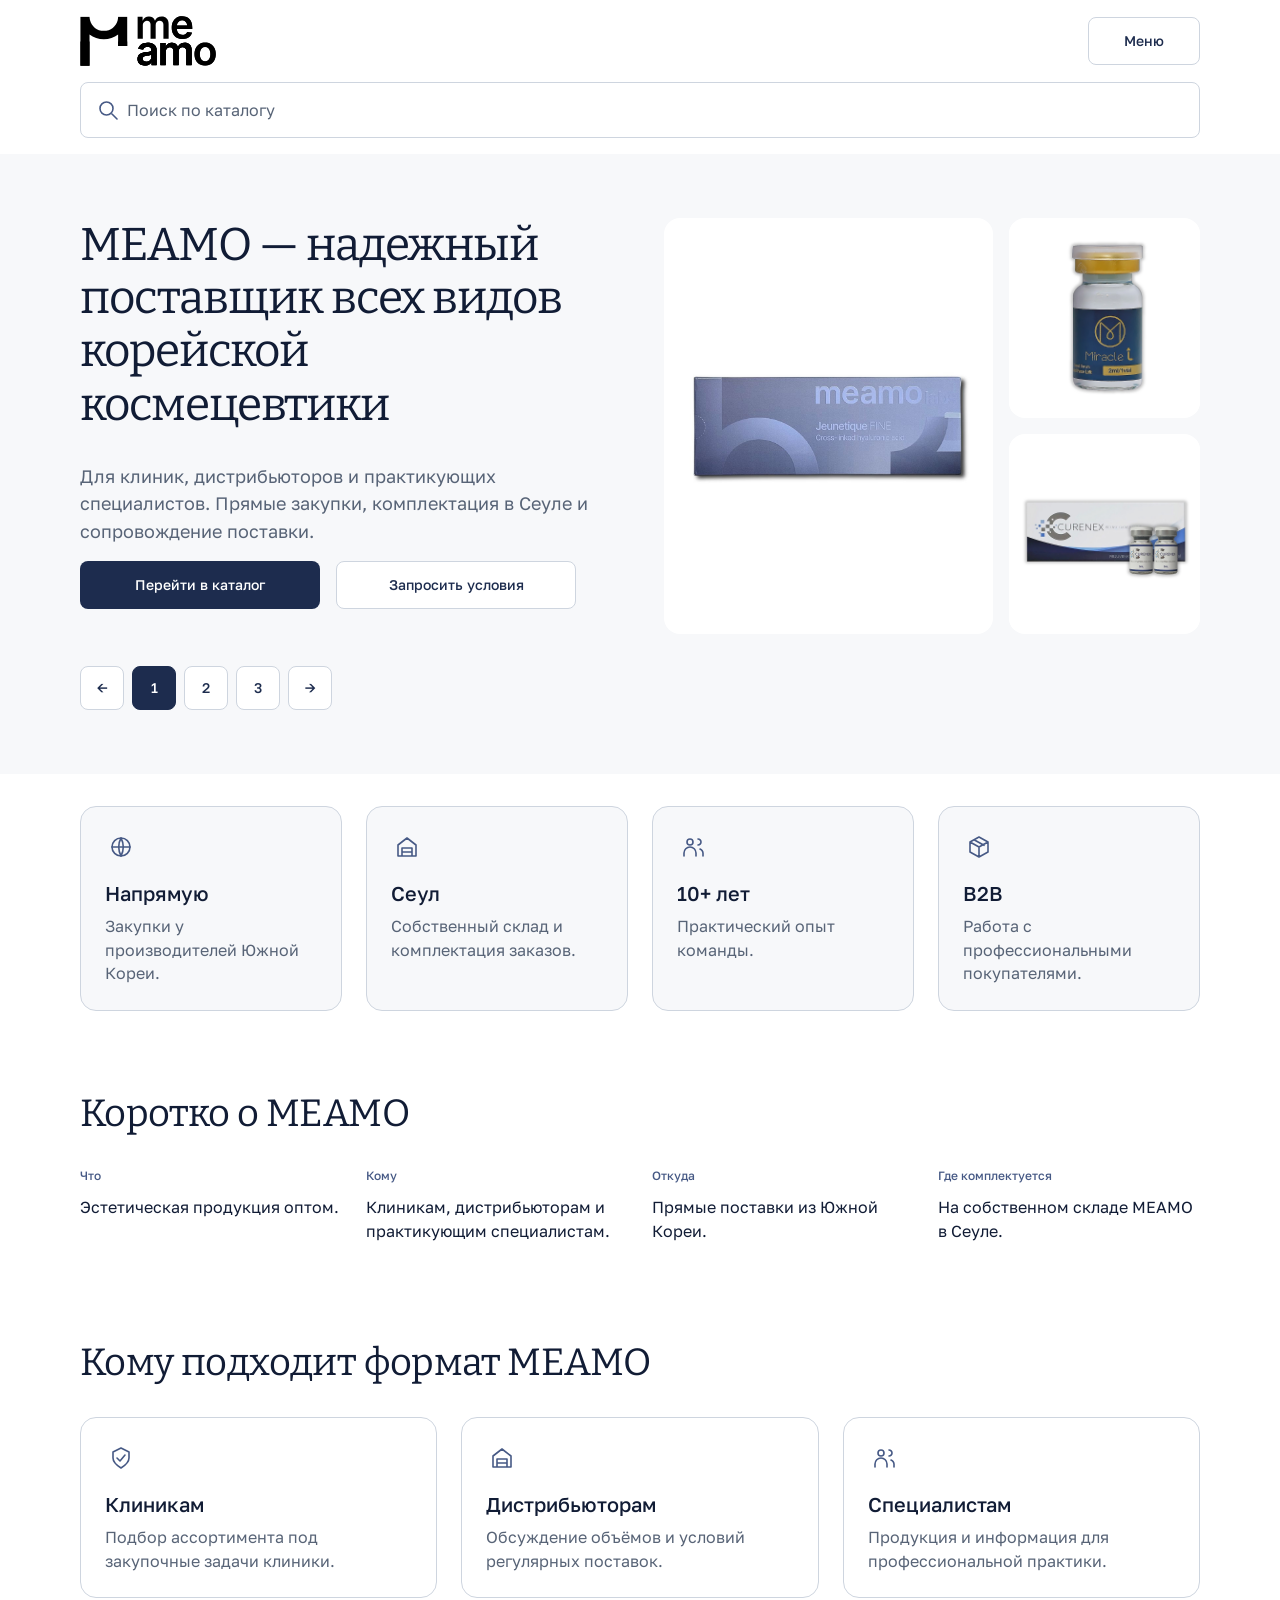
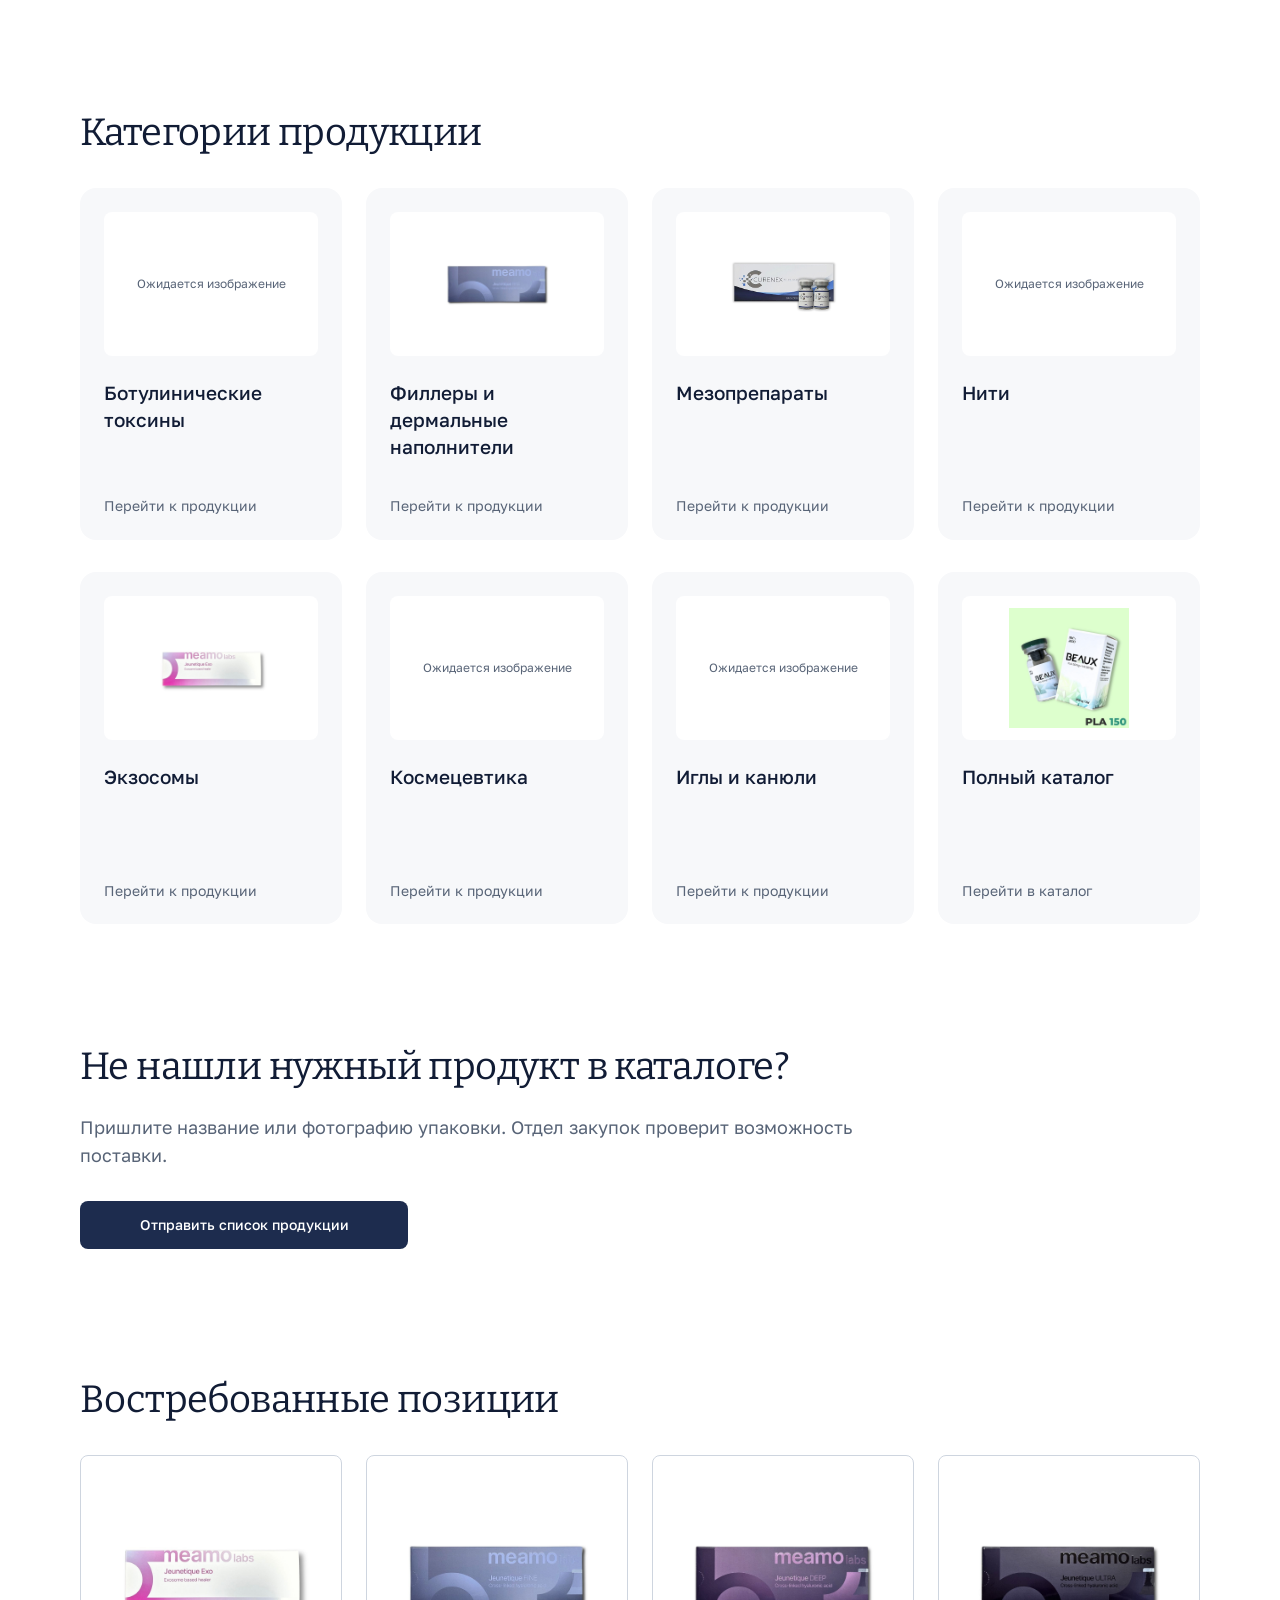
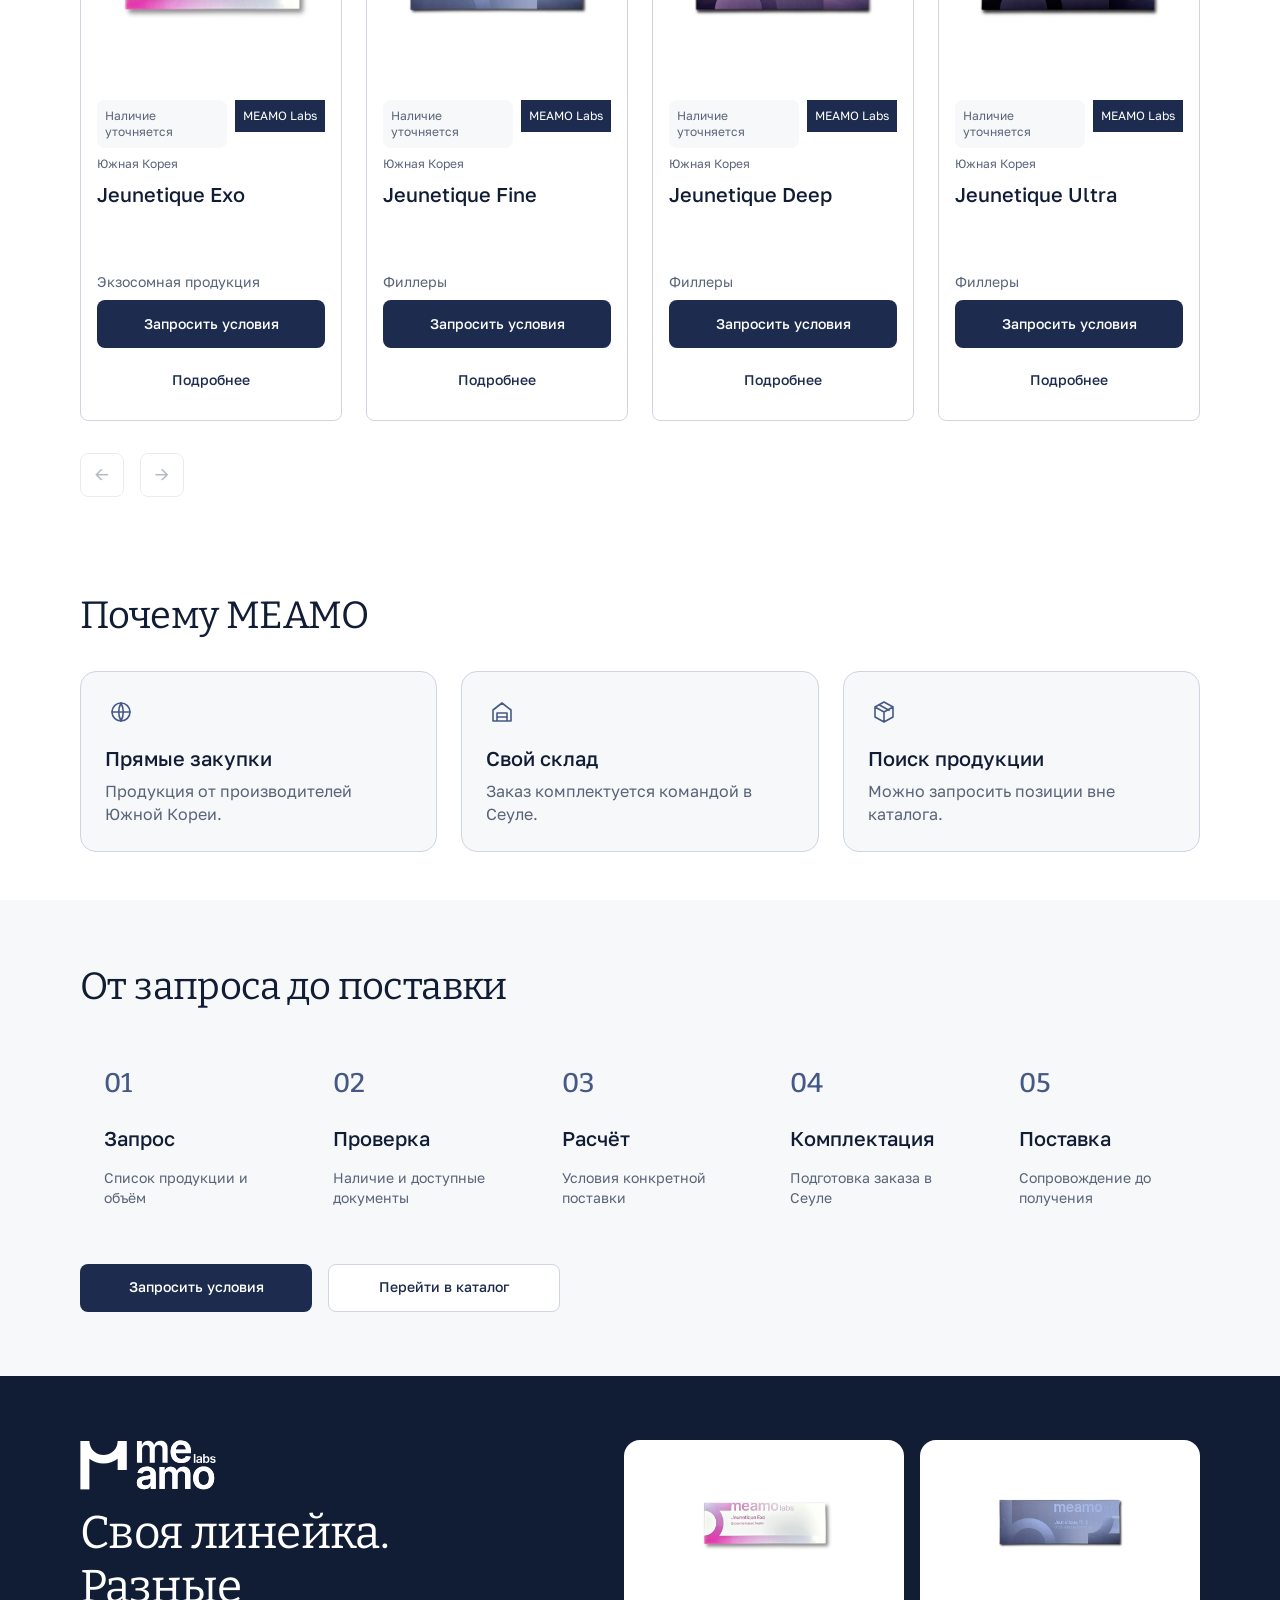
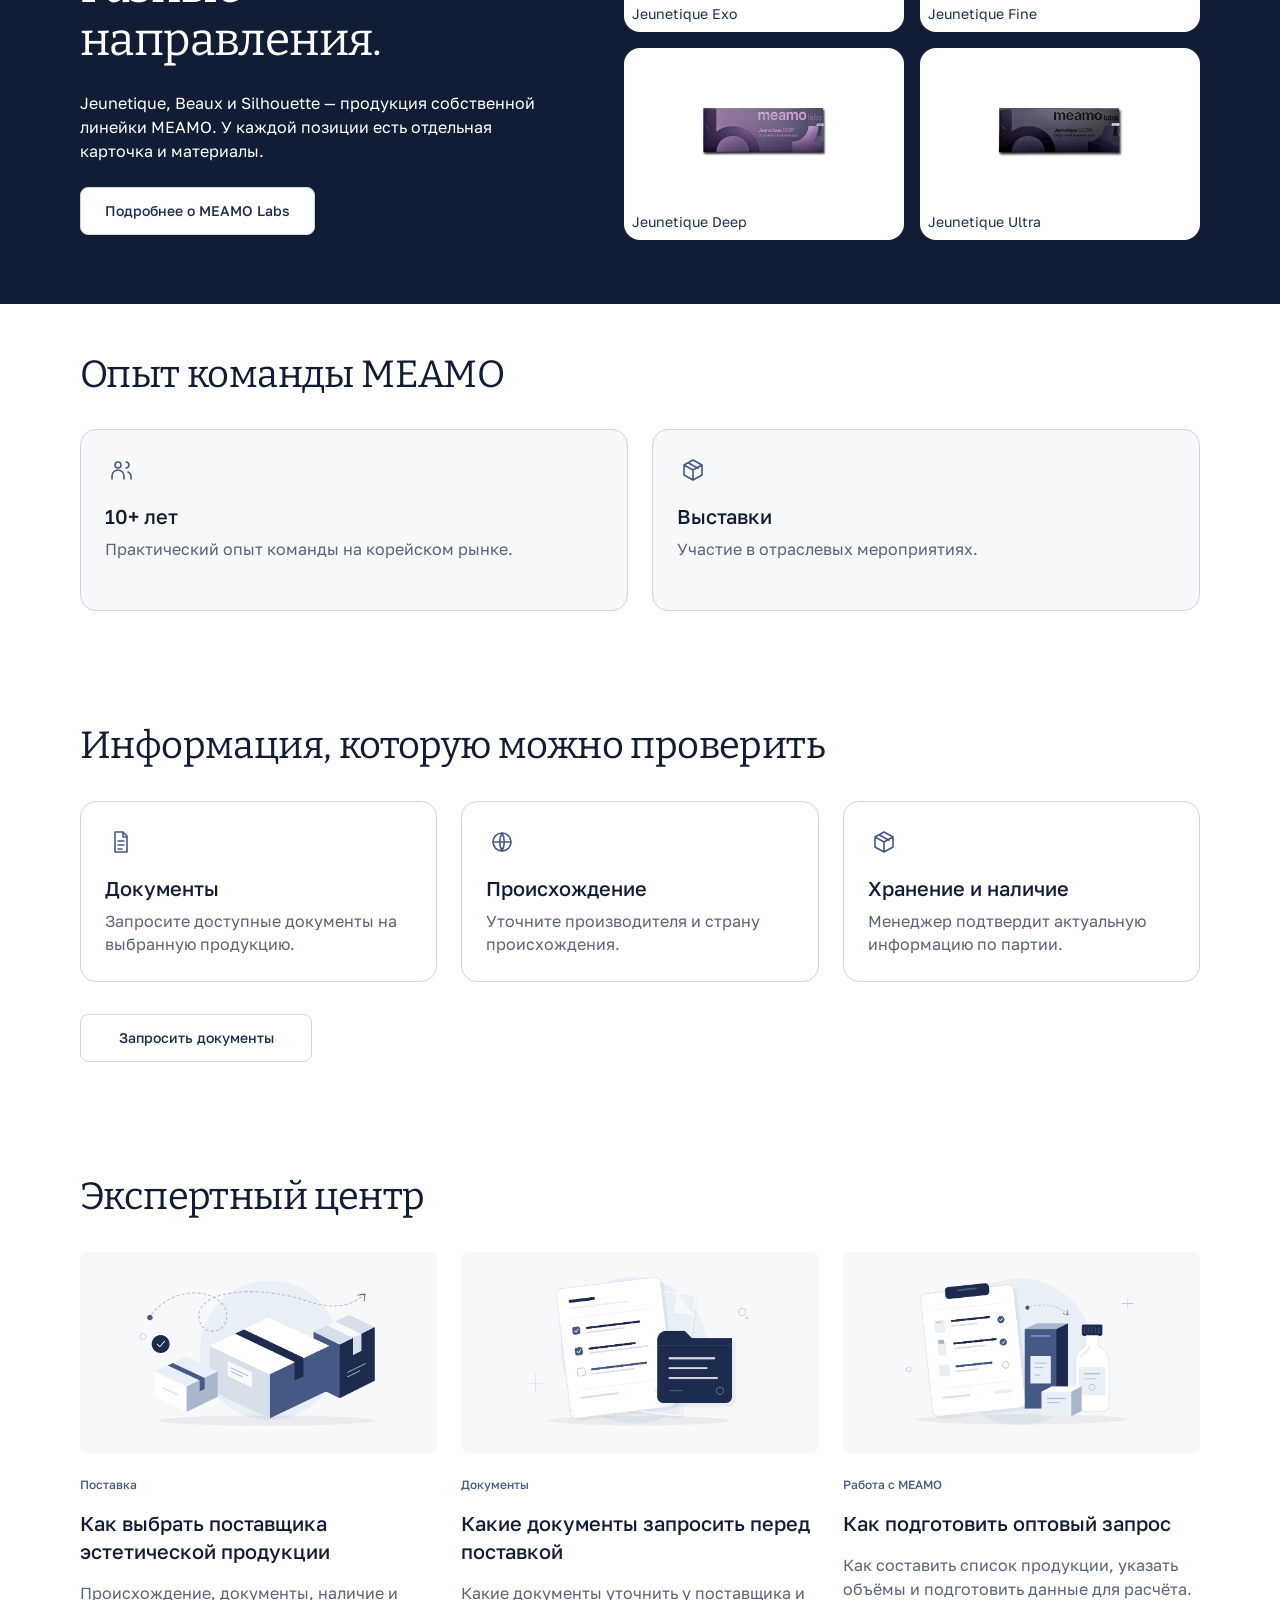
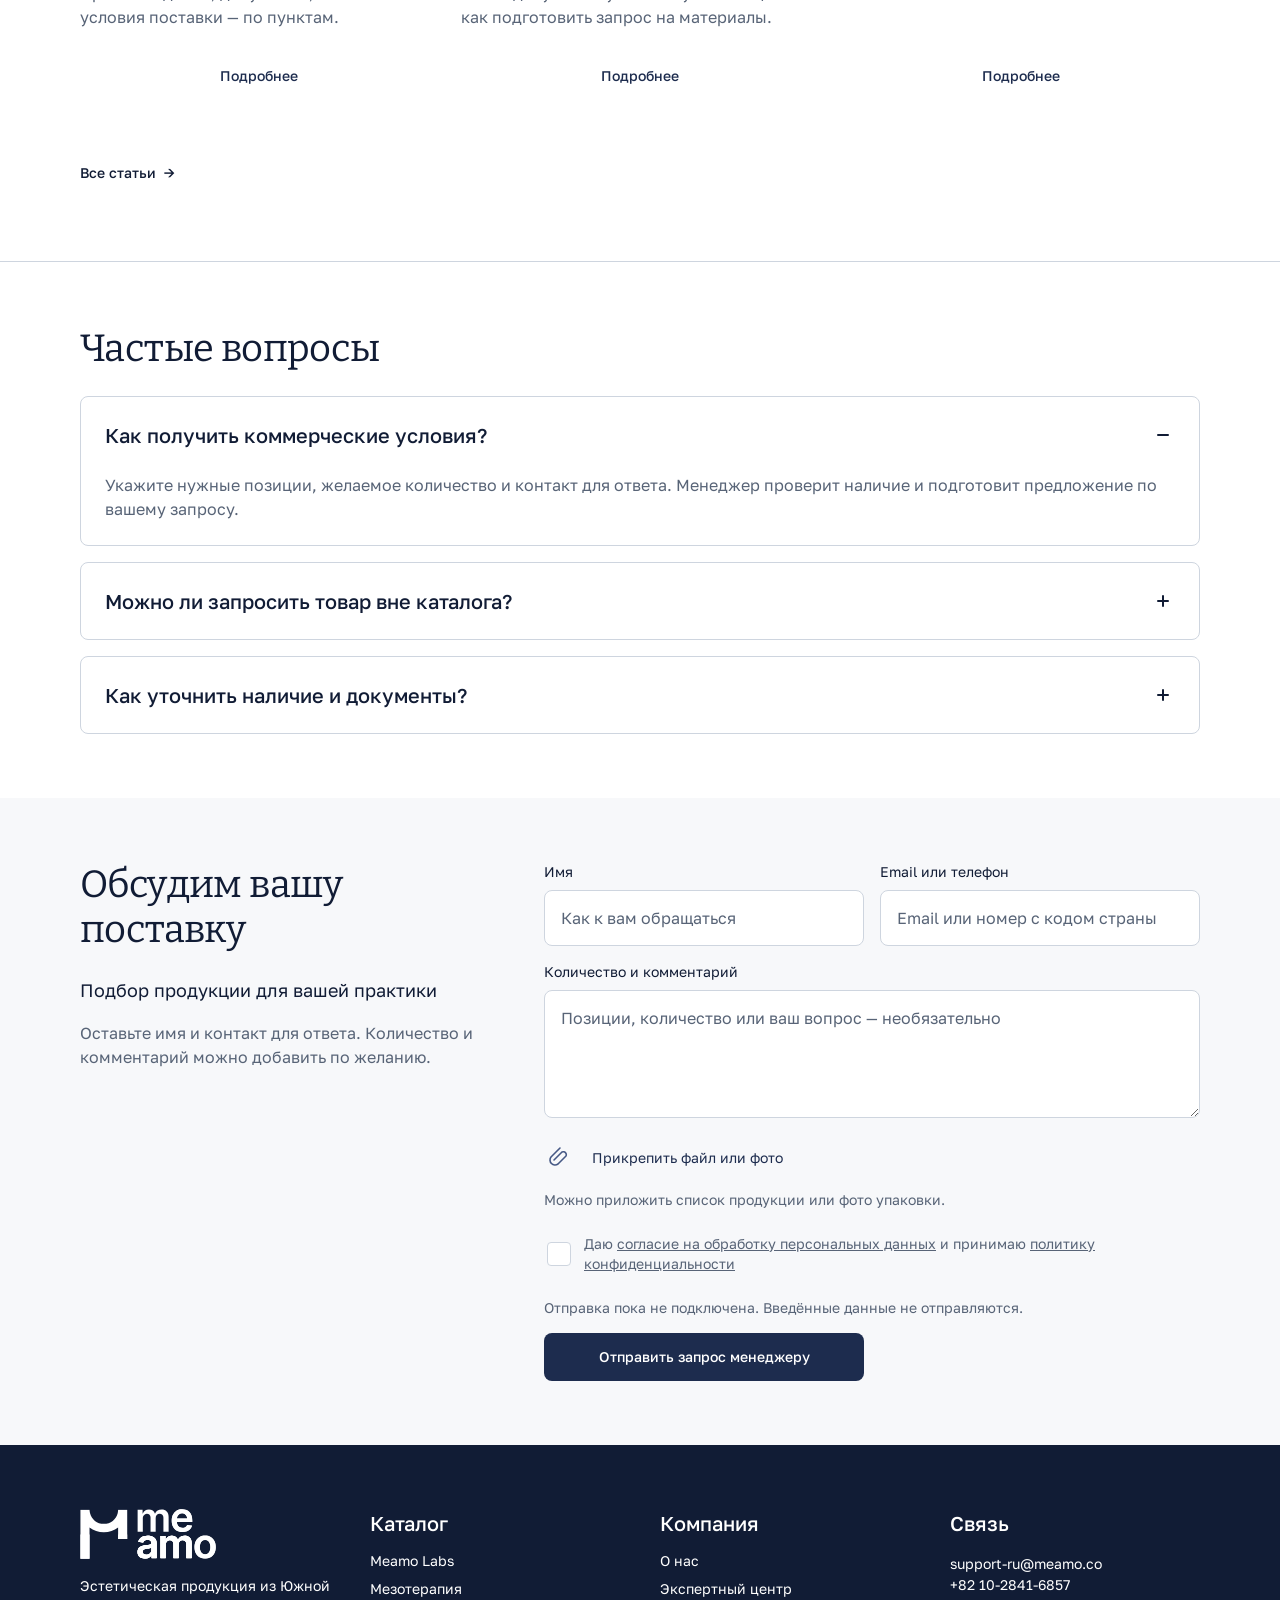
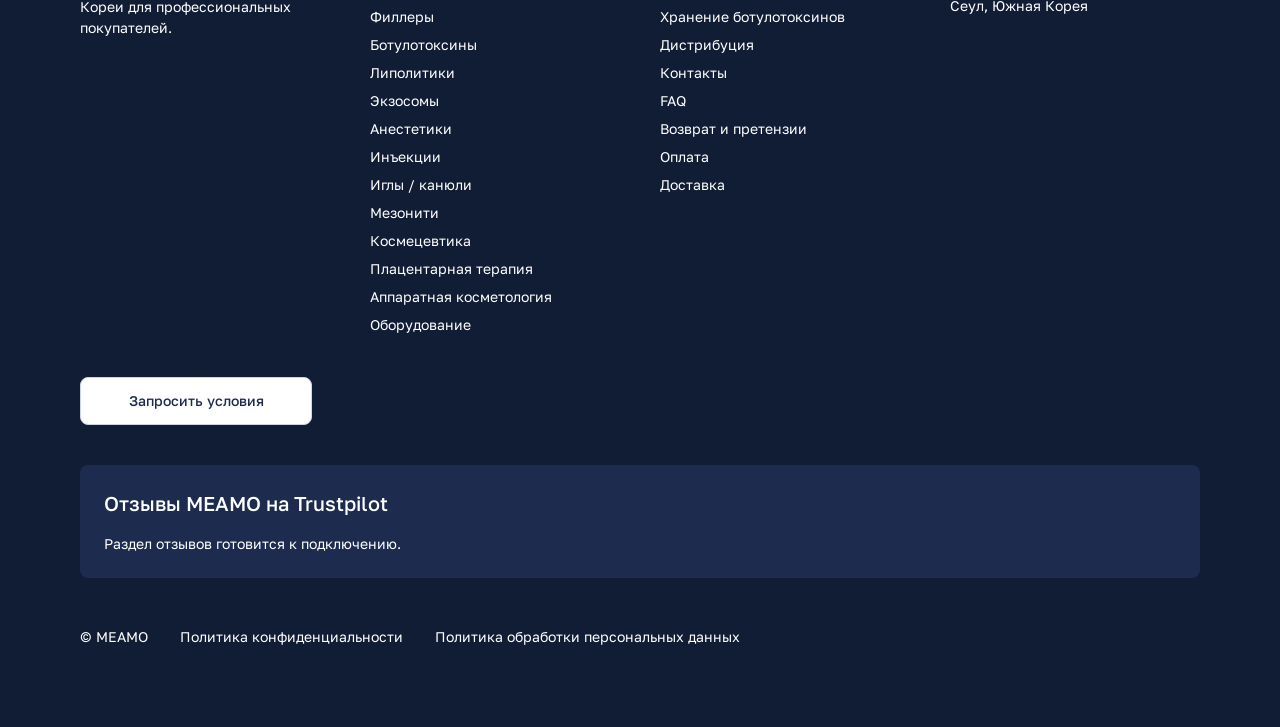
==== index.html @ feb625b6 "draft home" ====
<!DOCTYPE html>
<html lang="ru">

<head>
	<meta charset="UTF-8">
	<meta name="viewport" content="width=device-width, initial-scale=1">
	<meta name="description"
		content="MEAMO — поставщик корейской космецевтики для клиник, дистрибьюторов и практикующих специалистов.">
	<title>MEAMO — корейская космецевтика для профессионалов</title>
	<link rel="icon" href="/images/icons/meamo-logo-black.svg" type="image/svg+xml">
	<link rel="stylesheet" href="/styles/css/swiper-bundle.min.css">
	<link rel="stylesheet" href="/styles/css/styles.css">
	<script src="/scripts/swiper-bundle.min.js" defer></script>
	<script src="/scripts/main.js" defer></script>
</head>

<body>
	<header class="header">
		<div class="header__container container">
			<a class="header__logo" href="index.html" aria-label="MEAMO — главная"><img
					src="/images/icons/meamo-logo-black.svg" alt="MEAMO" width="136" height="50"></a>
			<button class="header__menu-toggle button button--secondary" type="button" aria-controls="header-menu"
				aria-expanded="false">Меню</button>
			<div class="header__mobile-menu" id="header-menu">
				<nav class="header__nav" aria-label="Основная навигация">
					<a class="header__link" href="catalog.html">Каталог</a>
					<a class="header__link" href="meamo-labs.html">MEAMO Labs</a>
					<a class="header__link" href="cooperation.html">Сотрудничество</a>
					<a class="header__link" href="about.html">О компании</a>
					<a class="header__link" href="expert-center.html">Экспертный центр</a>
					<a class="header__link" href="contacts.html">Контакты</a>
				</nav>
				<a class="header__request button" href="#request">Запросить условия</a>
				<button class="header__menu-close button button--link" type="button">Закрыть меню ×</button>
			</div>
			<form class="search" action="catalog.html" method="get" role="search">
				<label class="visually-hidden" for="catalog-search">Поиск по каталогу: название товара или бренда</label>
				<button class="search__submit" type="submit" aria-label="Найти в каталоге"><img src="/images/icons/search.svg"
						alt="" width="32" height="32"></button>
				<input class="search__field" id="catalog-search" type="search" name="q"
					placeholder="Поиск по каталогу: название товара или бренда">
			</form>
		</div>
	</header>

	<main>
		<section class="hero-split hero-split--home" aria-labelledby="home-title">
			<div class="hero-split__container container">
				<div class="hero-split__copy">
					<h1 id="home-title">MEAMO — надежный поставщик всех видов корейской космецевтики</h1>
					<p class="hero-split__intro">Для клиник, дистрибьюторов и практикующих специалистов. Прямые закупки,
						комплектация в Сеуле и сопровождение поставки.</p>
					<div class="hero-split__actions">
						<a class="button" href="catalog.html">Перейти в каталог</a>
						<a class="button button--secondary" href="#request">Запросить условия</a>
					</div>
				</div>
				<div class="hero-split__slider swiper" id="home-products" role="group" aria-roledescription="карусель" aria-label="Продукция MEAMO">
					<div class="swiper-wrapper">
						<div class="hero-split__media swiper-slide" aria-hidden="false">
							<div class="hero-split__product hero-split__product--main"><img src="/images/products/Jeunetique%20Fine.jpg"
								alt="Упаковка Jeunetique Fine" width="1000" height="1000" fetchpriority="high"></div>
							<div class="hero-split__product"><img src="/images/products/Miracle%20L.jpg" alt="Флакон Miracle L"
								width="800" height="800"></div>
							<div class="hero-split__product"><img src="/images/products/Curenex.jpg" alt="Упаковка Curenex" width="1000"
								height="1000"></div>
						</div>
						<div class="hero-split__media swiper-slide" aria-hidden="true" inert>
							<div class="hero-split__product hero-split__product--main"><img src="/images/products/Miracle%20L.jpg" alt="Флакон Miracle L"
								width="800" height="800"></div>
							<div class="hero-split__product"><img src="/images/products/Curenex.jpg" alt="Упаковка Curenex" width="1000"
								height="1000"></div>
							<div class="hero-split__product"><img src="/images/products/Jeunetique%20Fine.jpg"
								alt="Упаковка Jeunetique Fine" width="1000" height="1000"></div>
						</div>
						<div class="hero-split__media swiper-slide" aria-hidden="true" inert>
							<div class="hero-split__product hero-split__product--main"><img src="/images/products/Curenex.jpg" alt="Упаковка Curenex" width="1000"
								height="1000"></div>
							<div class="hero-split__product"><img src="/images/products/Jeunetique%20Fine.jpg"
								alt="Упаковка Jeunetique Fine" width="1000" height="1000"></div>
							<div class="hero-split__product"><img src="/images/products/Miracle%20L.jpg" alt="Флакон Miracle L"
								width="800" height="800"></div>
						</div>
					</div>
				</div>
				<div class="hero-split__controls" role="group" aria-label="Управление слайдами" aria-controls="home-products">
					<button class="hero-split__control" type="button" data-direction="-1" aria-label="Предыдущий слайд">←</button>
					<button class="hero-split__control" type="button" data-slide="0" aria-label="Слайд 1"
						aria-pressed="true">1</button>
					<button class="hero-split__control" type="button" data-slide="1" aria-label="Слайд 2"
						aria-pressed="false">2</button>
					<button class="hero-split__control" type="button" data-slide="2" aria-label="Слайд 3"
						aria-pressed="false">3</button>
					<button class="hero-split__control" type="button" data-direction="1" aria-label="Следующий слайд">→</button>
				</div>
				<p class="hero-split__status visually-hidden" role="status" aria-atomic="true">Слайд 1 из 3</p>
			</div>
		</section>

		<div class="container">
			<section class="grid" aria-label="Преимущества MEAMO">
				<div class="card card--icon"><img class="card__icon" src="/images/icons/globe.svg" alt="" width="32"
						height="32">
					<h2 class="card__title">Напрямую</h2>
					<p class="card__description">Закупки у производителей Южной Кореи.</p>
				</div>
				<div class="card card--icon"><img class="card__icon" src="/images/icons/warehouse.svg" alt="" width="32"
						height="32">
					<h2 class="card__title">Сеул</h2>
					<p class="card__description">Собственный склад и комплектация заказов.</p>
				</div>
				<div class="card card--icon"><img class="card__icon" src="/images/icons/people.svg" alt="" width="32"
						height="32">
					<h2 class="card__title">10+ лет</h2>
					<p class="card__description">Практический опыт команды.</p>
				</div>
				<div class="card card--icon"><img class="card__icon" src="/images/icons/box.svg" alt="" width="32" height="32">
					<h2 class="card__title">B2B</h2>
					<p class="card__description">Работа с профессиональными покупателями.</p>
				</div>
			</section>

			<section class="section" aria-labelledby="about-title">
				<div class="section-heading">
					<h2 id="about-title">Коротко о MEAMO</h2>
				</div>
				<div class="grid">
					<div class="card card--text">
						<h3 class="card__label">Что</h3>
						<p>Эстетическая продукция оптом.</p>
					</div>
					<div class="card card--text">
						<h3 class="card__label">Кому</h3>
						<p>Клиникам, дистрибьюторам и практикующим специалистам.</p>
					</div>
					<div class="card card--text">
						<h3 class="card__label">Откуда</h3>
						<p>Прямые поставки из Южной Кореи.</p>
					</div>
					<div class="card card--text">
						<h3 class="card__label">Где комплектуется</h3>
						<p>На собственном складе MEAMO в Сеуле.</p>
					</div>
				</div>
			</section>

			<section class="section" aria-labelledby="audience-title">
				<div class="section-heading">
					<h2 id="audience-title">Кому подходит формат MEAMO</h2>
				</div>
				<div class="grid grid--three">
					<div class="card card--icon card--white">
						<picture class="card__icon">
							<source media="(max-width: 768px)" srcset="/images/icons/people.svg"><img src="/images/icons/shield.svg"
								alt="" width="32" height="32">
						</picture>
						<h3 class="card__title">Клиникам</h3>
						<p class="card__description">Подбор ассортимента под закупочные задачи клиники.</p>
					</div>
					<div class="card card--icon card--white">
						<picture class="card__icon">
							<source media="(max-width: 768px)" srcset="/images/icons/people.svg"><img
								src="/images/icons/warehouse.svg" alt="" width="32" height="32">
						</picture>
						<h3 class="card__title">Дистрибьюторам</h3>
						<p class="card__description">Обсуждение объёмов и условий регулярных поставок.</p>
					</div>
					<div class="card card--icon card--white"><img class="card__icon" src="/images/icons/people.svg" alt=""
							width="32" height="32">
						<h3 class="card__title">Специалистам</h3>
						<p class="card__description">Продукция и информация для профессиональной практики.</p>
					</div>
				</div>
			</section>

			<section class="section section--spacious" aria-labelledby="categories-title">
				<div class="section-heading">
					<h2 id="categories-title">Категории продукции</h2>
				</div>
				<div class="category-grid">
					<a class="category-card" href="catalog.html?category=botulinum-toxins">
						<div class="category-card__media"><span class="category-card__placeholder">Ожидается изображение</span>
						</div>
						<h3 class="category-card__title">Ботулинические токсины</h3>
						<p class="category-card__caption">Перейти к продукции</p>
					</a>
					<a class="category-card" href="catalog.html?category=fillers">
						<div class="category-card__media"><img src="/images/products/Jeunetique%20Fine.jpg" alt="" width="1000"
								height="1000" loading="lazy"></div>
						<h3 class="category-card__title">Филлеры и дермальные наполнители</h3>
						<p class="category-card__caption">Перейти к продукции</p>
					</a>
					<a class="category-card" href="catalog.html?category=mesotherapy">
						<div class="category-card__media"><img src="/images/products/Curenex.jpg" alt="" width="1000" height="1000"
								loading="lazy"></div>
						<h3 class="category-card__title">Мезопрепараты</h3>
						<p class="category-card__caption">Перейти к продукции</p>
					</a>
					<a class="category-card" href="catalog.html?category=threads">
						<div class="category-card__media"><span class="category-card__placeholder">Ожидается изображение</span>
						</div>
						<h3 class="category-card__title">Нити</h3>
						<p class="category-card__caption">Перейти к продукции</p>
					</a>
					<a class="category-card" href="catalog.html?category=exosomes">
						<div class="category-card__media"><img src="/images/products/Jeunetique%20Exo.jpg" alt="" width="1000"
								height="1000" loading="lazy"></div>
						<h3 class="category-card__title">Экзосомы</h3>
						<p class="category-card__caption">Перейти к продукции</p>
					</a>
					<a class="category-card" href="catalog.html?category=cosmeceuticals">
						<div class="category-card__media"><span class="category-card__placeholder">Ожидается изображение</span>
						</div>
						<h3 class="category-card__title">Космецевтика</h3>
						<p class="category-card__caption">Перейти к продукции</p>
					</a>
					<a class="category-card" href="catalog.html?category=needles-cannulas">
						<div class="category-card__media"><span class="category-card__placeholder">Ожидается изображение</span>
						</div>
						<h3 class="category-card__title">Иглы и канюли</h3>
						<p class="category-card__caption">Перейти к продукции</p>
					</a>
					<a class="category-card" href="catalog.html">
						<div class="category-card__media"><img src="/images/products/Beaux.jpg" alt="" width="1000" height="1000"
								loading="lazy"></div>
						<h3 class="category-card__title">Полный каталог</h3>
						<p class="category-card__caption">Перейти в каталог</p>
					</a>
				</div>
			</section>

			<section class="request-promo" aria-labelledby="request-promo-title">
				<div class="section-heading">
					<h2 id="request-promo-title">Не нашли нужный продукт в каталоге?</h2>
				</div>
				<p class="request-promo__text">Пришлите название или фотографию упаковки. Отдел закупок проверит возможность
					поставки.</p>
				<a class="request-promo__action button" href="#request"
					data-request-context="Поиск продукции вне каталога">Отправить список продукции</a>
			</section>

			<section class="products-list products-list--slider section" aria-labelledby="popular-title">
				<div class="section-heading">
					<h2 id="popular-title">Востребованные позиции</h2>
				</div>
				<div class="products-list__track swiper" id="popular-products" tabindex="0" role="region"
					aria-label="Подборка продукции, прокручивается горизонтально">
					<div class="products-list__items swiper-wrapper">
						<article class="product-card swiper-slide">
							<a class="product-card__media" href="product.html?product=jeunetique-exo"
								aria-label="Подробнее о Jeunetique Exo"><img src="/images/products/Jeunetique%20Exo.jpg"
									alt="Упаковка Jeunetique Exo" width="1000" height="1000" loading="lazy"></a>
							<div class="product-card__labels"><span class="product-card__status">Наличие уточняется</span><span
									class="product-card__badge">MEAMO Labs</span></div>
							<p class="product-card__country">Южная Корея</p>
							<h3 class="product-card__title"><a href="product.html?product=jeunetique-exo">Jeunetique Exo</a></h3>
							<p class="product-card__category">Экзосомная продукция</p><a class="button" href="#request"
								data-request-context="Jeunetique Exo — запрос условий">Запросить условия</a><a
								class="product-card__details button button--link"
								href="product.html?product=jeunetique-exo">Подробнее<span class="visually-hidden"> о Jeunetique
									Exo</span></a>
						</article>
						<article class="product-card swiper-slide">
							<a class="product-card__media" href="product.html?product=jeunetique-fine"
								aria-label="Подробнее о Jeunetique Fine"><img src="/images/products/Jeunetique%20Fine.jpg"
									alt="Упаковка Jeunetique Fine" width="1000" height="1000" loading="lazy"></a>
							<div class="product-card__labels"><span class="product-card__status">Наличие уточняется</span><span
									class="product-card__badge">MEAMO Labs</span></div>
							<p class="product-card__country">Южная Корея</p>
							<h3 class="product-card__title"><a href="product.html?product=jeunetique-fine">Jeunetique Fine</a></h3>
							<p class="product-card__category">Филлеры</p><a class="button" href="#request"
								data-request-context="Jeunetique Fine — запрос условий">Запросить условия</a><a
								class="product-card__details button button--link"
								href="product.html?product=jeunetique-fine">Подробнее<span class="visually-hidden"> о Jeunetique
									Fine</span></a>
						</article>
						<article class="product-card swiper-slide">
							<a class="product-card__media" href="product.html?product=jeunetique-deep"
								aria-label="Подробнее о Jeunetique Deep"><img src="/images/products/Jeunetique%20Deep.jpg"
									alt="Упаковка Jeunetique Deep" width="1000" height="1000" loading="lazy"></a>
							<div class="product-card__labels"><span class="product-card__status">Наличие уточняется</span><span
									class="product-card__badge">MEAMO Labs</span></div>
							<p class="product-card__country">Южная Корея</p>
							<h3 class="product-card__title"><a href="product.html?product=jeunetique-deep">Jeunetique Deep</a></h3>
							<p class="product-card__category">Филлеры</p><a class="button" href="#request"
								data-request-context="Jeunetique Deep — запрос условий">Запросить условия</a><a
								class="product-card__details button button--link"
								href="product.html?product=jeunetique-deep">Подробнее<span class="visually-hidden"> о Jeunetique
									Deep</span></a>
						</article>
						<article class="product-card swiper-slide">
							<a class="product-card__media" href="product.html?product=jeunetique-ultra"
								aria-label="Подробнее о Jeunetique Ultra"><img src="/images/products/Jeunetique%20Ultra.jpg"
									alt="Упаковка Jeunetique Ultra" width="1000" height="1000" loading="lazy"></a>
							<div class="product-card__labels"><span class="product-card__status">Наличие уточняется</span><span
									class="product-card__badge">MEAMO Labs</span></div>
							<p class="product-card__country">Южная Корея</p>
							<h3 class="product-card__title"><a href="product.html?product=jeunetique-ultra">Jeunetique Ultra</a></h3>
							<p class="product-card__category">Филлеры</p><a class="button" href="#request"
								data-request-context="Jeunetique Ultra — запрос условий">Запросить условия</a><a
								class="product-card__details button button--link"
								href="product.html?product=jeunetique-ultra">Подробнее<span class="visually-hidden"> о Jeunetique
									Ultra</span></a>
						</article>
					</div>
				</div>
				<div class="products-list__controls" role="group" aria-label="Прокрутка востребованных позиций"><button
						class="products-list__arrow" type="button" data-product-direction="-1" aria-label="Предыдущие товары"
						aria-controls="popular-products">←</button><button class="products-list__arrow" type="button"
						data-product-direction="1" aria-label="Следующие товары" aria-controls="popular-products">→</button></div>
				<p class="products-list__hint">Листайте подборку</p>
			</section>

			<section class="section" aria-labelledby="why-title">
				<div class="section-heading">
					<h2 id="why-title">Почему MEAMO</h2>
				</div>
				<div class="grid grid--three">
					<div class="card card--icon"><img class="card__icon" src="/images/icons/globe.svg" alt="" width="32"
							height="32">
						<h3 class="card__title">Прямые закупки</h3>
						<p class="card__description">Продукция от производителей Южной Кореи.</p>
					</div>
					<div class="card card--icon"><img class="card__icon" src="/images/icons/warehouse.svg" alt="" width="32"
							height="32">
						<h3 class="card__title">Свой склад</h3>
						<p class="card__description">Заказ комплектуется командой в Сеуле.</p>
					</div>
					<div class="card card--icon"><img class="card__icon" src="/images/icons/box.svg" alt="" width="32"
							height="32">
						<h3 class="card__title">Поиск продукции</h3>
						<p class="card__description">Можно запросить позиции вне каталога.</p>
					</div>
				</div>
			</section>
		</div>

		<section class="supply-process" aria-labelledby="process-title">
			<div class="container">
				<div class="section-heading">
					<h2 id="process-title">От запроса до поставки</h2>
				</div>
				<ol class="supply-process__steps">
					<li class="supply-process__step"><span class="supply-process__number" aria-hidden="true">01</span>
						<h3 class="supply-process__title">Запрос</h3>
						<p>Список продукции и объём</p>
					</li>
					<li class="supply-process__step"><span class="supply-process__number" aria-hidden="true">02</span>
						<h3 class="supply-process__title">Проверка</h3>
						<p>Наличие и доступные документы</p>
					</li>
					<li class="supply-process__step"><span class="supply-process__number" aria-hidden="true">03</span>
						<h3 class="supply-process__title">Расчёт</h3>
						<p>Условия конкретной поставки</p>
					</li>
					<li class="supply-process__step"><span class="supply-process__number" aria-hidden="true">04</span>
						<h3 class="supply-process__title">Комплектация</h3>
						<p>Подготовка заказа в Сеуле</p>
					</li>
					<li class="supply-process__step"><span class="supply-process__number" aria-hidden="true">05</span>
						<h3 class="supply-process__title">Поставка</h3>
						<p>Сопровождение до получения</p>
					</li>
				</ol>
				<div class="supply-process__actions"><a class="button" href="#request">Запросить условия</a><a
						class="button button--secondary" href="catalog.html">Перейти в каталог</a></div>
			</div>
		</section>

		<section class="labs-presentation" aria-labelledby="labs-title">
			<div class="labs-presentation__container container">
				<div class="labs-presentation__copy"><img class="labs-presentation__logo"
						src="/images/icons/meamo-labs-logo-white.svg" alt="MEAMO Labs" width="136" height="50" loading="lazy">
					<h2 id="labs-title">Своя линейка.<br>Разные<br>направления.</h2>
					<p>Jeunetique, Beaux и Silhouette — продукция собственной линейки MEAMO. У каждой позиции есть отдельная
						карточка и материалы.</p><a class="button button--secondary" href="meamo-labs.html">Подробнее о MEAMO
						Labs</a>
				</div>
				<div class="labs-presentation__products">
					<a class="labs-presentation__product" href="product.html?product=jeunetique-exo"><img
							src="/images/products/Jeunetique%20Exo.jpg" alt="" width="1000" height="1000"
							loading="lazy"><span>Jeunetique Exo</span></a>
					<a class="labs-presentation__product" href="product.html?product=jeunetique-fine"><img
							src="/images/products/Jeunetique%20Fine.jpg" alt="" width="1000" height="1000"
							loading="lazy"><span>Jeunetique Fine</span></a>
					<a class="labs-presentation__product" href="product.html?product=jeunetique-deep"><img
							src="/images/products/Jeunetique%20Deep.jpg" alt="" width="1000" height="1000"
							loading="lazy"><span>Jeunetique Deep</span></a>
					<a class="labs-presentation__product" href="product.html?product=jeunetique-ultra"><img
							src="/images/products/Jeunetique%20Ultra.jpg" alt="" width="1000" height="1000"
							loading="lazy"><span>Jeunetique Ultra</span></a>
				</div>
			</div>
		</section>

		<div class="container">
			<section class="section section--compact" aria-labelledby="experience-title">
				<div class="section-heading">
					<h2 id="experience-title">Опыт команды MEAMO</h2>
				</div>
				<div class="grid grid--two">
					<div class="card card--text card--white"><img class="card__icon" src="/images/icons/people.svg" alt=""
							width="32" height="32">
						<h3 class="card__title">10+ лет</h3>
						<p class="card__description">Практический опыт команды на корейском рынке.</p>
					</div>
					<div class="card card--text card--white"><img class="card__icon" src="/images/icons/box.svg" alt="" width="32"
							height="32">
						<h3 class="card__title">Выставки</h3>
						<p class="card__description">Участие в отраслевых мероприятиях.</p>
					</div>
				</div>
			</section>

			<section class="section section--spacious" aria-labelledby="verification-title">
				<div class="section-heading">
					<h2 id="verification-title">Информация, которую можно проверить</h2>
				</div>
				<div class="grid grid--three">
					<div class="card card--icon card--white"><img class="card__icon" src="/images/icons/document.svg" alt=""
							width="32" height="32">
						<h3 class="card__title">Документы</h3>
						<p class="card__description">Запросите доступные документы на выбранную продукцию.</p>
					</div>
					<div class="card card--icon card--white"><img class="card__icon" src="/images/icons/globe.svg" alt=""
							width="32" height="32">
						<h3 class="card__title">Происхождение</h3>
						<p class="card__description">Уточните производителя и страну происхождения.</p>
					</div>
					<div class="card card--icon card--white"><img class="card__icon" src="/images/icons/box.svg" alt="" width="32"
							height="32">
						<h3 class="card__title">Хранение и наличие</h3>
						<p class="card__description">Менеджер подтвердит актуальную информацию по партии.</p>
					</div>
				</div>
				<a class="section__action button button--secondary" href="#request"
					data-request-context="Запрос документов по продукции">Запросить документы</a>
			</section>

			<section class="expert-center-block section section--spacious" aria-labelledby="expert-title">
				<div class="section-heading">
					<h2 id="expert-title">Экспертный центр</h2>
				</div>
				<div class="expert-center-block__grid grid grid--three">
					<article class="article-card"><a class="article-card__media" href="article.html?topic=supplier"
							aria-label="Как выбрать поставщика эстетической продукции"><img src="/images/Illustrations/logistics.jpg"
								alt="" width="1200" height="675" loading="lazy"></a>
						<p class="article-card__topic">Поставка</p>
						<h3 class="article-card__title">Как выбрать поставщика эстетической продукции</h3>
						<p class="article-card__description">Происхождение, документы, наличие и условия поставки — по пунктам.</p>
						<a class="article-card__link button button--link" href="article.html?topic=supplier">Подробнее<span
								class="visually-hidden"> о выборе поставщика</span></a>
					</article>
					<article class="article-card"><a class="article-card__media" href="article.html?topic=documents"
							aria-label="Какие документы запросить перед поставкой"><img src="/images/Illustrations/documents.jpg"
								alt="" width="1200" height="675" loading="lazy"></a>
						<p class="article-card__topic">Документы</p>
						<h3 class="article-card__title">Какие документы запросить перед поставкой</h3>
						<p class="article-card__description">Какие документы уточнить у поставщика и как подготовить запрос на
							материалы.</p><a class="article-card__link button button--link"
							href="article.html?topic=documents">Подробнее<span class="visually-hidden"> о документах перед
								поставкой</span></a>
					</article>
					<article class="article-card"><a class="article-card__media" href="article.html?topic=wholesale-request"
							aria-label="Как подготовить оптовый запрос"><img src="/images/Illustrations/procurement.jpg" alt=""
								width="1200" height="675" loading="lazy"></a>
						<p class="article-card__topic">Работа с MEAMO</p>
						<h3 class="article-card__title">Как подготовить оптовый запрос</h3>
						<p class="article-card__description">Как составить список продукции, указать объёмы и подготовить данные для
							расчёта.</p><a class="article-card__link button button--link"
							href="article.html?topic=wholesale-request">Подробнее<span class="visually-hidden"> о подготовке оптового
								запроса</span></a>
					</article>
				</div>
				<a class="expert-center-block__all" href="expert-center.html">Все статьи <span aria-hidden="true">→</span></a>
			</section>
		</div>

		<section class="faq" aria-labelledby="faq-title">
			<div class="container">
				<div class="section-heading">
					<h2 id="faq-title">Частые вопросы</h2>
				</div>
				<div class="faq__items">
					<div class="faq__item">
						<h3 class="faq__heading"><button class="faq__toggle" id="faq-question-1" type="button" aria-expanded="true"
								aria-controls="faq-answer-1">Как получить коммерческие условия?<span class="faq__indicator"
									aria-hidden="true"></span></button></h3>
						<div class="faq__answer" role="region" id="faq-answer-1" aria-labelledby="faq-question-1" aria-hidden="false">
							<div class="faq__content">
								<p>Укажите нужные позиции, желаемое количество и контакт для ответа. Менеджер проверит наличие и
									подготовит предложение по вашему запросу.</p>
							</div>
						</div>
					</div>
					<div class="faq__item">
						<h3 class="faq__heading"><button class="faq__toggle" id="faq-question-2" type="button" aria-expanded="false"
								aria-controls="faq-answer-2">Можно ли запросить товар вне каталога?<span class="faq__indicator"
									aria-hidden="true"></span></button></h3>
						<div class="faq__answer" role="region" id="faq-answer-2" aria-labelledby="faq-question-2" aria-hidden="true" inert>
							<div class="faq__content">
								<p>Да, пришлите название или фотографию упаковки. Отдел закупок проверит возможность поставки.</p>
							</div>
						</div>
					</div>
					<div class="faq__item">
						<h3 class="faq__heading"><button class="faq__toggle" id="faq-question-3" type="button" aria-expanded="false"
								aria-controls="faq-answer-3">Как уточнить наличие и документы?<span class="faq__indicator"
									aria-hidden="true"></span></button></h3>
						<div class="faq__answer" role="region" id="faq-answer-3" aria-labelledby="faq-question-3" aria-hidden="true" inert>
							<div class="faq__content">
								<p>Укажите интересующий товар и нужные материалы в <a href="#request"
										data-request-context="Уточнение наличия и документов">форме запроса</a>. Менеджер уточнит наличие и
									доступные документы по выбранной продукции.</p>
							</div>
						</div>
					</div>
				</div>
			</div>
		</section>

		<section class="compact-request" id="request" aria-labelledby="request-title" tabindex="-1">
			<div class="compact-request__container container">
				<div class="compact-request__copy">
					<h2 id="request-title">Обсудим вашу поставку</h2>
					<p class="compact-request__context" id="request-context">Подбор продукции для вашей практики</p>
					<p class="compact-request__intro">Оставьте имя и контакт для ответа. Количество и комментарий можно добавить
						по желанию.</p>
				</div>
				<form class="form form--compact" aria-labelledby="request-title" aria-describedby="request-status">
					<input type="hidden" name="context" value="Подбор продукции для вашей практики">
					<div class="form__row">
						<div class="form__field"><label class="form__label" for="request-name">Имя</label><input class="form__input"
								id="request-name" name="name" type="text" autocomplete="name" placeholder="Как к вам обращаться"></div>
						<div class="form__field"><label class="form__label" for="request-contact">Email или телефон</label><input
								class="form__input" id="request-contact" name="contact" type="text" autocomplete="on"
								placeholder="Email или номер с кодом страны"></div>
					</div>
					<div class="form__field"><label class="form__label" for="request-message">Количество и
							комментарий</label><textarea class="form__textarea" id="request-message" name="message" rows="4"
							placeholder="Позиции, количество или ваш вопрос — необязательно"></textarea></div>
					<div class="form__field">
						<div class="form__attachment"><label class="form__file-label" for="request-file"><img
									src="/images/icons/paperclip.svg" alt="" width="32" height="32"><span>Прикрепить файл или
									фото</span><input class="form__file" id="request-file" name="attachment" type="file"
									aria-describedby="request-file-hint"></label><button class="form__remove-file" type="button" hidden
								aria-label="Удалить выбранный файл">×</button></div>
						<p class="form__hint" id="request-file-hint">Можно приложить список продукции или фото упаковки.</p>
						<p class="form__file-status visually-hidden" role="status" aria-atomic="true"></p>
					</div>
					<div class="form__consent"><input class="form__checkbox-input" id="request-consent" name="consent"
							type="checkbox" value="yes"><label class="form__checkbox-label" for="request-consent">Даю <a
								href="personal-data.html">согласие на обработку персональных данных</a> и принимаю <a
								href="privacy.html">политику конфиденциальности</a></label></div>
					<p class="form__status" id="request-status" role="status" aria-atomic="true">Отправка пока не подключена.
						Введённые данные не отправляются.</p>
					<button class="form__submit button" type="submit" aria-describedby="request-status">Отправить запрос
						менеджеру</button>
				</form>
			</div>
		</section>
	</main>

	<footer class="footer">
		<div class="footer__container container">
			<div class="footer__columns">
				<div class="footer__brand"><a href="index.html" aria-label="MEAMO — главная"><img
							src="/images/icons/meamo-logo-white.svg" alt="MEAMO" width="136" height="50" loading="lazy"></a>
					<p>Эстетическая продукция из Южной Кореи для профессиональных покупателей.</p>
				</div>
				<nav class="footer__group" aria-labelledby="footer-catalog">
					<h2 id="footer-catalog">Каталог</h2>
					<ul class="footer__links">
						<li><a href="meamo-labs.html">Meamo Labs</a></li>
						<li><a href="catalog.html?category=mesotherapy">Мезотерапия</a></li>
						<li><a href="catalog.html?category=fillers">Филлеры</a></li>
						<li><a href="catalog.html?category=botulinum-toxins">Ботулотоксины</a></li>
						<li><a href="catalog.html?category=lipolytics">Липолитики</a></li>
						<li><a href="catalog.html?category=exosomes">Экзосомы</a></li>
						<li><a href="catalog.html?category=anesthetics">Анестетики</a></li>
						<li><a href="catalog.html?category=injections">Инъекции</a></li>
						<li><a href="catalog.html?category=needles-cannulas">Иглы / канюли</a></li>
						<li><a href="catalog.html?category=threads">Мезонити</a></li>
						<li><a href="catalog.html?category=cosmeceuticals">Космецевтика</a></li>
						<li><a href="catalog.html?category=placental-therapy">Плацентарная терапия</a></li>
						<li><a href="catalog.html?category=apparatus-cosmetology">Аппаратная косметология</a></li>
						<li><a href="catalog.html?category=equipment">Оборудование</a></li>
					</ul>
				</nav>
				<nav class="footer__group" aria-labelledby="footer-company">
					<h2 id="footer-company">Компания</h2>
					<ul class="footer__links">
						<li><a href="about.html">О нас</a></li>
						<li><a href="expert-center.html">Экспертный центр</a></li>
						<li><a href="article.html">Хранение ботулотоксинов</a></li>
						<li><a href="cooperation.html">Дистрибуция</a></li>
						<li><a href="contacts.html">Контакты</a></li>
						<li><a href="catalog.html">FAQ</a></li>
						<li><a href="cooperation.html">Возврат и претензии</a></li>
						<li><a href="cooperation.html">Оплата</a></li>
						<li><a href="cooperation.html">Доставка</a></li>
					</ul>
				</nav>
				<div class="footer__contacts">
					<h2>Связь</h2>
					<address><a href="mailto:support-ru@meamo.co">support-ru@meamo.co</a><a href="tel:+821028416857">+82
							10-2841-6857</a><span>Сеул, Южная Корея</span></address>
				</div>
			</div>
			<a class="footer__request button button--secondary" href="#request">Запросить условия</a>
			<div class="footer__reviews">
				<h2>Отзывы MEAMO на Trustpilot</h2>
				<p>Раздел отзывов готовится к подключению.</p>
			</div>
			<div class="footer__legal"><span>© MEAMO</span><a href="privacy.html">Политика конфиденциальности</a><a
					href="personal-data.html">Политика обработки персональных данных</a></div>
		</div>
	</footer>
</body>

</html>
---- styles/css/styles.css ----
*,
*::before,
*::after {
  box-sizing: border-box;
}

ul,
ol {
  padding: 0;
}

body,
h1,
h2,
h3,
h4,
p,
ul,
ol,
li,
figure,
figcaption,
blockquote,
dl,
dd {
  margin: 0;
}

h1,
h2,
h3,
h4 {
  text-wrap: balance;
}

h1,
h2,
h3,
h4,
button,
input,
label {
  line-height: 1;
}

body {
  min-height: 100%;
  min-width: 300px;
  line-height: 1.35;
  text-rendering: optimizeLegibility;
  font-synthesis: none;
  -webkit-font-smoothing: antialiased;
  -moz-osx-font-smoothing: grayscale;
  -webkit-text-size-adjust: 100%;
}

html {
  height: 100%;
  -moz-text-size-adjust: none;
  -webkit-text-size-adjust: none;
  text-size-adjust: none;
}

html,
:has(:target) {
  scroll-behavior: smooth;
}

ul[class],
ol[class] {
  list-style: none;
}

a:not([class]) {
  -webkit-text-decoration-skip: ink;
          text-decoration-skip-ink: auto;
  color: var(--current-color);
}

img {
  max-width: 100%;
  display: block;
}

address[class] {
  font-style: normal;
}

fieldset[class] {
  margin-left: 0;
  padding: 0;
  border: none;
}

textarea:not([rows]) {
  min-height: 8em;
}

input[type=checkbox i] {
  margin: 3px;
}

input,
button,
textarea,
select {
  font: inherit;
}

svg * {
  transition-property: fill, stroke;
}

@media (prefers-reduced-motion: reduce) {
  * {
    animation-duration: 0.01ms !important;
    animation-iteration-count: 1 !important;
    transition-duration: 0.01ms !important;
    scroll-behavior: auto !important;
  }
}

@font-face {
  font-family: "Bitter";
  src: url("/fonts/Bitter/Bitter-Black.woff2") format("woff2");
  font-weight: 900;
  font-style: normal;
  font-display: swap;
}
@font-face {
  font-family: "Bitter";
  src: url("/fonts/Bitter/Bitter-BlackItalic.woff2") format("woff2");
  font-weight: 900;
  font-style: italic;
  font-display: swap;
}
@font-face {
  font-family: "Bitter";
  src: url("/fonts/Bitter/Bitter-Bold.woff2") format("woff2");
  font-weight: bold;
  font-style: normal;
  font-display: swap;
}
@font-face {
  font-family: "Bitter";
  src: url("/fonts/Bitter/Bitter-BoldItalic.woff2") format("woff2");
  font-weight: bold;
  font-style: italic;
  font-display: swap;
}
@font-face {
  font-family: "Bitter";
  src: url("/fonts/Bitter/Bitter-ExtraBold.woff2") format("woff2");
  font-weight: bold;
  font-style: normal;
  font-display: swap;
}
@font-face {
  font-family: "Bitter";
  src: url("/fonts/Bitter/Bitter-ExtraBoldItalic.woff2") format("woff2");
  font-weight: bold;
  font-style: italic;
  font-display: swap;
}
@font-face {
  font-family: "Bitter";
  src: url("/fonts/Bitter/Bitter-ExtraLight.woff2") format("woff2");
  font-weight: 200;
  font-style: normal;
  font-display: swap;
}
@font-face {
  font-family: "Bitter";
  src: url("/fonts/Bitter/Bitter-ExtraLightItalic.woff2") format("woff2");
  font-weight: 200;
  font-style: italic;
  font-display: swap;
}
@font-face {
  font-family: "Bitter";
  src: url("/fonts/Bitter/Bitter-Italic.woff2") format("woff2");
  font-weight: normal;
  font-style: italic;
  font-display: swap;
}
@font-face {
  font-family: "Bitter";
  src: url("/fonts/Bitter/Bitter-Light.woff2") format("woff2");
  font-weight: 300;
  font-style: normal;
  font-display: swap;
}
@font-face {
  font-family: "Bitter";
  src: url("/fonts/Bitter/Bitter-LightItalic.woff2") format("woff2");
  font-weight: 300;
  font-style: italic;
  font-display: swap;
}
@font-face {
  font-family: "Bitter";
  src: url("/fonts/Bitter/Bitter-Medium.woff2") format("woff2");
  font-weight: 500;
  font-style: normal;
  font-display: swap;
}
@font-face {
  font-family: "Bitter";
  src: url("/fonts/Bitter/Bitter-MediumItalic.woff2") format("woff2");
  font-weight: 500;
  font-style: italic;
  font-display: swap;
}
@font-face {
  font-family: "Bitter";
  src: url("/fonts/Bitter/Bitter-Regular.woff2") format("woff2");
  font-weight: normal;
  font-style: normal;
  font-display: swap;
}
@font-face {
  font-family: "Bitter";
  src: url("/fonts/Bitter/Bitter-SemiBold.woff2") format("woff2");
  font-weight: 600;
  font-style: normal;
  font-display: swap;
}
@font-face {
  font-family: "Bitter";
  src: url("/fonts/Bitter/Bitter-SemiBoldItalic.woff2") format("woff2");
  font-weight: 600;
  font-style: italic;
  font-display: swap;
}
@font-face {
  font-family: "Bitter";
  src: url("/fonts/Bitter/Bitter-Thin.woff2") format("woff2");
  font-weight: 100;
  font-style: normal;
  font-display: swap;
}
@font-face {
  font-family: "Bitter";
  src: url("/fonts/Bitter/Bitter-ThinItalic.woff2") format("woff2");
  font-weight: 100;
  font-style: italic;
  font-display: swap;
}
@font-face {
  font-family: "GolosText";
  src: url("/fonts/GolosText/GolosText-Black.woff2") format("woff2");
  font-weight: 900;
  font-style: normal;
  font-display: swap;
}
@font-face {
  font-family: "GolosText";
  src: url("/fonts/GolosText/GolosText-Bold.woff2") format("woff2");
  font-weight: bold;
  font-style: normal;
  font-display: swap;
}
@font-face {
  font-family: "GolosText";
  src: url("/fonts/GolosText/GolosText-ExtraBold.woff2") format("woff2");
  font-weight: bold;
  font-style: normal;
  font-display: swap;
}
@font-face {
  font-family: "GolosText";
  src: url("/fonts/GolosText/GolosText-Medium.woff2") format("woff2");
  font-weight: 500;
  font-style: normal;
  font-display: swap;
}
@font-face {
  font-family: "GolosText";
  src: url("/fonts/GolosText/GolosText-Regular.woff2") format("woff2");
  font-weight: normal;
  font-style: normal;
  font-display: swap;
}
@font-face {
  font-family: "GolosText";
  src: url("/fonts/GolosText/GolosText-SemiBold.woff2") format("woff2");
  font-weight: 600;
  font-style: normal;
  font-display: swap;
}
:root {
  --current-color: currentColor;
  --transparent: transparent;
  --color-white: #ffffff;
  --color-black: #000000;
  --color-paper: #f7f8fa;
  --color-ink: #111c35;
  --color-blue: #1d2c4e;
  --color-hover: #465985;
  --color-mist: #e9eff6;
  --color-line: #ced5df;
  --color-muted: #586477;
  --color-success: #226247;
  --color-danger: #b43f42;
  --color-sand: #e8e3d8;
  --font-family-base:
  	'GolosText', 'Arial', system-ui, -apple-system, 'Segoe UI', sans-serif;
  --font-family-accent:
  	'Bitter', 'Arial', system-ui, -apple-system, 'Segoe UI', serif;
  --border: 0px solid var(--transparent);
  --radius-xs: 0px;
  --radius-sm: 8px;
  --radius-md: 16px;
  --radius-lg: 24px;
  --container-width: 1280px;
  --container-padding-x: 80px;
  --input-height: 56px;
  --button-height: 48px;
  --header-height: 154px;
  --transition-duration: 0.2s;
  --transition-duration-long: 0.35s;
  --transition-timing-function: ease-in-out;
}
@media (max-width: 1024px) {
  :root {
    --container-padding-x: 32px;
  }
}
@media (max-width: 768px) {
  :root {
    --header-height: 152px;
    --container-padding-x: clamp(24px, calc(16.3664px + 2.0356vw), 32px);
  }
}

.container {
  max-width: calc(var(--container-width) + var(--container-padding-x) * 2);
  width: auto;
  margin-inline: auto;
  padding-inline: var(--container-padding-x);
}

.visually-hidden {
  position: absolute !important;
  width: 1px !important;
  height: 1px !important;
  margin: -1px !important;
  border: 0 !important;
  padding: 0 !important;
  white-space: nowrap !important;
  clip-path: inset(100%) !important;
  clip: rect(0 0 0 0) !important;
  overflow: hidden !important;
}

@media (max-width: 1024px) {
  .hidden-mobile {
    display: none !important;
  }
}

@media (min-width: 1025px) {
  .visible-mobile {
    display: none !important;
  }
}

.full-width {
  margin-inline: calc(var(--container-padding-x) * -1);
}

@media (max-width: 768px) {
  .full-width-mobile {
    margin-inline: calc(var(--container-padding-x) * -1);
  }
}

@media (max-width: 768px) {
  .reversed-mobile > :last-child {
    order: -1;
  }
}

.section {
  margin-block-start: 96px;
}
@media (max-width: 768px) {
  .section {
    margin-block-start: 64px;
  }
}
.section--spacious {
  margin-block-start: 112px;
}
@media (max-width: 768px) {
  .section--spacious {
    margin-block-start: 80px;
  }
}
.section--compact {
  margin-block-start: 48px;
}
@media (max-width: 768px) {
  .section--compact {
    margin-block-start: 40px;
  }
}
.section__action {
  width: -moz-fit-content;
  width: fit-content;
  min-width: 232px;
  margin-top: 32px;
}
@media (max-width: 768px) {
  .section__action {
    width: 100%;
    min-width: 0;
  }
}

.grid + .section {
  margin-block-start: 80px;
}
@media (max-width: 768px) {
  .grid + .section {
    margin-block-start: 56px;
  }
}

main {
  padding-block-end: 0;
}

html {
  min-height: 100%;
  scroll-padding-top: var(--header-height);
  scroll-behavior: smooth;
}

body {
  font-size: clamp(16px, 15.2957746479px + 0.1877934272vw, 18px);
  font-family: var(--font-family-base);
  color: var(--color-ink);
  font-style: normal;
  font-weight: 400;
  line-height: 1.55;
  background-color: var(--color-white);
  min-height: 100%;
  font-optical-sizing: auto;
  overflow-wrap: anywhere;
  scrollbar-color: var(--color-blue) var(--transparent);
  scrollbar-width: thin;
  overscroll-behavior: contain;
}
body::-webkit-scrollbar {
  width: 2px;
  height: 2px;
}
body::-webkit-scrollbar-track {
  background: var(--transparent);
}
body::-webkit-scrollbar-thumb {
  background-color: var(--color-blue);
  border-radius: 0;
}
body::-webkit-scrollbar-thumb:hover {
  background-color: var(--color-hover);
}

::-moz-selection {
  color: var(--color-white);
  background-color: var(--color-blue);
}

::selection {
  color: var(--color-white);
  background-color: var(--color-blue);
}

a,
button,
input,
textarea,
svg * {
  transition-property: color, background-color, border-color;
  transition-duration: var(--transition-duration);
  transition-timing-function: var(--transition-timing-function);
}

a {
  color: inherit;
  text-decoration: none;
}

button,
input,
textarea,
select {
  font: inherit;
  color: inherit;
}

p {
  color: inherit;
}

button {
  cursor: pointer;
}

img,
svg {
  -webkit-user-select: none;
     -moz-user-select: none;
          user-select: none;
}

img {
  height: auto;
  -o-object-fit: cover;
     object-fit: cover;
}

svg {
  display: block;
  flex-shrink: 0;
}

input,
textarea {
  border-radius: var(--radius-sm);
}
input::-moz-placeholder, textarea::-moz-placeholder {
  color: var(--color-muted);
  opacity: 1;
}
input::placeholder,
textarea::placeholder {
  color: var(--color-muted);
  opacity: 1;
}

.f-display {
  font-size: clamp(64px, 64px + 0vw, 64px);
  font-family: var(--font-family-accent);
  font-style: normal;
  font-weight: 400;
  line-height: 1.12;
  letter-spacing: -1.6px;
}

h1,
.h1 {
  font-size: clamp(36px, 31.7746478873px + 1.1267605634vw, 48px);
  font-family: var(--font-family-accent);
  color: var(--color-ink);
  font-style: normal;
  font-weight: 400;
  line-height: 1.11;
  letter-spacing: -1px;
}
@media (max-width: 768px) {
  h1,
  .h1 {
    line-height: 1.22;
    letter-spacing: -0.5px;
  }
}

h2,
.h2 {
  font-size: clamp(28px, 23.7746478873px + 1.1267605634vw, 40px);
  font-family: var(--font-family-accent);
  color: var(--color-ink);
  font-style: normal;
  font-weight: 400;
  line-height: 1.2;
  letter-spacing: -0.6px;
}
@media (max-width: 768px) {
  h2,
  .h2 {
    line-height: 1.28;
    letter-spacing: -0.3px;
  }
}

h3,
.h3 {
  font-size: clamp(28px, 28px + 0vw, 28px);
  font-family: var(--font-family-accent);
  color: var(--color-ink);
  font-style: normal;
  font-weight: 500;
  line-height: 1.28;
  letter-spacing: -0.3px;
}

h4,
.h4 {
  font-size: clamp(20px, 20px + 0vw, 20px);
  font-family: var(--font-family-base);
  color: var(--color-ink);
  font-style: normal;
  font-weight: 500;
  line-height: 1.4;
}

.f-large {
  font-size: clamp(18px, 18px + 0vw, 18px);
  font-family: var(--font-family-base);
  color: var(--color-ink);
  font-style: normal;
  font-weight: 400;
  line-height: 1.55;
}

.f-body {
  font-size: clamp(16px, 16px + 0vw, 16px);
  font-family: var(--font-family-base);
  color: var(--color-ink);
  font-style: normal;
  font-weight: 400;
  line-height: 1.5;
}

.f-small {
  font-size: clamp(14px, 14px + 0vw, 14px);
  font-family: var(--font-family-base);
  color: var(--color-ink);
  font-style: normal;
  font-weight: 400;
  line-height: 1.42;
}

.f-caption {
  font-size: clamp(12px, 12px + 0vw, 12px);
  font-family: var(--font-family-base);
  color: var(--color-ink);
  font-style: normal;
  font-weight: 500;
  line-height: 1.33;
}

.background-dark {
  background-color: var(--color-mist);
}

.background-light {
  background-color: var(--color-paper);
}

:focus-visible {
  outline: 3px solid var(--color-hover);
  outline-offset: 4px;
}

.button {
  padding: 0;
  background-color: var(--transparent);
  border: none;
  display: flex;
  justify-content: center;
  align-items: center;
  font-size: clamp(14px, 14px + 0vw, 14px);
  font-family: var(--font-family-base);
  font-style: normal;
  font-weight: 500;
  line-height: 1.33;
  letter-spacing: normal;
  text-align: center;
  padding: 8px 24px;
  min-height: var(--button-height);
  border: 1px solid var(--transparent);
  border-radius: var(--radius-sm);
  color: var(--color-white);
  background-color: var(--color-blue);
}
@media (hover: hover) {
  .button:hover {
    background-color: var(--color-hover);
  }
}
@media (hover: none) {
  .button:active {
    background-color: var(--color-hover);
  }
}
.button:active {
  background-color: var(--color-blue);
}
.button:disabled {
  background-color: var(--color-line);
}
.button:focus-visible {
  outline: 3px solid var(--color-hover);
  background-color: var(--color-blue);
}
.button--secondary {
  color: var(--color-blue);
  background-color: var(--color-white);
  border-color: var(--color-line);
}
@media (hover: hover) {
  .button--secondary:hover {
    background-color: var(--color-paper);
    border-color: var(--color-hover);
  }
}
@media (hover: none) {
  .button--secondary:active {
    background-color: var(--color-paper);
    border-color: var(--color-hover);
  }
}
.button--secondary:active, .button--secondary:focus-visible {
  background-color: var(--color-white);
}
.button--link {
  color: var(--color-blue);
  background-color: var(--transparent);
}
@media (hover: hover) {
  .button--link:hover {
    text-decoration: underline;
    background-color: var(--transparent);
  }
}
@media (hover: none) {
  .button--link:active {
    text-decoration: underline;
    background-color: var(--transparent);
  }
}

.form {
  font-size: clamp(14px, 14px + 0vw, 14px);
  display: grid;
  gap: 16px;
  min-width: 0;
  line-height: 1.42;
}
.form__row {
  display: grid;
  grid-template-columns: repeat(2, minmax(0, 1fr));
  gap: 16px;
}
@media (max-width: 768px) {
  .form__row {
    grid-template-columns: minmax(0, 1fr);
  }
}
.form__field {
  display: grid;
  gap: 8px;
  min-width: 0;
}
.form__label {
  line-height: 20px;
}
.form__input, .form__textarea {
  font-size: clamp(16px, 16px + 0vw, 16px);
  width: 100%;
  min-width: 0;
  min-height: var(--input-height);
  padding: 15px 16px;
  border: 1px solid var(--color-line);
  border-radius: var(--radius-sm);
  background-color: var(--color-white);
  line-height: 24px;
}
.form__input:focus-visible, .form__textarea:focus-visible {
  outline-offset: -3px;
}
.form__input[aria-invalid=true], .form__textarea[aria-invalid=true] {
  border-color: var(--color-danger);
}
.form__textarea {
  min-height: 128px;
  resize: vertical;
}
.form__attachment {
  display: flex;
  align-items: center;
  gap: 8px;
  min-width: 0;
}
.form__file-label {
  position: relative;
  display: flex;
  align-items: center;
  gap: 16px;
  flex: 1;
  min-width: 0;
  min-height: 48px;
  padding-block: 8px;
  color: var(--color-blue);
  line-height: 20px;
  cursor: pointer;
}
.form__file-label:has(:focus-visible) {
  outline: 3px solid var(--color-hover);
  outline-offset: 2px;
  border-radius: var(--radius-sm);
}
.form__file-label img {
  flex: 0 0 32px;
}
.form__file {
  position: absolute;
  inset: 0;
  width: 100%;
  height: 100%;
  opacity: 0;
  cursor: pointer;
}
.form__remove-file {
  padding: 0;
  background-color: var(--transparent);
  border: none;
  flex: 0 0 44px;
  min-height: 44px;
  color: var(--color-blue);
}
.form__remove-file[hidden] {
  display: none;
}
.form__hint {
  color: var(--color-muted);
}
.form__consent {
  display: grid;
  grid-template-columns: 24px minmax(0, 1fr);
  align-items: center;
  gap: 16px;
  margin-block: 8px;
}
.form__checkbox-input {
  -webkit-appearance: none;
     -moz-appearance: none;
          appearance: none;
  width: 24px;
  height: 24px;
  margin: 0;
  border: 1px solid var(--color-line);
  border-radius: 4px;
  background-color: var(--color-white);
  cursor: pointer;
}
.form__checkbox-input:checked {
  border-color: var(--color-blue);
  background-color: var(--color-blue);
  background-image: url("/images/icons/check-mark.svg");
  background-position: center;
  background-repeat: no-repeat;
  background-size: 20px;
}
.form__checkbox-label {
  color: var(--color-muted);
  line-height: 20px;
  cursor: pointer;
}
.form__checkbox-label a {
  text-decoration: underline;
}
.form__status {
  color: var(--color-muted);
}
.form__submit {
  justify-self: start;
  min-width: 320px;
}
@media (max-width: 768px) {
  .form__submit {
    width: 100%;
    min-width: 0;
  }
}

.header {
  position: sticky;
  top: 0;
  z-index: 10;
  background-color: var(--color-white);
}
.header__container {
  display: grid;
  grid-template-columns: 136px minmax(0, 1fr) 232px;
  align-items: center;
  gap: 16px 32px;
  padding-block: 16px;
}
@media (max-width: 1280px) {
  .header__container {
    grid-template-columns: 1fr auto;
  }
}
.header__logo img {
  width: 136px;
  height: 50px;
}
@media (max-width: 768px) {
  .header__logo img {
    width: 108px;
    height: 40px;
  }
}
.header__mobile-menu {
  display: contents;
}
@media (max-width: 1280px) {
  .header__mobile-menu {
    display: none;
  }
}
.header__nav {
  display: flex;
  justify-content: center;
  align-items: center;
  gap: 24px;
}
@media (max-width: 1280px) {
  .header__nav {
    display: grid;
    justify-content: stretch;
    gap: 0;
  }
}
.header__link {
  font-size: clamp(14px, 14px + 0vw, 14px);
  line-height: 24px;
  white-space: nowrap;
}
@media (max-width: 1280px) {
  .header__link {
    font-size: clamp(20px, 20px + 0vw, 20px);
    padding-block: 24px;
  }
}
@media (hover: hover) {
  .header__link:hover {
    text-decoration: underline;
  }
}
@media (hover: none) {
  .header__link:active {
    text-decoration: underline;
  }
}
.header__menu-toggle, .header__menu-close {
  display: none;
}
@media (max-width: 1280px) {
  .header__menu-toggle {
    display: flex;
    min-width: 112px;
  }
}
@media (max-width: 1280px) {
  .header--menu-open {
    max-height: 100dvh;
    overflow-y: auto;
  }
}
@media (max-width: 1280px) {
  .header--menu-open .header__mobile-menu {
    display: grid;
    grid-column: 1/-1;
    grid-row: 3;
    gap: 16px;
    padding-top: 24px;
  }
}
@media (max-width: 1280px) {
  .header__menu-close {
    display: flex;
    justify-self: start;
    padding-inline: 0;
  }
}

.footer {
  font-size: clamp(14px, 14px + 0vw, 14px);
  padding-block: 64px 80px;
  background-color: var(--color-ink);
  color: var(--color-white);
  line-height: 1.5;
}
@media (max-width: 768px) {
  .footer {
    padding-block: 48px;
  }
}
.footer h2 {
  font-size: clamp(20px, 20px + 0vw, 20px);
  font-family: var(--font-family-base);
  font-weight: 500;
  line-height: 1.4;
  color: inherit;
  letter-spacing: normal;
  text-wrap: initial;
}
@media (hover: hover) {
  .footer a:not(.button):hover {
    text-decoration: underline;
  }
}
@media (hover: none) {
  .footer a:not(.button):active {
    text-decoration: underline;
  }
}
.footer :focus-visible {
  outline-color: var(--color-white);
}
.footer__columns {
  display: grid;
  grid-template-columns: repeat(4, minmax(0, 1fr));
  gap: 40px;
}
@media (max-width: 1024px) {
  .footer__columns {
    grid-template-columns: repeat(2, minmax(0, 1fr));
    gap: 40px 24px;
  }
}
@media (max-width: 768px) {
  .footer__columns {
    gap: 40px 24px;
  }
}
.footer__brand img {
  width: 136px;
  height: 50px;
}
.footer__brand p {
  margin-top: 16px;
}
@media (max-width: 1024px) {
  .footer__brand p {
    max-width: 360px;
  }
}
@media (max-width: 768px) {
  .footer__brand p {
    margin-top: 16px;
  }
}
.footer__links {
  display: grid;
  gap: 4px;
  margin-top: 12px;
}
.footer__links a {
  display: inline-block;
  line-height: 24px;
}
.footer__contacts address {
  display: grid;
  margin-top: 16px;
  font-style: normal;
  overflow-wrap: anywhere;
}
@media (max-width: 768px) {
  .footer__contacts address {
    gap: 16px;
  }
}
.footer__request {
  width: 232px;
  margin-top: 40px;
}
@media (max-width: 768px) {
  .footer__request {
    width: 100%;
  }
}
.footer__reviews {
  margin-top: 40px;
  padding: 24px;
  border-radius: var(--radius-sm);
  background-color: var(--color-blue);
}
.footer__reviews p {
  margin-top: 16px;
}
.footer__legal {
  display: flex;
  flex-wrap: wrap;
  gap: 16px 32px;
  margin-top: 48px;
}
@media (max-width: 768px) {
  .footer__legal {
    display: grid;
    gap: 12px;
    margin-top: 56px;
  }
}
@media (max-width: 1024px) {
  .footer__brand {
    grid-column: 1/-1;
  }
}
@media (max-width: 1024px) {
  .footer__contacts {
    grid-column: 1/-1;
  }
}

.slider {
  position: relative;
}
.slider__swiper {
  overflow: hidden;
}
.breadcrumbs {
  font-size: clamp(14px, 14px + 0vw, 14px);
}
.breadcrumbs ul,
.breadcrumbs ol {
  display: flex;
  flex-wrap: wrap;
  align-items: center;
  gap: 4px 8px;
  margin-block-start: 0;
  margin-block-end: 0;
  padding-inline-start: 0;
}
.breadcrumbs li {
  position: relative;
  display: inline-flex;
  align-items: center;
  gap: 8px;
}
.breadcrumbs li:not(:last-child)::after {
  content: "/";
}
.breadcrumbs li:last-child {
  pointer-events: none;
}
.hero-split__container {
  display: grid;
  grid-template-columns: repeat(2, minmax(0, 1fr));
  gap: 32px 48px;
  padding-block: 64px;
}
@media (max-width: 1024px) {
  .hero-split__container {
    grid-template-columns: minmax(0, 1fr);
  }
}
@media (max-width: 768px) {
  .hero-split__container {
    gap: 24px;
    padding-block: 32px;
  }
}
.hero-split__copy {
  min-width: 0;
}
@media (max-width: 1024px) {
  .hero-split__copy {
    max-width: 720px;
  }
}
.hero-split__intro {
  margin-top: 32px;
  color: var(--color-muted);
}
@media (max-width: 768px) {
  .hero-split__intro {
    margin-top: 24px;
    line-height: 1.5;
  }
}
.hero-split__actions {
  display: flex;
  flex-wrap: wrap;
  gap: 16px;
  margin-top: 16px;
}
@media (max-width: 768px) {
  .hero-split__actions {
    display: grid;
  }
}
.hero-split__actions .button {
  min-width: 240px;
}
@media (max-width: 768px) {
  .hero-split__actions .button {
    min-width: 0;
  }
}
.hero-split__slider {
  width: 100%;
  min-width: 0;
  margin: 0;
  align-self: start;
}
.hero-split__media {
  display: grid;
  height: auto;
  grid-template-columns: minmax(0, 19fr) minmax(0, 11fr);
  grid-template-rows: repeat(2, 200px);
  gap: 16px;
  touch-action: pan-y pinch-zoom;
}
@media (max-width: 1024px) {
  .hero-split__media {
    grid-template-columns: minmax(0, 19fr) minmax(0, 11fr);
  }
}
@media (max-width: 768px) {
  .hero-split__media {
    grid-template-columns: repeat(2, minmax(0, 1fr));
    grid-template-rows: 200px 96px;
    gap: 12px 16px;
  }
}
.hero-split__product {
  display: grid;
  place-items: center;
  min-width: 0;
  border-radius: var(--radius-md);
  background-color: var(--color-white);
  overflow: hidden;
}
.hero-split__product img {
  width: 100%;
  height: 100%;
  min-height: 0;
  -o-object-fit: contain;
     object-fit: contain;
}
.hero-split__product--main {
  grid-row: span 2;
}
@media (max-width: 768px) {
  .hero-split__product--main {
    grid-column: 1/-1;
    grid-row: auto;
  }
}
.hero-split__controls {
  display: flex;
  gap: 8px;
  grid-column: 1/-1;
}
@media (max-width: 768px) {
  .hero-split__controls {
    justify-content: center;
    margin-top: -4px;
  }
}
.hero-split__control {
  padding: 0;
  background-color: var(--transparent);
  border: none;
  font-size: clamp(14px, 14px + 0vw, 14px);
  display: grid;
  place-items: center;
  width: 44px;
  height: 44px;
  border: 1px solid var(--color-line);
  border-radius: var(--radius-sm);
  color: var(--color-blue);
  background-color: var(--color-white);
  font-weight: 500;
}
@media (hover: hover) {
  .hero-split__control:hover {
    border-color: var(--color-hover);
  }
}
@media (hover: none) {
  .hero-split__control:active {
    border-color: var(--color-hover);
  }
}
.hero-split__control[aria-pressed=true] {
  color: var(--color-white);
  background-color: var(--color-blue);
  border-color: var(--color-blue);
}
.hero-split--home {
  margin-bottom: 32px;
  background-color: var(--color-paper);
}
@media (max-width: 768px) {
  .hero-split--home {
    margin-bottom: 24px;
  }
}
.hero-split--home h1 {
  font-size: clamp(32px, 26.3661971831px + 1.5023474178vw, 48px);
  line-height: 1.1667;
  text-wrap: initial;
}
@media (max-width: 768px) {
  .hero-split--home h1 {
    line-height: 1.25;
    letter-spacing: -0.5px;
  }
}

.grid {
  display: grid;
  grid-template-columns: repeat(4, minmax(0, 1fr));
  gap: 24px;
}
@media (max-width: 1024px) {
  .grid {
    grid-template-columns: repeat(2, minmax(0, 1fr));
  }
}
@media (max-width: 768px) {
  .grid {
    grid-template-columns: minmax(0, 1fr);
    gap: 16px;
  }
}
.grid--two {
  grid-template-columns: repeat(2, minmax(0, 1fr));
}
@media (max-width: 768px) {
  .grid--two {
    grid-template-columns: minmax(0, 1fr);
  }
}
.grid--three {
  grid-template-columns: repeat(3, minmax(0, 1fr));
}
@media (max-width: 1024px) {
  .grid--three {
    grid-template-columns: repeat(3, minmax(0, 1fr));
  }
}
@media (max-width: 768px) {
  .grid--three {
    grid-template-columns: minmax(0, 1fr);
  }
}

.card {
  font-size: clamp(14px, 13.2957746479px + 0.1877934272vw, 16px);
  min-width: 0;
  line-height: 1.5;
}
.card__title {
  font-size: clamp(20px, 20px + 0vw, 20px);
  font-family: var(--font-family-base);
  font-weight: 500;
  line-height: 1.4;
  letter-spacing: normal;
  text-wrap: initial;
}
.card__description {
  color: var(--color-muted);
}
.card__icon {
  display: block;
  width: 32px;
  height: 32px;
}
.card__label {
  font-size: clamp(12px, 12px + 0vw, 12px);
  font-family: var(--font-family-base);
  font-weight: 500;
  line-height: 1.33;
  letter-spacing: normal;
  color: var(--color-hover);
  margin-bottom: 12px;
  text-wrap: initial;
}
.card--icon, .card--text.card--white {
  padding: 24px;
  border: 1px solid var(--color-line);
  border-radius: var(--radius-md);
  background-color: var(--color-paper);
}
@media (max-width: 768px) {
  .card--icon, .card--text.card--white {
    display: grid;
    grid-template-columns: 32px minmax(0, 1fr);
    gap: 8px 16px;
    padding: 16px;
    border: 0;
    border-radius: var(--radius-sm);
  }
}
.card--icon .card__title, .card--text.card--white .card__title {
  margin-top: 16px;
}
@media (max-width: 768px) {
  .card--icon .card__title, .card--text.card--white .card__title {
    margin: 0;
  }
}
.card--icon .card__description, .card--text.card--white .card__description {
  margin-top: 8px;
}
@media (max-width: 768px) {
  .card--icon .card__description, .card--text.card--white .card__description {
    line-height: 1.42857;
    margin: 0;
  }
}
@media (max-width: 768px) {
  .card--icon .card__icon, .card--text.card--white .card__icon {
    grid-row: span 2;
  }
}
.card--white {
  background-color: var(--color-white);
}
@media (max-width: 768px) {
  .card--white {
    background-color: var(--color-paper);
  }
}
.card--text.card--white {
  padding-bottom: 48px;
}
@media (max-width: 768px) {
  .card--text.card--white {
    padding-bottom: 16px;
  }
}
@media (max-width: 768px) {
  .card--text {
    line-height: 1.42857;
  }
}

.section-heading {
  margin-bottom: 32px;
}
.section-heading h2 {
  text-wrap: initial;
}
@media (max-width: 768px) {
  .section-heading {
    margin-bottom: 24px;
  }
}

.category-grid {
  display: grid;
  grid-auto-rows: 1fr;
  grid-template-columns: repeat(4, minmax(0, 1fr));
  gap: 32px 24px;
}
@media (max-width: 1024px) {
  .category-grid {
    grid-template-columns: repeat(2, minmax(0, 1fr));
  }
}
@media (max-width: 768px) {
  .category-grid {
    grid-template-columns: minmax(0, 1fr);
    gap: 8px;
  }
}

.category-card {
  display: grid;
  grid-template-rows: auto 1fr auto;
  gap: 24px;
  min-width: 0;
  padding: 24px;
  border-radius: var(--radius-md);
  background-color: var(--color-paper);
}
@media (max-width: 768px) {
  .category-card {
    grid-template-columns: 72px minmax(0, 1fr);
    grid-template-rows: auto;
    align-items: center;
    gap: 24px;
    padding: 12px;
  }
}
@media (hover: hover) {
  .category-card:hover {
    box-shadow: inset 0 0 0 1px var(--color-hover);
  }
}
@media (hover: none) {
  .category-card:active {
    box-shadow: inset 0 0 0 1px var(--color-hover);
  }
}
.category-card__media {
  display: grid;
  place-items: center;
  min-width: 0;
  height: 144px;
  border-radius: var(--radius-sm);
  background-color: var(--color-white);
  overflow: hidden;
}
@media (max-width: 768px) {
  .category-card__media {
    height: 72px;
  }
}
.category-card__media img {
  width: 120px;
  height: 120px;
  max-width: 100%;
  max-height: 100%;
  -o-object-fit: contain;
     object-fit: contain;
}
@media (max-width: 768px) {
  .category-card__media img {
    width: 64px;
    height: 64px;
  }
}
.category-card__placeholder {
  font-size: clamp(12px, 12px + 0vw, 12px);
  color: var(--color-muted);
  text-align: center;
  padding: 8px;
  line-height: 1.33;
}
@media (max-width: 768px) {
  .category-card__placeholder {
    position: absolute !important;
    width: 1px !important;
    height: 1px !important;
    margin: -1px !important;
    border: 0 !important;
    padding: 0 !important;
    white-space: nowrap !important;
    clip-path: inset(100%) !important;
    clip: rect(0 0 0 0) !important;
    overflow: hidden !important;
  }
}
.category-card__title {
  font-size: clamp(14px, 11.8873239437px + 0.5633802817vw, 20px);
  font-family: var(--font-family-base);
  line-height: 1.4;
  font-weight: 500;
  letter-spacing: normal;
  text-wrap: initial;
}
.category-card__caption {
  font-size: clamp(14px, 14px + 0vw, 14px);
  margin-top: 12px;
  color: var(--color-muted);
  line-height: 1.42;
}
@media (max-width: 768px) {
  .category-card__caption {
    display: none;
  }
}

.search {
  grid-column: 1/-1;
  grid-row: 2;
  display: flex;
  align-items: center;
  min-width: 0;
  min-height: var(--input-height);
  border: 1px solid var(--color-line);
  border-radius: var(--radius-sm);
  background-color: var(--color-white);
}
.search:focus-within {
  outline: 2px solid var(--color-hover);
  outline-offset: 2px;
}
.search__submit {
  padding: 0;
  background-color: var(--transparent);
  border: none;
  display: grid;
  place-items: center;
  align-self: stretch;
  flex: 0 0 46px;
  padding-left: 8px;
  border-radius: var(--radius-sm);
}
.search__field {
  font-size: clamp(16px, 16px + 0vw, 16px);
  width: 100%;
  min-width: 0;
  min-height: 54px;
  padding: 12px 16px 12px 0;
  border: 0;
  background-color: var(--transparent);
  line-height: 24px;
  outline: none;
}

.request-promo {
  margin-top: 120px;
}
@media (max-width: 768px) {
  .request-promo {
    margin-top: 64px;
  }
}
.request-promo .section-heading {
  margin-bottom: 24px;
}
.request-promo__text {
  max-width: 800px;
  color: var(--color-muted);
}
.request-promo__action {
  width: -moz-fit-content;
  width: fit-content;
  min-width: 328px;
  margin-top: 32px;
}
@media (max-width: 768px) {
  .request-promo__action {
    width: 100%;
    min-width: 0;
    margin-top: 24px;
  }
}

.products-list {
  min-width: 0;
}
.products-list--slider {
  margin-top: 128px;
}
@media (max-width: 768px) {
  .products-list--slider {
    margin-top: 80px;
  }
}
.products-list__track {
  position: relative;
  width: 100%;
  overflow: hidden;
}
.products-list__track:focus-visible {
  outline-offset: -3px;
}
.products-list__items {
  align-items: stretch;
}
.products-list__items > .swiper-slide {
  width: calc((100% - 72px) / 4);
  height: auto;
}
@media (max-width: 1024px) {
  .products-list__items > .swiper-slide {
    width: calc((100% - 48px) / 3);
  }
}
@media (max-width: 768px) {
  .products-list__items > .swiper-slide {
    width: min(304px, 100% - 24px);
  }
}
.products-list__controls {
  display: flex;
  gap: 16px;
  margin-top: 32px;
}
@media (max-width: 768px) {
  .products-list__controls {
    display: none;
  }
}
.products-list__arrow {
  padding: 0;
  background-color: var(--transparent);
  border: none;
  display: grid;
  place-items: center;
  width: 44px;
  height: 44px;
  border: 1px solid var(--color-line);
  border-radius: var(--radius-sm);
  color: var(--color-blue);
  background-color: var(--color-white);
}
@media (hover: hover) {
  .products-list__arrow:hover {
    border-color: var(--color-hover);
  }
}
@media (hover: none) {
  .products-list__arrow:active {
    border-color: var(--color-hover);
  }
}
.products-list__arrow:disabled {
  color: var(--color-muted);
  opacity: 0.45;
  cursor: default;
}
.products-list__hint {
  display: none;
}
@media (max-width: 768px) {
  .products-list__hint {
    font-size: clamp(14px, 14px + 0vw, 14px);
    display: block;
    margin-top: 32px;
    color: var(--color-muted);
  }
}

.product-card {
  font-size: clamp(14px, 14px + 0vw, 14px);
  display: flex;
  flex-direction: column;
  min-width: 0;
  padding: 16px;
  border: 1px solid var(--color-line);
  border-radius: var(--radius-sm);
  background-color: var(--color-white);
  scroll-snap-align: start;
  line-height: 1.42;
}
.product-card :focus-visible {
  outline-offset: -3px;
}
.product-card__media {
  display: grid;
  place-items: center;
  height: 212px;
}
.product-card__media img {
  width: 100%;
  height: 100%;
  min-height: 0;
  -o-object-fit: contain;
     object-fit: contain;
}
.product-card__labels {
  font-size: clamp(12px, 12px + 0vw, 12px);
  display: flex;
  flex-wrap: wrap;
  gap: 8px;
  margin-top: 16px;
  line-height: 16px;
}
.product-card__status {
  flex: 1;
  padding: 8px;
  border-radius: var(--radius-sm);
  background-color: var(--color-paper);
  color: var(--color-muted);
}
.product-card__badge {
  align-self: start;
  padding: 8px;
  background-color: var(--color-blue);
  color: var(--color-white);
}
.product-card__country {
  font-size: clamp(12px, 12px + 0vw, 12px);
  margin-top: 8px;
  color: var(--color-muted);
  line-height: 16px;
}
.product-card__title {
  font-size: clamp(20px, 20px + 0vw, 20px);
  min-height: 84px;
  margin-top: 8px;
  font-family: var(--font-family-base);
  font-weight: 500;
  line-height: 1.4;
  letter-spacing: normal;
  text-wrap: initial;
}
@media (max-width: 768px) {
  .product-card__title {
    min-height: 0;
  }
}
@media (hover: hover) {
  .product-card__title a:hover {
    text-decoration: underline;
  }
}
@media (hover: none) {
  .product-card__title a:active {
    text-decoration: underline;
  }
}
.product-card__category {
  margin-top: auto;
  padding-top: 8px;
  color: var(--color-muted);
}
.product-card > .button {
  margin-top: 8px;
}

.supply-process {
  margin-top: 48px;
  padding-block: 64px;
  background-color: var(--color-paper);
}
@media (max-width: 768px) {
  .supply-process {
    margin-top: 32px;
    padding-block: 40px;
  }
}
.supply-process__steps {
  display: grid;
  grid-template-columns: repeat(5, minmax(0, 1fr));
  gap: 24px;
}
@media (max-width: 1024px) {
  .supply-process__steps {
    gap: 16px;
  }
}
@media (max-width: 768px) {
  .supply-process__steps {
    grid-template-columns: minmax(0, 1fr);
    gap: 24px;
  }
}
.supply-process__step {
  min-width: 0;
  padding: 24px;
}
@media (max-width: 1024px) {
  .supply-process__step {
    padding: 16px 0;
  }
}
@media (max-width: 768px) {
  .supply-process__step {
    display: grid;
    grid-template-columns: 32px minmax(0, 1fr);
    gap: 8px 16px;
    padding: 16px;
  }
}
.supply-process__number {
  font-size: clamp(20px, 17.1830985915px + 0.7511737089vw, 28px);
  display: block;
  margin-bottom: 24px;
  color: var(--color-hover);
  font-family: var(--font-family-accent);
  font-weight: 500;
  line-height: 1.28;
}
@media (max-width: 768px) {
  .supply-process__number {
    grid-row: span 2;
    margin: 0;
  }
}
.supply-process__title {
  font-size: clamp(20px, 20px + 0vw, 20px);
  margin-bottom: 16px;
  font-family: var(--font-family-base);
  font-weight: 500;
  line-height: 1.4;
  letter-spacing: normal;
  text-wrap: initial;
}
@media (max-width: 768px) {
  .supply-process__title {
    margin: 0;
  }
}
.supply-process__step p {
  font-size: clamp(14px, 14px + 0vw, 14px);
  color: var(--color-muted);
  line-height: 1.42;
}
.supply-process__actions {
  display: flex;
  flex-wrap: wrap;
  gap: 16px;
  margin-top: 32px;
}
@media (max-width: 768px) {
  .supply-process__actions {
    display: grid;
  }
}
.supply-process__actions .button {
  min-width: 232px;
}
@media (max-width: 768px) {
  .supply-process__actions .button {
    min-width: 0;
  }
}

.labs-presentation {
  padding-block: 64px;
  background-color: var(--color-ink);
  color: var(--color-white);
}
@media (max-width: 768px) {
  .labs-presentation {
    padding-block: 40px;
  }
}
.labs-presentation__container {
  display: grid;
  grid-template-columns: minmax(0, 480px) minmax(0, 1fr);
  gap: 64px;
}
@media (max-width: 1024px) {
  .labs-presentation__container {
    grid-template-columns: minmax(0, 1fr);
    gap: 32px;
  }
}
.labs-presentation__copy {
  font-size: clamp(16px, 16px + 0vw, 16px);
  line-height: 1.5;
}
@media (max-width: 1024px) {
  .labs-presentation__copy {
    max-width: 600px;
  }
}
.labs-presentation__logo {
  width: 136px;
  height: 50px;
  -o-object-fit: contain;
     object-fit: contain;
}
.labs-presentation h2 {
  font-size: clamp(36px, 31.7746478873px + 1.1267605634vw, 48px);
  margin-top: 16px;
  color: inherit;
  line-height: 1.1667;
  text-wrap: initial;
}
@media (max-width: 768px) {
  .labs-presentation h2 {
    line-height: 1.2222;
  }
}
.labs-presentation__copy p {
  margin-top: 24px;
}
.labs-presentation__copy .button {
  width: -moz-fit-content;
  width: fit-content;
  margin-top: 24px;
}
@media (max-width: 768px) {
  .labs-presentation__copy .button {
    width: 100%;
  }
}
.labs-presentation__products {
  display: grid;
  grid-template-columns: repeat(2, minmax(0, 1fr));
  gap: 16px;
}
.labs-presentation__product {
  font-size: clamp(14px, 14px + 0vw, 14px);
  display: grid;
  grid-template-rows: 1fr auto;
  gap: 8px;
  min-width: 0;
  padding: 8px;
  border-radius: var(--radius-md);
  background-color: var(--color-white);
  color: var(--color-blue);
  line-height: 20px;
}
.labs-presentation__product img {
  justify-self: center;
  width: 100%;
  max-width: 180px;
  height: 148px;
  -o-object-fit: contain;
     object-fit: contain;
}
@media (max-width: 768px) {
  .labs-presentation__product img {
    height: 100px;
  }
}
@media (hover: hover) {
  .labs-presentation__product:hover {
    outline: 2px solid var(--color-hover);
    outline-offset: 2px;
  }
}
@media (hover: none) {
  .labs-presentation__product:active {
    outline: 2px solid var(--color-hover);
    outline-offset: 2px;
  }
}
.labs-presentation :focus-visible {
  outline-color: var(--color-white);
}

.expert-center-block__all {
  font-size: clamp(14px, 14px + 0vw, 14px);
  display: inline-flex;
  align-items: center;
  gap: 8px;
  min-height: 48px;
  margin-top: 48px;
  font-weight: 500;
}
@media (max-width: 768px) {
  .expert-center-block__all {
    margin-top: 32px;
  }
}
@media (hover: hover) {
  .expert-center-block__all:hover {
    text-decoration: underline;
  }
}
@media (hover: none) {
  .expert-center-block__all:active {
    text-decoration: underline;
  }
}
@media (max-width: 768px) {
  .expert-center-block__grid {
    gap: 48px;
  }
}

.article-card {
  font-size: clamp(16px, 16px + 0vw, 16px);
  display: flex;
  flex-direction: column;
  min-width: 0;
  line-height: 1.5;
}
.article-card__media {
  display: block;
  margin-bottom: 24px;
}
.article-card__media img {
  width: 100%;
  height: auto;
  aspect-ratio: 16/9;
  border-radius: var(--radius-sm);
  -o-object-fit: contain;
     object-fit: contain;
}
.article-card__topic {
  font-size: clamp(12px, 12px + 0vw, 12px);
  margin-bottom: 16px;
  color: var(--color-hover);
  font-weight: 500;
  line-height: 16px;
}
.article-card__title {
  font-size: clamp(20px, 20px + 0vw, 20px);
  margin-bottom: 16px;
  font-family: var(--font-family-base);
  font-weight: 500;
  line-height: 1.4;
  letter-spacing: normal;
  text-wrap: initial;
}
.article-card__description {
  margin-bottom: 24px;
  color: var(--color-muted);
}
.article-card__link {
  margin-top: auto;
}

.faq {
  margin-top: 64px;
  padding-block: 64px;
  border-top: 1px solid var(--color-line);
}
@media (max-width: 768px) {
  .faq {
    margin-top: 48px;
    padding-block: 40px;
  }
}
.faq .section-heading {
  margin-bottom: 24px;
}
.faq__items {
  display: grid;
  gap: 16px;
}
.faq__item {
  border: 1px solid var(--color-line);
  border-radius: var(--radius-sm);
}
.faq__heading {
  font-family: var(--font-family-base);
  letter-spacing: normal;
  text-wrap: initial;
}
.faq__toggle {
  padding: 0;
  background-color: var(--transparent);
  border: none;
  font-size: clamp(20px, 20px + 0vw, 20px);
  display: flex;
  align-items: center;
  justify-content: space-between;
  gap: 24px;
  width: 100%;
  padding: 24px;
  border-radius: var(--radius-sm);
  text-align: left;
  font-weight: 500;
  line-height: 1.4;
}
.faq__toggle:focus-visible {
  outline-offset: -3px;
}
@media (hover: hover) {
  .faq__toggle:hover {
    color: var(--color-hover);
  }
}
@media (hover: none) {
  .faq__toggle:active {
    color: var(--color-hover);
  }
}
.faq__indicator {
  position: relative;
  flex: 0 0 24px;
  width: 24px;
  height: 24px;
}
.faq__indicator::before, .faq__indicator::after {
  content: "";
  position: absolute;
  top: 11px;
  left: 6px;
  width: 12px;
  height: 2px;
  border-radius: 1px;
  background-color: currentColor;
}
.faq__indicator::after {
  transform: rotate(90deg);
  transition: transform var(--transition-duration) ease, opacity var(--transition-duration) ease;
}
@media (prefers-reduced-motion: reduce) {
  .faq__indicator::after {
    transition: none;
  }
}
.faq__toggle[aria-expanded=true] .faq__indicator::after {
  transform: rotate(0deg) scaleX(0);
  opacity: 0;
}
.faq__answer {
  font-size: clamp(16px, 16px + 0vw, 16px);
  display: grid;
  grid-template-rows: 0fr;
  opacity: 0;
  color: var(--color-muted);
  line-height: 1.5;
  transition: grid-template-rows var(--transition-duration) ease, opacity var(--transition-duration) ease;
}
@media (prefers-reduced-motion: reduce) {
  .faq__answer {
    transition: none;
  }
}
.faq__answer[aria-hidden=false] {
  grid-template-rows: 1fr;
  opacity: 1;
}
.faq__content {
  min-height: 0;
  overflow: hidden;
}
.faq__content > p {
  padding: 0 24px 24px;
}
.faq__answer a {
  color: var(--color-blue);
  text-decoration: underline;
}

.compact-request {
  padding-block: 64px;
  background-color: var(--color-paper);
}
@media (max-width: 768px) {
  .compact-request {
    padding-block: 40px;
  }
}
.compact-request__container {
  display: grid;
  grid-template-columns: minmax(0, 432px) minmax(0, 1fr);
  gap: 32px;
}
@media (max-width: 1024px) {
  .compact-request__container {
    grid-template-columns: minmax(0, 1fr);
  }
}
.compact-request__context {
  font-size: clamp(18px, 18px + 0vw, 18px);
  margin-top: 24px;
  line-height: 1.55;
}
.compact-request__intro {
  font-size: clamp(16px, 16px + 0vw, 16px);
  margin-top: 16px;
  color: var(--color-muted);
  line-height: 1.5;
}
@media (max-width: 1024px) {
  .compact-request__copy {
    max-width: 600px;
  }
}/*# sourceMappingURL=styles.css.map */
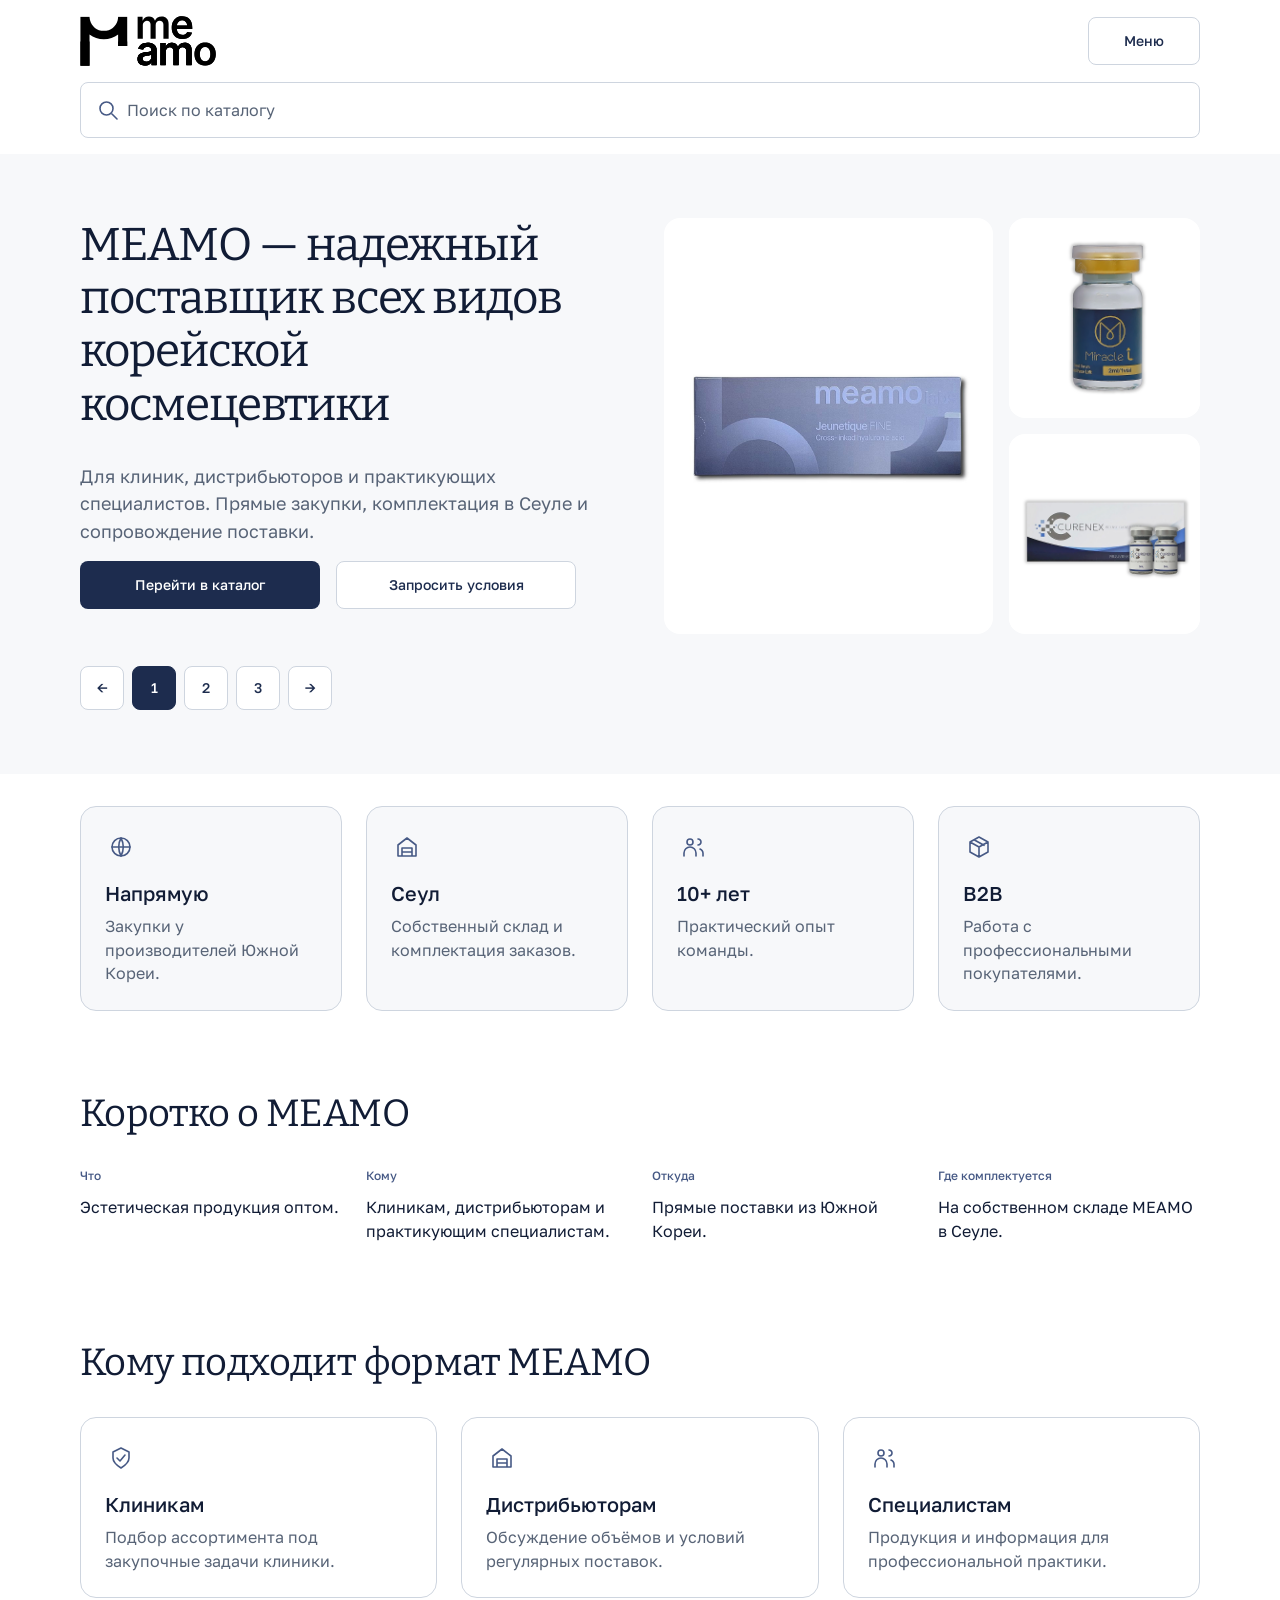
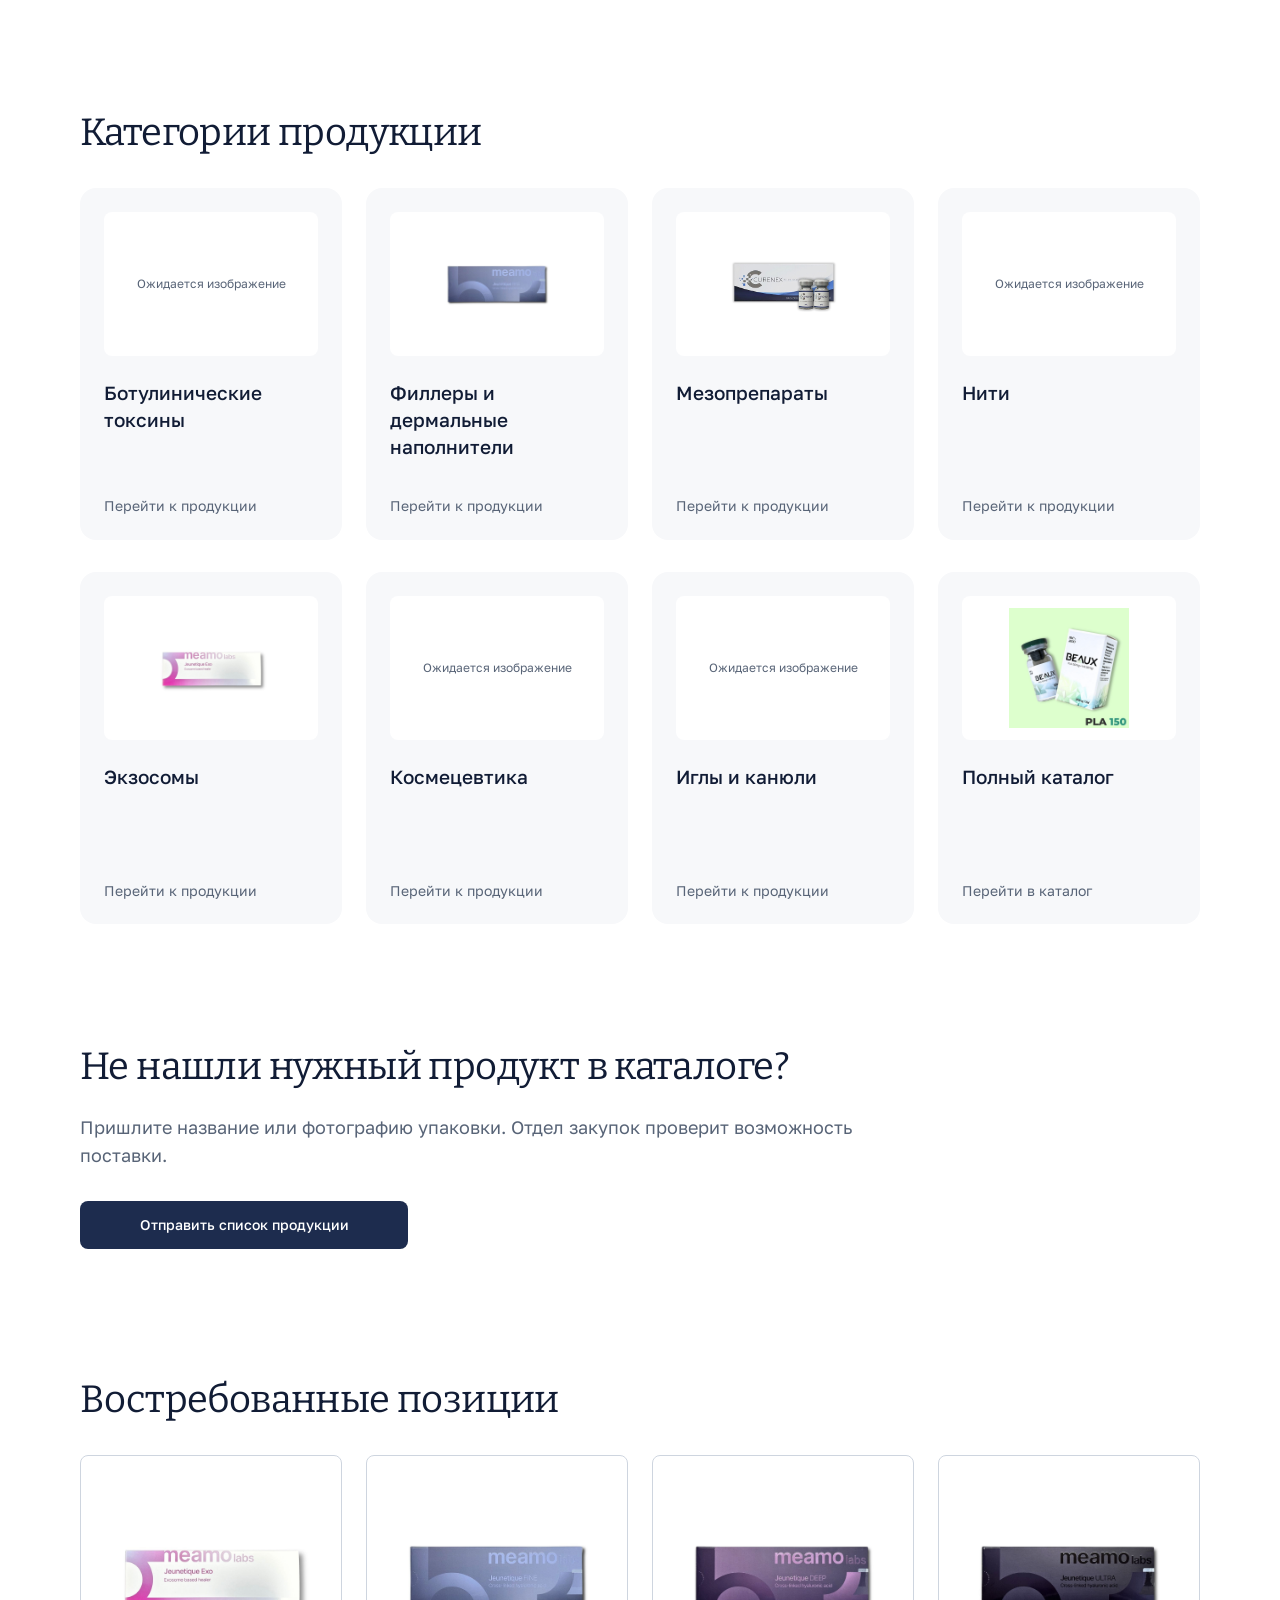
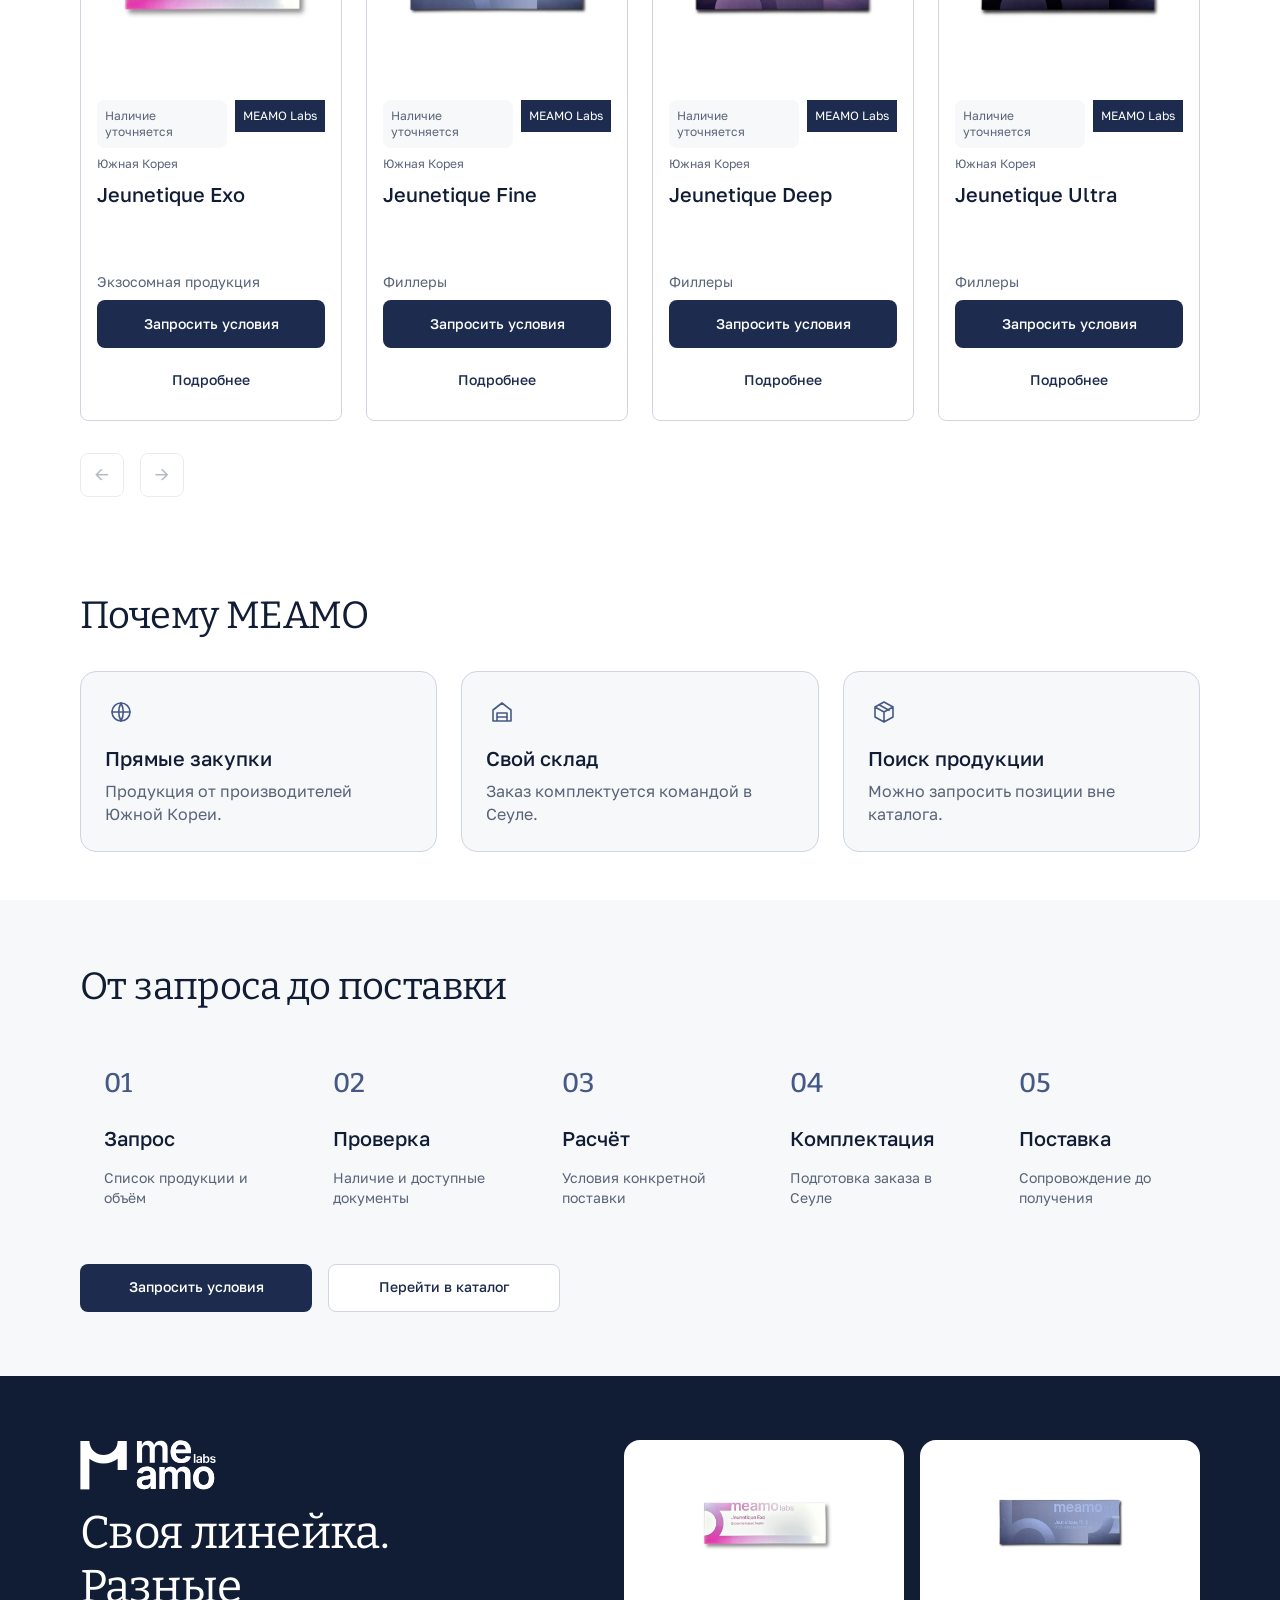
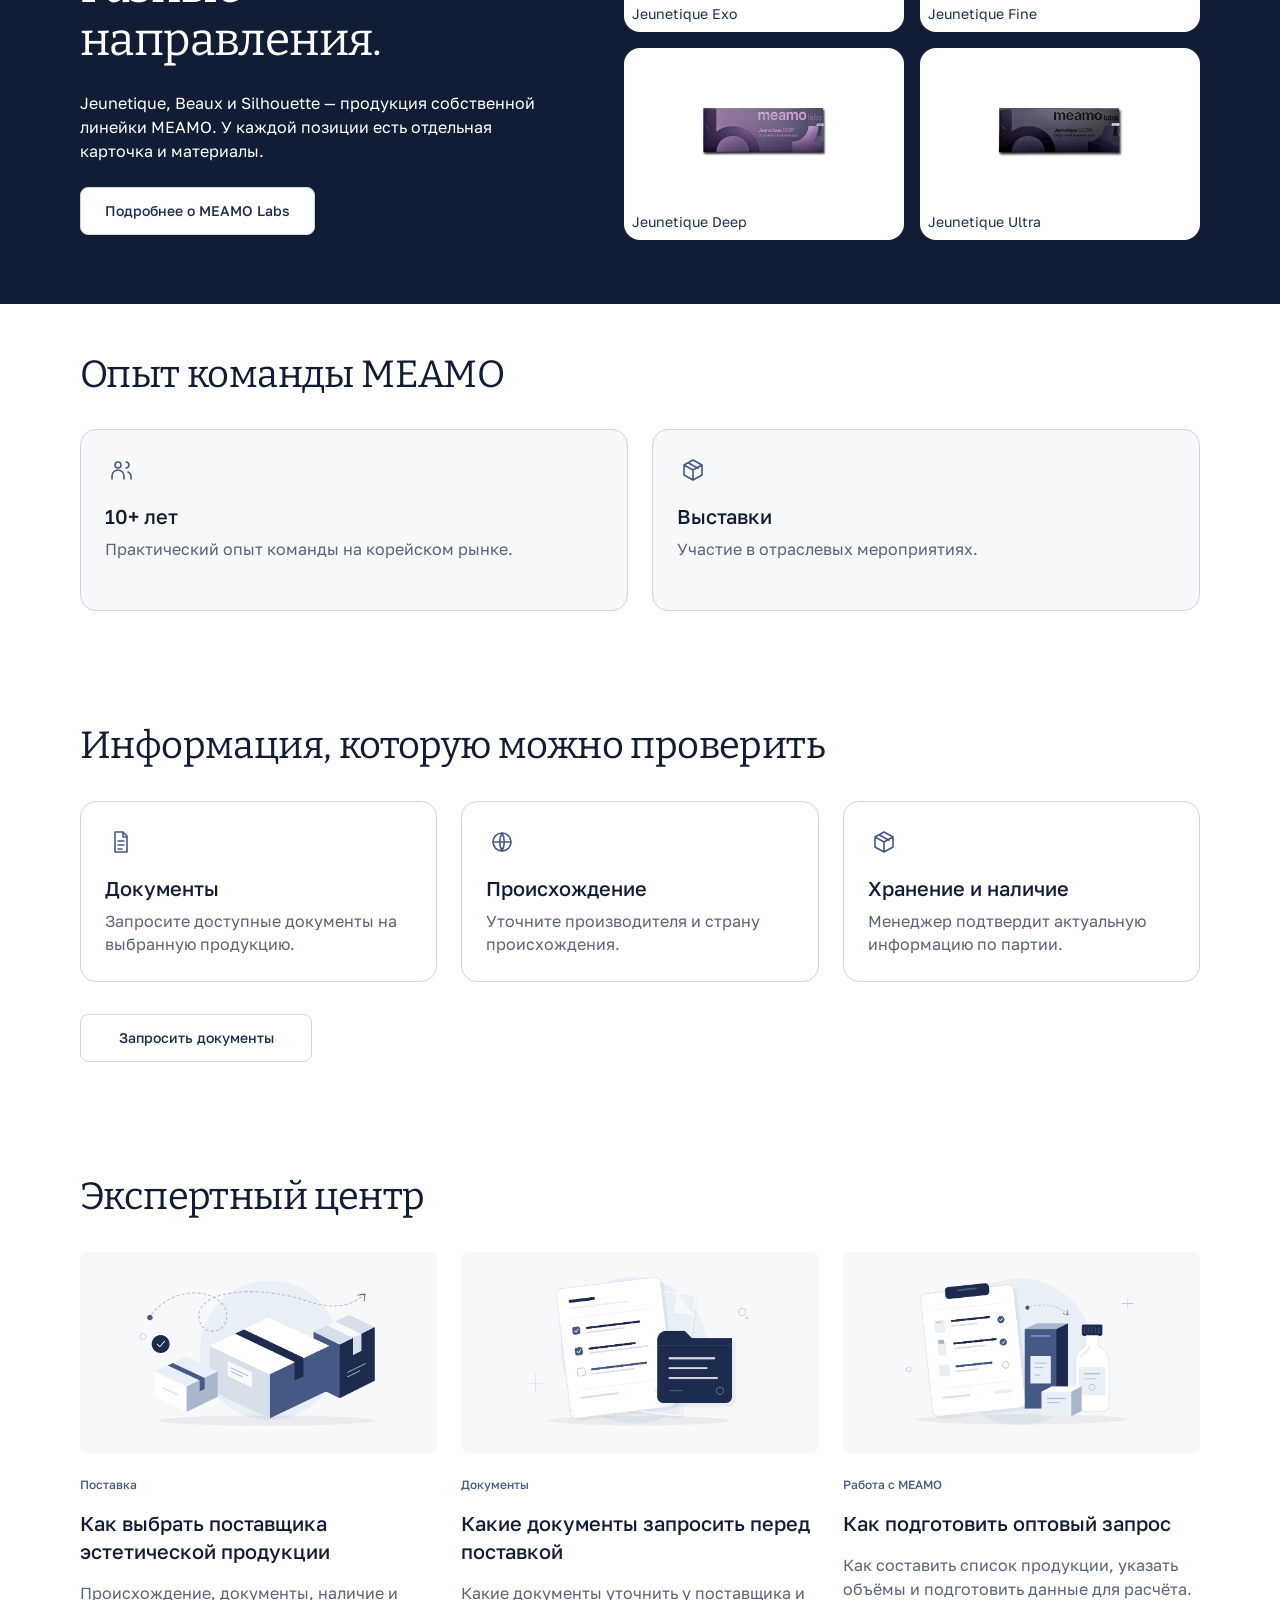
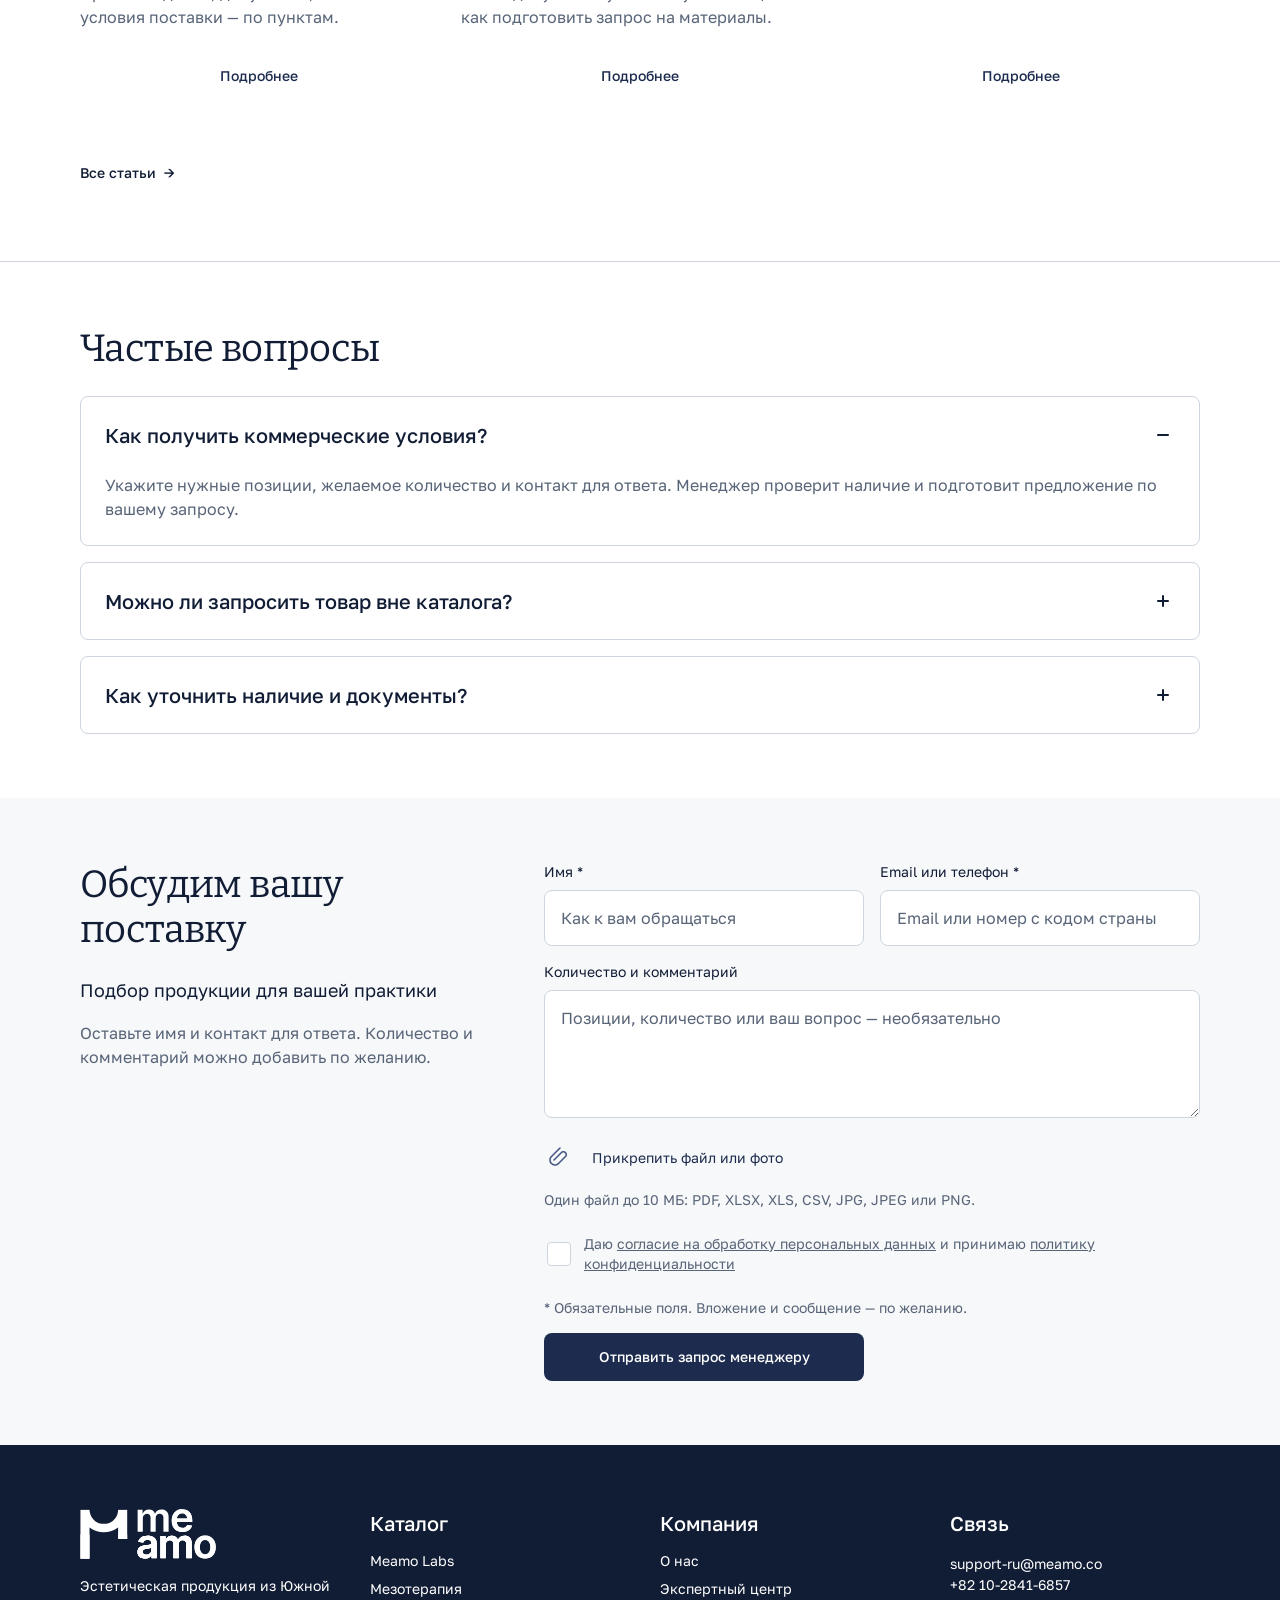
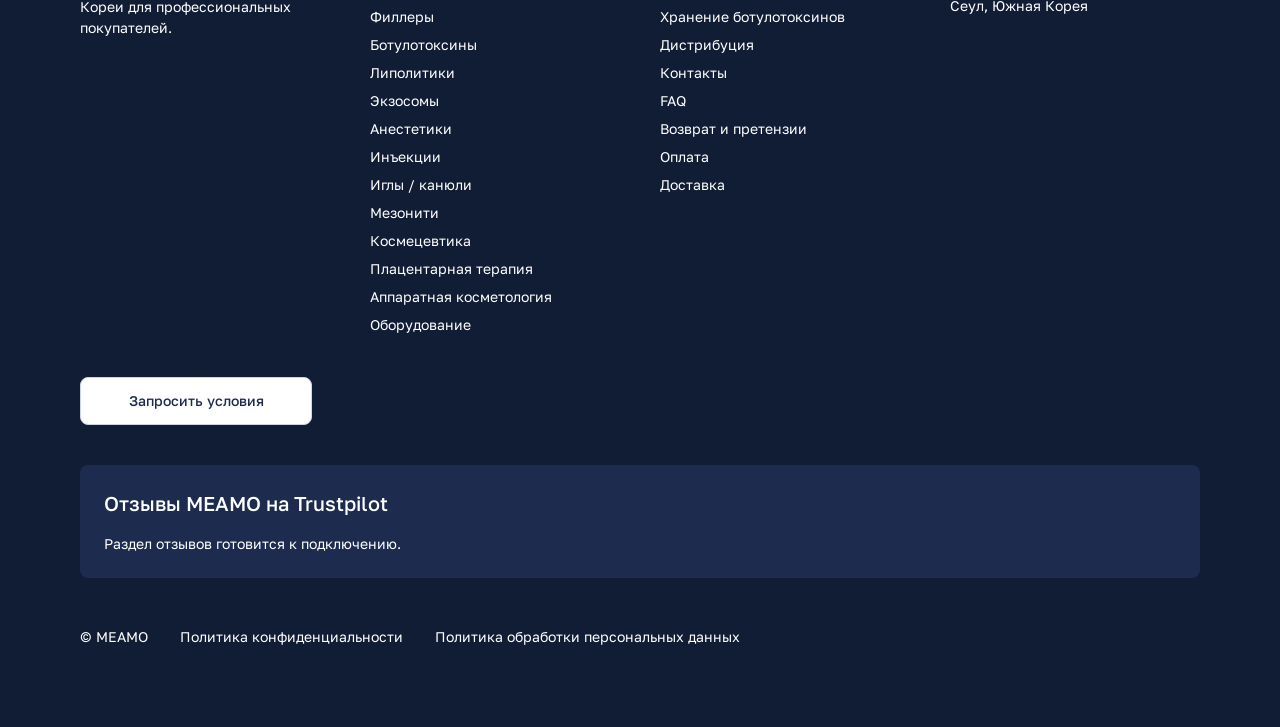
==== commit 2673946f: "fix pages" ====
--- a/index.html
+++ b/index.html
@@ -24,7 +24,7 @@
 			<div class="header__mobile-menu" id="header-menu">
 				<nav class="header__nav" aria-label="Основная навигация">
 					<a class="header__link" href="catalog.html">Каталог</a>
-					<a class="header__link" href="meamo-labs.html">MEAMO Labs</a>
+					<a class="header__link" href="labs.html">MEAMO Labs</a>
 					<a class="header__link" href="cooperation.html">Сотрудничество</a>
 					<a class="header__link" href="about.html">О компании</a>
 					<a class="header__link" href="expert-center.html">Экспертный центр</a>
@@ -247,59 +247,59 @@
 					aria-label="Подборка продукции, прокручивается горизонтально">
 					<div class="products-list__items swiper-wrapper">
 						<article class="product-card swiper-slide">
-							<a class="product-card__media" href="product.html?product=jeunetique-exo"
+							<a class="product-card__media" href="product-jeunetique-exo.html"
 								aria-label="Подробнее о Jeunetique Exo"><img src="/images/products/Jeunetique%20Exo.jpg"
 									alt="Упаковка Jeunetique Exo" width="1000" height="1000" loading="lazy"></a>
 							<div class="product-card__labels"><span class="product-card__status">Наличие уточняется</span><span
 									class="product-card__badge">MEAMO Labs</span></div>
 							<p class="product-card__country">Южная Корея</p>
-							<h3 class="product-card__title"><a href="product.html?product=jeunetique-exo">Jeunetique Exo</a></h3>
+							<h3 class="product-card__title"><a href="product-jeunetique-exo.html">Jeunetique Exo</a></h3>
 							<p class="product-card__category">Экзосомная продукция</p><a class="button" href="#request"
 								data-request-context="Jeunetique Exo — запрос условий">Запросить условия</a><a
 								class="product-card__details button button--link"
-								href="product.html?product=jeunetique-exo">Подробнее<span class="visually-hidden"> о Jeunetique
+								href="product-jeunetique-exo.html">Подробнее<span class="visually-hidden"> о Jeunetique
 									Exo</span></a>
 						</article>
 						<article class="product-card swiper-slide">
-							<a class="product-card__media" href="product.html?product=jeunetique-fine"
+							<a class="product-card__media" href="product.html"
 								aria-label="Подробнее о Jeunetique Fine"><img src="/images/products/Jeunetique%20Fine.jpg"
 									alt="Упаковка Jeunetique Fine" width="1000" height="1000" loading="lazy"></a>
 							<div class="product-card__labels"><span class="product-card__status">Наличие уточняется</span><span
 									class="product-card__badge">MEAMO Labs</span></div>
 							<p class="product-card__country">Южная Корея</p>
-							<h3 class="product-card__title"><a href="product.html?product=jeunetique-fine">Jeunetique Fine</a></h3>
+							<h3 class="product-card__title"><a href="product.html">Jeunetique Fine</a></h3>
 							<p class="product-card__category">Филлеры</p><a class="button" href="#request"
 								data-request-context="Jeunetique Fine — запрос условий">Запросить условия</a><a
 								class="product-card__details button button--link"
-								href="product.html?product=jeunetique-fine">Подробнее<span class="visually-hidden"> о Jeunetique
+								href="product.html">Подробнее<span class="visually-hidden"> о Jeunetique
 									Fine</span></a>
 						</article>
 						<article class="product-card swiper-slide">
-							<a class="product-card__media" href="product.html?product=jeunetique-deep"
+							<a class="product-card__media" href="product-jeunetique-deep.html"
 								aria-label="Подробнее о Jeunetique Deep"><img src="/images/products/Jeunetique%20Deep.jpg"
 									alt="Упаковка Jeunetique Deep" width="1000" height="1000" loading="lazy"></a>
 							<div class="product-card__labels"><span class="product-card__status">Наличие уточняется</span><span
 									class="product-card__badge">MEAMO Labs</span></div>
 							<p class="product-card__country">Южная Корея</p>
-							<h3 class="product-card__title"><a href="product.html?product=jeunetique-deep">Jeunetique Deep</a></h3>
+							<h3 class="product-card__title"><a href="product-jeunetique-deep.html">Jeunetique Deep</a></h3>
 							<p class="product-card__category">Филлеры</p><a class="button" href="#request"
 								data-request-context="Jeunetique Deep — запрос условий">Запросить условия</a><a
 								class="product-card__details button button--link"
-								href="product.html?product=jeunetique-deep">Подробнее<span class="visually-hidden"> о Jeunetique
+								href="product-jeunetique-deep.html">Подробнее<span class="visually-hidden"> о Jeunetique
 									Deep</span></a>
 						</article>
 						<article class="product-card swiper-slide">
-							<a class="product-card__media" href="product.html?product=jeunetique-ultra"
+							<a class="product-card__media" href="product-jeunetique-ultra.html"
 								aria-label="Подробнее о Jeunetique Ultra"><img src="/images/products/Jeunetique%20Ultra.jpg"
 									alt="Упаковка Jeunetique Ultra" width="1000" height="1000" loading="lazy"></a>
 							<div class="product-card__labels"><span class="product-card__status">Наличие уточняется</span><span
 									class="product-card__badge">MEAMO Labs</span></div>
 							<p class="product-card__country">Южная Корея</p>
-							<h3 class="product-card__title"><a href="product.html?product=jeunetique-ultra">Jeunetique Ultra</a></h3>
+							<h3 class="product-card__title"><a href="product-jeunetique-ultra.html">Jeunetique Ultra</a></h3>
 							<p class="product-card__category">Филлеры</p><a class="button" href="#request"
 								data-request-context="Jeunetique Ultra — запрос условий">Запросить условия</a><a
 								class="product-card__details button button--link"
-								href="product.html?product=jeunetique-ultra">Подробнее<span class="visually-hidden"> о Jeunetique
+								href="product-jeunetique-ultra.html">Подробнее<span class="visually-hidden"> о Jeunetique
 									Ultra</span></a>
 						</article>
 					</div>
@@ -373,20 +373,20 @@
 						src="/images/icons/meamo-labs-logo-white.svg" alt="MEAMO Labs" width="136" height="50" loading="lazy">
 					<h2 id="labs-title">Своя линейка.<br>Разные<br>направления.</h2>
 					<p>Jeunetique, Beaux и Silhouette — продукция собственной линейки MEAMO. У каждой позиции есть отдельная
-						карточка и материалы.</p><a class="button button--secondary" href="meamo-labs.html">Подробнее о MEAMO
+						карточка и материалы.</p><a class="button button--secondary" href="labs.html">Подробнее о MEAMO
 						Labs</a>
 				</div>
 				<div class="labs-presentation__products">
-					<a class="labs-presentation__product" href="product.html?product=jeunetique-exo"><img
+					<a class="labs-presentation__product" href="product-jeunetique-exo.html"><img
 							src="/images/products/Jeunetique%20Exo.jpg" alt="" width="1000" height="1000"
 							loading="lazy"><span>Jeunetique Exo</span></a>
-					<a class="labs-presentation__product" href="product.html?product=jeunetique-fine"><img
+					<a class="labs-presentation__product" href="product.html"><img
 							src="/images/products/Jeunetique%20Fine.jpg" alt="" width="1000" height="1000"
 							loading="lazy"><span>Jeunetique Fine</span></a>
-					<a class="labs-presentation__product" href="product.html?product=jeunetique-deep"><img
+					<a class="labs-presentation__product" href="product-jeunetique-deep.html"><img
 							src="/images/products/Jeunetique%20Deep.jpg" alt="" width="1000" height="1000"
 							loading="lazy"><span>Jeunetique Deep</span></a>
-					<a class="labs-presentation__product" href="product.html?product=jeunetique-ultra"><img
+					<a class="labs-presentation__product" href="product-jeunetique-ultra.html"><img
 							src="/images/products/Jeunetique%20Ultra.jpg" alt="" width="1000" height="1000"
 							loading="lazy"><span>Jeunetique Ultra</span></a>
 				</div>
@@ -442,33 +442,33 @@
 					<h2 id="expert-title">Экспертный центр</h2>
 				</div>
 				<div class="expert-center-block__grid grid grid--three">
-					<article class="article-card"><a class="article-card__media" href="article.html?topic=supplier"
+					<article class="article-card"><a class="article-card__media" href="article-supplier.html"
 							aria-label="Как выбрать поставщика эстетической продукции"><img src="/images/Illustrations/logistics.jpg"
 								alt="" width="1200" height="675" loading="lazy"></a>
 						<p class="article-card__topic">Поставка</p>
 						<h3 class="article-card__title">Как выбрать поставщика эстетической продукции</h3>
 						<p class="article-card__description">Происхождение, документы, наличие и условия поставки — по пунктам.</p>
-						<a class="article-card__link button button--link" href="article.html?topic=supplier">Подробнее<span
+						<a class="article-card__link button button--link" href="article-supplier.html">Подробнее<span
 								class="visually-hidden"> о выборе поставщика</span></a>
 					</article>
-					<article class="article-card"><a class="article-card__media" href="article.html?topic=documents"
+					<article class="article-card"><a class="article-card__media" href="article-documents.html"
 							aria-label="Какие документы запросить перед поставкой"><img src="/images/Illustrations/documents.jpg"
 								alt="" width="1200" height="675" loading="lazy"></a>
 						<p class="article-card__topic">Документы</p>
 						<h3 class="article-card__title">Какие документы запросить перед поставкой</h3>
 						<p class="article-card__description">Какие документы уточнить у поставщика и как подготовить запрос на
 							материалы.</p><a class="article-card__link button button--link"
-							href="article.html?topic=documents">Подробнее<span class="visually-hidden"> о документах перед
+							href="article-documents.html">Подробнее<span class="visually-hidden"> о документах перед
 								поставкой</span></a>
 					</article>
-					<article class="article-card"><a class="article-card__media" href="article.html?topic=wholesale-request"
+					<article class="article-card"><a class="article-card__media" href="article.html"
 							aria-label="Как подготовить оптовый запрос"><img src="/images/Illustrations/procurement.jpg" alt=""
 								width="1200" height="675" loading="lazy"></a>
 						<p class="article-card__topic">Работа с MEAMO</p>
 						<h3 class="article-card__title">Как подготовить оптовый запрос</h3>
 						<p class="article-card__description">Как составить список продукции, указать объёмы и подготовить данные для
 							расчёта.</p><a class="article-card__link button button--link"
-							href="article.html?topic=wholesale-request">Подробнее<span class="visually-hidden"> о подготовке оптового
+							href="article.html">Подробнее<span class="visually-hidden"> о подготовке оптового
 								запроса</span></a>
 					</article>
 				</div>
@@ -527,13 +527,13 @@
 					<p class="compact-request__intro">Оставьте имя и контакт для ответа. Количество и комментарий можно добавить
 						по желанию.</p>
 				</div>
-				<form class="form form--compact" aria-labelledby="request-title" aria-describedby="request-status">
+				<form class="form form--compact" aria-labelledby="request-title" aria-describedby="request-required request-status">
 					<input type="hidden" name="context" value="Подбор продукции для вашей практики">
 					<div class="form__row">
-						<div class="form__field"><label class="form__label" for="request-name">Имя</label><input class="form__input"
-								id="request-name" name="name" type="text" autocomplete="name" placeholder="Как к вам обращаться"></div>
-						<div class="form__field"><label class="form__label" for="request-contact">Email или телефон</label><input
-								class="form__input" id="request-contact" name="contact" type="text" autocomplete="on"
+						<div class="form__field"><label class="form__label" for="request-name">Имя *</label><input class="form__input"
+								id="request-name" name="name" type="text" required autocomplete="name" placeholder="Как к вам обращаться"></div>
+						<div class="form__field"><label class="form__label" for="request-contact">Email или телефон *</label><input
+								class="form__input" id="request-contact" name="contact" type="text" required autocomplete="on"
 								placeholder="Email или номер с кодом страны"></div>
 					</div>
 					<div class="form__field"><label class="form__label" for="request-message">Количество и
@@ -542,19 +542,19 @@
 					<div class="form__field">
 						<div class="form__attachment"><label class="form__file-label" for="request-file"><img
 									src="/images/icons/paperclip.svg" alt="" width="32" height="32"><span>Прикрепить файл или
-									фото</span><input class="form__file" id="request-file" name="attachment" type="file"
+									фото</span><input class="form__file" id="request-file" name="attachment" type="file" accept=".pdf,.xlsx,.xls,.csv,.jpg,.jpeg,.png"
 									aria-describedby="request-file-hint"></label><button class="form__remove-file" type="button" hidden
 								aria-label="Удалить выбранный файл">×</button></div>
-						<p class="form__hint" id="request-file-hint">Можно приложить список продукции или фото упаковки.</p>
+						<p class="form__hint" id="request-file-hint">Один файл до 10 МБ: PDF, XLSX, XLS, CSV, JPG, JPEG или PNG.</p>
 						<p class="form__file-status visually-hidden" role="status" aria-atomic="true"></p>
 					</div>
 					<div class="form__consent"><input class="form__checkbox-input" id="request-consent" name="consent"
 							type="checkbox" value="yes"><label class="form__checkbox-label" for="request-consent">Даю <a
 								href="personal-data.html">согласие на обработку персональных данных</a> и принимаю <a
 								href="privacy.html">политику конфиденциальности</a></label></div>
-					<p class="form__status" id="request-status" role="status" aria-atomic="true">Отправка пока не подключена.
-						Введённые данные не отправляются.</p>
-					<button class="form__submit button" type="submit" aria-describedby="request-status">Отправить запрос
+					<p class="form__hint" id="request-required">* Обязательные поля. Вложение и сообщение — по желанию.</p>
+					<p class="form__status" id="request-status" role="status" aria-atomic="true" hidden></p>
+					<button class="form__submit button" type="submit" aria-describedby="request-required request-status">Отправить запрос
 						менеджеру</button>
 				</form>
 			</div>
@@ -571,7 +571,7 @@
 				<nav class="footer__group" aria-labelledby="footer-catalog">
 					<h2 id="footer-catalog">Каталог</h2>
 					<ul class="footer__links">
-						<li><a href="meamo-labs.html">Meamo Labs</a></li>
+						<li><a href="labs.html">Meamo Labs</a></li>
 						<li><a href="catalog.html?category=mesotherapy">Мезотерапия</a></li>
 						<li><a href="catalog.html?category=fillers">Филлеры</a></li>
 						<li><a href="catalog.html?category=botulinum-toxins">Ботулотоксины</a></li>
@@ -592,7 +592,7 @@
 					<ul class="footer__links">
 						<li><a href="about.html">О нас</a></li>
 						<li><a href="expert-center.html">Экспертный центр</a></li>
-						<li><a href="article.html">Хранение ботулотоксинов</a></li>
+						<li><a href="article-storage.html">Хранение ботулотоксинов</a></li>
 						<li><a href="cooperation.html">Дистрибуция</a></li>
 						<li><a href="contacts.html">Контакты</a></li>
 						<li><a href="catalog.html">FAQ</a></li>
--- a/styles/css/styles.css
+++ b/styles/css/styles.css
@@ -1,3 +1,4 @@
+@charset "UTF-8";
 *,
 *::before,
 *::after {
@@ -405,6 +406,30 @@
     margin-block-start: 40px;
   }
 }
+.section--ending {
+  margin-bottom: 160px;
+}
+@media (max-width: 768px) {
+  .section--ending {
+    margin-bottom: 80px;
+  }
+}
+.section--lead {
+  margin-block-start: 64px;
+}
+@media (max-width: 768px) {
+  .section--lead {
+    margin-block-start: 40px;
+  }
+}
+.section--before-form {
+  margin-bottom: 64px;
+}
+@media (max-width: 768px) {
+  .section--before-form {
+    margin-bottom: 40px;
+  }
+}
 .section__action {
   width: -moz-fit-content;
   width: fit-content;
@@ -429,6 +454,7 @@
 
 main {
   padding-block-end: 0;
+  flex: 1;
 }
 
 html {
@@ -445,12 +471,12 @@
   font-weight: 400;
   line-height: 1.55;
   background-color: var(--color-white);
-  min-height: 100%;
   font-optical-sizing: auto;
   overflow-wrap: anywhere;
   scrollbar-color: var(--color-blue) var(--transparent);
   scrollbar-width: thin;
   overscroll-behavior: contain;
+  display: flex; flex-direction: column; min-height: 100dvh;
 }
 body::-webkit-scrollbar {
   width: 2px;
@@ -749,6 +775,36 @@
   .form__row {
     grid-template-columns: minmax(0, 1fr);
   }
+}
+.form__row--three {
+  grid-template-columns: repeat(3, minmax(0, 1fr));
+  gap: 24px;
+}
+@media (max-width: 768px) {
+  .form__row--three {
+    grid-template-columns: minmax(0, 1fr);
+    gap: 16px;
+  }
+}
+.form__group {
+  min-width: 0;
+  margin: 0;
+  padding: 0;
+  border: 0;
+}
+.form__group + .form__group {
+  margin-top: 16px;
+}
+.form__group > .form__hint,
+.form__group > .form__field {
+  margin-top: 16px;
+}
+.form__legend {
+  font-size: clamp(16px, 16px + 0vw, 16px);
+  margin-bottom: 16px;
+  padding: 0;
+  color: var(--color-muted);
+  line-height: 1.5;
 }
 .form__field {
   display: grid;
@@ -882,6 +938,7 @@
   top: 0;
   z-index: 10;
   background-color: var(--color-white);
+  flex-shrink: 0;
 }
 .header__container {
   display: grid;
@@ -985,6 +1042,7 @@
   background-color: var(--color-ink);
   color: var(--color-white);
   line-height: 1.5;
+  flex-shrink: 0;
 }
 @media (max-width: 768px) {
   .footer {
@@ -1024,11 +1082,6 @@
     gap: 40px 24px;
   }
 }
-@media (max-width: 768px) {
-  .footer__columns {
-    gap: 40px 24px;
-  }
-}
 .footer__brand img {
   width: 136px;
   height: 50px;
@@ -1039,11 +1092,6 @@
 @media (max-width: 1024px) {
   .footer__brand p {
     max-width: 360px;
-  }
-}
-@media (max-width: 768px) {
-  .footer__brand p {
-    margin-top: 16px;
   }
 }
 .footer__links {
@@ -1207,11 +1255,6 @@
   gap: 16px;
   touch-action: pan-y pinch-zoom;
 }
-@media (max-width: 1024px) {
-  .hero-split__media {
-    grid-template-columns: minmax(0, 19fr) minmax(0, 11fr);
-  }
-}
 @media (max-width: 768px) {
   .hero-split__media {
     grid-template-columns: repeat(2, minmax(0, 1fr));
@@ -1304,6 +1347,106 @@
     letter-spacing: -0.5px;
   }
 }
+.hero-split__eyebrow {
+  font-size: clamp(12px, 12px + 0vw, 12px);
+  margin-bottom: 24px;
+  color: var(--color-hover);
+  font-weight: 500;
+  line-height: 1.33;
+  text-transform: uppercase;
+}
+.hero-split__illustration {
+  min-width: 0;
+  align-self: center;
+}
+.hero-split__illustration img {
+  width: 100%;
+  height: 416px;
+  -o-object-fit: cover;
+     object-fit: cover;
+}
+@media (max-width: 768px) {
+  .hero-split__illustration img {
+    height: 292px;
+  }
+}
+.hero-split--wholesale {
+  margin-bottom: 32px;
+  background-color: var(--color-paper);
+}
+@media (max-width: 768px) {
+  .hero-split--wholesale {
+    margin-bottom: 24px;
+  }
+}
+.hero-split--wholesale .hero-split__container {
+  align-items: start;
+}
+@media (max-width: 768px) {
+  .hero-split--wholesale .hero-split__container {
+    gap: 32px;
+    padding-block: 40px;
+  }
+}
+.hero-split--wholesale h1 {
+  font-size: clamp(36px, 31.7746478873px + 1.1267605634vw, 48px);
+  line-height: 1.1667;
+  text-wrap: initial;
+}
+@media (max-width: 768px) {
+  .hero-split--wholesale h1 {
+    line-height: 1.2222;
+  }
+}
+.hero-split--wholesale .hero-split__actions {
+  margin-top: 24px;
+}
+@media (max-width: 768px) {
+  .hero-split__title-wide {
+    display: none;
+  }
+}
+.hero-split__title-short {
+  display: none;
+}
+@media (max-width: 768px) {
+  .hero-split__title-short {
+    display: inline;
+  }
+}
+.hero-split--about {
+  background-color: var(--color-paper);
+}
+.hero-split--about .hero-split__container {
+  align-items: start;
+}
+@media (max-width: 768px) {
+  .hero-split--about .hero-split__container {
+    gap: 48px;
+    padding-block: 40px;
+  }
+}
+.hero-split--about h1 {
+  font-size: clamp(36px, 31.7746478873px + 1.1267605634vw, 48px);
+  line-height: 1.1667;
+  text-wrap: initial;
+}
+@media (max-width: 768px) {
+  .hero-split--about h1 {
+    line-height: 1.2222;
+  }
+}
+.hero-split--about .hero-split__actions {
+  margin-top: 24px;
+}
+.hero-split--about .hero-split__illustration img {
+  border-radius: var(--radius-md);
+}
+@media (max-width: 768px) {
+  .hero-split--about .hero-split__illustration img {
+    height: 260px;
+  }
+}
 
 .grid {
   display: grid;
@@ -1331,11 +1474,6 @@
 }
 .grid--three {
   grid-template-columns: repeat(3, minmax(0, 1fr));
-}
-@media (max-width: 1024px) {
-  .grid--three {
-    grid-template-columns: repeat(3, minmax(0, 1fr));
-  }
 }
 @media (max-width: 768px) {
   .grid--three {
@@ -1433,12 +1571,88 @@
     line-height: 1.42857;
   }
 }
+.card--icon-side {
+  font-size: clamp(14px, 14px + 0vw, 14px);
+  display: grid;
+  grid-template-columns: 24px minmax(0, 1fr);
+  gap: 8px 16px;
+  padding: 24px;
+  border-radius: var(--radius-sm);
+  background-color: var(--color-paper);
+  line-height: 1.42;
+}
+.card--icon-side .card__icon {
+  grid-row: span 2;
+  width: 24px;
+  height: 24px;
+}
+.card--icon-side .card__title {
+  text-decoration: underline;
+}
+@media (hover: hover) {
+  .card--icon-side .card__title:hover {
+    color: var(--color-hover);
+  }
+}
+@media (hover: none) {
+  .card--icon-side .card__title:active {
+    color: var(--color-hover);
+  }
+}
+.card--text.card--feature {
+  font-size: clamp(16px, 16px + 0vw, 16px);
+  display: block;
+  padding: 24px;
+  border: 0;
+  border-radius: var(--radius-lg);
+  line-height: 1.5;
+}
+.card--text.card--feature .card__title {
+  font-size: clamp(28px, 28px + 0vw, 28px);
+  margin: 0;
+  font-family: var(--font-family-accent);
+  line-height: 1.28;
+  letter-spacing: -0.3px;
+}
+.card--text.card--feature .card__description {
+  margin-top: 16px;
+  line-height: 1.5;
+}
+.card__number {
+  font-size: clamp(20px, 20px + 0vw, 20px);
+  grid-row: span 2;
+  color: var(--color-hover);
+  font-weight: 500;
+  line-height: 1.4;
+}
+.card--centered-icon .card__icon {
+  margin-inline: auto;
+}
+@media (max-width: 768px) {
+  .card--centered-icon .card__icon {
+    margin-inline: 0;
+  }
+}
+.card--enum {
+  font-size: clamp(14px, 14px + 0vw, 14px);
+  display: grid;
+  grid-template-columns: 32px minmax(0, 1fr);
+  gap: 8px 16px;
+  padding: 16px;
+  border-radius: var(--radius-sm);
+  background-color: var(--color-paper);
+}
 
 .section-heading {
   margin-bottom: 32px;
 }
 .section-heading h2 {
   text-wrap: initial;
+}
+.section-heading p {
+  max-width: 850px;
+  margin-top: 24px;
+  color: var(--color-muted);
 }
 @media (max-width: 768px) {
   .section-heading {
@@ -1627,9 +1841,46 @@
     margin-top: 24px;
   }
 }
+.request-promo--experts {
+  margin-top: 80px;
+  padding-block: 48px;
+  background-color: var(--color-paper);
+}
+@media (max-width: 768px) {
+  .request-promo--experts {
+    margin-top: 24px;
+    padding-block: 32px;
+  }
+}
+.request-promo--experts .section-heading {
+  margin-bottom: 16px;
+}
 
 .products-list {
   min-width: 0;
+}
+.products-list__grid {
+  display: grid;
+  grid-template-columns: repeat(4, minmax(0, 1fr));
+  gap: 24px;
+}
+@media (max-width: 1024px) {
+  .products-list__grid {
+    grid-template-columns: repeat(3, minmax(0, 1fr));
+  }
+}
+@media (max-width: 768px) {
+  .products-list__grid {
+    grid-template-columns: repeat(auto-fill, minmax(min(100%, 280px), 1fr));
+  }
+}
+.products-list__grid--three {
+  grid-template-columns: repeat(3, minmax(0, 1fr));
+}
+@media (max-width: 768px) {
+  .products-list__grid--three {
+    grid-template-columns: repeat(auto-fill, minmax(min(100%, 280px), 1fr));
+  }
 }
 .products-list--slider {
   margin-top: 128px;
@@ -1714,6 +1965,9 @@
   }
 }
 
+.product-card[id] {
+  scroll-margin-top: 16px;
+}
 .product-card {
   font-size: clamp(14px, 14px + 0vw, 14px);
   display: flex;
@@ -1801,6 +2055,95 @@
 .product-card > .button {
   margin-top: 8px;
 }
+.product-card--large .product-card__media {
+  height: 292px;
+}
+@media (max-width: 1024px) {
+  .product-card--large .product-card__media {
+    height: 228px;
+  }
+}
+.product-card--list {
+  display: grid;
+  grid-template-columns: 144px minmax(0, 1fr) 216px;
+  grid-template-rows: repeat(4, auto);
+  gap: 4px 24px;
+}
+@media (max-width: 768px) {
+  .product-card--list {
+    grid-template-columns: 112px minmax(0, 1fr);
+    grid-template-rows: auto;
+    -moz-column-gap: 16px;
+         column-gap: 16px;
+  }
+}
+.product-card--list .product-card__media {
+  grid-column: 1;
+  grid-row: 1/5;
+  height: 144px;
+}
+@media (max-width: 768px) {
+  .product-card--list .product-card__media {
+    grid-row: 1/6;
+    height: 128px;
+  }
+}
+.product-card--list .product-card__title {
+  grid-column: 2;
+  grid-row: 1;
+  min-height: 0;
+  margin: 0;
+}
+.product-card--list .product-card__labels {
+  display: contents;
+}
+.product-card--list .product-card__status {
+  grid-column: 2;
+  grid-row: 2;
+  justify-self: start;
+}
+.product-card--list .product-card__country {
+  grid-column: 2;
+  grid-row: 3;
+  margin: 0;
+}
+.product-card--list .product-card__category {
+  grid-column: 2;
+  grid-row: 4;
+  margin: 0;
+  padding: 0;
+}
+.product-card--list .product-card__badge {
+  font-size: clamp(12px, 12px + 0vw, 12px);
+  grid-column: 2;
+  grid-row: 5;
+  justify-self: start;
+  padding: 0;
+  background-color: var(--transparent);
+  color: var(--color-blue);
+}
+.product-card--list > .button {
+  grid-column: 3;
+  grid-row: 1/3;
+  align-self: start;
+  margin: 0;
+}
+@media (max-width: 768px) {
+  .product-card--list > .button {
+    grid-column: 1/-1;
+    grid-row: auto;
+    margin-top: 12px;
+  }
+}
+.product-card--list > .product-card__details {
+  grid-row: 3/5;
+}
+@media (max-width: 768px) {
+  .product-card--list > .product-card__details {
+    grid-row: auto;
+    margin-top: 4px;
+  }
+}
 
 .supply-process {
   margin-top: 48px;
@@ -1978,6 +2321,9 @@
   color: var(--color-blue);
   line-height: 20px;
 }
+.labs-presentation__product--rounded {
+  border-radius: var(--radius-lg);
+}
 .labs-presentation__product img {
   justify-self: center;
   width: 100%;
@@ -2006,6 +2352,40 @@
 .labs-presentation :focus-visible {
   outline-color: var(--color-white);
 }
+.labs-presentation__breadcrumbs {
+  margin-bottom: 32px;
+}
+.labs-presentation--hero h1 {
+  font-size: clamp(36px, 31.7746478873px + 1.1267605634vw, 48px);
+  margin-top: 40px;
+  color: inherit;
+  line-height: 1.1667;
+  text-wrap: initial;
+}
+@media (max-width: 768px) {
+  .labs-presentation--hero h1 {
+    margin-top: 24px;
+    line-height: 1.2222;
+  }
+}
+.labs-presentation--hero .labs-presentation__copy p {
+  margin-top: 40px;
+}
+@media (max-width: 768px) {
+  .labs-presentation--hero .labs-presentation__copy p {
+    margin-top: 24px;
+  }
+}
+.labs-presentation--hero .labs-presentation__copy .button {
+  width: 280px;
+  margin-top: 40px;
+}
+@media (max-width: 768px) {
+  .labs-presentation--hero .labs-presentation__copy .button {
+    width: 100%;
+    margin-top: 24px;
+  }
+}
 
 .expert-center-block__all {
   font-size: clamp(14px, 14px + 0vw, 14px);
@@ -2037,6 +2417,33 @@
   }
 }
 
+.expert-center-page__topics {
+  margin-block: 64px 48px;
+}
+@media (max-width: 768px) {
+  .expert-center-page__topics {
+    margin-block: 48px 40px;
+  }
+}
+.expert-center-page__grid {
+  row-gap: 64px;
+}
+@media (max-width: 768px) {
+  .expert-center-page__grid {
+    row-gap: 80px;
+  }
+}
+.expert-center-page__grid .article-card[hidden] {
+  display: none;
+}
+.expert-center-page__empty {
+  padding-block: 32px;
+}
+.expert-center-page__empty p {
+  margin-block: 24px;
+  color: var(--color-muted);
+}
+
 .article-card {
   font-size: clamp(16px, 16px + 0vw, 16px);
   display: flex;
@@ -2078,6 +2485,31 @@
 }
 .article-card__link {
   margin-top: auto;
+}
+.article-card--feature .article-card__media {
+  display: grid;
+  grid-template-rows: minmax(0, 1fr);
+  place-items: center;
+  aspect-ratio: 1.6;
+  overflow: hidden;
+  margin-bottom: 48px;
+}
+@media (max-width: 768px) {
+  .article-card--feature .article-card__media {
+    margin-bottom: 24px;
+  }
+}
+.article-card--feature .article-card__media img {
+  aspect-ratio: 1;
+  border-radius: 0;
+}
+.article-card--feature .article-card__description {
+  margin-block: 24px 48px;
+}
+@media (max-width: 768px) {
+  .article-card--feature .article-card__description {
+    margin-block: 8px 24px;
+  }
 }
 
 .faq {
@@ -2229,4 +2661,1529 @@
   .compact-request__copy {
     max-width: 600px;
   }
-}/*# sourceMappingURL=styles.css.map */+}
+
+.intro {
+  padding-top: 48px;
+}
+@media (max-width: 768px) {
+  .intro {
+    padding-top: 32px;
+  }
+}
+.intro h1 {
+  font-size: clamp(28px, 23.7746478873px + 1.1267605634vw, 40px);
+  margin-top: 32px;
+  line-height: 1.2;
+}
+@media (max-width: 768px) {
+  .intro h1 {
+    margin-top: 24px;
+  }
+}
+.intro > p {
+  margin-top: 24px;
+  color: var(--color-muted);
+}
+.intro--article h1 {
+  max-width: 1120px;
+  text-wrap: initial;
+}
+.intro--article > p {
+  max-width: 845px;
+}
+
+.catalog-categories {
+  font-size: clamp(14px, 14px + 0vw, 14px);
+  margin-top: 80px;
+  line-height: 1.42;
+}
+@media (max-width: 768px) {
+  .catalog-categories {
+    margin-top: 48px;
+  }
+}
+.catalog-categories__title {
+  font-size: clamp(14px, 14px + 0vw, 14px);
+  margin-bottom: 24px;
+  font-family: var(--font-family-base);
+  font-weight: 500;
+  line-height: 1.42;
+  letter-spacing: normal;
+}
+.catalog-categories__links {
+  display: flex;
+  flex-wrap: wrap;
+  gap: 8px;
+}
+.catalog-categories__link {
+  display: inline-flex;
+  align-items: center;
+  gap: 8px;
+  min-height: 48px;
+  padding: 12px;
+  border-radius: var(--radius-sm);
+  background-color: var(--color-paper);
+  font-weight: 500;
+}
+.catalog-categories__link[aria-current=page] {
+  background-color: var(--color-ink);
+  color: var(--color-white);
+}
+@media (hover: hover) {
+  .catalog-categories__link:hover {
+    background-color: var(--color-blue);
+    color: var(--color-white);
+  }
+}
+@media (hover: none) {
+  .catalog-categories__link:active {
+    background-color: var(--color-blue);
+    color: var(--color-white);
+  }
+}
+.catalog-categories__caption {
+  margin-top: 24px;
+  color: var(--color-muted);
+}
+.catalog-categories__seo-links {
+  display: flex;
+  flex-wrap: wrap;
+  gap: 8px 64px;
+  margin-top: 8px;
+  font-weight: 500;
+}
+@media (max-width: 768px) {
+  .catalog-categories__seo-links {
+    -moz-column-gap: 32px;
+         column-gap: 32px;
+  }
+}
+.catalog-categories__seo-links a {
+  min-height: 24px;
+}
+@media (hover: hover) {
+  .catalog-categories__seo-links a:hover {
+    text-decoration: underline;
+  }
+}
+@media (hover: none) {
+  .catalog-categories__seo-links a:active {
+    text-decoration: underline;
+  }
+}
+
+.catalog {
+  display: grid;
+  grid-template-columns: 288px minmax(0, 1fr);
+  align-items: start;
+  gap: 32px;
+  margin-top: 48px;
+}
+@media (max-width: 1280px) {
+  .catalog {
+    grid-template-columns: minmax(0, 1fr);
+  }
+}
+@media (max-width: 768px) {
+  .catalog {
+    gap: 40px;
+    margin-top: 24px;
+  }
+}
+.catalog__sidebar, .catalog__results {
+  min-width: 0;
+}
+.catalog__open-filters {
+  display: none;
+}
+@media (max-width: 1280px) {
+  .catalog__open-filters {
+    display: flex;
+    gap: 8px;
+    width: 100%;
+  }
+}
+.catalog__chips {
+  display: flex;
+  flex-wrap: wrap;
+  align-items: center;
+  gap: 8px 16px;
+  margin-bottom: 24px;
+}
+.catalog__chips[hidden] {
+  display: none;
+}
+.catalog__empty {
+  display: grid;
+  justify-items: start;
+  gap: 24px;
+  padding: 48px 32px;
+  border-radius: var(--radius-md);
+  background-color: var(--color-paper);
+}
+@media (max-width: 768px) {
+  .catalog__empty {
+    padding: 32px 24px;
+  }
+}
+.catalog__empty[hidden] {
+  display: none;
+}
+.catalog__empty p {
+  color: var(--color-muted);
+}
+
+.catalog-filter {
+  font-size: clamp(14px, 14px + 0vw, 14px);
+  position: static;
+  width: 100%;
+  max-width: none;
+  max-height: none;
+  margin: 0;
+  padding: 16px;
+  border: 0;
+  border-radius: var(--radius-md);
+  background-color: var(--color-paper);
+  color: var(--color-ink);
+  line-height: 1.42;
+}
+@media (max-width: 1280px) {
+  .catalog-filter {
+    position: fixed;
+    inset: 0;
+    width: 100%;
+    max-width: 480px;
+    height: 100dvh;
+    max-height: 100dvh;
+    margin: 0 0 0 auto;
+    padding: 24px;
+    border-radius: 0;
+    background-color: var(--color-white);
+  }
+}
+.catalog-filter[open] {
+  display: block;
+}
+@media (max-width: 1280px) {
+  .catalog-filter[open] {
+    display: grid;
+    grid-template-rows: auto minmax(0, 1fr);
+    gap: 24px;
+  }
+}
+.catalog-filter::backdrop {
+  background-color: rgba(17, 28, 53, 0.4);
+}
+.catalog-filter__header {
+  display: flex;
+  align-items: center;
+  justify-content: space-between;
+  gap: 16px;
+}
+.catalog-filter__header h2 {
+  font-size: clamp(20px, 20px + 0vw, 20px);
+  font-family: var(--font-family-base);
+  font-weight: 500;
+  line-height: 1.4;
+  letter-spacing: normal;
+}
+.catalog-filter__close {
+  padding: 0;
+  background-color: var(--transparent);
+  border: none;
+  font-size: clamp(28px, 28px + 0vw, 28px);
+  display: none;
+  width: 44px;
+  height: 44px;
+}
+@media (max-width: 1280px) {
+  .catalog-filter__close {
+    display: block;
+  }
+}
+.catalog-filter__form {
+  min-height: 0;
+}
+@media (max-width: 1280px) {
+  .catalog-filter__form {
+    display: grid;
+    grid-template-rows: minmax(0, 1fr) auto;
+    gap: 24px;
+  }
+}
+@media (max-width: 1280px) {
+  .catalog-filter__body {
+    overflow-y: auto;
+    overscroll-behavior: contain;
+    padding: 16px;
+    border-radius: var(--radius-md);
+    background-color: var(--color-paper);
+  }
+}
+.catalog-filter__group {
+  border-bottom: 1px solid var(--color-line);
+}
+.catalog-filter__toggle {
+  display: flex;
+  align-items: center;
+  justify-content: space-between;
+  gap: 16px;
+  min-height: 44px;
+  padding-block: 10px;
+  list-style: none;
+  font-weight: 500;
+  cursor: pointer;
+}
+.catalog-filter__toggle::-webkit-details-marker {
+  display: none;
+}
+.catalog-filter__toggle::after {
+  content: "";
+  flex: 0 0 8px;
+  width: 8px;
+  height: 8px;
+  margin-right: 4px;
+  border-right: 1px solid currentColor;
+  border-bottom: 1px solid currentColor;
+  transform: rotate(45deg);
+}
+.catalog-filter__group[open] > .catalog-filter__toggle::after {
+  transform: rotate(225deg);
+}
+.catalog-filter__options {
+  display: grid;
+  gap: 8px;
+  padding-block: 8px 16px;
+}
+.catalog-filter__option {
+  display: flex;
+  align-items: center;
+  gap: 12px;
+  min-height: 24px;
+  cursor: pointer;
+}
+.catalog-filter__option input {
+  -webkit-appearance: none;
+     -moz-appearance: none;
+          appearance: none;
+  flex: 0 0 24px;
+  width: 24px;
+  height: 24px;
+  margin: 0;
+  border: 1px solid var(--color-line);
+  border-radius: 4px;
+  background-color: var(--color-white);
+}
+.catalog-filter__option input:checked {
+  border-color: var(--color-blue);
+  background: var(--color-blue) url("/images/icons/check-mark.svg") center/20px no-repeat;
+}
+.catalog-filter__subtitle {
+  font-size: clamp(14px, 14px + 0vw, 14px);
+  margin-top: 16px;
+  font-family: var(--font-family-base);
+  font-weight: 500;
+  line-height: 1.4;
+  letter-spacing: normal;
+}
+.catalog-filter__hint {
+  font-size: clamp(12px, 12px + 0vw, 12px);
+  color: var(--color-muted);
+}
+.catalog-filter__actions {
+  display: grid;
+  gap: 16px;
+  margin-top: 16px;
+}
+@media (max-width: 1280px) {
+  .catalog-filter__actions {
+    margin-top: 0;
+  }
+}
+.catalog-filter__apply {
+  display: none;
+}
+@media (max-width: 1280px) {
+  .catalog-filter__apply {
+    display: flex;
+  }
+}
+
+body:has(.catalog-filter:modal) {
+  overflow: hidden;
+}
+
+.filter-chip {
+  padding: 0;
+  background-color: var(--transparent);
+  border: none;
+  font-size: clamp(14px, 14px + 0vw, 14px);
+  display: inline-flex;
+  align-items: center;
+  gap: 16px;
+  min-height: 44px;
+  max-width: 100%;
+  padding: 8px 16px;
+  border: 1px solid var(--color-line);
+  border-radius: var(--radius-lg);
+  text-align: left;
+  line-height: 1.4;
+}
+.filter-chip::after {
+  content: "×";
+  font-size: clamp(24px, 24px + 0vw, 24px);
+  color: var(--color-hover);
+}
+
+.catalog-toolbar {
+  display: grid;
+  grid-template-columns: minmax(0, 1fr) 240px auto;
+  align-items: center;
+  gap: 16px;
+  margin-bottom: 24px;
+}
+@media (max-width: 768px) {
+  .catalog-toolbar {
+    grid-template-columns: minmax(0, 1fr);
+    gap: 24px;
+  }
+}
+.catalog-toolbar__count {
+  font-size: clamp(20px, 20px + 0vw, 20px);
+  font-family: var(--font-family-base);
+  font-weight: 500;
+  line-height: 1.4;
+  letter-spacing: normal;
+}
+.catalog-toolbar__sort {
+  font-size: clamp(14px, 14px + 0vw, 14px);
+  display: grid;
+  gap: 8px;
+  line-height: 1.4;
+}
+.catalog-toolbar__sort select {
+  font-size: clamp(16px, 16px + 0vw, 16px);
+  width: 100%;
+  min-height: 56px;
+  padding: 12px 16px;
+  border: 1px solid var(--color-line);
+  border-radius: var(--radius-sm);
+  background-color: var(--color-white);
+  color: var(--color-muted);
+  -webkit-appearance: none;
+     -moz-appearance: none;
+          appearance: none;
+  padding-right: 48px;
+  background-image: url("/images/icons/Chevron.svg");
+  background-position: right 16px center;
+  background-size: 24px;
+  background-repeat: no-repeat;
+}
+.catalog-toolbar__views {
+  display: grid;
+  grid-template-columns: repeat(2, minmax(0, 1fr));
+  gap: 8px;
+}
+.catalog-toolbar__views .button {
+  min-width: 140px;
+}
+@media (max-width: 768px) {
+  .catalog-toolbar__views .button {
+    min-width: 0;
+  }
+}
+
+.catalog-grid {
+  display: grid;
+  grid-template-columns: repeat(3, minmax(0, 1fr));
+  gap: 24px;
+}
+@media (max-width: 768px) {
+  .catalog-grid {
+    grid-template-columns: repeat(auto-fill, minmax(min(100%, 280px), 1fr));
+  }
+}
+.catalog-grid--list {
+  grid-template-columns: minmax(0, 1fr);
+}
+.catalog-grid > [hidden] {
+  display: none;
+}
+
+.pagination {
+  display: flex;
+  flex-wrap: wrap;
+  justify-content: center;
+  gap: 8px;
+  margin-top: 24px;
+}
+.pagination[hidden] {
+  display: none;
+}
+.pagination--start {
+  justify-content: flex-start;
+  margin-top: 64px;
+}
+@media (max-width: 768px) {
+  .pagination--start {
+    margin-top: 80px;
+  }
+}
+.pagination__button {
+  padding: 0;
+  background-color: var(--transparent);
+  border: none;
+  font-size: clamp(14px, 14px + 0vw, 14px);
+  min-width: 40px;
+  min-height: 44px;
+  padding: 8px;
+  border: 1px solid var(--color-line);
+  border-radius: var(--radius-sm);
+  font-weight: 500;
+}
+.pagination__button[aria-current=page] {
+  background-color: var(--color-blue);
+  color: var(--color-white);
+}
+.pagination__button:disabled {
+  opacity: 0.4;
+  cursor: default;
+}
+@media (hover: hover) {
+  .pagination__button:hover {
+    border-color: var(--color-hover);
+  }
+}
+@media (hover: none) {
+  .pagination__button:active {
+    border-color: var(--color-hover);
+  }
+}
+
+.info-table {
+  font-size: clamp(14px, 14px + 0vw, 14px);
+  width: 100%;
+  border-collapse: collapse;
+  text-align: left;
+  line-height: 1.5;
+}
+@media (max-width: 768px) {
+  .info-table tbody {
+    display: block;
+  }
+}
+.info-table tr:nth-child(odd) {
+  background-color: var(--color-paper);
+}
+@media (max-width: 768px) {
+  .info-table tr {
+    display: grid;
+    gap: 8px;
+    padding: 16px;
+  }
+}
+.info-table th,
+.info-table td {
+  padding: 16px;
+  vertical-align: top;
+}
+@media (max-width: 768px) {
+  .info-table th,
+  .info-table td {
+    padding: 0;
+  }
+}
+.info-table th {
+  font-size: clamp(16px, 16px + 0vw, 16px);
+  width: 24%;
+  font-weight: 500;
+}
+@media (max-width: 768px) {
+  .info-table th {
+    width: auto;
+  }
+}
+.info-table td {
+  color: var(--color-muted);
+}
+.info-table--specifications th {
+  width: 31%;
+  color: var(--color-muted);
+  font-weight: 400;
+}
+@media (max-width: 768px) {
+  .info-table--specifications th {
+    width: auto;
+  }
+}
+.info-table--specifications td {
+  font-size: clamp(16px, 16px + 0vw, 16px);
+  color: var(--color-ink);
+}
+.info-table--editorial {
+  font-size: clamp(16px, 16px + 0vw, 16px);
+  border: 16px solid var(--color-paper);
+  background-color: var(--color-white);
+}
+@media (max-width: 768px) {
+  .info-table--editorial {
+    display: block;
+  }
+}
+.info-table--editorial caption {
+  font-size: clamp(20px, 20px + 0vw, 20px);
+  padding: 16px 16px 0;
+  background-color: var(--color-paper);
+  font-weight: 500;
+  line-height: 1.4;
+  text-align: left;
+}
+@media (max-width: 768px) {
+  .info-table--editorial caption {
+    display: block;
+    padding: 0 0 16px;
+  }
+}
+@media (max-width: 768px) {
+  .info-table--editorial thead {
+    position: absolute !important;
+    width: 1px !important;
+    height: 1px !important;
+    margin: -1px !important;
+    border: 0 !important;
+    padding: 0 !important;
+    white-space: nowrap !important;
+    clip-path: inset(100%) !important;
+    clip: rect(0 0 0 0) !important;
+    overflow: hidden !important;
+  }
+}
+.info-table--editorial tr,
+.info-table--editorial tr:nth-child(odd) {
+  background-color: var(--color-white);
+}
+@media (max-width: 768px) {
+  .info-table--editorial tr,
+  .info-table--editorial tr:nth-child(odd) {
+    gap: 24px;
+  }
+}
+.info-table--editorial th {
+  width: 33.333%;
+  font-weight: 400;
+}
+@media (max-width: 768px) {
+  .info-table--editorial th {
+    width: auto;
+  }
+}
+.info-table--editorial thead th {
+  font-size: clamp(14px, 14px + 0vw, 14px);
+  padding: 0 16px;
+  background-color: var(--color-paper);
+}
+.info-table--editorial [data-label]::before {
+  display: none;
+}
+@media (max-width: 768px) {
+  .info-table--editorial [data-label]::before {
+    font-size: clamp(12px, 12px + 0vw, 12px);
+    content: attr(data-label);
+    display: block;
+    margin-bottom: 8px;
+    color: var(--color-hover);
+  }
+}
+
+.product-detail {
+  padding-top: 48px;
+}
+@media (max-width: 768px) {
+  .product-detail {
+    padding-top: 32px;
+  }
+}
+.product-detail__heading {
+  margin-top: 32px;
+}
+@media (max-width: 768px) {
+  .product-detail__heading {
+    margin-top: 16px;
+  }
+}
+.product-detail__heading h1 {
+  font-size: clamp(28px, 23.7746478873px + 1.1267605634vw, 40px);
+  line-height: 1.2;
+}
+.product-detail__heading p {
+  margin-top: 24px;
+  color: var(--color-muted);
+}
+@media (max-width: 768px) {
+  .product-detail__heading p {
+    margin-top: 16px;
+  }
+}
+.product-detail__body {
+  display: grid;
+  grid-template-columns: minmax(0, 1fr) minmax(0, 1fr);
+  gap: 48px;
+  margin-top: 32px;
+}
+@media (max-width: 768px) {
+  .product-detail__body {
+    grid-template-columns: minmax(0, 1fr);
+    gap: 32px;
+    margin-top: 24px;
+  }
+}
+.product-detail__media {
+  height: 480px;
+}
+@media (max-width: 768px) {
+  .product-detail__media {
+    height: 176px;
+  }
+}
+.product-detail__media img {
+  width: 100%;
+  height: 100%;
+  -o-object-fit: contain;
+     object-fit: contain;
+}
+.product-detail__summary {
+  font-size: clamp(16px, 16px + 0vw, 16px);
+  display: flex;
+  flex-direction: column;
+  align-items: start;
+  line-height: 1.5;
+}
+.product-detail__status {
+  font-size: clamp(12px, 12px + 0vw, 12px);
+  color: var(--color-hover);
+}
+.product-detail__summary h2 {
+  font-size: clamp(28px, 28px + 0vw, 28px);
+  margin-top: 24px;
+  line-height: 1.28;
+  text-wrap: initial;
+}
+@media (max-width: 768px) {
+  .product-detail__summary h2 {
+    margin-top: 16px;
+  }
+}
+@media (max-width: 768px) {
+  .product-detail__name {
+    display: none;
+  }
+}
+.product-detail__price-note {
+  display: none;
+}
+@media (max-width: 768px) {
+  .product-detail__price-note {
+    display: inline;
+  }
+}
+.product-detail__intro {
+  margin-top: 24px;
+  color: var(--color-muted);
+}
+@media (max-width: 768px) {
+  .product-detail__intro {
+    order: 1;
+    margin-top: 16px;
+  }
+}
+.product-detail__cta {
+  min-width: 232px;
+  margin-top: 24px;
+}
+@media (max-width: 768px) {
+  .product-detail__cta {
+    width: 100%;
+    min-width: 0;
+    margin-top: 16px;
+  }
+}
+.product-detail__brand {
+  font-size: clamp(14px, 14px + 0vw, 14px);
+  margin-top: 24px;
+  font-weight: 500;
+}
+@media (max-width: 768px) {
+  .product-detail__brand {
+    order: 2;
+    margin-top: 16px;
+  }
+}
+
+.product-specifications {
+  margin-top: 96px;
+}
+@media (max-width: 768px) {
+  .product-specifications {
+    margin-top: 80px;
+  }
+}
+.product-specifications__columns {
+  display: grid;
+  grid-template-columns: minmax(0, 1fr) minmax(0, 1.05fr);
+  align-items: start;
+  gap: 32px;
+  margin-top: 32px;
+}
+@media (max-width: 768px) {
+  .product-specifications__columns {
+    grid-template-columns: minmax(0, 1fr);
+    gap: 40px;
+    margin-top: 24px;
+  }
+}
+.product-specifications__data {
+  scroll-margin-top: 16px;
+  grid-column: 2;
+  grid-row: 1;
+  min-width: 0;
+}
+@media (max-width: 768px) {
+  .product-specifications__data {
+    grid-column: auto;
+    grid-row: auto;
+  }
+}
+.product-specifications__description {
+  scroll-margin-top: 16px;
+  font-size: clamp(16px, 16px + 0vw, 16px);
+  grid-column: 1;
+  grid-row: 1;
+  min-width: 0;
+  line-height: 1.5;
+}
+@media (max-width: 768px) {
+  .product-specifications__description {
+    grid-column: auto;
+    grid-row: auto;
+  }
+}
+.product-specifications__description h3 {
+  font-size: clamp(20px, 20px + 0vw, 20px);
+  font-family: var(--font-family-base);
+  font-weight: 500;
+  line-height: 1.4;
+  letter-spacing: normal;
+}
+.product-specifications__description p {
+  margin-top: 24px;
+}
+.product-specifications__description a {
+  text-decoration: underline;
+}
+
+.product-nav {
+  font-size: clamp(14px, 14px + 0vw, 14px);
+  display: flex;
+  flex-wrap: wrap;
+  gap: 8px 24px;
+  font-weight: 500;
+  line-height: 1.4;
+}
+@media (max-width: 768px) {
+  .product-nav {
+    -moz-column-gap: 20px;
+         column-gap: 20px;
+  }
+}
+.product-nav a {
+  padding-block: 12px;
+  border-bottom: 2px solid var(--transparent);
+}
+.product-nav a[aria-current=location] {
+  border-color: var(--color-blue);
+}
+@media (hover: hover) {
+  .product-nav a:hover {
+    border-color: var(--color-hover);
+  }
+}
+@media (hover: none) {
+  .product-nav a:active {
+    border-color: var(--color-hover);
+  }
+}
+
+.documents {
+  scroll-margin-top: 16px;
+}
+
+.document-card {
+  font-size: clamp(14px, 14px + 0vw, 14px);
+  display: flex;
+  flex-direction: column;
+  align-items: start;
+  min-width: 0;
+  padding: 24px;
+  border-radius: var(--radius-md);
+  background-color: var(--color-paper);
+  line-height: 1.5;
+}
+.document-card h3 {
+  font-size: clamp(20px, 20px + 0vw, 20px);
+  margin-top: 16px;
+  font-family: var(--font-family-base);
+  font-weight: 500;
+  line-height: 1.4;
+  letter-spacing: normal;
+}
+.document-card p {
+  margin-block: 16px;
+  color: var(--color-muted);
+}
+.document-card .button {
+  align-self: stretch;
+  margin-top: 8px;
+}
+
+.brand-card {
+  font-size: clamp(16px, 16px + 0vw, 16px);
+  max-width: 624px;
+  padding: 24px;
+  border-radius: var(--radius-md);
+  background-color: var(--color-paper);
+  line-height: 1.5;
+}
+.brand-card__label {
+  font-size: clamp(12px, 12px + 0vw, 12px);
+  color: var(--color-hover);
+  text-transform: uppercase;
+}
+.brand-card h3 {
+  margin-block: 16px;
+}
+.brand-card p:not(.brand-card__label) {
+  color: var(--color-muted);
+}
+.brand-card .button {
+  width: 100%;
+  margin-top: 24px;
+}
+
+.brand-presentation {
+  padding-block: 64px 48px;
+  background-color: var(--color-paper);
+}
+@media (max-width: 768px) {
+  .brand-presentation {
+    padding-block: 40px 32px;
+  }
+}
+.brand-presentation__container {
+  display: grid;
+  grid-template-columns: minmax(0, 1fr) minmax(0, 600px);
+  gap: 48px;
+  margin-top: 48px;
+}
+@media (max-width: 1024px) {
+  .brand-presentation__container {
+    grid-template-columns: minmax(0, 1fr);
+    gap: 32px;
+  }
+}
+@media (max-width: 768px) {
+  .brand-presentation__container {
+    margin-top: 32px;
+  }
+}
+.brand-presentation__copy {
+  min-width: 0;
+}
+.brand-presentation__label {
+  font-size: clamp(12px, 12px + 0vw, 12px);
+  margin-bottom: 24px;
+  color: var(--color-hover);
+  font-weight: 500;
+  line-height: 1.33;
+  text-transform: uppercase;
+}
+.brand-presentation h1 {
+  font-size: clamp(36px, 31.7746478873px + 1.1267605634vw, 48px);
+  line-height: 1.1667;
+  text-wrap: initial;
+}
+@media (max-width: 768px) {
+  .brand-presentation h1 {
+    line-height: 1.2222;
+  }
+}
+.brand-presentation__intro {
+  font-size: clamp(18px, 18px + 0vw, 18px);
+  margin-top: 32px;
+  color: var(--color-muted);
+}
+.brand-presentation .button {
+  width: -moz-fit-content;
+  width: fit-content;
+  min-width: 232px;
+  margin-top: 24px;
+}
+@media (max-width: 768px) {
+  .brand-presentation .button {
+    width: 100%;
+    min-width: 0;
+  }
+}
+
+.wholesale-request {
+  padding-block: 64px;
+  background-color: var(--color-mist);
+}
+@media (max-width: 768px) {
+  .wholesale-request {
+    padding-block: 40px;
+  }
+}
+.wholesale-request__context {
+  font-size: clamp(12px, 12px + 0vw, 12px);
+  margin-bottom: 24px;
+  color: var(--color-hover);
+  font-weight: 500;
+  line-height: 1.33;
+  text-transform: uppercase;
+}
+.wholesale-request__intro {
+  max-width: 850px;
+  margin-block: 24px 32px;
+  color: var(--color-muted);
+}
+
+.topics__list {
+  display: grid;
+  gap: 32px;
+}
+@media (max-width: 768px) {
+  .topics__list {
+    gap: 24px;
+  }
+}
+.topics__item {
+  font-size: clamp(16px, 16px + 0vw, 16px);
+  display: flex;
+  align-items: center;
+  justify-content: space-between;
+  gap: 24px 32px;
+  padding: 24px;
+  border-radius: var(--radius-md);
+  background-color: var(--color-paper);
+  line-height: 1.5;
+}
+@media (max-width: 768px) {
+  .topics__item {
+    flex-direction: column;
+    align-items: stretch;
+  }
+}
+.topics__item--plain {
+  border-radius: 0;
+}
+.topics__copy {
+  min-width: 0;
+}
+.topics__title {
+  font-size: clamp(20px, 20px + 0vw, 20px);
+  font-family: var(--font-family-base);
+  font-weight: 500;
+  line-height: 1.4;
+  letter-spacing: normal;
+  text-wrap: initial;
+}
+.topics__description {
+  margin-top: 8px;
+  color: var(--color-muted);
+}
+.topics__action {
+  flex: 0 0 328px;
+}
+@media (max-width: 768px) {
+  .topics__action {
+    flex-basis: auto;
+    width: 100%;
+    padding-inline: 12px;
+  }
+}
+
+@media (max-width: 768px) {
+  .contacts-channels .section-heading {
+    display: none;
+  }
+}
+@media (max-width: 768px) {
+  .contacts-channels.section {
+    margin-top: 24px;
+  }
+}
+.contacts-channels__direct {
+  display: grid;
+  align-content: center;
+  gap: 24px;
+  margin: 0;
+  padding: 24px 32px;
+  border-radius: var(--radius-md);
+  background-color: var(--color-paper);
+}
+@media (max-width: 768px) {
+  .contacts-channels__direct {
+    padding: 24px;
+  }
+}
+.contacts-channels__contact {
+  display: grid;
+  grid-template-columns: 32px minmax(0, 1fr);
+  gap: 4px 16px;
+}
+.contacts-channels__contact img {
+  grid-row: span 2;
+  align-self: center;
+}
+.contacts-channels__contact dt {
+  font-size: clamp(14px, 14px + 0vw, 14px);
+  color: var(--color-muted);
+}
+.contacts-channels__contact dd {
+  font-size: clamp(16px, 14.5915492958px + 0.3755868545vw, 20px);
+  margin: 0;
+  font-weight: 500;
+}
+.contacts-channels__contact a {
+  text-decoration: underline;
+}
+.contacts-channels__messengers {
+  font-size: clamp(14px, 14px + 0vw, 14px);
+  padding: 24px;
+  border-radius: var(--radius-md);
+  color: var(--color-white);
+  background-color: var(--color-ink);
+}
+.contacts-channels__messengers h3 {
+  font-size: clamp(20px, 20px + 0vw, 20px);
+  color: inherit;
+  font-family: var(--font-family-base);
+  font-weight: 500;
+  line-height: 1.4;
+  letter-spacing: normal;
+}
+.contacts-channels__messengers p {
+  margin-top: 16px;
+}
+.contacts-channels__actions {
+  display: grid;
+  grid-template-columns: repeat(2, minmax(0, 1fr));
+  gap: 16px;
+  margin-top: 16px;
+}
+.contacts-channels__actions .button {
+  justify-content: flex-start;
+  gap: 8px;
+  padding-inline: 12px;
+}
+.contacts-channels__actions .button:disabled {
+  color: var(--color-muted);
+  background-color: var(--color-white);
+  cursor: default;
+}
+.contacts-channels__hours {
+  font-size: clamp(14px, 14px + 0vw, 14px);
+  margin-block: 32px;
+  color: var(--color-muted);
+}
+@media (max-width: 768px) {
+  .contacts-channels__hours {
+    margin-block: 24px;
+  }
+}
+
+.contacts-map {
+  padding: 32px;
+  background-color: var(--color-mist);
+}
+.contacts-map__surface { min-height: 320px; border: 1px solid var(--color-line); border-radius: var(--radius-md); background-color: var(--color-white); overflow: hidden; }
+.contacts-map__frame { display: block; width: 100%; height: 320px; border: 0; }
+.contacts-map__city {
+  font-size: clamp(28px, 28px + 0vw, 28px);
+  margin-top: 16px;
+  line-height: 1.28;
+}
+.contacts-map__address {
+  font-size: clamp(16px, 16px + 0vw, 16px);
+  margin-top: 16px;
+}
+
+.topic-filter {
+  display: flex;
+  flex-wrap: wrap;
+  gap: 8px;
+}
+.topic-filter__button {
+  padding: 0;
+  background-color: var(--transparent);
+  border: none;
+  font-size: clamp(14px, 14px + 0vw, 14px);
+  max-width: 100%;
+  min-height: 44px;
+  padding: 10px 16px;
+  border: 1px solid var(--color-line);
+  border-radius: 32px;
+  font-weight: 500;
+  line-height: 1.5;
+  text-align: left;
+  overflow-wrap: anywhere;
+}
+.topic-filter__button[aria-pressed=true] {
+  color: var(--color-white);
+  background-color: var(--color-blue);
+  border-color: var(--color-blue);
+}
+@media (hover: hover) {
+  .topic-filter__button:hover {
+    border-color: var(--color-hover);
+  }
+}
+@media (hover: none) {
+  .topic-filter__button:active {
+    border-color: var(--color-hover);
+  }
+}
+
+.editorial-metadata {
+  display: grid;
+  grid-template-columns: repeat(4, minmax(0, 1fr));
+  gap: 16px 24px;
+  margin: 32px 0 0;
+}
+@media (max-width: 768px) {
+  .editorial-metadata {
+    grid-template-columns: repeat(2, minmax(0, 1fr));
+  }
+}
+.editorial-metadata dt {
+  font-size: clamp(12px, 12px + 0vw, 12px);
+  color: var(--color-muted);
+  line-height: 1.4;
+}
+.editorial-metadata dd {
+  font-size: clamp(16px, 16px + 0vw, 16px);
+  margin: 8px 0 0;
+  line-height: 1.5;
+}
+
+.article-body__lead, .article-body__note {
+  padding: 24px;
+  background-color: var(--color-mist);
+}
+.article-body__lead h2,
+.article-body__lead h3, .article-body__note h2,
+.article-body__note h3 {
+  font-size: clamp(20px, 20px + 0vw, 20px);
+  font-family: var(--font-family-base);
+  font-weight: 500;
+  line-height: 1.4;
+  letter-spacing: normal;
+}
+.article-body__lead p, .article-body__note p {
+  margin-top: 16px;
+}
+.article-body__lead {
+  font-size: clamp(16px, 16px + 0vw, 16px);
+  margin-top: 96px;
+  line-height: 1.5;
+}
+@media (max-width: 768px) {
+  .article-body__lead {
+    margin-top: 64px;
+  }
+}
+.article-body__cover {
+  margin: 32px 0 0;
+}
+.article-body__cover img {
+  width: 100%;
+  height: auto;
+  border-radius: var(--radius-md);
+  -o-object-fit: contain;
+     object-fit: contain;
+}
+.article-body__layout {
+  display: grid;
+  grid-template-columns: minmax(0, 845px) minmax(0, 1fr);
+  grid-template-rows: auto 1fr;
+  gap: 24px 32px;
+  margin-top: 32px;
+  align-items: start;
+}
+@media (max-width: 1024px) {
+  .article-body__layout {
+    grid-template-columns: minmax(0, 1fr);
+    grid-template-rows: auto;
+  }
+}
+.article-body__text {
+  font-size: clamp(18px, 18px + 0vw, 18px);
+  grid-column: 1;
+  grid-row: 1/span 2;
+  min-width: 0;
+  line-height: 1.55;
+}
+@media (max-width: 1024px) {
+  .article-body__text {
+    grid-column: auto;
+    grid-row: auto;
+  }
+}
+.article-body__text > h2,
+.article-body__text > p,
+.article-body__text > ul,
+.article-body__text > ol {
+  max-width: 704px;
+}
+.article-body__text > h2 {
+  font-size: clamp(28px, 28px + 0vw, 28px);
+  line-height: 1.28;
+  scroll-margin-top: 16px;
+  text-wrap: initial;
+}
+.article-body__text > p,
+.article-body__text > ul,
+.article-body__text > ol {
+  color: var(--color-muted);
+}
+.article-body__text > * + * {
+  margin-top: 24px;
+}
+.article-body__text > ul,
+.article-body__text > ol {
+  padding-left: 32px;
+}
+.article-body__text > ul {
+  list-style: disc;
+}
+.article-body__text > ol {
+  list-style: decimal;
+}
+.article-body__text > ul > li, .article-body__text > ol > li {
+  padding-left: 8px;
+}
+.article-body__text > ul > li + li, .article-body__text > ol > li + li {
+  margin-top: 16px;
+}
+.article-body__text > p a {
+  color: var(--color-blue);
+  text-decoration: underline;
+}
+.article-body__text figure {
+  margin-inline: 0;
+}
+.article-body__text figure img {
+  width: 100%;
+  height: auto;
+  aspect-ratio: 16/9;
+  -o-object-fit: contain;
+     object-fit: contain;
+}
+@media (max-width: 768px) {
+  .article-body__text figure img {
+    aspect-ratio: 1;
+  }
+}
+.article-body__text figcaption {
+  font-size: clamp(14px, 14px + 0vw, 14px);
+  margin-top: 16px;
+  color: var(--color-muted);
+  line-height: 1.5;
+}
+.article-body__request {
+  width: -moz-fit-content;
+  width: fit-content;
+  min-width: 232px;
+}
+@media (max-width: 768px) {
+  .article-body__request {
+    width: 100%;
+    min-width: 0;
+  }
+}
+
+.article-contents { font-size: 14px; grid-column: 2; grid-row: 1; padding: 24px; background-color: var(--color-paper); }
+@media (max-width: 1024px) { .article-contents { grid-column: auto; grid-row: auto; } }
+.article-contents__title { font-size: 20px; font-family: var(--font-family-base); font-weight: 500; line-height: 1.4; letter-spacing: normal; }
+.article-contents ol { display: grid; gap: 24px; margin-top: 24px; padding-left: 20px; list-style: decimal; }
+.article-contents li { color: var(--color-muted); }
+.article-contents li:has([aria-current='location']) { color: var(--color-blue); text-decoration: underline; }
+.article-contents a { display: block; padding-block: 8px; }
+@media (hover: hover) { .article-contents a:hover { text-decoration: underline; } }
+@media (hover: none) { .article-contents a:active { text-decoration: underline; } }
+.article-sources {
+  font-size: clamp(14px, 14px + 0vw, 14px);
+  padding: 24px;
+  background-color: var(--color-paper);
+  line-height: 1.5;
+}
+.article-sources h2 {
+  font-size: clamp(20px, 20px + 0vw, 20px);
+  font-family: var(--font-family-base);
+  font-weight: 500;
+  line-height: 1.4;
+  letter-spacing: normal;
+}
+.article-sources p {
+  margin-top: 16px;
+  color: var(--color-muted);
+}
+
+.article-sidebar {
+  display: grid;
+  grid-column: 2;
+  grid-row: 2;
+  gap: 24px;
+  min-width: 0;
+
+}
+@media (max-width: 1024px) {
+  .article-sidebar {
+    grid-column: auto;
+    grid-row: auto;
+    grid-template-columns: repeat(2, minmax(0, 1fr));
+  }
+}
+@media (max-width: 768px) {
+  .article-sidebar {
+    grid-template-columns: minmax(0, 1fr);
+  }
+}
+.article-sidebar h2 {
+  font-size: clamp(28px, 28px + 0vw, 28px);
+  margin-block: 16px;
+  line-height: 1.28;
+  text-wrap: initial;
+}
+.article-sidebar__related {
+  font-size: clamp(16px, 16px + 0vw, 16px);
+  padding: 24px;
+  border-radius: var(--radius-md);
+  background-color: var(--color-paper);
+}
+.article-sidebar__related h2 {
+  margin-top: 0;
+}
+.article-sidebar__related p {
+  margin-top: 16px;
+  color: var(--color-muted);
+}
+.article-sidebar__related .button {
+  width: 100%;
+}
+.article-sidebar__related p + .button {
+  margin-top: 24px;
+}
+
+.error-page {
+  padding-block: 80px;
+  background-color: var(--color-paper);
+  flex: 1;
+}
+@media (max-width: 768px) {
+  .error-page {
+    padding-block: 48px;
+  }
+}
+.error-page__container {
+  display: grid;
+  grid-template-columns: minmax(0, 1fr) minmax(0, 520px);
+  gap: 48px;
+}
+@media (max-width: 1024px) {
+  .error-page__container {
+    grid-template-columns: repeat(2, minmax(0, 1fr));
+  }
+}
+@media (max-width: 768px) {
+  .error-page__container {
+    grid-template-columns: minmax(0, 1fr);
+    gap: 24px;
+  }
+}
+.error-page__copy {
+  min-width: 0;
+}
+.error-page__eyebrow {
+  font-size: clamp(12px, 12px + 0vw, 12px);
+  margin-bottom: 24px;
+  color: var(--color-hover);
+  font-weight: 500;
+  line-height: 1.4;
+  text-transform: uppercase;
+}
+.error-page h1 {
+  font-size: clamp(36px, 31.7746478873px + 1.1267605634vw, 48px);
+  line-height: 1.17;
+  text-wrap: initial;
+}
+.error-page__description {
+  font-size: clamp(16px, 16px + 0vw, 16px);
+  margin-top: 24px;
+  color: var(--color-muted);
+  line-height: 1.5;
+}
+.error-page__actions {
+  display: flex;
+  flex-wrap: wrap;
+  gap: 16px;
+  margin-top: 24px;
+}
+@media (max-width: 768px) {
+  .error-page__actions {
+    display: grid;
+  }
+}
+.error-page__actions .button {
+  min-width: 264px;
+}
+@media (max-width: 768px) {
+  .error-page__actions .button {
+    min-width: 0;
+  }
+}
+.error-page__decoration {
+  display: flex;
+  flex-direction: column;
+  align-items: center;
+  justify-content: center;
+  gap: 16px;
+  min-height: 340px;
+  padding: 32px;
+  border-radius: var(--radius-md);
+  background-color: var(--color-mist);
+  color: var(--color-blue);
+}
+@media (max-width: 768px) {
+  .error-page__decoration {
+    min-height: 240px;
+  }
+}
+.error-page__decoration span {
+  font-size: clamp(112px, 95.0985915493px + 4.5070422535vw, 160px);
+  line-height: 1.2;
+}
+.error-page__decoration p {
+  font-size: clamp(14px, 14px + 0vw, 14px);
+  color: var(--color-hover);
+}
+main:has(> .error-page) { display: flex; flex-direction: column; }
+.form__status[hidden] { display: none; }
+.article-sources__list { display: grid; gap: 16px; margin-top: 16px; padding: 0; list-style: none; }
+.article-sources__item { padding: 16px; border: 1px solid var(--color-line); border-radius: var(--radius-sm); background-color: var(--color-white); }
+.article-sources__item h3 { font-size: 16px; font-family: var(--font-family-base); font-weight: 500; line-height: 1.5; letter-spacing: normal; text-wrap: initial; }
+.article-sources__item p { margin-top: 8px; }
+.article-sources__item a { display: inline-block; margin-top: 8px; color: var(--color-blue); font-weight: 500; }
+@media (hover: hover) { .article-sources__item a:hover { text-decoration: underline; } }
+@media (hover: none) { .article-sources__item a:active { text-decoration: underline; } }
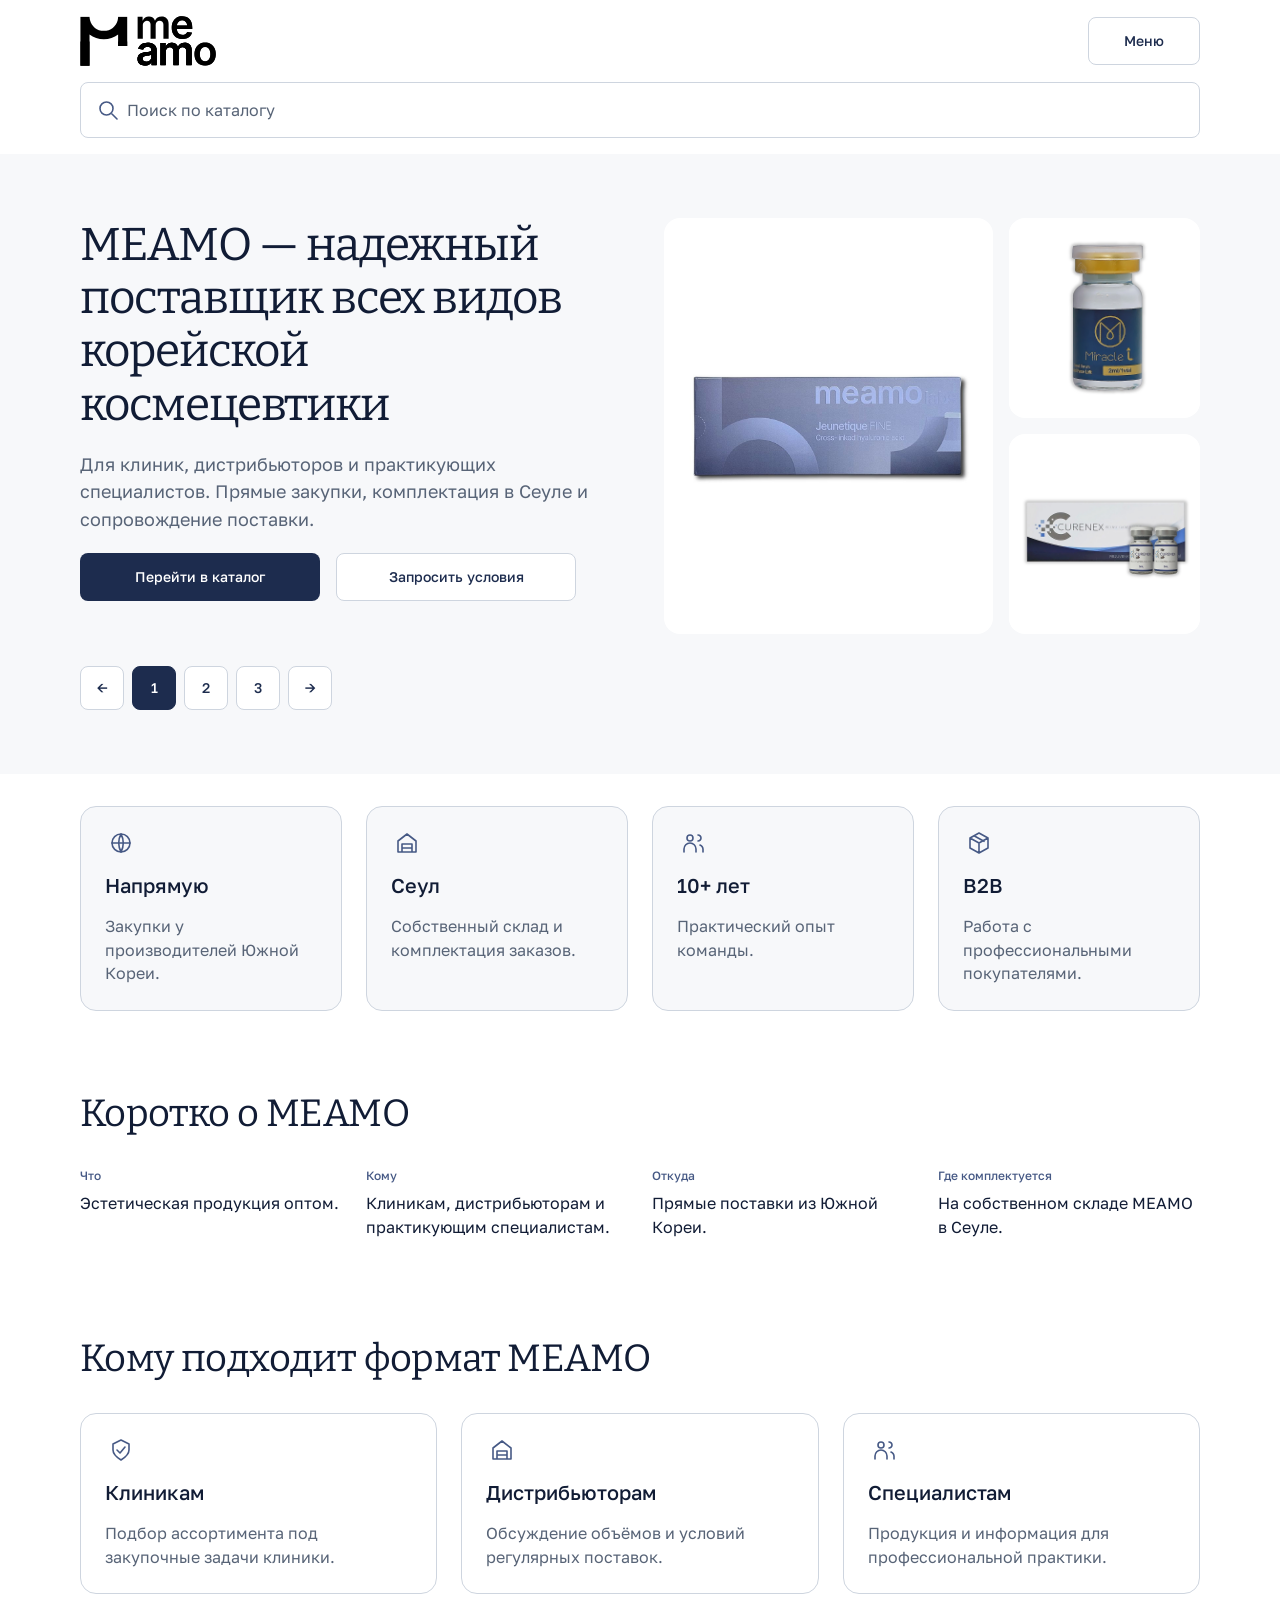
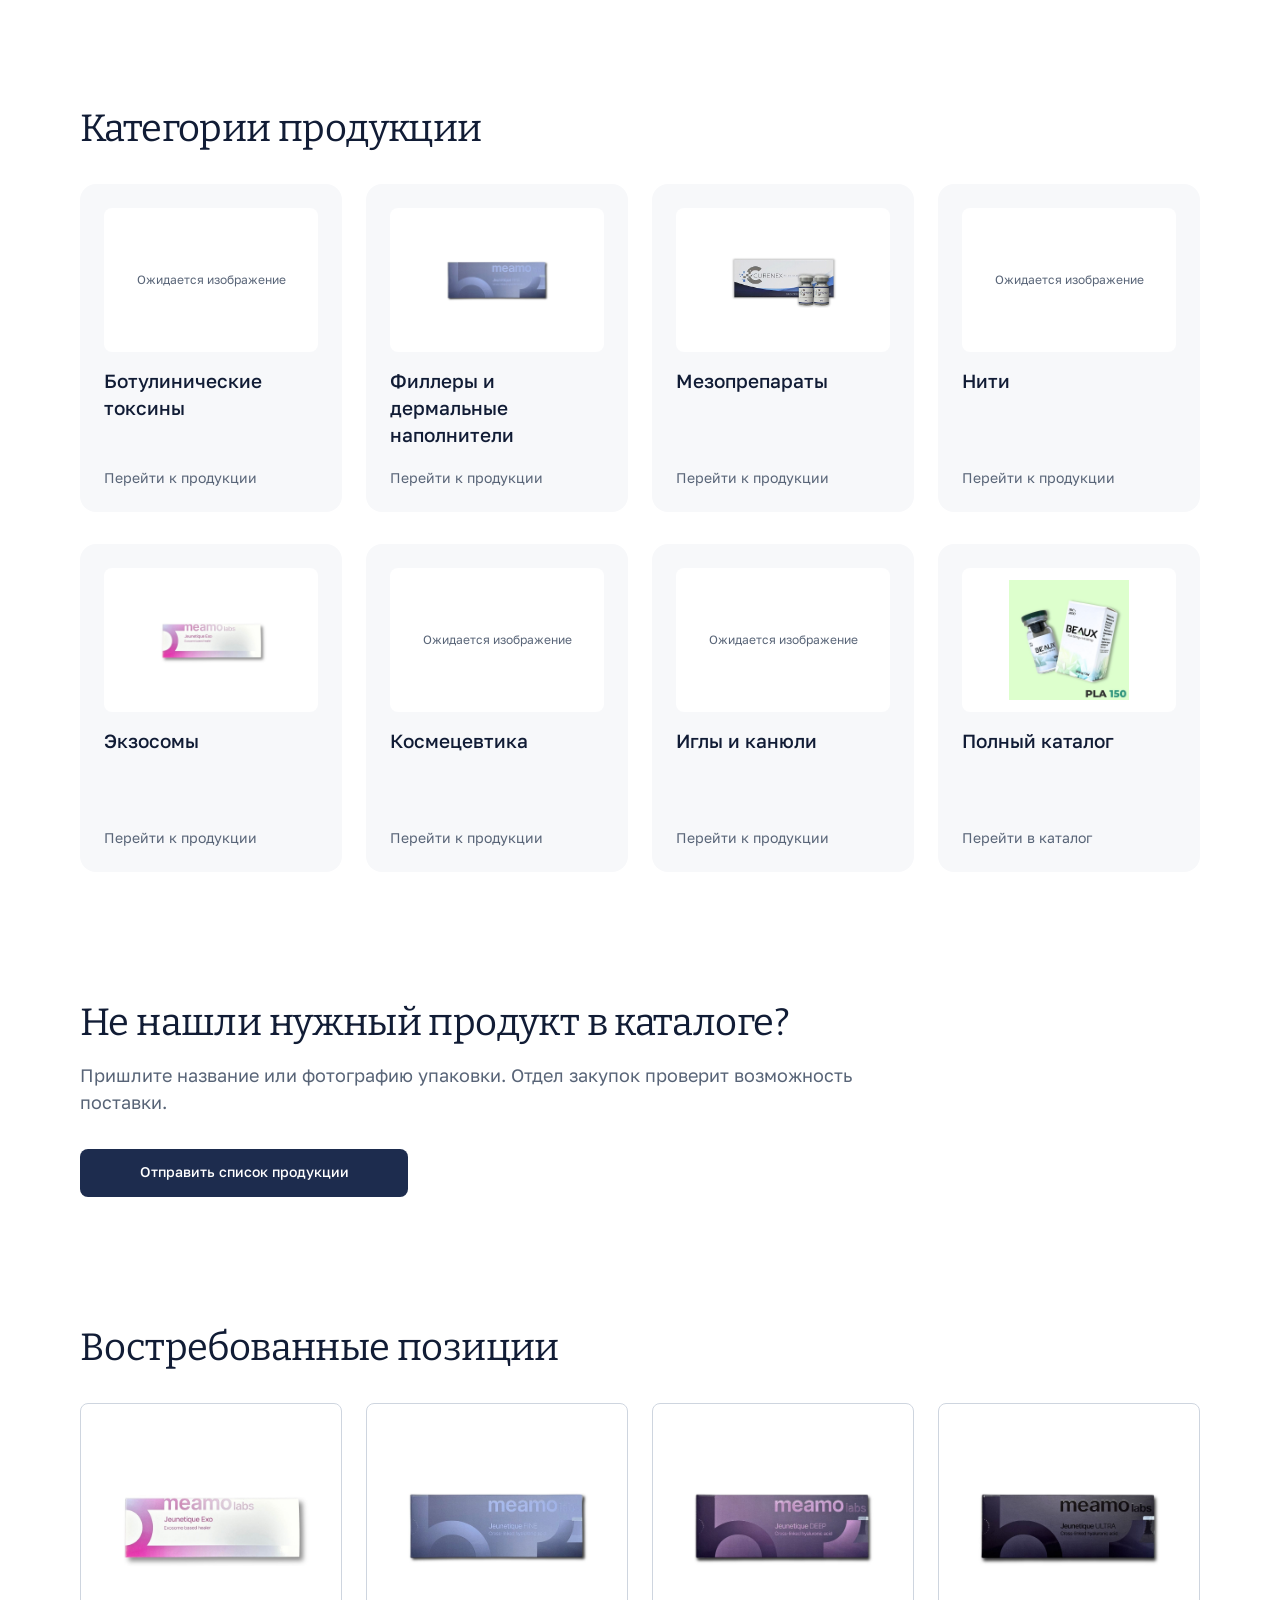
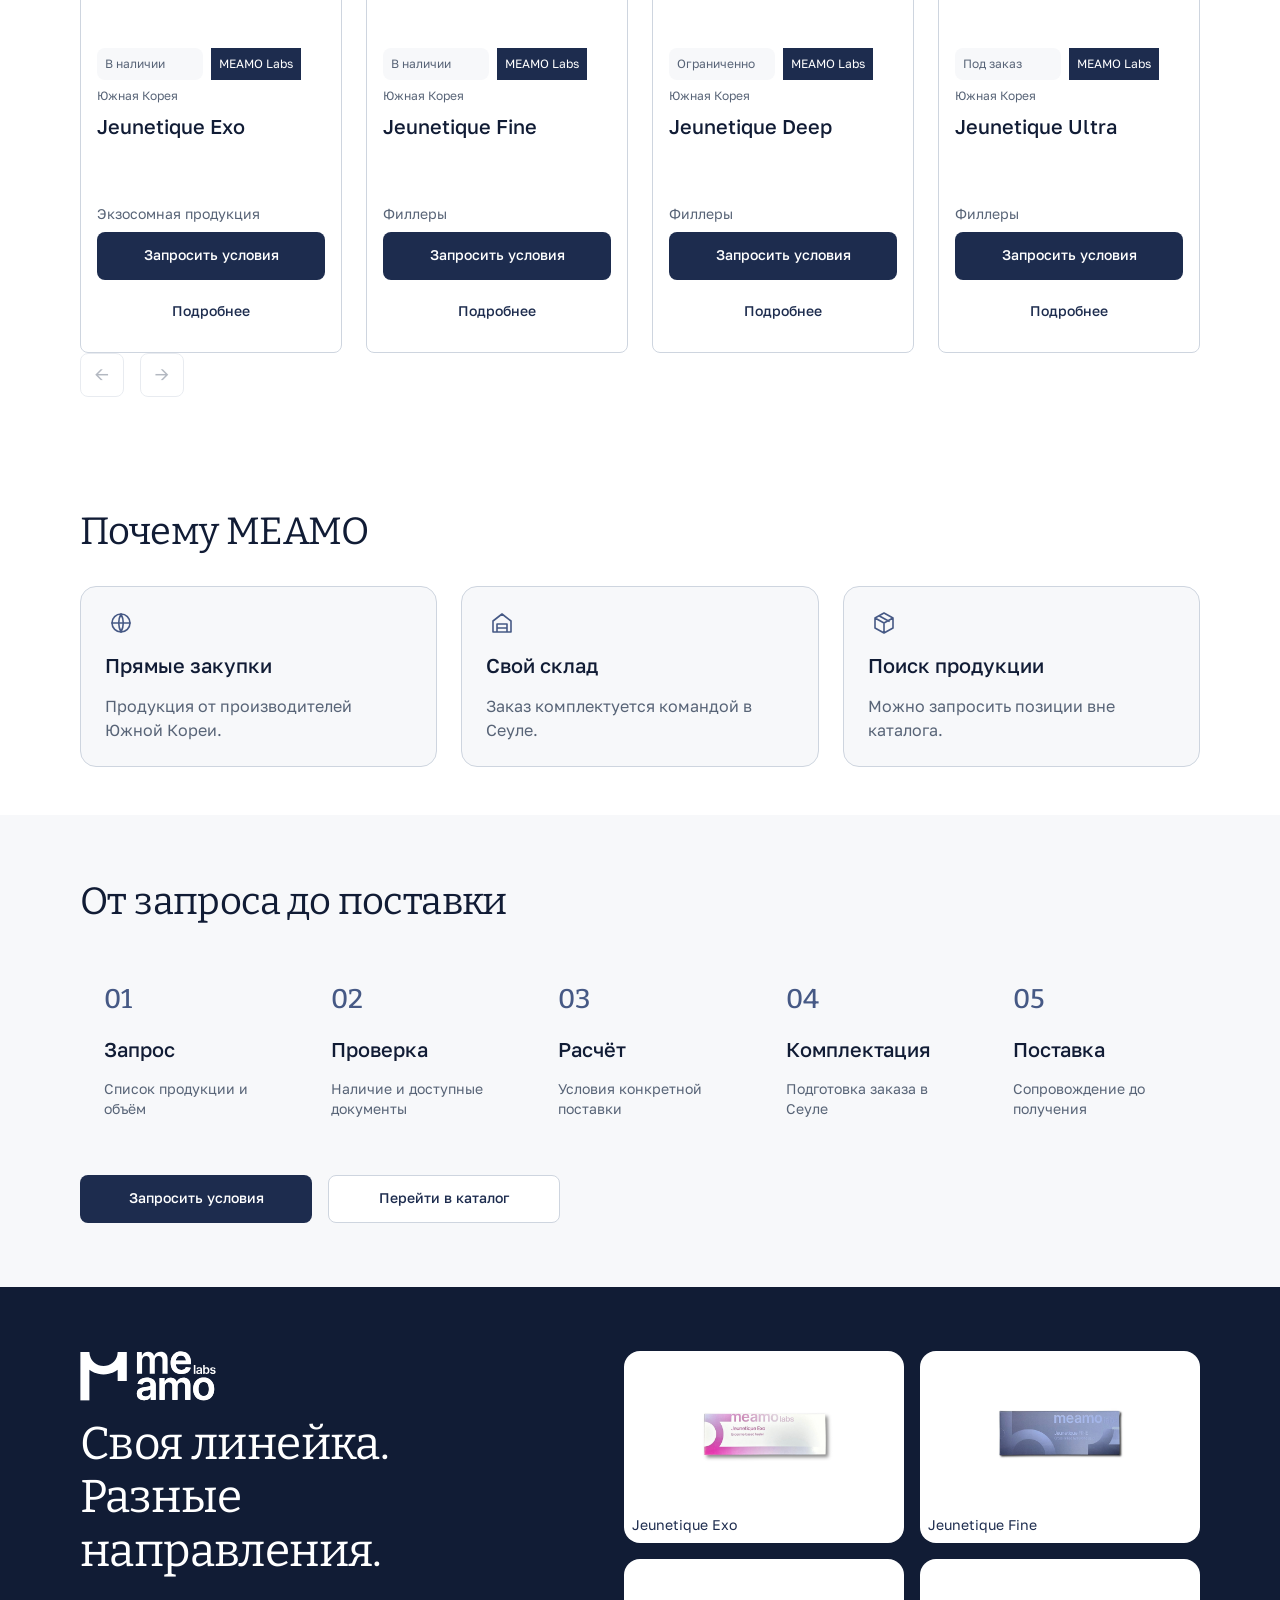
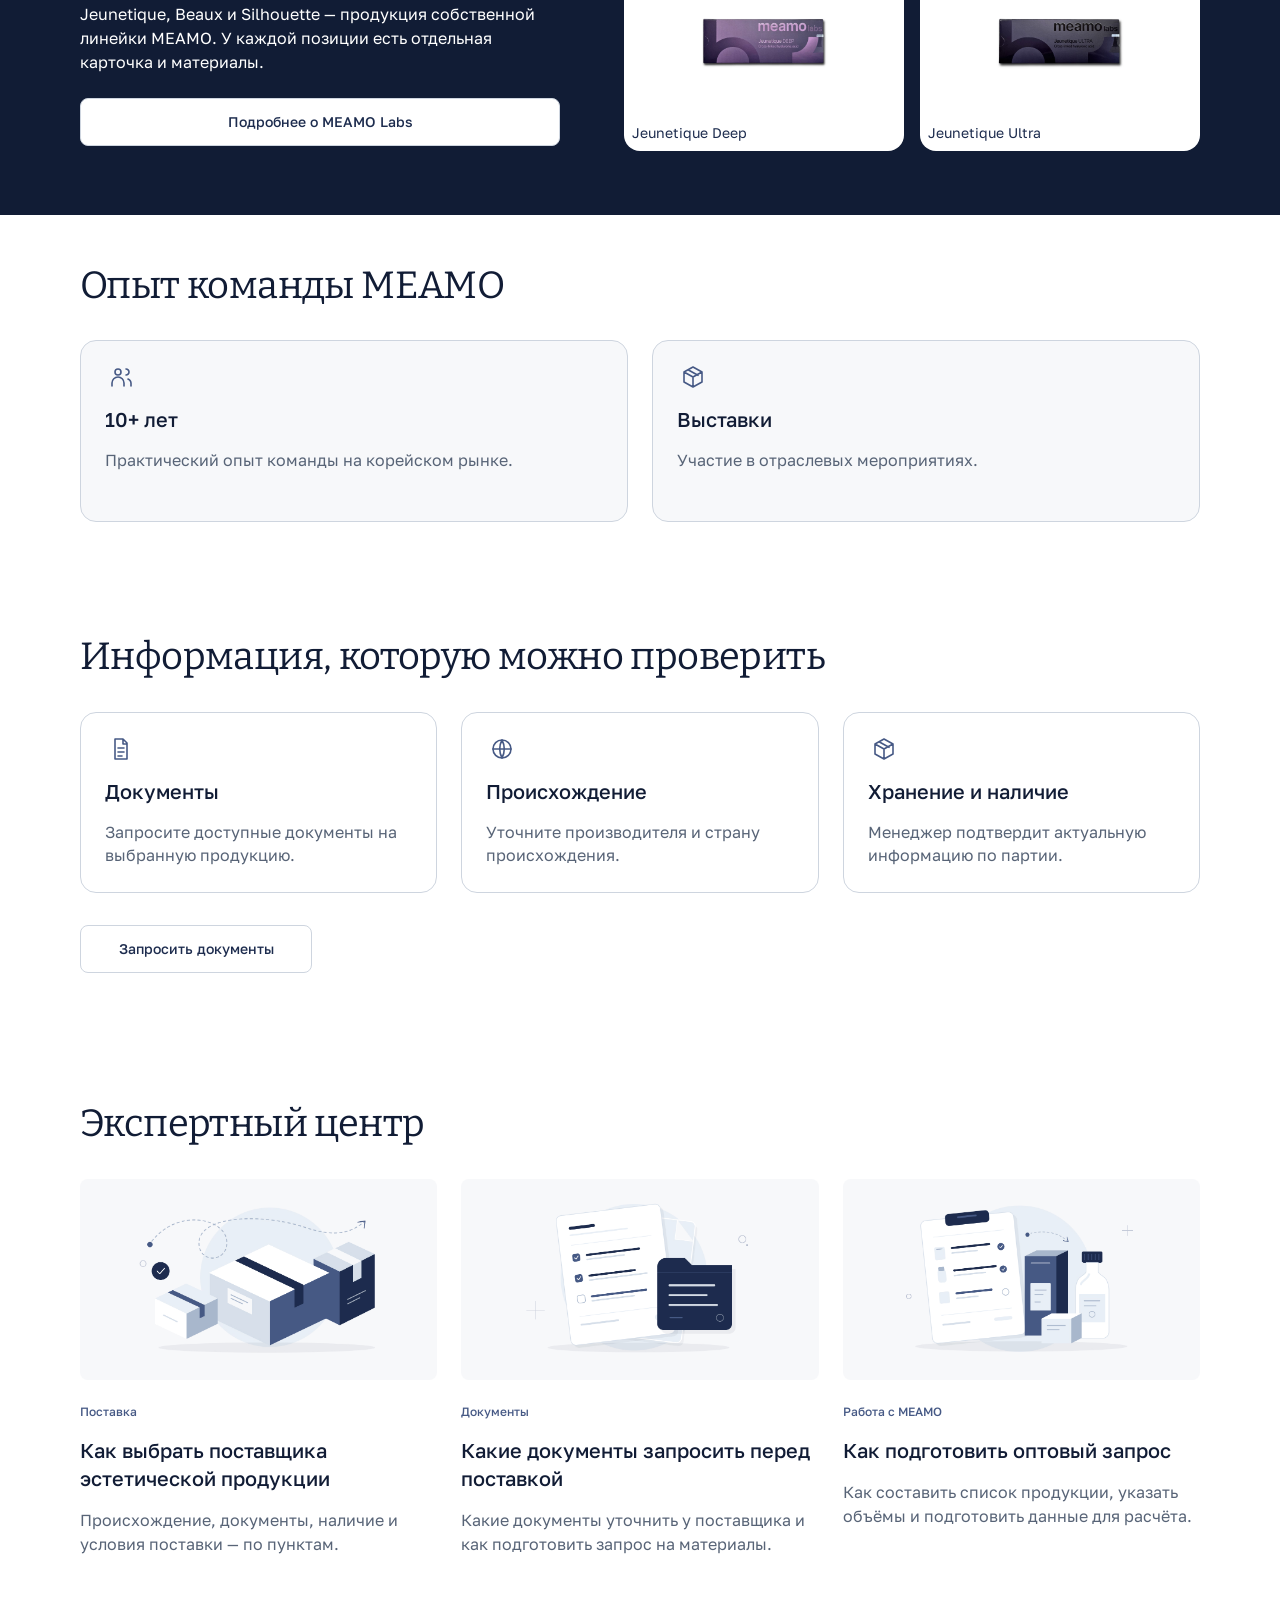
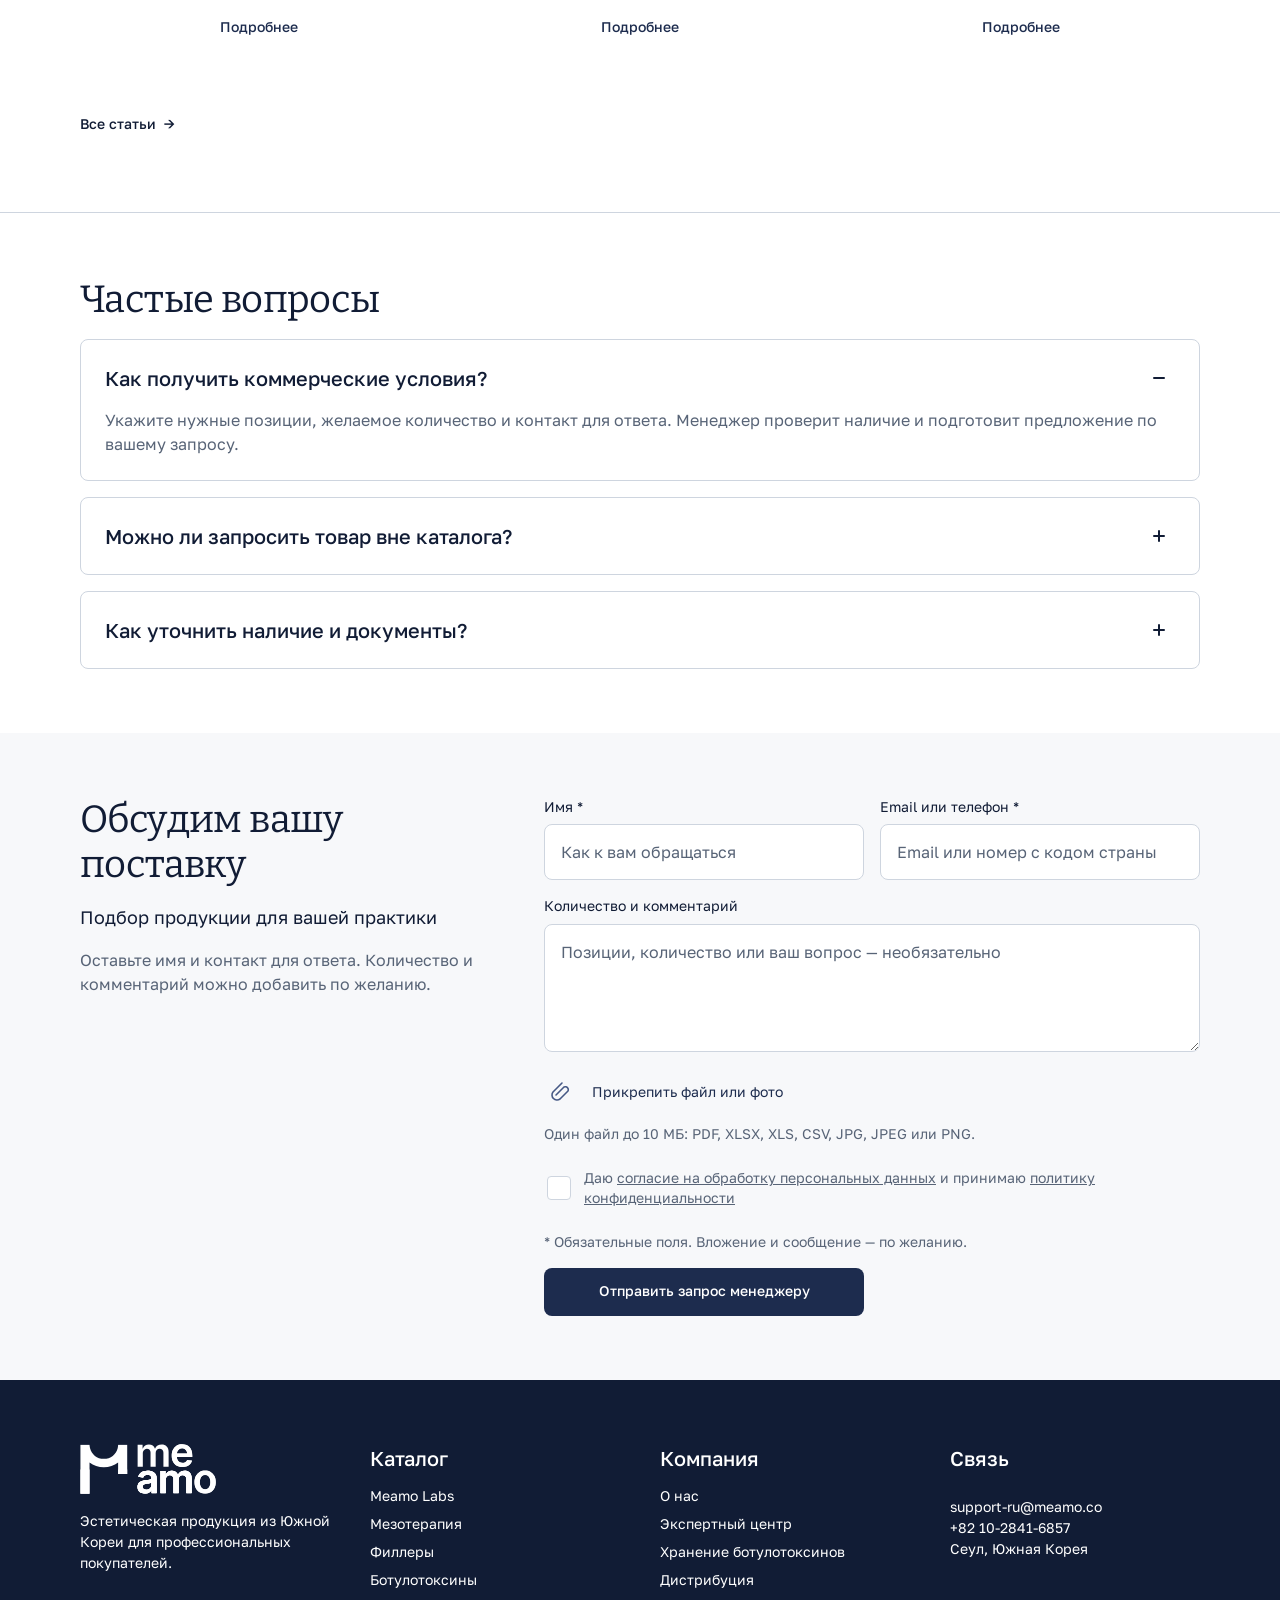
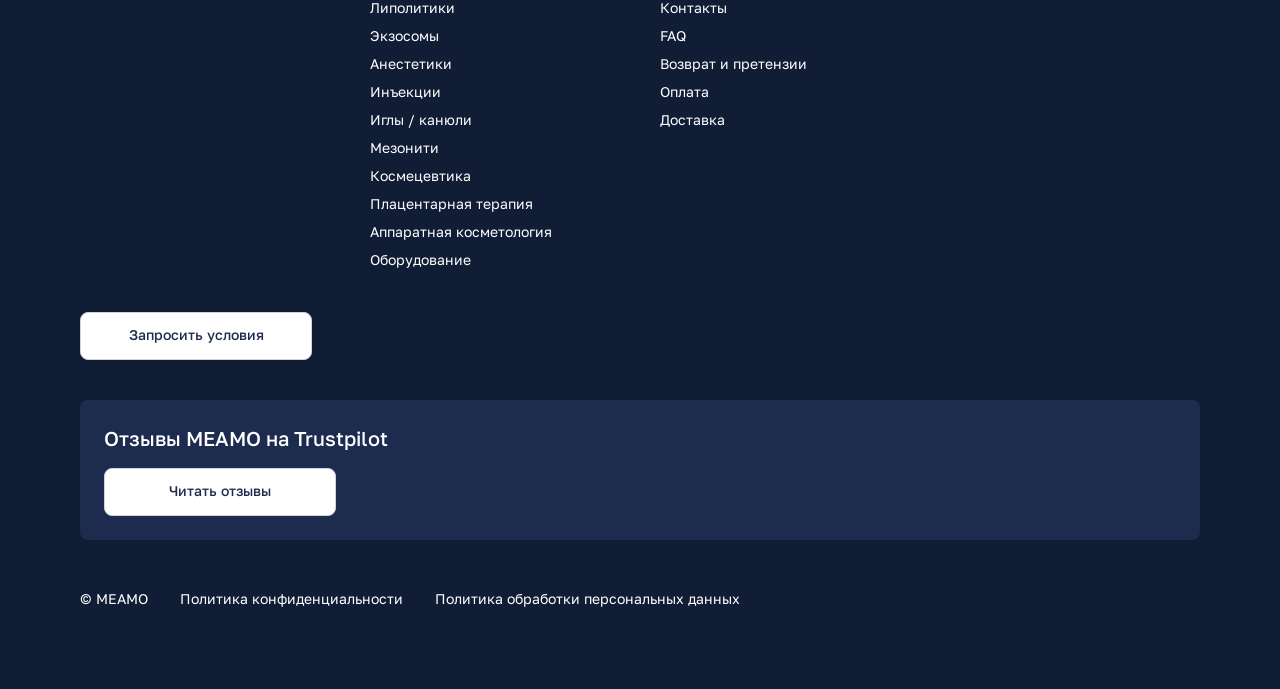
==== commit fc4480a8: "polish home" ====
--- a/index.html
+++ b/index.html
@@ -36,7 +36,7 @@
 			<form class="search" action="catalog.html" method="get" role="search">
 				<label class="visually-hidden" for="catalog-search">Поиск по каталогу: название товара или бренда</label>
 				<button class="search__submit" type="submit" aria-label="Найти в каталоге"><img src="/images/icons/search.svg"
-						alt="" width="32" height="32"></button>
+						alt="" width="24" height="24"></button>
 				<input class="search__field" id="catalog-search" type="search" name="q"
 					placeholder="Поиск по каталогу: название товара или бренда">
 			</form>
@@ -100,21 +100,21 @@
 		<div class="container">
 			<section class="grid" aria-label="Преимущества MEAMO">
 				<div class="card card--icon"><img class="card__icon" src="/images/icons/globe.svg" alt="" width="32"
-						height="32">
+						height="24">
 					<h2 class="card__title">Напрямую</h2>
 					<p class="card__description">Закупки у производителей Южной Кореи.</p>
 				</div>
 				<div class="card card--icon"><img class="card__icon" src="/images/icons/warehouse.svg" alt="" width="32"
-						height="32">
+						height="24">
 					<h2 class="card__title">Сеул</h2>
 					<p class="card__description">Собственный склад и комплектация заказов.</p>
 				</div>
 				<div class="card card--icon"><img class="card__icon" src="/images/icons/people.svg" alt="" width="32"
-						height="32">
+						height="24">
 					<h2 class="card__title">10+ лет</h2>
 					<p class="card__description">Практический опыт команды.</p>
 				</div>
-				<div class="card card--icon"><img class="card__icon" src="/images/icons/box.svg" alt="" width="32" height="32">
+				<div class="card card--icon"><img class="card__icon" src="/images/icons/box.svg" alt="" width="32" height="24">
 					<h2 class="card__title">B2B</h2>
 					<p class="card__description">Работа с профессиональными покупателями.</p>
 				</div>
@@ -152,7 +152,7 @@
 					<div class="card card--icon card--white">
 						<picture class="card__icon">
 							<source media="(max-width: 768px)" srcset="/images/icons/people.svg"><img src="/images/icons/shield.svg"
-								alt="" width="32" height="32">
+								alt="" width="32" height="24">
 						</picture>
 						<h3 class="card__title">Клиникам</h3>
 						<p class="card__description">Подбор ассортимента под закупочные задачи клиники.</p>
@@ -160,13 +160,13 @@
 					<div class="card card--icon card--white">
 						<picture class="card__icon">
 							<source media="(max-width: 768px)" srcset="/images/icons/people.svg"><img
-								src="/images/icons/warehouse.svg" alt="" width="32" height="32">
+								src="/images/icons/warehouse.svg" alt="" width="32" height="24">
 						</picture>
 						<h3 class="card__title">Дистрибьюторам</h3>
 						<p class="card__description">Обсуждение объёмов и условий регулярных поставок.</p>
 					</div>
 					<div class="card card--icon card--white"><img class="card__icon" src="/images/icons/people.svg" alt=""
-							width="32" height="32">
+							width="32" height="24">
 						<h3 class="card__title">Специалистам</h3>
 						<p class="card__description">Продукция и информация для профессиональной практики.</p>
 					</div>
@@ -250,7 +250,7 @@
 							<a class="product-card__media" href="product-jeunetique-exo.html"
 								aria-label="Подробнее о Jeunetique Exo"><img src="/images/products/Jeunetique%20Exo.jpg"
 									alt="Упаковка Jeunetique Exo" width="1000" height="1000" loading="lazy"></a>
-							<div class="product-card__labels"><span class="product-card__status">Наличие уточняется</span><span
+							<div class="product-card__labels"><span class="product-card__status">В наличии</span><span
 									class="product-card__badge">MEAMO Labs</span></div>
 							<p class="product-card__country">Южная Корея</p>
 							<h3 class="product-card__title"><a href="product-jeunetique-exo.html">Jeunetique Exo</a></h3>
@@ -264,7 +264,7 @@
 							<a class="product-card__media" href="product.html"
 								aria-label="Подробнее о Jeunetique Fine"><img src="/images/products/Jeunetique%20Fine.jpg"
 									alt="Упаковка Jeunetique Fine" width="1000" height="1000" loading="lazy"></a>
-							<div class="product-card__labels"><span class="product-card__status">Наличие уточняется</span><span
+							<div class="product-card__labels"><span class="product-card__status">В наличии</span><span
 									class="product-card__badge">MEAMO Labs</span></div>
 							<p class="product-card__country">Южная Корея</p>
 							<h3 class="product-card__title"><a href="product.html">Jeunetique Fine</a></h3>
@@ -278,7 +278,7 @@
 							<a class="product-card__media" href="product-jeunetique-deep.html"
 								aria-label="Подробнее о Jeunetique Deep"><img src="/images/products/Jeunetique%20Deep.jpg"
 									alt="Упаковка Jeunetique Deep" width="1000" height="1000" loading="lazy"></a>
-							<div class="product-card__labels"><span class="product-card__status">Наличие уточняется</span><span
+							<div class="product-card__labels"><span class="product-card__status">Ограниченно</span><span
 									class="product-card__badge">MEAMO Labs</span></div>
 							<p class="product-card__country">Южная Корея</p>
 							<h3 class="product-card__title"><a href="product-jeunetique-deep.html">Jeunetique Deep</a></h3>
@@ -292,7 +292,7 @@
 							<a class="product-card__media" href="product-jeunetique-ultra.html"
 								aria-label="Подробнее о Jeunetique Ultra"><img src="/images/products/Jeunetique%20Ultra.jpg"
 									alt="Упаковка Jeunetique Ultra" width="1000" height="1000" loading="lazy"></a>
-							<div class="product-card__labels"><span class="product-card__status">Наличие уточняется</span><span
+							<div class="product-card__labels"><span class="product-card__status">Под заказ</span><span
 									class="product-card__badge">MEAMO Labs</span></div>
 							<p class="product-card__country">Южная Корея</p>
 							<h3 class="product-card__title"><a href="product-jeunetique-ultra.html">Jeunetique Ultra</a></h3>
@@ -311,23 +311,23 @@
 				<p class="products-list__hint">Листайте подборку</p>
 			</section>
 
-			<section class="section" aria-labelledby="why-title">
+			<section class="section section--spacious" aria-labelledby="why-title">
 				<div class="section-heading">
 					<h2 id="why-title">Почему MEAMO</h2>
 				</div>
 				<div class="grid grid--three">
 					<div class="card card--icon"><img class="card__icon" src="/images/icons/globe.svg" alt="" width="32"
-							height="32">
+							height="24">
 						<h3 class="card__title">Прямые закупки</h3>
 						<p class="card__description">Продукция от производителей Южной Кореи.</p>
 					</div>
 					<div class="card card--icon"><img class="card__icon" src="/images/icons/warehouse.svg" alt="" width="32"
-							height="32">
+							height="24">
 						<h3 class="card__title">Свой склад</h3>
 						<p class="card__description">Заказ комплектуется командой в Сеуле.</p>
 					</div>
 					<div class="card card--icon"><img class="card__icon" src="/images/icons/box.svg" alt="" width="32"
-							height="32">
+							height="24">
 						<h3 class="card__title">Поиск продукции</h3>
 						<p class="card__description">Можно запросить позиции вне каталога.</p>
 					</div>
@@ -400,12 +400,12 @@
 				</div>
 				<div class="grid grid--two">
 					<div class="card card--text card--white"><img class="card__icon" src="/images/icons/people.svg" alt=""
-							width="32" height="32">
+							width="32" height="24">
 						<h3 class="card__title">10+ лет</h3>
 						<p class="card__description">Практический опыт команды на корейском рынке.</p>
 					</div>
 					<div class="card card--text card--white"><img class="card__icon" src="/images/icons/box.svg" alt="" width="32"
-							height="32">
+							height="24">
 						<h3 class="card__title">Выставки</h3>
 						<p class="card__description">Участие в отраслевых мероприятиях.</p>
 					</div>
@@ -418,17 +418,17 @@
 				</div>
 				<div class="grid grid--three">
 					<div class="card card--icon card--white"><img class="card__icon" src="/images/icons/document.svg" alt=""
-							width="32" height="32">
+							width="32" height="24">
 						<h3 class="card__title">Документы</h3>
 						<p class="card__description">Запросите доступные документы на выбранную продукцию.</p>
 					</div>
 					<div class="card card--icon card--white"><img class="card__icon" src="/images/icons/globe.svg" alt=""
-							width="32" height="32">
+							width="32" height="24">
 						<h3 class="card__title">Происхождение</h3>
 						<p class="card__description">Уточните производителя и страну происхождения.</p>
 					</div>
 					<div class="card card--icon card--white"><img class="card__icon" src="/images/icons/box.svg" alt="" width="32"
-							height="32">
+							height="24">
 						<h3 class="card__title">Хранение и наличие</h3>
 						<p class="card__description">Менеджер подтвердит актуальную информацию по партии.</p>
 					</div>
@@ -437,7 +437,7 @@
 					data-request-context="Запрос документов по продукции">Запросить документы</a>
 			</section>
 
-			<section class="expert-center-block section section--spacious" aria-labelledby="expert-title">
+			<section class="expert-center-block section section--huge" aria-labelledby="expert-title">
 				<div class="section-heading">
 					<h2 id="expert-title">Экспертный центр</h2>
 				</div>
@@ -541,7 +541,7 @@
 							placeholder="Позиции, количество или ваш вопрос — необязательно"></textarea></div>
 					<div class="form__field">
 						<div class="form__attachment"><label class="form__file-label" for="request-file"><img
-									src="/images/icons/paperclip.svg" alt="" width="32" height="32"><span>Прикрепить файл или
+									src="/images/icons/paperclip.svg" alt="" width="32" height="24"><span>Прикрепить файл или
 									фото</span><input class="form__file" id="request-file" name="attachment" type="file" accept=".pdf,.xlsx,.xls,.csv,.jpg,.jpeg,.png"
 									aria-describedby="request-file-hint"></label><button class="form__remove-file" type="button" hidden
 								aria-label="Удалить выбранный файл">×</button></div>
@@ -610,7 +610,7 @@
 			<a class="footer__request button button--secondary" href="#request">Запросить условия</a>
 			<div class="footer__reviews">
 				<h2>Отзывы MEAMO на Trustpilot</h2>
-				<p>Раздел отзывов готовится к подключению.</p>
+				<a class="footer__reviews-link button button--secondary" href="/" rel="noopener noreferrer">Читать отзывы</a>
 			</div>
 			<div class="footer__legal"><span>© MEAMO</span><a href="privacy.html">Политика конфиденциальности</a><a
 					href="personal-data.html">Политика обработки персональных данных</a></div>
--- a/styles/css/styles.css
+++ b/styles/css/styles.css
@@ -395,7 +395,7 @@
 }
 @media (max-width: 768px) {
   .section--spacious {
-    margin-block-start: 80px;
+    margin-block-start: 72px;
   }
 }
 .section--compact {
@@ -403,7 +403,7 @@
 }
 @media (max-width: 768px) {
   .section--compact {
-    margin-block-start: 40px;
+    margin-block-start: 32px;
   }
 }
 .section--ending {
@@ -428,6 +428,14 @@
 @media (max-width: 768px) {
   .section--before-form {
     margin-bottom: 40px;
+  }
+}
+.section--huge {
+  margin-block-start: 128px;
+}
+@media (max-width: 768px) {
+  .section--huge {
+    margin-block-start: 82px;
   }
 }
 .section__action {
@@ -440,6 +448,7 @@
   .section__action {
     width: 100%;
     min-width: 0;
+    margin-top: 24px;
   }
 }
 
@@ -450,11 +459,6 @@
   .grid + .section {
     margin-block-start: 56px;
   }
-}
-
-main {
-  padding-block-end: 0;
-  flex: 1;
 }
 
 html {
@@ -465,18 +469,20 @@
 
 body {
   font-size: clamp(16px, 15.2957746479px + 0.1877934272vw, 18px);
+  display: flex;
+  flex-direction: column;
   font-family: var(--font-family-base);
   color: var(--color-ink);
   font-style: normal;
   font-weight: 400;
   line-height: 1.55;
   background-color: var(--color-white);
+  min-height: 100dvh;
   font-optical-sizing: auto;
   overflow-wrap: anywhere;
   scrollbar-color: var(--color-blue) var(--transparent);
   scrollbar-width: thin;
   overscroll-behavior: contain;
-  display: flex; flex-direction: column; min-height: 100dvh;
 }
 body::-webkit-scrollbar {
   width: 2px;
@@ -501,6 +507,11 @@
 ::selection {
   color: var(--color-white);
   background-color: var(--color-blue);
+}
+
+main {
+  flex: 1;
+  padding-block-end: 0;
 }
 
 a,
@@ -677,8 +688,7 @@
 }
 
 :focus-visible {
-  outline: 3px solid var(--color-hover);
-  outline-offset: 4px;
+  outline: 2px solid var(--color-hover);
 }
 
 .button {
@@ -812,7 +822,7 @@
   min-width: 0;
 }
 .form__label {
-  line-height: 20px;
+  line-height: 1.42;
 }
 .form__input, .form__textarea {
   font-size: clamp(16px, 16px + 0vw, 16px);
@@ -823,7 +833,7 @@
   border: 1px solid var(--color-line);
   border-radius: var(--radius-sm);
   background-color: var(--color-white);
-  line-height: 24px;
+  line-height: 1.5;
 }
 .form__input:focus-visible, .form__textarea:focus-visible {
   outline-offset: -3px;
@@ -851,7 +861,7 @@
   min-height: 48px;
   padding-block: 8px;
   color: var(--color-blue);
-  line-height: 20px;
+  line-height: 1.42;
   cursor: pointer;
 }
 .form__file-label:has(:focus-visible) {
@@ -861,6 +871,10 @@
 }
 .form__file-label img {
   flex: 0 0 32px;
+  width: 32px;
+  height: 24px;
+  -o-object-fit: contain;
+     object-fit: contain;
 }
 .form__file {
   position: absolute;
@@ -913,7 +927,7 @@
 }
 .form__checkbox-label {
   color: var(--color-muted);
-  line-height: 20px;
+  line-height: 1.42;
   cursor: pointer;
 }
 .form__checkbox-label a {
@@ -921,6 +935,9 @@
 }
 .form__status {
   color: var(--color-muted);
+}
+.form__status[hidden] {
+  display: none;
 }
 .form__submit {
   justify-self: start;
@@ -934,11 +951,11 @@
 }
 
 .header {
+  flex-shrink: 0;
   position: sticky;
   top: 0;
   z-index: 10;
   background-color: var(--color-white);
-  flex-shrink: 0;
 }
 .header__container {
   display: grid;
@@ -1037,12 +1054,12 @@
 }
 
 .footer {
+  flex-shrink: 0;
   font-size: clamp(14px, 14px + 0vw, 14px);
   padding-block: 64px 80px;
   background-color: var(--color-ink);
   color: var(--color-white);
   line-height: 1.5;
-  flex-shrink: 0;
 }
 @media (max-width: 768px) {
   .footer {
@@ -1079,7 +1096,7 @@
 @media (max-width: 1024px) {
   .footer__columns {
     grid-template-columns: repeat(2, minmax(0, 1fr));
-    gap: 40px 24px;
+    gap: 32px 24px;
   }
 }
 .footer__brand img {
@@ -1105,13 +1122,13 @@
 }
 .footer__contacts address {
   display: grid;
-  margin-top: 16px;
+  margin-top: 24px;
   font-style: normal;
   overflow-wrap: anywhere;
 }
 @media (max-width: 768px) {
   .footer__contacts address {
-    gap: 16px;
+    gap: 12px;
   }
 }
 .footer__request {
@@ -1129,8 +1146,15 @@
   border-radius: var(--radius-sm);
   background-color: var(--color-blue);
 }
-.footer__reviews p {
+.footer__reviews-link {
+  width: 232px;
+  max-width: 100%;
   margin-top: 16px;
+}
+@media (max-width: 768px) {
+  .footer__reviews-link {
+    width: 100%;
+  }
 }
 .footer__legal {
   display: flex;
@@ -1142,7 +1166,7 @@
   .footer__legal {
     display: grid;
     gap: 12px;
-    margin-top: 56px;
+    margin-top: 40px;
   }
 }
 @media (max-width: 1024px) {
@@ -1213,12 +1237,11 @@
   }
 }
 .hero-split__intro {
-  margin-top: 32px;
+  margin-top: 20px;
   color: var(--color-muted);
 }
 @media (max-width: 768px) {
   .hero-split__intro {
-    margin-top: 24px;
     line-height: 1.5;
   }
 }
@@ -1226,7 +1249,7 @@
   display: flex;
   flex-wrap: wrap;
   gap: 16px;
-  margin-top: 16px;
+  margin-top: 20px;
 }
 @media (max-width: 768px) {
   .hero-split__actions {
@@ -1500,7 +1523,15 @@
 .card__icon {
   display: block;
   width: 32px;
-  height: 32px;
+  height: 24px;
+  -o-object-fit: contain;
+     object-fit: contain;
+}
+.card__icon img {
+  width: 100%;
+  height: 100%;
+  -o-object-fit: contain;
+     object-fit: contain;
 }
 .card__label {
   font-size: clamp(12px, 12px + 0vw, 12px);
@@ -1509,7 +1540,7 @@
   line-height: 1.33;
   letter-spacing: normal;
   color: var(--color-hover);
-  margin-bottom: 12px;
+  margin-bottom: 8px;
   text-wrap: initial;
 }
 .card--icon, .card--text.card--white {
@@ -1537,7 +1568,7 @@
   }
 }
 .card--icon .card__description, .card--text.card--white .card__description {
-  margin-top: 8px;
+  margin-top: 16px;
 }
 @media (max-width: 768px) {
   .card--icon .card__description, .card--text.card--white .card__description {
@@ -1574,7 +1605,7 @@
 .card--icon-side {
   font-size: clamp(14px, 14px + 0vw, 14px);
   display: grid;
-  grid-template-columns: 24px minmax(0, 1fr);
+  grid-template-columns: 32px minmax(0, 1fr);
   gap: 8px 16px;
   padding: 24px;
   border-radius: var(--radius-sm);
@@ -1583,8 +1614,6 @@
 }
 .card--icon-side .card__icon {
   grid-row: span 2;
-  width: 24px;
-  height: 24px;
 }
 .card--icon-side .card__title {
   text-decoration: underline;
@@ -1681,7 +1710,7 @@
 .category-card {
   display: grid;
   grid-template-rows: auto 1fr auto;
-  gap: 24px;
+  gap: 16px;
   min-width: 0;
   padding: 24px;
   border-radius: var(--radius-md);
@@ -1762,10 +1791,15 @@
   font-weight: 500;
   letter-spacing: normal;
   text-wrap: initial;
+  min-height: 84px;
+}
+@media (max-width: 768px) {
+  .category-card__title {
+    min-height: unset;
+  }
 }
 .category-card__caption {
   font-size: clamp(14px, 14px + 0vw, 14px);
-  margin-top: 12px;
   color: var(--color-muted);
   line-height: 1.42;
 }
@@ -1801,6 +1835,10 @@
   padding-left: 8px;
   border-radius: var(--radius-sm);
 }
+.search__submit img {
+  width: 24px;
+  height: 24px;
+}
 .search__field {
   font-size: clamp(16px, 16px + 0vw, 16px);
   width: 100%;
@@ -1814,15 +1852,15 @@
 }
 
 .request-promo {
-  margin-top: 120px;
+  margin-top: 128px;
 }
 @media (max-width: 768px) {
   .request-promo {
-    margin-top: 64px;
+    margin-top: 80px;
   }
 }
 .request-promo .section-heading {
-  margin-bottom: 24px;
+  margin-bottom: 16px;
 }
 .request-promo__text {
   max-width: 800px;
@@ -1918,7 +1956,6 @@
 .products-list__controls {
   display: flex;
   gap: 16px;
-  margin-top: 32px;
 }
 @media (max-width: 768px) {
   .products-list__controls {
@@ -2002,6 +2039,7 @@
   gap: 8px;
   margin-top: 16px;
   line-height: 16px;
+  padding-right: 24px;
 }
 .product-card__status {
   flex: 1;
@@ -2159,17 +2197,12 @@
 .supply-process__steps {
   display: grid;
   grid-template-columns: repeat(5, minmax(0, 1fr));
-  gap: 24px;
-}
-@media (max-width: 1024px) {
-  .supply-process__steps {
-    gap: 16px;
-  }
+  gap: 16px;
 }
 @media (max-width: 768px) {
   .supply-process__steps {
     grid-template-columns: minmax(0, 1fr);
-    gap: 24px;
+    gap: 8px;
   }
 }
 .supply-process__step {
@@ -2192,11 +2225,11 @@
 .supply-process__number {
   font-size: clamp(20px, 17.1830985915px + 0.7511737089vw, 28px);
   display: block;
-  margin-bottom: 24px;
+  margin-bottom: 16px;
   color: var(--color-hover);
   font-family: var(--font-family-accent);
   font-weight: 500;
-  line-height: 1.28;
+  line-height: 1.4;
 }
 @media (max-width: 768px) {
   .supply-process__number {
@@ -2232,6 +2265,7 @@
 @media (max-width: 768px) {
   .supply-process__actions {
     display: grid;
+    margin-top: 24px;
   }
 }
 .supply-process__actions .button {
@@ -2288,6 +2322,7 @@
 }
 @media (max-width: 768px) {
   .labs-presentation h2 {
+    margin-top: 24px;
     line-height: 1.2222;
   }
 }
@@ -2295,8 +2330,8 @@
   margin-top: 24px;
 }
 .labs-presentation__copy .button {
-  width: -moz-fit-content;
-  width: fit-content;
+  width: цшверЖ аше-сщтеутеж -moz-fit-content;
+  width: цшверЖ аше-сщтеутеж fit-content;
   margin-top: 24px;
 }
 @media (max-width: 768px) {
@@ -2395,11 +2430,7 @@
   min-height: 48px;
   margin-top: 48px;
   font-weight: 500;
-}
-@media (max-width: 768px) {
-  .expert-center-block__all {
-    margin-top: 32px;
-  }
+  padding-block: 12px;
 }
 @media (hover: hover) {
   .expert-center-block__all:hover {
@@ -2482,6 +2513,12 @@
 .article-card__description {
   margin-bottom: 24px;
   color: var(--color-muted);
+  min-height: 72px;
+}
+@media (max-width: 768px) {
+  .article-card__description {
+    margin-bottom: 16px;
+  }
 }
 .article-card__link {
   margin-top: auto;
@@ -2519,12 +2556,12 @@
 }
 @media (max-width: 768px) {
   .faq {
-    margin-top: 48px;
+    margin-top: 40px;
     padding-block: 40px;
   }
 }
 .faq .section-heading {
-  margin-bottom: 24px;
+  margin-bottom: 16px;
 }
 .faq__items {
   display: grid;
@@ -2570,15 +2607,15 @@
 }
 .faq__indicator {
   position: relative;
-  flex: 0 0 24px;
-  width: 24px;
-  height: 24px;
+  align-self: stretch;
+  flex: 0 0 32px;
+  width: 32px;
 }
 .faq__indicator::before, .faq__indicator::after {
   content: "";
   position: absolute;
-  top: 11px;
-  left: 6px;
+  top: calc(50% - 1px);
+  left: 10px;
   width: 12px;
   height: 2px;
   border-radius: 1px;
@@ -2597,6 +2634,9 @@
   transform: rotate(0deg) scaleX(0);
   opacity: 0;
 }
+.faq__toggle[aria-expanded=true] {
+  padding-bottom: 16px;
+}
 .faq__answer {
   font-size: clamp(16px, 16px + 0vw, 16px);
   display: grid;
@@ -2644,11 +2684,12 @@
 @media (max-width: 1024px) {
   .compact-request__container {
     grid-template-columns: minmax(0, 1fr);
+    gap: 24px;
   }
 }
 .compact-request__context {
   font-size: clamp(18px, 18px + 0vw, 18px);
-  margin-top: 24px;
+  margin-top: 16px;
   line-height: 1.55;
 }
 .compact-request__intro {
@@ -3075,7 +3116,7 @@
      -moz-appearance: none;
           appearance: none;
   padding-right: 48px;
-  background-image: url("/images/icons/Chevron.svg");
+  background-image: url("/images/icons/chevron-sm.svg");
   background-position: right 16px center;
   background-size: 24px;
   background-repeat: no-repeat;
@@ -3529,6 +3570,12 @@
   background-color: var(--color-paper);
   line-height: 1.5;
 }
+.document-card > img {
+  width: 32px;
+  height: 24px;
+  -o-object-fit: contain;
+     object-fit: contain;
+}
 .document-card h3 {
   font-size: clamp(20px, 20px + 0vw, 20px);
   margin-top: 16px;
@@ -3745,6 +3792,10 @@
 .contacts-channels__contact img {
   grid-row: span 2;
   align-self: center;
+  width: 32px;
+  height: 24px;
+  -o-object-fit: contain;
+     object-fit: contain;
 }
 .contacts-channels__contact dt {
   font-size: clamp(14px, 14px + 0vw, 14px);
@@ -3807,8 +3858,19 @@
   padding: 32px;
   background-color: var(--color-mist);
 }
-.contacts-map__surface { min-height: 320px; border: 1px solid var(--color-line); border-radius: var(--radius-md); background-color: var(--color-white); overflow: hidden; }
-.contacts-map__frame { display: block; width: 100%; height: 320px; border: 0; }
+.contacts-map__surface {
+  min-height: 320px;
+  border: 1px solid var(--color-line);
+  border-radius: var(--radius-md);
+  background-color: var(--color-white);
+  overflow: hidden;
+}
+.contacts-map__frame {
+  display: block;
+  width: 100%;
+  height: 320px;
+  border: 0;
+}
 .contacts-map__city {
   font-size: clamp(28px, 28px + 0vw, 28px);
   margin-top: 16px;
@@ -3970,10 +4032,12 @@
 .article-body__text > ol {
   list-style: decimal;
 }
-.article-body__text > ul > li, .article-body__text > ol > li {
+.article-body__text > ul > li,
+.article-body__text > ol > li {
   padding-left: 8px;
 }
-.article-body__text > ul > li + li, .article-body__text > ol > li + li {
+.article-body__text > ul > li + li,
+.article-body__text > ol > li + li {
   margin-top: 16px;
 }
 .article-body__text > p a {
@@ -4013,15 +4077,55 @@
   }
 }
 
-.article-contents { font-size: 14px; grid-column: 2; grid-row: 1; padding: 24px; background-color: var(--color-paper); }
-@media (max-width: 1024px) { .article-contents { grid-column: auto; grid-row: auto; } }
-.article-contents__title { font-size: 20px; font-family: var(--font-family-base); font-weight: 500; line-height: 1.4; letter-spacing: normal; }
-.article-contents ol { display: grid; gap: 24px; margin-top: 24px; padding-left: 20px; list-style: decimal; }
-.article-contents li { color: var(--color-muted); }
-.article-contents li:has([aria-current='location']) { color: var(--color-blue); text-decoration: underline; }
-.article-contents a { display: block; padding-block: 8px; }
-@media (hover: hover) { .article-contents a:hover { text-decoration: underline; } }
-@media (hover: none) { .article-contents a:active { text-decoration: underline; } }
+.article-contents {
+  font-size: clamp(14px, 14px + 0vw, 14px);
+  grid-column: 2;
+  grid-row: 1;
+  padding: 24px;
+  background-color: var(--color-paper);
+}
+@media (max-width: 1024px) {
+  .article-contents {
+    grid-column: auto;
+    grid-row: auto;
+  }
+}
+.article-contents__title {
+  font-size: clamp(20px, 20px + 0vw, 20px);
+  font-family: var(--font-family-base);
+  font-weight: 500;
+  line-height: 1.4;
+  letter-spacing: normal;
+}
+.article-contents ol {
+  display: grid;
+  gap: 24px;
+  margin-top: 24px;
+  padding-left: 20px;
+  list-style: decimal;
+}
+.article-contents li {
+  color: var(--color-muted);
+}
+.article-contents li:has([aria-current=location]) {
+  color: var(--color-blue);
+  text-decoration: underline;
+}
+.article-contents a {
+  display: block;
+  padding-block: 8px;
+}
+@media (hover: hover) {
+  .article-contents a:hover {
+    text-decoration: underline;
+  }
+}
+@media (hover: none) {
+  .article-contents a:active {
+    text-decoration: underline;
+  }
+}
+
 .article-sources {
   font-size: clamp(14px, 14px + 0vw, 14px);
   padding: 24px;
@@ -4039,6 +4143,46 @@
   margin-top: 16px;
   color: var(--color-muted);
 }
+.article-sources__list {
+  display: grid;
+  gap: 16px;
+  margin-top: 16px;
+  padding: 0;
+  list-style: none;
+}
+.article-sources__item {
+  padding: 16px;
+  border: 1px solid var(--color-line);
+  border-radius: var(--radius-sm);
+  background-color: var(--color-white);
+}
+.article-sources__item h3 {
+  font-size: clamp(16px, 16px + 0vw, 16px);
+  font-family: var(--font-family-base);
+  font-weight: 500;
+  line-height: 1.5;
+  letter-spacing: normal;
+  text-wrap: initial;
+}
+.article-sources__item p {
+  margin-top: 8px;
+}
+.article-sources__item a {
+  display: inline-block;
+  margin-top: 8px;
+  color: var(--color-blue);
+  font-weight: 500;
+}
+@media (hover: hover) {
+  .article-sources__item a:hover {
+    text-decoration: underline;
+  }
+}
+@media (hover: none) {
+  .article-sources__item a:active {
+    text-decoration: underline;
+  }
+}
 
 .article-sidebar {
   display: grid;
@@ -4046,7 +4190,6 @@
   grid-row: 2;
   gap: 24px;
   min-width: 0;
-
 }
 @media (max-width: 1024px) {
   .article-sidebar {
@@ -4086,10 +4229,15 @@
   margin-top: 24px;
 }
 
+main:has(> .error-page) {
+  display: flex;
+  flex-direction: column;
+}
+
 .error-page {
+  flex: 1;
   padding-block: 80px;
   background-color: var(--color-paper);
-  flex: 1;
 }
 @media (max-width: 768px) {
   .error-page {
@@ -4177,13 +4325,4 @@
 .error-page__decoration p {
   font-size: clamp(14px, 14px + 0vw, 14px);
   color: var(--color-hover);
-}
-main:has(> .error-page) { display: flex; flex-direction: column; }
-.form__status[hidden] { display: none; }
-.article-sources__list { display: grid; gap: 16px; margin-top: 16px; padding: 0; list-style: none; }
-.article-sources__item { padding: 16px; border: 1px solid var(--color-line); border-radius: var(--radius-sm); background-color: var(--color-white); }
-.article-sources__item h3 { font-size: 16px; font-family: var(--font-family-base); font-weight: 500; line-height: 1.5; letter-spacing: normal; text-wrap: initial; }
-.article-sources__item p { margin-top: 8px; }
-.article-sources__item a { display: inline-block; margin-top: 8px; color: var(--color-blue); font-weight: 500; }
-@media (hover: hover) { .article-sources__item a:hover { text-decoration: underline; } }
-@media (hover: none) { .article-sources__item a:active { text-decoration: underline; } }
+}/*# sourceMappingURL=styles.css.map */
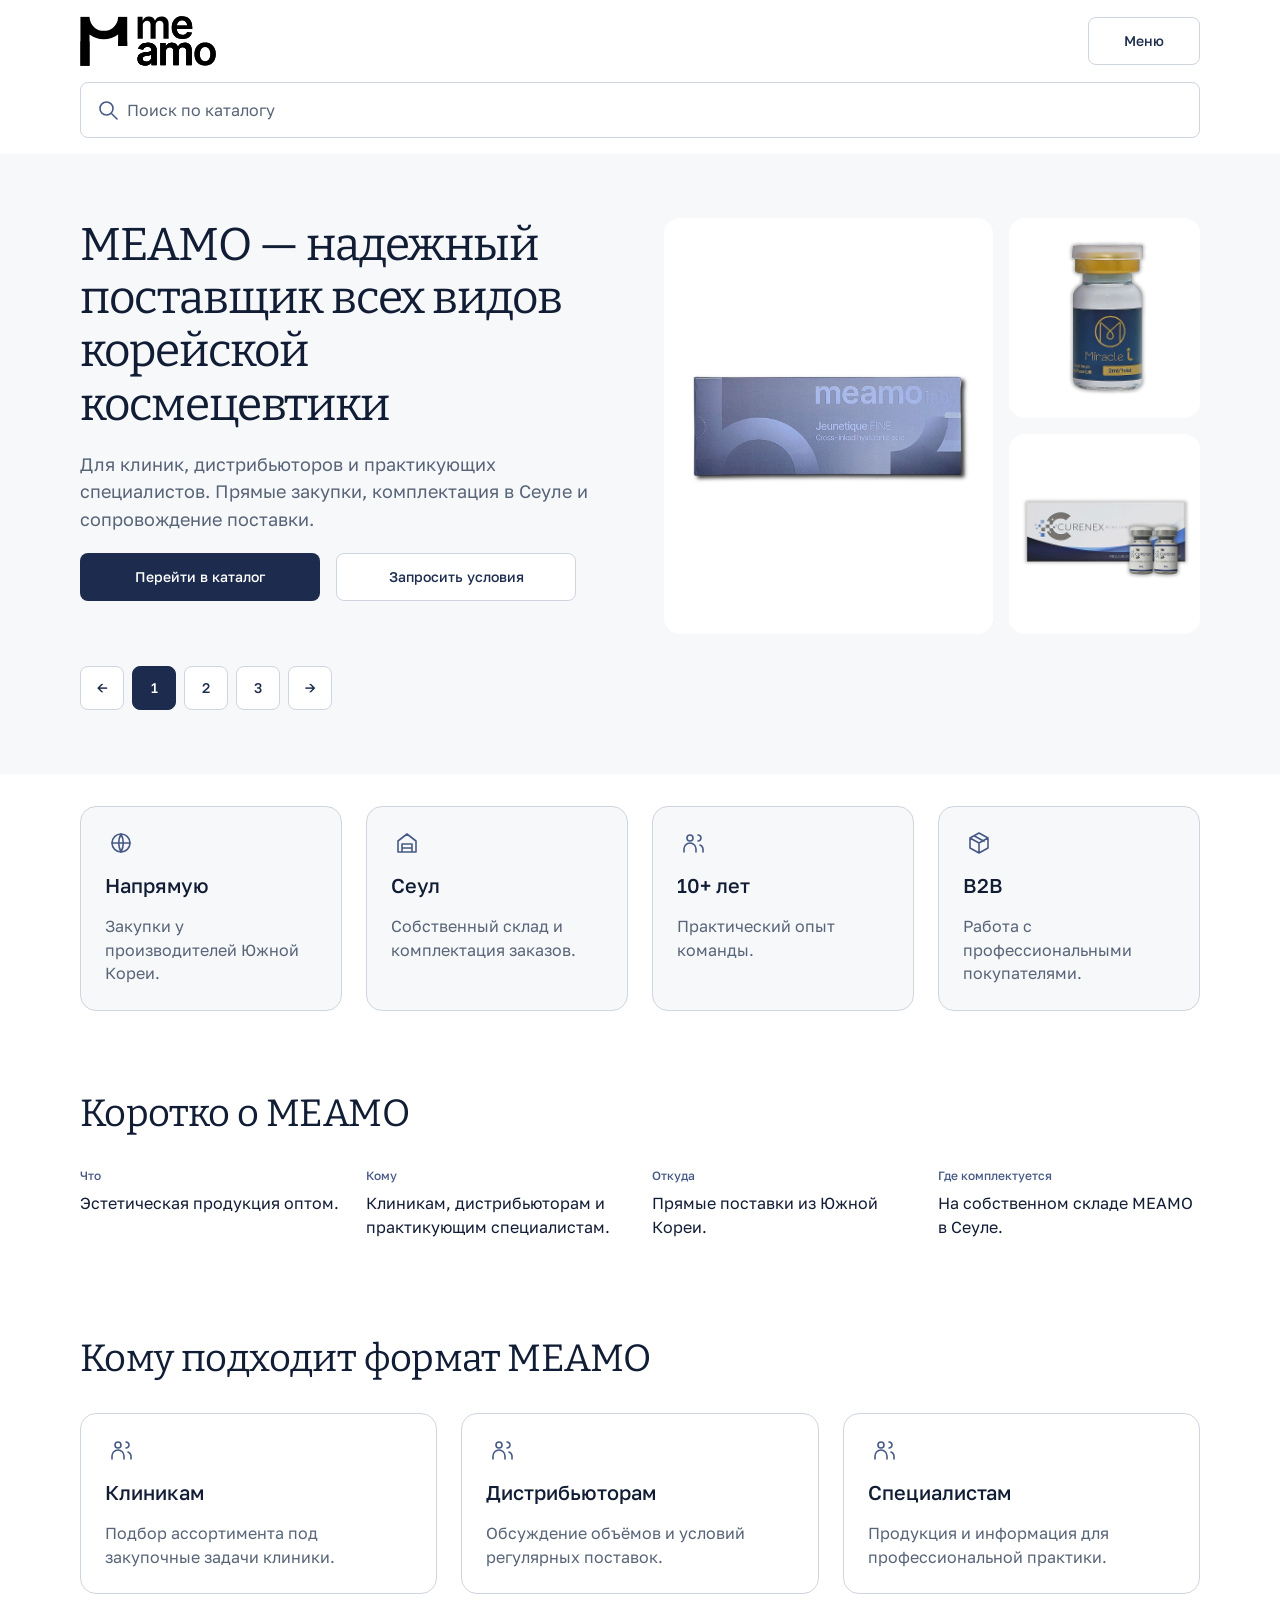
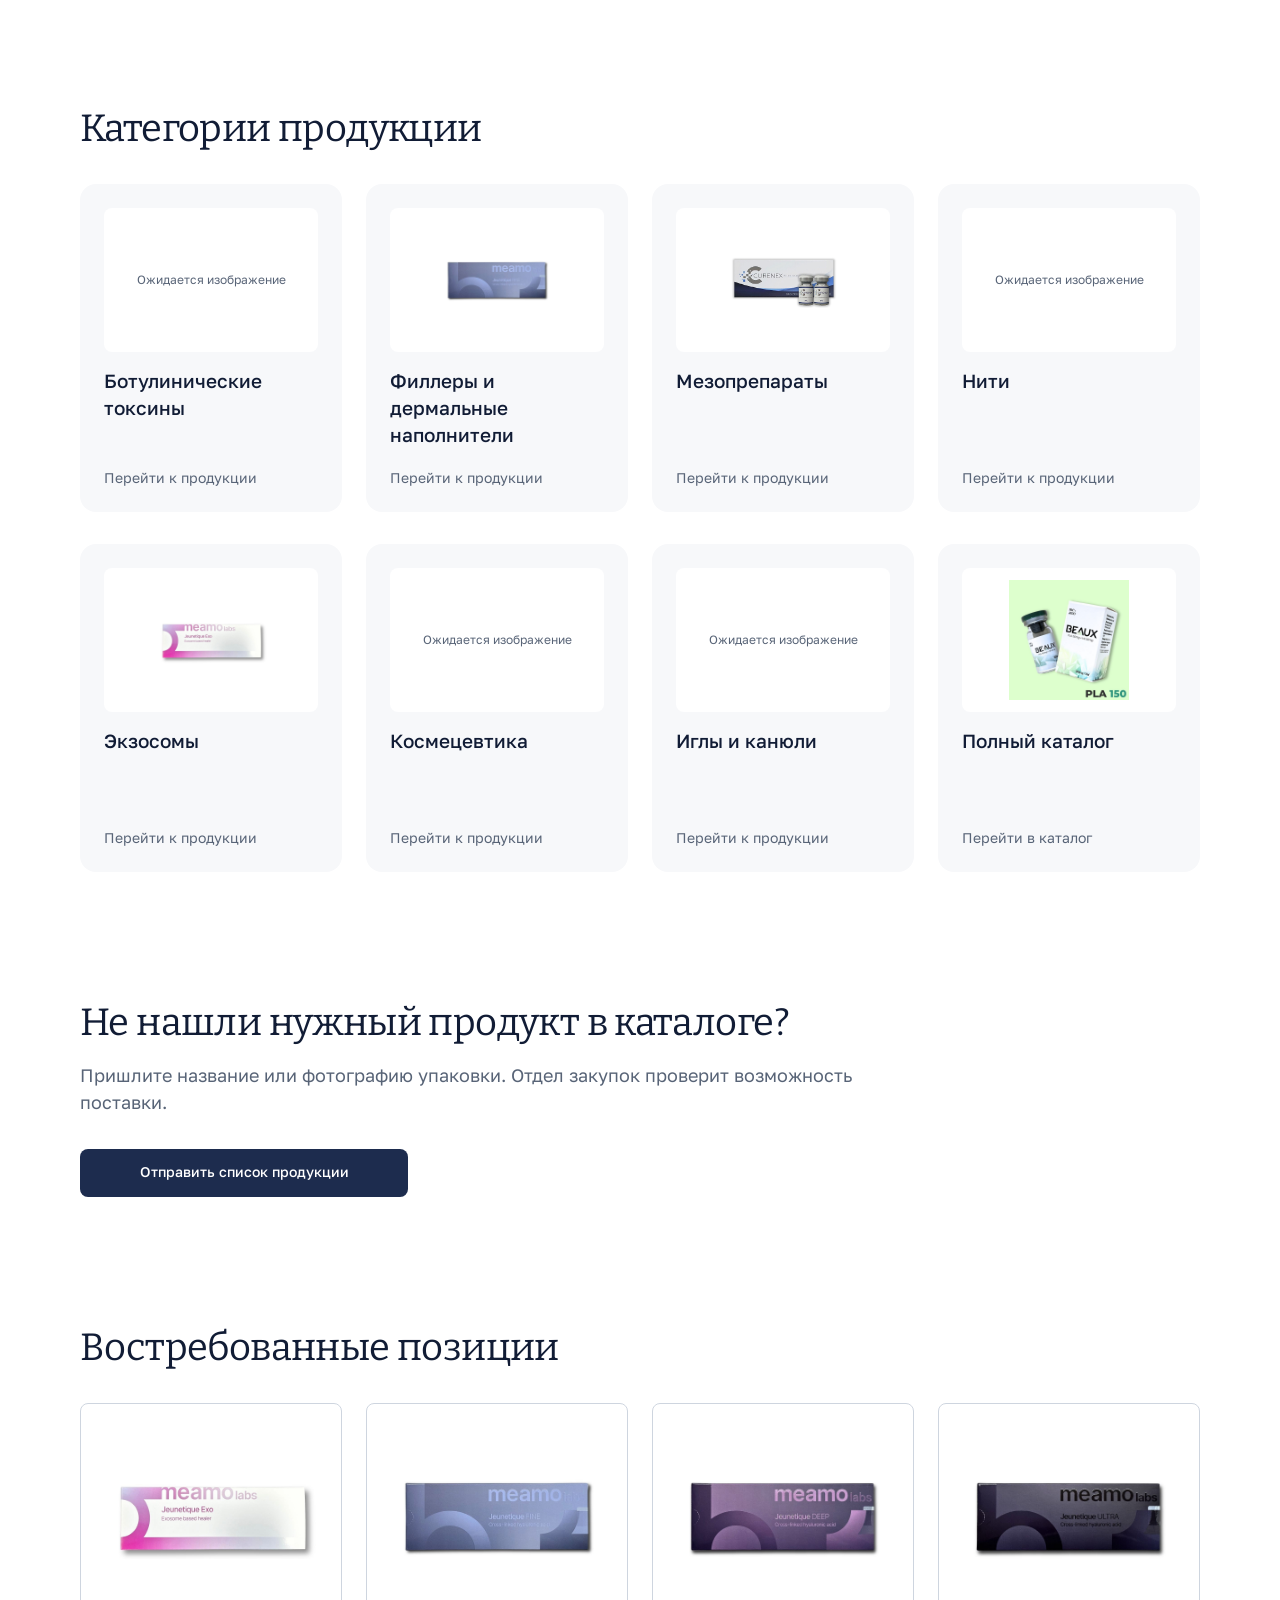
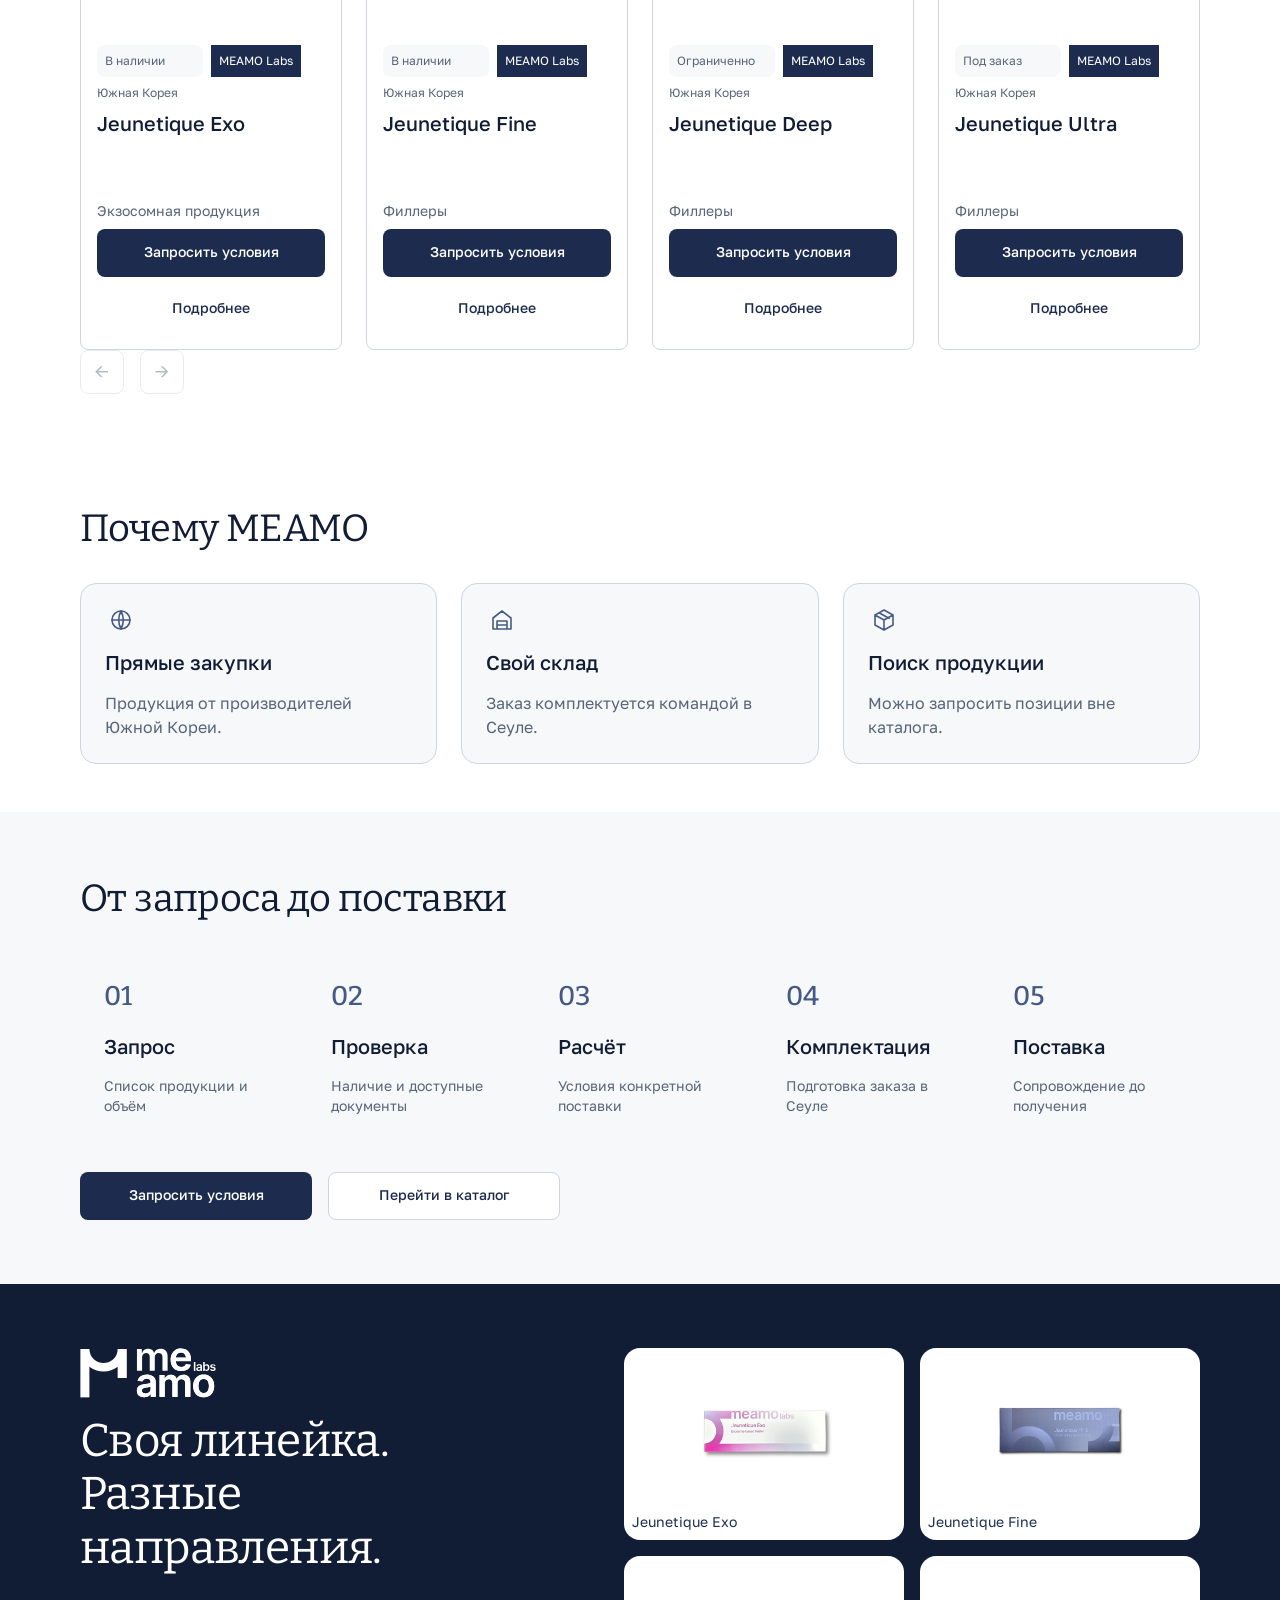
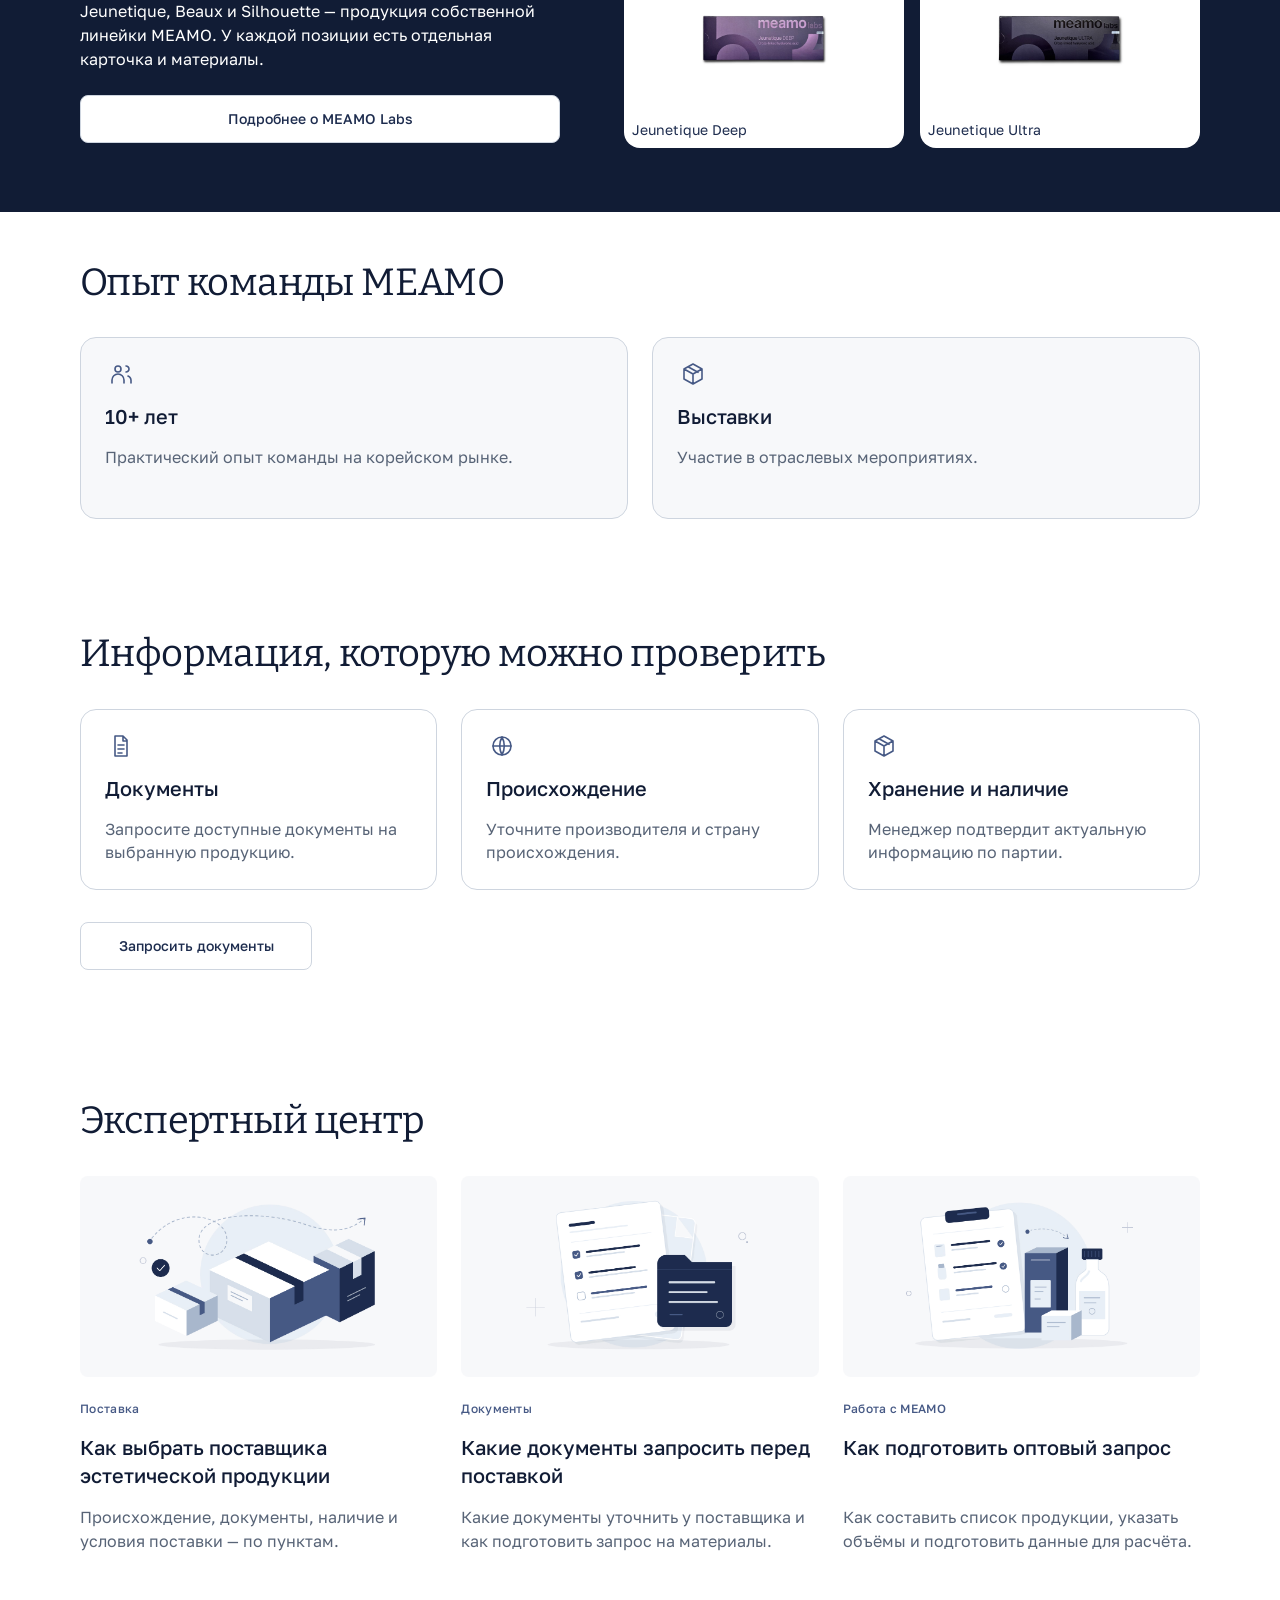
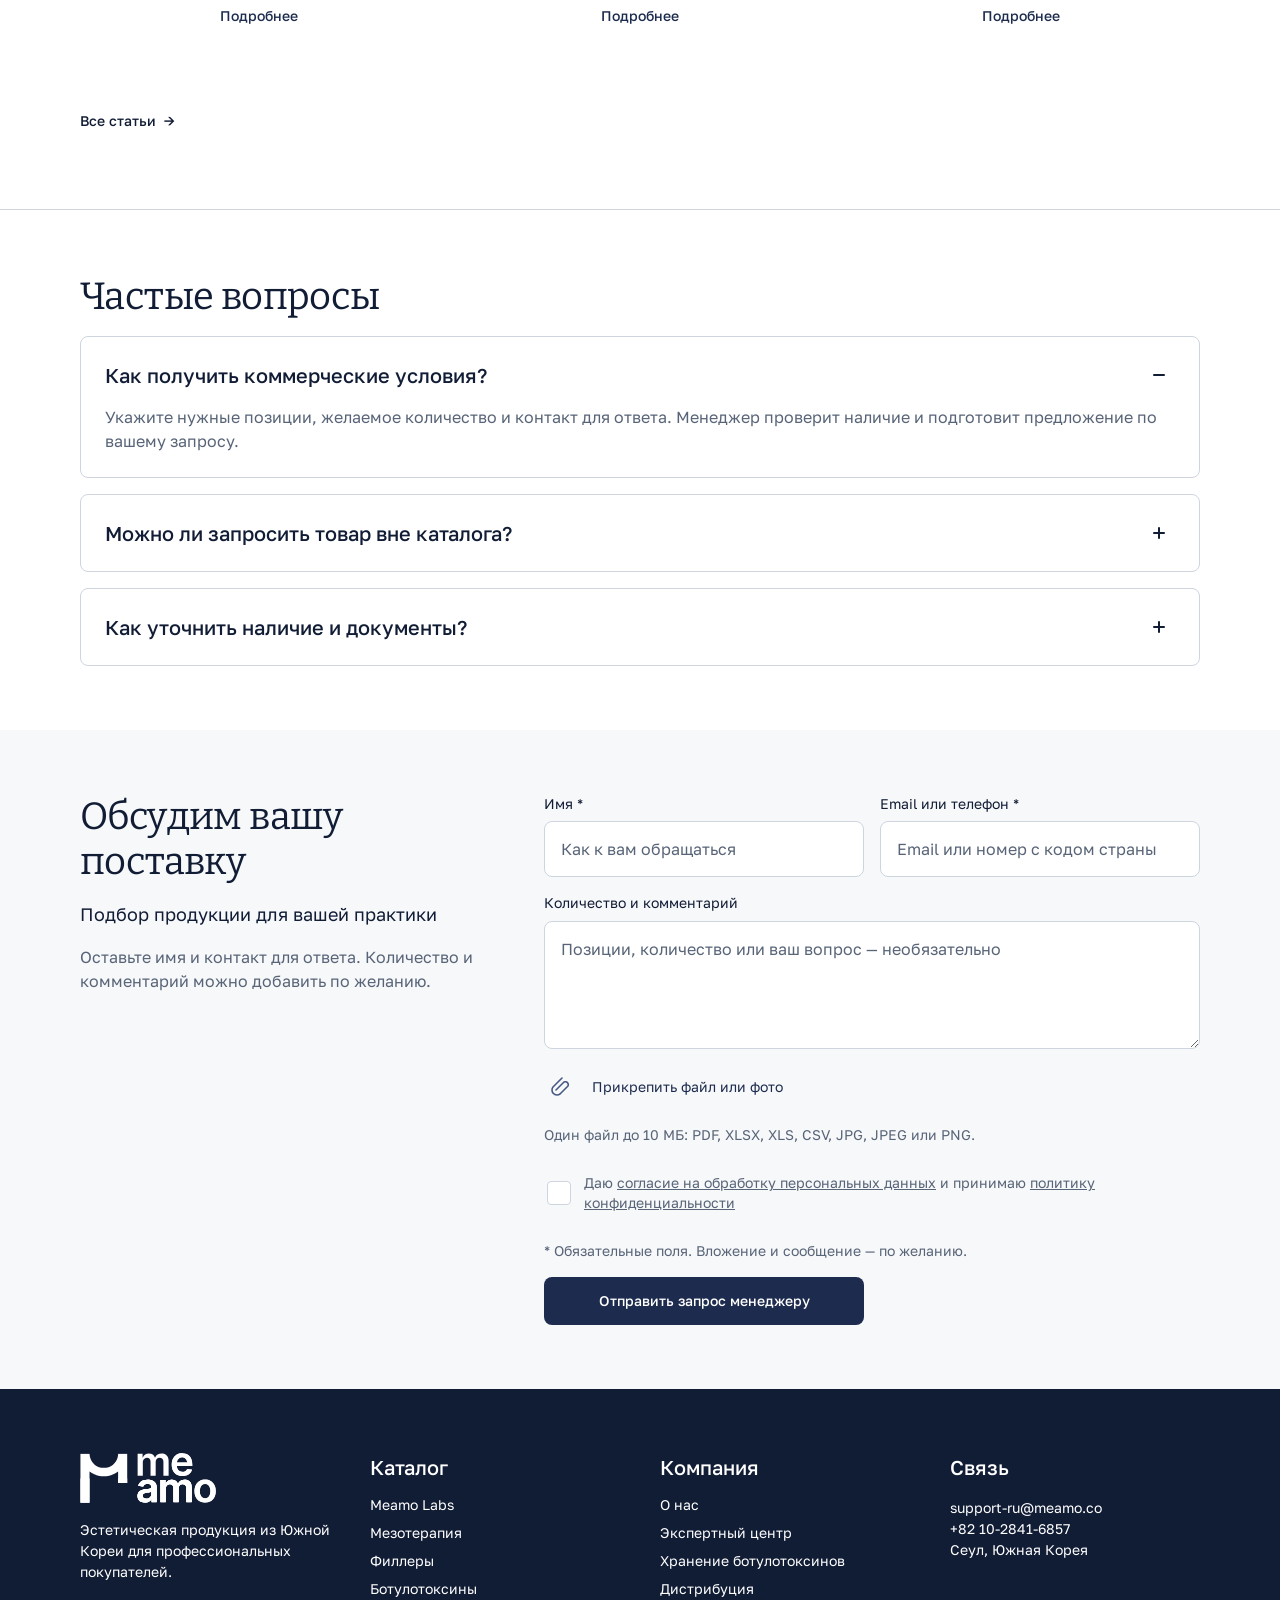
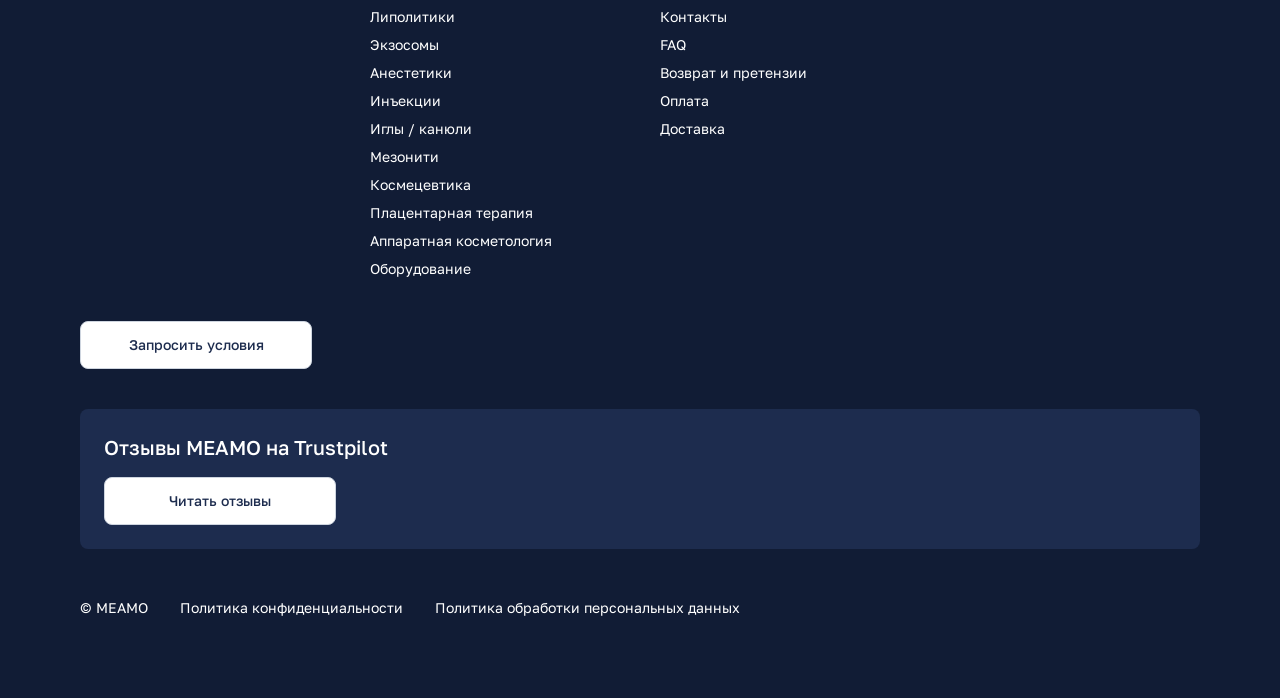
==== commit 8d196a48: "polish pages" ====
--- a/index.html
+++ b/index.html
@@ -55,31 +55,33 @@
 						<a class="button button--secondary" href="#request">Запросить условия</a>
 					</div>
 				</div>
-				<div class="hero-split__slider swiper" id="home-products" role="group" aria-roledescription="карусель" aria-label="Продукция MEAMO">
+				<div class="hero-split__slider swiper" id="home-products" role="group" aria-roledescription="карусель"
+					aria-label="Продукция MEAMO">
 					<div class="swiper-wrapper">
 						<div class="hero-split__media swiper-slide" aria-hidden="false">
-							<div class="hero-split__product hero-split__product--main"><img src="/images/products/Jeunetique%20Fine.jpg"
-								alt="Упаковка Jeunetique Fine" width="1000" height="1000" fetchpriority="high"></div>
+							<div class="hero-split__product hero-split__product--main"><img
+									src="/images/products/Jeunetique%20Fine.jpg" alt="Упаковка Jeunetique Fine" width="1000" height="1000"
+									fetchpriority="high"></div>
 							<div class="hero-split__product"><img src="/images/products/Miracle%20L.jpg" alt="Флакон Miracle L"
-								width="800" height="800"></div>
-							<div class="hero-split__product"><img src="/images/products/Curenex.jpg" alt="Упаковка Curenex" width="1000"
-								height="1000"></div>
+									width="800" height="800"></div>
+							<div class="hero-split__product"><img src="/images/products/Curenex.jpg" alt="Упаковка Curenex"
+									width="1000" height="1000"></div>
 						</div>
 						<div class="hero-split__media swiper-slide" aria-hidden="true" inert>
-							<div class="hero-split__product hero-split__product--main"><img src="/images/products/Miracle%20L.jpg" alt="Флакон Miracle L"
-								width="800" height="800"></div>
-							<div class="hero-split__product"><img src="/images/products/Curenex.jpg" alt="Упаковка Curenex" width="1000"
-								height="1000"></div>
+							<div class="hero-split__product hero-split__product--main"><img src="/images/products/Miracle%20L.jpg"
+									alt="Флакон Miracle L" width="800" height="800"></div>
+							<div class="hero-split__product"><img src="/images/products/Curenex.jpg" alt="Упаковка Curenex"
+									width="1000" height="1000"></div>
 							<div class="hero-split__product"><img src="/images/products/Jeunetique%20Fine.jpg"
-								alt="Упаковка Jeunetique Fine" width="1000" height="1000"></div>
+									alt="Упаковка Jeunetique Fine" width="1000" height="1000"></div>
 						</div>
 						<div class="hero-split__media swiper-slide" aria-hidden="true" inert>
-							<div class="hero-split__product hero-split__product--main"><img src="/images/products/Curenex.jpg" alt="Упаковка Curenex" width="1000"
-								height="1000"></div>
+							<div class="hero-split__product hero-split__product--main"><img src="/images/products/Curenex.jpg"
+									alt="Упаковка Curenex" width="1000" height="1000"></div>
 							<div class="hero-split__product"><img src="/images/products/Jeunetique%20Fine.jpg"
-								alt="Упаковка Jeunetique Fine" width="1000" height="1000"></div>
+									alt="Упаковка Jeunetique Fine" width="1000" height="1000"></div>
 							<div class="hero-split__product"><img src="/images/products/Miracle%20L.jpg" alt="Флакон Miracle L"
-								width="800" height="800"></div>
+									width="800" height="800"></div>
 						</div>
 					</div>
 				</div>
@@ -97,8 +99,8 @@
 			</div>
 		</section>
 
-		<div class="container">
-			<section class="grid" aria-label="Преимущества MEAMO">
+		<section aria-label="Преимущества MEAMO">
+			<div class="container grid">
 				<div class="card card--icon"><img class="card__icon" src="/images/icons/globe.svg" alt="" width="32"
 						height="24">
 					<h2 class="card__title">Напрямую</h2>
@@ -118,9 +120,11 @@
 					<h2 class="card__title">B2B</h2>
 					<p class="card__description">Работа с профессиональными покупателями.</p>
 				</div>
-			</section>
-
-			<section class="section" aria-labelledby="about-title">
+			</div>
+		</section>
+
+		<section class="section" aria-labelledby="about-title">
+			<div class="container">
 				<div class="section-heading">
 					<h2 id="about-title">Коротко о MEAMO</h2>
 				</div>
@@ -142,9 +146,11 @@
 						<p>На собственном складе MEAMO в Сеуле.</p>
 					</div>
 				</div>
-			</section>
-
-			<section class="section" aria-labelledby="audience-title">
+			</div>
+		</section>
+
+		<section class="section" aria-labelledby="audience-title">
+			<div class="container">
 				<div class="section-heading">
 					<h2 id="audience-title">Кому подходит формат MEAMO</h2>
 				</div>
@@ -171,9 +177,11 @@
 						<p class="card__description">Продукция и информация для профессиональной практики.</p>
 					</div>
 				</div>
-			</section>
-
-			<section class="section section--spacious" aria-labelledby="categories-title">
+			</div>
+		</section>
+
+		<section class="section section--spacious" aria-labelledby="categories-title">
+			<div class="container">
 				<div class="section-heading">
 					<h2 id="categories-title">Категории продукции</h2>
 				</div>
@@ -227,9 +235,11 @@
 						<p class="category-card__caption">Перейти в каталог</p>
 					</a>
 				</div>
-			</section>
-
-			<section class="request-promo" aria-labelledby="request-promo-title">
+			</div>
+		</section>
+
+		<section class="request-promo" aria-labelledby="request-promo-title">
+			<div class="container">
 				<div class="section-heading">
 					<h2 id="request-promo-title">Не нашли нужный продукт в каталоге?</h2>
 				</div>
@@ -237,9 +247,11 @@
 					поставки.</p>
 				<a class="request-promo__action button" href="#request"
 					data-request-context="Поиск продукции вне каталога">Отправить список продукции</a>
-			</section>
-
-			<section class="products-list products-list--slider section" aria-labelledby="popular-title">
+			</div>
+		</section>
+
+		<section class="products-list products-list--slider section" aria-labelledby="popular-title">
+			<div class="container">
 				<div class="section-heading">
 					<h2 id="popular-title">Востребованные позиции</h2>
 				</div>
@@ -250,57 +262,65 @@
 							<a class="product-card__media" href="product-jeunetique-exo.html"
 								aria-label="Подробнее о Jeunetique Exo"><img src="/images/products/Jeunetique%20Exo.jpg"
 									alt="Упаковка Jeunetique Exo" width="1000" height="1000" loading="lazy"></a>
-							<div class="product-card__labels"><span class="product-card__status">В наличии</span><span
-									class="product-card__badge">MEAMO Labs</span></div>
-							<p class="product-card__country">Южная Корея</p>
-							<h3 class="product-card__title"><a href="product-jeunetique-exo.html">Jeunetique Exo</a></h3>
-							<p class="product-card__category">Экзосомная продукция</p><a class="button" href="#request"
-								data-request-context="Jeunetique Exo — запрос условий">Запросить условия</a><a
-								class="product-card__details button button--link"
-								href="product-jeunetique-exo.html">Подробнее<span class="visually-hidden"> о Jeunetique
-									Exo</span></a>
+							<div class="product-card__content">
+								<div class="product-card__labels"><span class="product-card__status">В наличии</span><span
+										class="product-card__badge">MEAMO Labs</span></div>
+								<p class="product-card__country">Южная Корея</p>
+								<h3 class="product-card__title"><a href="product-jeunetique-exo.html">Jeunetique Exo</a></h3>
+								<p class="product-card__category">Экзосомная продукция</p><a class="button" href="#request"
+									data-request-context="Jeunetique Exo — запрос условий">Запросить условия</a><a
+									class="product-card__details button button--link" href="product-jeunetique-exo.html">Подробнее<span
+										class="visually-hidden"> о Jeunetique
+										Exo</span></a>
+							</div>
 						</article>
 						<article class="product-card swiper-slide">
-							<a class="product-card__media" href="product.html"
-								aria-label="Подробнее о Jeunetique Fine"><img src="/images/products/Jeunetique%20Fine.jpg"
-									alt="Упаковка Jeunetique Fine" width="1000" height="1000" loading="lazy"></a>
-							<div class="product-card__labels"><span class="product-card__status">В наличии</span><span
-									class="product-card__badge">MEAMO Labs</span></div>
-							<p class="product-card__country">Южная Корея</p>
-							<h3 class="product-card__title"><a href="product.html">Jeunetique Fine</a></h3>
-							<p class="product-card__category">Филлеры</p><a class="button" href="#request"
-								data-request-context="Jeunetique Fine — запрос условий">Запросить условия</a><a
-								class="product-card__details button button--link"
-								href="product.html">Подробнее<span class="visually-hidden"> о Jeunetique
-									Fine</span></a>
+							<a class="product-card__media" href="product.html" aria-label="Подробнее о Jeunetique Fine"><img
+									src="/images/products/Jeunetique%20Fine.jpg" alt="Упаковка Jeunetique Fine" width="1000" height="1000"
+									loading="lazy"></a>
+							<div class="product-card__content">
+								<div class="product-card__labels"><span class="product-card__status">В наличии</span><span
+										class="product-card__badge">MEAMO Labs</span></div>
+								<p class="product-card__country">Южная Корея</p>
+								<h3 class="product-card__title"><a href="product.html">Jeunetique Fine</a></h3>
+								<p class="product-card__category">Филлеры</p><a class="button" href="#request"
+									data-request-context="Jeunetique Fine — запрос условий">Запросить условия</a><a
+									class="product-card__details button button--link" href="product.html">Подробнее<span
+										class="visually-hidden"> о Jeunetique
+										Fine</span></a>
+							</div>
 						</article>
 						<article class="product-card swiper-slide">
 							<a class="product-card__media" href="product-jeunetique-deep.html"
 								aria-label="Подробнее о Jeunetique Deep"><img src="/images/products/Jeunetique%20Deep.jpg"
 									alt="Упаковка Jeunetique Deep" width="1000" height="1000" loading="lazy"></a>
-							<div class="product-card__labels"><span class="product-card__status">Ограниченно</span><span
-									class="product-card__badge">MEAMO Labs</span></div>
-							<p class="product-card__country">Южная Корея</p>
-							<h3 class="product-card__title"><a href="product-jeunetique-deep.html">Jeunetique Deep</a></h3>
-							<p class="product-card__category">Филлеры</p><a class="button" href="#request"
-								data-request-context="Jeunetique Deep — запрос условий">Запросить условия</a><a
-								class="product-card__details button button--link"
-								href="product-jeunetique-deep.html">Подробнее<span class="visually-hidden"> о Jeunetique
-									Deep</span></a>
+							<div class="product-card__content">
+								<div class="product-card__labels"><span class="product-card__status">Ограниченно</span><span
+										class="product-card__badge">MEAMO Labs</span></div>
+								<p class="product-card__country">Южная Корея</p>
+								<h3 class="product-card__title"><a href="product-jeunetique-deep.html">Jeunetique Deep</a></h3>
+								<p class="product-card__category">Филлеры</p><a class="button" href="#request"
+									data-request-context="Jeunetique Deep — запрос условий">Запросить условия</a><a
+									class="product-card__details button button--link" href="product-jeunetique-deep.html">Подробнее<span
+										class="visually-hidden"> о Jeunetique
+										Deep</span></a>
+							</div>
 						</article>
 						<article class="product-card swiper-slide">
 							<a class="product-card__media" href="product-jeunetique-ultra.html"
 								aria-label="Подробнее о Jeunetique Ultra"><img src="/images/products/Jeunetique%20Ultra.jpg"
 									alt="Упаковка Jeunetique Ultra" width="1000" height="1000" loading="lazy"></a>
-							<div class="product-card__labels"><span class="product-card__status">Под заказ</span><span
-									class="product-card__badge">MEAMO Labs</span></div>
-							<p class="product-card__country">Южная Корея</p>
-							<h3 class="product-card__title"><a href="product-jeunetique-ultra.html">Jeunetique Ultra</a></h3>
-							<p class="product-card__category">Филлеры</p><a class="button" href="#request"
-								data-request-context="Jeunetique Ultra — запрос условий">Запросить условия</a><a
-								class="product-card__details button button--link"
-								href="product-jeunetique-ultra.html">Подробнее<span class="visually-hidden"> о Jeunetique
-									Ultra</span></a>
+							<div class="product-card__content">
+								<div class="product-card__labels"><span class="product-card__status">Под заказ</span><span
+										class="product-card__badge">MEAMO Labs</span></div>
+								<p class="product-card__country">Южная Корея</p>
+								<h3 class="product-card__title"><a href="product-jeunetique-ultra.html">Jeunetique Ultra</a></h3>
+								<p class="product-card__category">Филлеры</p><a class="button" href="#request"
+									data-request-context="Jeunetique Ultra — запрос условий">Запросить условия</a><a
+									class="product-card__details button button--link" href="product-jeunetique-ultra.html">Подробнее<span
+										class="visually-hidden"> о Jeunetique
+										Ultra</span></a>
+							</div>
 						</article>
 					</div>
 				</div>
@@ -309,9 +329,11 @@
 						aria-controls="popular-products">←</button><button class="products-list__arrow" type="button"
 						data-product-direction="1" aria-label="Следующие товары" aria-controls="popular-products">→</button></div>
 				<p class="products-list__hint">Листайте подборку</p>
-			</section>
-
-			<section class="section section--spacious" aria-labelledby="why-title">
+			</div>
+		</section>
+
+		<section class="section section--spacious" aria-labelledby="why-title">
+			<div class="container">
 				<div class="section-heading">
 					<h2 id="why-title">Почему MEAMO</h2>
 				</div>
@@ -332,8 +354,8 @@
 						<p class="card__description">Можно запросить позиции вне каталога.</p>
 					</div>
 				</div>
-			</section>
-		</div>
+			</div>
+		</section>
 
 		<section class="supply-process" aria-labelledby="process-title">
 			<div class="container">
@@ -380,9 +402,8 @@
 					<a class="labs-presentation__product" href="product-jeunetique-exo.html"><img
 							src="/images/products/Jeunetique%20Exo.jpg" alt="" width="1000" height="1000"
 							loading="lazy"><span>Jeunetique Exo</span></a>
-					<a class="labs-presentation__product" href="product.html"><img
-							src="/images/products/Jeunetique%20Fine.jpg" alt="" width="1000" height="1000"
-							loading="lazy"><span>Jeunetique Fine</span></a>
+					<a class="labs-presentation__product" href="product.html"><img src="/images/products/Jeunetique%20Fine.jpg"
+							alt="" width="1000" height="1000" loading="lazy"><span>Jeunetique Fine</span></a>
 					<a class="labs-presentation__product" href="product-jeunetique-deep.html"><img
 							src="/images/products/Jeunetique%20Deep.jpg" alt="" width="1000" height="1000"
 							loading="lazy"><span>Jeunetique Deep</span></a>
@@ -393,8 +414,8 @@
 			</div>
 		</section>
 
-		<div class="container">
-			<section class="section section--compact" aria-labelledby="experience-title">
+		<section class="section section--compact" aria-labelledby="experience-title">
+			<div class="container">
 				<div class="section-heading">
 					<h2 id="experience-title">Опыт команды MEAMO</h2>
 				</div>
@@ -410,9 +431,11 @@
 						<p class="card__description">Участие в отраслевых мероприятиях.</p>
 					</div>
 				</div>
-			</section>
-
-			<section class="section section--spacious" aria-labelledby="verification-title">
+			</div>
+		</section>
+
+		<section class="section section--spacious" aria-labelledby="verification-title">
+			<div class="container">
 				<div class="section-heading">
 					<h2 id="verification-title">Информация, которую можно проверить</h2>
 				</div>
@@ -435,9 +458,11 @@
 				</div>
 				<a class="section__action button button--secondary" href="#request"
 					data-request-context="Запрос документов по продукции">Запросить документы</a>
-			</section>
-
-			<section class="expert-center-block section section--huge" aria-labelledby="expert-title">
+			</div>
+		</section>
+
+		<section class="expert-center-block section section--huge" aria-labelledby="expert-title">
+			<div class="container">
 				<div class="section-heading">
 					<h2 id="expert-title">Экспертный центр</h2>
 				</div>
@@ -467,14 +492,14 @@
 						<p class="article-card__topic">Работа с MEAMO</p>
 						<h3 class="article-card__title">Как подготовить оптовый запрос</h3>
 						<p class="article-card__description">Как составить список продукции, указать объёмы и подготовить данные для
-							расчёта.</p><a class="article-card__link button button--link"
-							href="article.html">Подробнее<span class="visually-hidden"> о подготовке оптового
+							расчёта.</p><a class="article-card__link button button--link" href="article.html">Подробнее<span
+								class="visually-hidden"> о подготовке оптового
 								запроса</span></a>
 					</article>
 				</div>
 				<a class="expert-center-block__all" href="expert-center.html">Все статьи <span aria-hidden="true">→</span></a>
-			</section>
-		</div>
+			</div>
+		</section>
 
 		<section class="faq" aria-labelledby="faq-title">
 			<div class="container">
@@ -486,7 +511,8 @@
 						<h3 class="faq__heading"><button class="faq__toggle" id="faq-question-1" type="button" aria-expanded="true"
 								aria-controls="faq-answer-1">Как получить коммерческие условия?<span class="faq__indicator"
 									aria-hidden="true"></span></button></h3>
-						<div class="faq__answer" role="region" id="faq-answer-1" aria-labelledby="faq-question-1" aria-hidden="false">
+						<div class="faq__answer" role="region" id="faq-answer-1" aria-labelledby="faq-question-1"
+							aria-hidden="false">
 							<div class="faq__content">
 								<p>Укажите нужные позиции, желаемое количество и контакт для ответа. Менеджер проверит наличие и
 									подготовит предложение по вашему запросу.</p>
@@ -497,7 +523,8 @@
 						<h3 class="faq__heading"><button class="faq__toggle" id="faq-question-2" type="button" aria-expanded="false"
 								aria-controls="faq-answer-2">Можно ли запросить товар вне каталога?<span class="faq__indicator"
 									aria-hidden="true"></span></button></h3>
-						<div class="faq__answer" role="region" id="faq-answer-2" aria-labelledby="faq-question-2" aria-hidden="true" inert>
+						<div class="faq__answer" role="region" id="faq-answer-2" aria-labelledby="faq-question-2" aria-hidden="true"
+							inert>
 							<div class="faq__content">
 								<p>Да, пришлите название или фотографию упаковки. Отдел закупок проверит возможность поставки.</p>
 							</div>
@@ -507,7 +534,8 @@
 						<h3 class="faq__heading"><button class="faq__toggle" id="faq-question-3" type="button" aria-expanded="false"
 								aria-controls="faq-answer-3">Как уточнить наличие и документы?<span class="faq__indicator"
 									aria-hidden="true"></span></button></h3>
-						<div class="faq__answer" role="region" id="faq-answer-3" aria-labelledby="faq-question-3" aria-hidden="true" inert>
+						<div class="faq__answer" role="region" id="faq-answer-3" aria-labelledby="faq-question-3" aria-hidden="true"
+							inert>
 							<div class="faq__content">
 								<p>Укажите интересующий товар и нужные материалы в <a href="#request"
 										data-request-context="Уточнение наличия и документов">форме запроса</a>. Менеджер уточнит наличие и
@@ -527,11 +555,13 @@
 					<p class="compact-request__intro">Оставьте имя и контакт для ответа. Количество и комментарий можно добавить
 						по желанию.</p>
 				</div>
-				<form class="form form--compact" aria-labelledby="request-title" aria-describedby="request-required request-status">
+				<form class="form form--compact" aria-labelledby="request-title"
+					aria-describedby="request-required request-status">
 					<input type="hidden" name="context" value="Подбор продукции для вашей практики">
 					<div class="form__row">
-						<div class="form__field"><label class="form__label" for="request-name">Имя *</label><input class="form__input"
-								id="request-name" name="name" type="text" required autocomplete="name" placeholder="Как к вам обращаться"></div>
+						<div class="form__field"><label class="form__label" for="request-name">Имя *</label><input
+								class="form__input" id="request-name" name="name" type="text" required autocomplete="name"
+								placeholder="Как к вам обращаться"></div>
 						<div class="form__field"><label class="form__label" for="request-contact">Email или телефон *</label><input
 								class="form__input" id="request-contact" name="contact" type="text" required autocomplete="on"
 								placeholder="Email или номер с кодом страны"></div>
@@ -542,9 +572,9 @@
 					<div class="form__field">
 						<div class="form__attachment"><label class="form__file-label" for="request-file"><img
 									src="/images/icons/paperclip.svg" alt="" width="32" height="24"><span>Прикрепить файл или
-									фото</span><input class="form__file" id="request-file" name="attachment" type="file" accept=".pdf,.xlsx,.xls,.csv,.jpg,.jpeg,.png"
-									aria-describedby="request-file-hint"></label><button class="form__remove-file" type="button" hidden
-								aria-label="Удалить выбранный файл">×</button></div>
+									фото</span><input class="form__file" id="request-file" name="attachment" type="file"
+									accept=".pdf,.xlsx,.xls,.csv,.jpg,.jpeg,.png" aria-describedby="request-file-hint"></label><button
+								class="form__remove-file" type="button" hidden aria-label="Удалить выбранный файл">×</button></div>
 						<p class="form__hint" id="request-file-hint">Один файл до 10 МБ: PDF, XLSX, XLS, CSV, JPG, JPEG или PNG.</p>
 						<p class="form__file-status visually-hidden" role="status" aria-atomic="true"></p>
 					</div>
@@ -554,7 +584,8 @@
 								href="privacy.html">политику конфиденциальности</a></label></div>
 					<p class="form__hint" id="request-required">* Обязательные поля. Вложение и сообщение — по желанию.</p>
 					<p class="form__status" id="request-status" role="status" aria-atomic="true" hidden></p>
-					<button class="form__submit button" type="submit" aria-describedby="request-required request-status">Отправить запрос
+					<button class="form__submit button" type="submit" aria-describedby="request-required request-status">Отправить
+						запрос
 						менеджеру</button>
 				</form>
 			</div>
--- a/styles/css/styles.css
+++ b/styles/css/styles.css
@@ -452,11 +452,11 @@
   }
 }
 
-.grid + .section {
+section:has(> .grid) + .section {
   margin-block-start: 80px;
 }
 @media (max-width: 768px) {
-  .grid + .section {
+  section:has(> .grid) + .section {
     margin-block-start: 56px;
   }
 }
@@ -577,6 +577,16 @@
   opacity: 1;
 }
 
+h1,
+h2,
+h3,
+h4 {
+  margin-block-start: unset;
+  margin-block-end: unset;
+  margin-inline-start: unset;
+  margin-inline-end: unset;
+}
+
 .f-display {
   font-size: clamp(64px, 64px + 0vw, 64px);
   font-family: var(--font-family-accent);
@@ -776,6 +786,12 @@
   min-width: 0;
   line-height: 1.42;
 }
+.form--wholesale {
+  gap: 12px;
+}
+.form--wholesale .form__submit {
+  margin-top: 12px;
+}
 .form__row {
   display: grid;
   grid-template-columns: repeat(2, minmax(0, 1fr));
@@ -807,11 +823,11 @@
 }
 .form__group > .form__hint,
 .form__group > .form__field {
-  margin-top: 16px;
+  margin-top: 12px;
 }
 .form__legend {
   font-size: clamp(16px, 16px + 0vw, 16px);
-  margin-bottom: 16px;
+  margin-bottom: 12px;
   padding: 0;
   color: var(--color-muted);
   line-height: 1.5;
@@ -820,6 +836,9 @@
   display: grid;
   gap: 8px;
   min-width: 0;
+}
+.form__field:has(.form__attachment) {
+  gap: 16px;
 }
 .form__label {
   line-height: 1.42;
@@ -858,7 +877,7 @@
   gap: 16px;
   flex: 1;
   min-width: 0;
-  min-height: 48px;
+  min-height: 44px;
   padding-block: 8px;
   color: var(--color-blue);
   line-height: 1.42;
@@ -903,7 +922,7 @@
   grid-template-columns: 24px minmax(0, 1fr);
   align-items: center;
   gap: 16px;
-  margin-block: 8px;
+  padding-block: 12px;
 }
 .form__checkbox-input {
   -webkit-appearance: none;
@@ -1122,12 +1141,13 @@
 }
 .footer__contacts address {
   display: grid;
-  margin-top: 24px;
+  margin-top: 16px;
   font-style: normal;
   overflow-wrap: anywhere;
 }
 @media (max-width: 768px) {
   .footer__contacts address {
+    margin-top: 24px;
     gap: 12px;
   }
 }
@@ -1188,13 +1208,15 @@
 }
 .breadcrumbs {
   font-size: clamp(14px, 14px + 0vw, 14px);
+  display: flex;
+  align-items: center;
 }
 .breadcrumbs ul,
 .breadcrumbs ol {
   display: flex;
   flex-wrap: wrap;
   align-items: center;
-  gap: 4px 8px;
+  gap: 4px 14px;
   margin-block-start: 0;
   margin-block-end: 0;
   padding-inline-start: 0;
@@ -1203,7 +1225,7 @@
   position: relative;
   display: inline-flex;
   align-items: center;
-  gap: 8px;
+  gap: 14px;
 }
 .breadcrumbs li:not(:last-child)::after {
   content: "/";
@@ -1607,7 +1629,7 @@
   display: grid;
   grid-template-columns: 32px minmax(0, 1fr);
   gap: 8px 16px;
-  padding: 24px;
+  padding: 16px;
   border-radius: var(--radius-sm);
   background-color: var(--color-paper);
   line-height: 1.42;
@@ -1679,14 +1701,21 @@
   text-wrap: initial;
 }
 .section-heading p {
-  max-width: 850px;
-  margin-top: 24px;
+  font-size: clamp(16px, 16px + 0vw, 16px);
+  max-width: 800px;
+  margin-top: 16px;
   color: var(--color-muted);
 }
 @media (max-width: 768px) {
   .section-heading {
     margin-bottom: 24px;
   }
+}
+.section-heading--large p {
+  font-size: clamp(18px, 18px + 0vw, 18px);
+  max-width: 800px;
+  margin-top: 16px;
+  color: var(--color-muted);
 }
 
 .category-grid {
@@ -1880,13 +1909,13 @@
   }
 }
 .request-promo--experts {
-  margin-top: 80px;
+  margin-top: 0;
   padding-block: 48px;
   background-color: var(--color-paper);
 }
 @media (max-width: 768px) {
   .request-promo--experts {
-    margin-top: 24px;
+    margin-top: 0;
     padding-block: 32px;
   }
 }
@@ -2010,7 +2039,6 @@
   display: flex;
   flex-direction: column;
   min-width: 0;
-  padding: 16px;
   border: 1px solid var(--color-line);
   border-radius: var(--radius-sm);
   background-color: var(--color-white);
@@ -2023,7 +2051,15 @@
 .product-card__media {
   display: grid;
   place-items: center;
-  height: 212px;
+  flex-shrink: 0;
+  height: 225px;
+  border-radius: calc(var(--radius-sm) - 1px) calc(var(--radius-sm) - 1px) 0 0;
+  overflow: hidden;
+}
+@media (max-width: 768px) {
+  .product-card__media {
+    height: 245px;
+  }
 }
 .product-card__media img {
   width: 100%;
@@ -2032,12 +2068,18 @@
   -o-object-fit: contain;
      object-fit: contain;
 }
+.product-card__content {
+  display: flex;
+  flex-direction: column;
+  flex: 1;
+  min-width: 0;
+  padding: 16px;
+}
 .product-card__labels {
   font-size: clamp(12px, 12px + 0vw, 12px);
   display: flex;
   flex-wrap: wrap;
   gap: 8px;
-  margin-top: 16px;
   line-height: 16px;
   padding-right: 24px;
 }
@@ -2060,6 +2102,11 @@
   color: var(--color-muted);
   line-height: 16px;
 }
+@media (max-width: 768px) {
+  .product-card__country {
+    margin-top: 6px;
+  }
+}
 .product-card__title {
   font-size: clamp(20px, 20px + 0vw, 20px);
   min-height: 84px;
@@ -2073,6 +2120,7 @@
 @media (max-width: 768px) {
   .product-card__title {
     min-height: 0;
+    margin-top: 6px;
   }
 }
 @media (hover: hover) {
@@ -2090,8 +2138,13 @@
   padding-top: 8px;
   color: var(--color-muted);
 }
-.product-card > .button {
+.product-card__content > .button {
   margin-top: 8px;
+}
+@media (max-width: 768px) {
+  .product-card__content > .button {
+    margin-top: 6px;
+  }
 }
 .product-card--large .product-card__media {
   height: 292px;
@@ -2103,31 +2156,35 @@
 }
 .product-card--list {
   display: grid;
-  grid-template-columns: 144px minmax(0, 1fr) 216px;
-  grid-template-rows: repeat(4, auto);
-  gap: 4px 24px;
+  grid-template-columns: 144px minmax(0, 1fr);
 }
 @media (max-width: 768px) {
   .product-card--list {
     grid-template-columns: 112px minmax(0, 1fr);
-    grid-template-rows: auto;
-    -moz-column-gap: 16px;
-         column-gap: 16px;
   }
 }
 .product-card--list .product-card__media {
+  align-self: start;
+  height: 144px;
+  border-radius: calc(var(--radius-sm) - 1px) 0 0 0;
+}
+@media (max-width: 768px) {
+  .product-card--list .product-card__media {
+    height: 128px;
+  }
+}
+.product-card--list .product-card__content {
+  display: grid;
+  grid-template-columns: minmax(0, 1fr) 216px;
+  gap: 4px 24px;
+}
+@media (max-width: 768px) {
+  .product-card--list .product-card__content {
+    grid-template-columns: minmax(0, 1fr);
+  }
+}
+.product-card--list .product-card__title {
   grid-column: 1;
-  grid-row: 1/5;
-  height: 144px;
-}
-@media (max-width: 768px) {
-  .product-card--list .product-card__media {
-    grid-row: 1/6;
-    height: 128px;
-  }
-}
-.product-card--list .product-card__title {
-  grid-column: 2;
   grid-row: 1;
   min-height: 0;
   margin: 0;
@@ -2136,48 +2193,49 @@
   display: contents;
 }
 .product-card--list .product-card__status {
-  grid-column: 2;
+  grid-column: 1;
   grid-row: 2;
   justify-self: start;
 }
 .product-card--list .product-card__country {
-  grid-column: 2;
+  grid-column: 1;
   grid-row: 3;
   margin: 0;
 }
 .product-card--list .product-card__category {
-  grid-column: 2;
+  grid-column: 1;
   grid-row: 4;
   margin: 0;
   padding: 0;
 }
 .product-card--list .product-card__badge {
   font-size: clamp(12px, 12px + 0vw, 12px);
-  grid-column: 2;
+  grid-column: 1;
   grid-row: 5;
   justify-self: start;
   padding: 0;
   background-color: var(--transparent);
   color: var(--color-blue);
 }
-.product-card--list > .button {
-  grid-column: 3;
+.product-card--list .product-card__content > .button {
+  grid-column: 2;
   grid-row: 1/3;
   align-self: start;
   margin: 0;
 }
 @media (max-width: 768px) {
-  .product-card--list > .button {
-    grid-column: 1/-1;
+  .product-card--list .product-card__content > .button {
+    grid-column: 1;
     grid-row: auto;
     margin-top: 12px;
-  }
-}
-.product-card--list > .product-card__details {
+    padding-inline: 8px;
+  }
+}
+.product-card--list .product-card__content > .product-card__details {
   grid-row: 3/5;
 }
 @media (max-width: 768px) {
-  .product-card--list > .product-card__details {
+  .product-card--list .product-card__content > .product-card__details {
     grid-row: auto;
     margin-top: 4px;
   }
@@ -2428,7 +2486,7 @@
   align-items: center;
   gap: 8px;
   min-height: 48px;
-  margin-top: 48px;
+  margin-top: 32px;
   font-weight: 500;
   padding-block: 12px;
 }
@@ -2444,24 +2502,20 @@
 }
 @media (max-width: 768px) {
   .expert-center-block__grid {
-    gap: 48px;
+    gap: 24px;
   }
 }
 
 .expert-center-page__topics {
-  margin-block: 64px 48px;
-}
-@media (max-width: 768px) {
-  .expert-center-page__topics {
-    margin-block: 48px 40px;
-  }
+  padding-block: 16px;
 }
 .expert-center-page__grid {
-  row-gap: 64px;
+  padding-block: 32px;
+  row-gap: 32px;
 }
 @media (max-width: 768px) {
   .expert-center-page__grid {
-    row-gap: 80px;
+    padding-block: 24px 32px;
   }
 }
 .expert-center-page__grid .article-card[hidden] {
@@ -2473,6 +2527,10 @@
 .expert-center-page__empty p {
   margin-block: 24px;
   color: var(--color-muted);
+}
+.expert-center-page .pagination {
+  margin-top: 0;
+  padding-bottom: 24px;
 }
 
 .article-card {
@@ -2481,6 +2539,7 @@
   flex-direction: column;
   min-width: 0;
   line-height: 1.5;
+  padding-bottom: 24px;
 }
 .article-card__media {
   display: block;
@@ -2500,6 +2559,7 @@
   color: var(--color-hover);
   font-weight: 500;
   line-height: 16px;
+  letter-spacing: 0.3px;
 }
 .article-card__title {
   font-size: clamp(20px, 20px + 0vw, 20px);
@@ -2509,9 +2569,10 @@
   line-height: 1.4;
   letter-spacing: normal;
   text-wrap: initial;
+  min-height: 2.8em;
 }
 .article-card__description {
-  margin-bottom: 24px;
+  margin-bottom: 16px;
   color: var(--color-muted);
   min-height: 72px;
 }
@@ -2529,11 +2590,11 @@
   place-items: center;
   aspect-ratio: 1.6;
   overflow: hidden;
-  margin-bottom: 48px;
+  margin-bottom: 24px;
 }
 @media (max-width: 768px) {
   .article-card--feature .article-card__media {
-    margin-bottom: 24px;
+    height: 185px;
   }
 }
 .article-card--feature .article-card__media img {
@@ -2541,11 +2602,11 @@
   border-radius: 0;
 }
 .article-card--feature .article-card__description {
-  margin-block: 24px 48px;
+  margin-block: 24px;
 }
 @media (max-width: 768px) {
   .article-card--feature .article-card__description {
-    margin-block: 8px 24px;
+    margin-block: 8px;
   }
 }
 
@@ -2705,43 +2766,46 @@
 }
 
 .intro {
-  padding-top: 48px;
+  padding-block: 48px;
 }
 @media (max-width: 768px) {
   .intro {
-    padding-top: 32px;
+    padding-block: 32px;
   }
 }
 .intro h1 {
   font-size: clamp(28px, 23.7746478873px + 1.1267605634vw, 40px);
   margin-top: 32px;
   line-height: 1.2;
+  letter-spacing: -0.6px;
 }
 @media (max-width: 768px) {
   .intro h1 {
     margin-top: 24px;
-  }
-}
-.intro > p {
-  margin-top: 24px;
+    line-height: 1.28;
+    letter-spacing: -0.3px;
+  }
+}
+.intro > .container > p {
+  margin-top: 16px;
   color: var(--color-muted);
 }
 .intro--article h1 {
   max-width: 1120px;
   text-wrap: initial;
 }
-.intro--article > p {
+.intro--article > .container > p {
   max-width: 845px;
 }
 
 .catalog-categories {
   font-size: clamp(14px, 14px + 0vw, 14px);
-  margin-top: 80px;
+  margin-top: 24px;
   line-height: 1.42;
 }
 @media (max-width: 768px) {
   .catalog-categories {
-    margin-top: 48px;
+    margin-top: 12px;
   }
 }
 .catalog-categories__title {
@@ -2815,21 +2879,32 @@
 }
 
 .catalog {
+  margin-top: 50px;
+}
+@media (max-width: 768px) {
+  .catalog {
+    margin-top: 24px;
+  }
+}
+@media (max-width: 768px) {
+  .catalog .pagination {
+    justify-content: flex-start;
+  }
+}
+.catalog__container {
   display: grid;
   grid-template-columns: 288px minmax(0, 1fr);
   align-items: start;
   gap: 32px;
-  margin-top: 48px;
 }
 @media (max-width: 1280px) {
-  .catalog {
+  .catalog__container {
     grid-template-columns: minmax(0, 1fr);
   }
 }
 @media (max-width: 768px) {
-  .catalog {
+  .catalog__container {
     gap: 40px;
-    margin-top: 24px;
   }
 }
 .catalog__sidebar, .catalog__results {
@@ -2964,6 +3039,8 @@
 }
 .catalog-filter__group {
   border-bottom: 1px solid var(--color-line);
+  margin-top: 8px;
+  padding-bottom: 12px;
 }
 .catalog-filter__toggle {
   display: flex;
@@ -2971,7 +3048,7 @@
   justify-content: space-between;
   gap: 16px;
   min-height: 44px;
-  padding-block: 10px;
+  padding-block: 12px;
   list-style: none;
   font-weight: 500;
   cursor: pointer;
@@ -2995,7 +3072,7 @@
 .catalog-filter__options {
   display: grid;
   gap: 8px;
-  padding-block: 8px 16px;
+  padding-top: 8px;
 }
 .catalog-filter__option {
   display: flex;
@@ -3022,10 +3099,10 @@
 }
 .catalog-filter__subtitle {
   font-size: clamp(14px, 14px + 0vw, 14px);
-  margin-top: 16px;
+  margin-top: 8px;
   font-family: var(--font-family-base);
   font-weight: 500;
-  line-height: 1.4;
+  line-height: 1.42;
   letter-spacing: normal;
 }
 .catalog-filter__hint {
@@ -3087,7 +3164,7 @@
 @media (max-width: 768px) {
   .catalog-toolbar {
     grid-template-columns: minmax(0, 1fr);
-    gap: 24px;
+    gap: 12px;
   }
 }
 .catalog-toolbar__count {
@@ -3107,7 +3184,7 @@
   font-size: clamp(16px, 16px + 0vw, 16px);
   width: 100%;
   min-height: 56px;
-  padding: 12px 16px;
+  padding: 16px;
   border: 1px solid var(--color-line);
   border-radius: var(--radius-sm);
   background-color: var(--color-white);
@@ -3164,12 +3241,6 @@
 }
 .pagination--start {
   justify-content: flex-start;
-  margin-top: 64px;
-}
-@media (max-width: 768px) {
-  .pagination--start {
-    margin-top: 80px;
-  }
 }
 .pagination__button {
   padding: 0;
@@ -3242,6 +3313,8 @@
 }
 @media (max-width: 768px) {
   .info-table th {
+    font-size: clamp(14px, 14px + 0vw, 14px);
+    line-height: 1.42;
     width: auto;
   }
 }
@@ -3252,6 +3325,10 @@
   width: 31%;
   color: var(--color-muted);
   font-weight: 400;
+}
+.info-table--specifications th b {
+  color: var(--color-ink);
+  font-weight: 500;
 }
 @media (max-width: 768px) {
   .info-table--specifications th {
@@ -3266,10 +3343,12 @@
   font-size: clamp(16px, 16px + 0vw, 16px);
   border: 16px solid var(--color-paper);
   background-color: var(--color-white);
+  border-top: 0;
 }
 @media (max-width: 768px) {
   .info-table--editorial {
     display: block;
+    border-top: 16px solid var(--color-paper);
   }
 }
 .info-table--editorial caption {
@@ -3283,7 +3362,7 @@
 @media (max-width: 768px) {
   .info-table--editorial caption {
     display: block;
-    padding: 0 0 16px;
+    padding: 0;
   }
 }
 @media (max-width: 768px) {
@@ -3307,7 +3386,7 @@
 @media (max-width: 768px) {
   .info-table--editorial tr,
   .info-table--editorial tr:nth-child(odd) {
-    gap: 24px;
+    gap: 16px;
   }
 }
 .info-table--editorial th {
@@ -3334,7 +3413,15 @@
     display: block;
     margin-bottom: 8px;
     color: var(--color-hover);
-  }
+    line-height: 1.33;
+    letter-spacing: 0.3px;
+  }
+}
+.info-table--large {
+  font-size: clamp(16px, 15.2957746479px + 0.1877934272vw, 18px);
+}
+.info-table--large th {
+  font-size: clamp(18px, 17.2957746479px + 0.1877934272vw, 20px);
 }
 
 .product-detail {
@@ -3355,10 +3442,10 @@
 }
 .product-detail__heading h1 {
   font-size: clamp(28px, 23.7746478873px + 1.1267605634vw, 40px);
-  line-height: 1.2;
+  line-height: 1.28;
 }
 .product-detail__heading p {
-  margin-top: 24px;
+  margin-top: 16px;
   color: var(--color-muted);
 }
 @media (max-width: 768px) {
@@ -3375,7 +3462,7 @@
 @media (max-width: 768px) {
   .product-detail__body {
     grid-template-columns: minmax(0, 1fr);
-    gap: 32px;
+    gap: 24px;
     margin-top: 24px;
   }
 }
@@ -3409,6 +3496,7 @@
   margin-top: 24px;
   line-height: 1.28;
   text-wrap: initial;
+  letter-spacing: -0.3px;
 }
 @media (max-width: 768px) {
   .product-detail__summary h2 {
@@ -3466,8 +3554,11 @@
 }
 @media (max-width: 768px) {
   .product-specifications {
-    margin-top: 80px;
-  }
+    margin-top: 64px;
+  }
+}
+.product-specifications .section-heading {
+  margin-bottom: 24px;
 }
 .product-specifications__columns {
   display: grid;
@@ -3517,7 +3608,10 @@
   letter-spacing: normal;
 }
 .product-specifications__description p {
-  margin-top: 24px;
+  margin-top: 16px;
+}
+.product-specifications__description p:nth-child(2) {
+  color: var(--color-muted);
 }
 .product-specifications__description a {
   text-decoration: underline;
@@ -3557,6 +3651,11 @@
 
 .documents {
   scroll-margin-top: 16px;
+}
+@media (max-width: 768px) {
+  .documents .grid {
+    gap: 24px;
+  }
 }
 
 .document-card {
@@ -3590,7 +3689,10 @@
 }
 .document-card .button {
   align-self: stretch;
-  margin-top: 8px;
+}
+
+.brand-about .grid {
+  gap: 24px;
 }
 
 .brand-card {
@@ -3614,33 +3716,33 @@
 }
 .brand-card .button {
   width: 100%;
+  margin-top: 16px;
   margin-top: 24px;
 }
 
 .brand-presentation {
-  padding-block: 64px 48px;
+  padding-block: 48px;
   background-color: var(--color-paper);
 }
 @media (max-width: 768px) {
   .brand-presentation {
-    padding-block: 40px 32px;
-  }
+    padding-block: 32px;
+  }
+}
+.brand-presentation__breadcrumbs {
+  min-height: 44px;
 }
 .brand-presentation__container {
   display: grid;
   grid-template-columns: minmax(0, 1fr) minmax(0, 600px);
   gap: 48px;
-  margin-top: 48px;
+  margin-top: 32px;
 }
 @media (max-width: 1024px) {
   .brand-presentation__container {
     grid-template-columns: minmax(0, 1fr);
-    gap: 32px;
-  }
-}
-@media (max-width: 768px) {
-  .brand-presentation__container {
-    margin-top: 32px;
+    gap: 24px;
+    margin-top: 24px;
   }
 }
 .brand-presentation__copy {
@@ -3666,7 +3768,7 @@
 }
 .brand-presentation__intro {
   font-size: clamp(18px, 18px + 0vw, 18px);
-  margin-top: 32px;
+  margin-top: 24px;
   color: var(--color-muted);
 }
 .brand-presentation .button {
@@ -3693,7 +3795,7 @@
 }
 .wholesale-request__context {
   font-size: clamp(12px, 12px + 0vw, 12px);
-  margin-bottom: 24px;
+  margin-bottom: 16px;
   color: var(--color-hover);
   font-weight: 500;
   line-height: 1.33;
@@ -3701,7 +3803,7 @@
 }
 .wholesale-request__intro {
   max-width: 850px;
-  margin-block: 24px 32px;
+  margin-block: 16px 24px;
   color: var(--color-muted);
 }
 
@@ -3732,6 +3834,7 @@
   }
 }
 .topics__item--plain {
+  align-items: flex-start;
   border-radius: 0;
 }
 .topics__copy {
@@ -3775,14 +3878,9 @@
   align-content: center;
   gap: 24px;
   margin: 0;
-  padding: 24px 32px;
+  padding: 24px;
   border-radius: var(--radius-md);
   background-color: var(--color-paper);
-}
-@media (max-width: 768px) {
-  .contacts-channels__direct {
-    padding: 24px;
-  }
 }
 .contacts-channels__contact {
   display: grid;
@@ -3800,11 +3898,13 @@
 .contacts-channels__contact dt {
   font-size: clamp(14px, 14px + 0vw, 14px);
   color: var(--color-muted);
+  line-height: 1.42;
 }
 .contacts-channels__contact dd {
   font-size: clamp(16px, 14.5915492958px + 0.3755868545vw, 20px);
   margin: 0;
   font-weight: 500;
+  height: 24px;
 }
 .contacts-channels__contact a {
   text-decoration: underline;
@@ -3920,23 +4020,36 @@
 .editorial-metadata {
   display: grid;
   grid-template-columns: repeat(4, minmax(0, 1fr));
-  gap: 16px 24px;
+  gap: 16px 32px;
   margin: 32px 0 0;
 }
 @media (max-width: 768px) {
   .editorial-metadata {
     grid-template-columns: repeat(2, minmax(0, 1fr));
+    gap: 16px 16px;
+    margin: 24px 0 0;
   }
 }
 .editorial-metadata dt {
   font-size: clamp(12px, 12px + 0vw, 12px);
   color: var(--color-muted);
-  line-height: 1.4;
+  line-height: 1.33;
+  letter-spacing: 0.3px;
 }
 .editorial-metadata dd {
   font-size: clamp(16px, 16px + 0vw, 16px);
-  margin: 8px 0 0;
-  line-height: 1.5;
+  line-height: 1.42;
+}
+
+@media (max-width: 768px) {
+  .articles-block {
+    margin-top: 134px;
+  }
+}
+@media (max-width: 768px) {
+  .articles-block .grid {
+    gap: 32px;
+  }
 }
 
 .article-body__lead, .article-body__note {
@@ -3957,12 +4070,12 @@
 }
 .article-body__lead {
   font-size: clamp(16px, 16px + 0vw, 16px);
-  margin-top: 96px;
+  margin-top: 48px;
   line-height: 1.5;
 }
 @media (max-width: 768px) {
   .article-body__lead {
-    margin-top: 64px;
+    margin-top: 32px;
   }
 }
 .article-body__cover {
@@ -3977,9 +4090,9 @@
 }
 .article-body__layout {
   display: grid;
-  grid-template-columns: minmax(0, 845px) minmax(0, 1fr);
+  grid-template-columns: minmax(0, 845px) minmax(280px, 1fr);
   grid-template-rows: auto 1fr;
-  gap: 24px 32px;
+  gap: 24px 24px;
   margin-top: 32px;
   align-items: start;
 }
@@ -3994,7 +4107,7 @@
   grid-column: 1;
   grid-row: 1/span 2;
   min-width: 0;
-  line-height: 1.55;
+  line-height: 1.555;
 }
 @media (max-width: 1024px) {
   .article-body__text {
@@ -4008,11 +4121,20 @@
 .article-body__text > ol {
   max-width: 704px;
 }
+@media (max-width: 1024px) {
+  .article-body__text > h2,
+  .article-body__text > p,
+  .article-body__text > ul,
+  .article-body__text > ol {
+    max-width: unset;
+  }
+}
 .article-body__text > h2 {
   font-size: clamp(28px, 28px + 0vw, 28px);
   line-height: 1.28;
   scroll-margin-top: 16px;
   text-wrap: initial;
+  letter-spacing: -0.3px;
 }
 .article-body__text > p,
 .article-body__text > ul,
@@ -4053,15 +4175,17 @@
   aspect-ratio: 16/9;
   -o-object-fit: contain;
      object-fit: contain;
+  height: 360px;
 }
 @media (max-width: 768px) {
   .article-body__text figure img {
     aspect-ratio: 1;
+    height: 240px;
   }
 }
 .article-body__text figcaption {
   font-size: clamp(14px, 14px + 0vw, 14px);
-  margin-top: 16px;
+  margin-top: 24px;
   color: var(--color-muted);
   line-height: 1.5;
 }
@@ -4090,6 +4214,12 @@
     grid-row: auto;
   }
 }
+@media (max-width: 768px) {
+  .article-contents {
+    border: 1px solid var(--color-line);
+    border-radius: var(--radius-sm);
+  }
+}
 .article-contents__title {
   font-size: clamp(20px, 20px + 0vw, 20px);
   font-family: var(--font-family-base);
@@ -4097,23 +4227,89 @@
   line-height: 1.4;
   letter-spacing: normal;
 }
+@media (max-width: 768px) {
+  .article-contents__title {
+    display: none;
+  }
+}
+.article-contents__mobile-heading {
+  display: none;
+}
+@media (max-width: 768px) {
+  .article-contents__mobile-heading {
+    display: block;
+  }
+}
+.article-contents__toggle {
+  padding: 0;
+  background-color: var(--transparent);
+  border: none;
+  font-size: clamp(20px, 20px + 0vw, 20px);
+  display: flex;
+  align-items: center;
+  justify-content: space-between;
+  gap: 16px;
+  width: 100%;
+  min-height: 44px;
+  color: var(--color-ink);
+  font-family: var(--font-family-base);
+  font-weight: 500;
+  line-height: 1.4;
+  text-align: left;
+}
+.article-contents__indicator {
+  display: grid;
+  place-items: center;
+  align-self: stretch;
+  flex: 0 0 32px;
+  width: 32px;
+}
 .article-contents ol {
-  display: grid;
-  gap: 24px;
-  margin-top: 24px;
-  padding-left: 20px;
+  font-size: clamp(14px, 13.2957746479px + 0.1877934272vw, 16px);
+  display: grid;
+  gap: 16px;
+  margin-top: 16px;
+  padding-left: 18px;
   list-style: decimal;
 }
+.article-contents ol[hidden] {
+  display: none;
+}
+@media (max-width: 768px) {
+  .article-contents ol {
+    padding-left: 0;
+    list-style: none;
+    counter-reset: article-contents;
+    line-height: 1.42857;
+  }
+}
 .article-contents li {
   color: var(--color-muted);
+}
+@media (max-width: 768px) {
+  .article-contents li {
+    counter-increment: article-contents;
+    color: var(--color-blue);
+  }
 }
 .article-contents li:has([aria-current=location]) {
   color: var(--color-blue);
   text-decoration: underline;
 }
+@media (max-width: 768px) {
+  .article-contents li:has([aria-current=location]) {
+    text-decoration: none;
+  }
+}
 .article-contents a {
   display: block;
-  padding-block: 8px;
+  padding-block: 10px;
+}
+@media (max-width: 768px) {
+  .article-contents a::before {
+    content: counter(article-contents, decimal-leading-zero);
+    margin-right: 8px;
+  }
 }
 @media (hover: hover) {
   .article-contents a:hover {
@@ -4208,6 +4404,7 @@
   margin-block: 16px;
   line-height: 1.28;
   text-wrap: initial;
+  letter-spacing: -0.3px;
 }
 .article-sidebar__related {
   font-size: clamp(16px, 16px + 0vw, 16px);
@@ -4226,7 +4423,13 @@
   width: 100%;
 }
 .article-sidebar__related p + .button {
-  margin-top: 24px;
+  margin-top: 16px;
+}
+.article-sidebar .button {
+  width: 100%;
+}
+.article-sidebar__brand-card .button {
+  margin-top: 16px;
 }
 
 main:has(> .error-page) {
@@ -4319,8 +4522,9 @@
   }
 }
 .error-page__decoration span {
-  font-size: clamp(112px, 95.0985915493px + 4.5070422535vw, 160px);
-  line-height: 1.2;
+  font-size: clamp(112px, 97.9154929577px + 3.7558685446vw, 152px);
+  line-height: 1.12;
+  letter-spacing: -1.6px;
 }
 .error-page__decoration p {
   font-size: clamp(14px, 14px + 0vw, 14px);
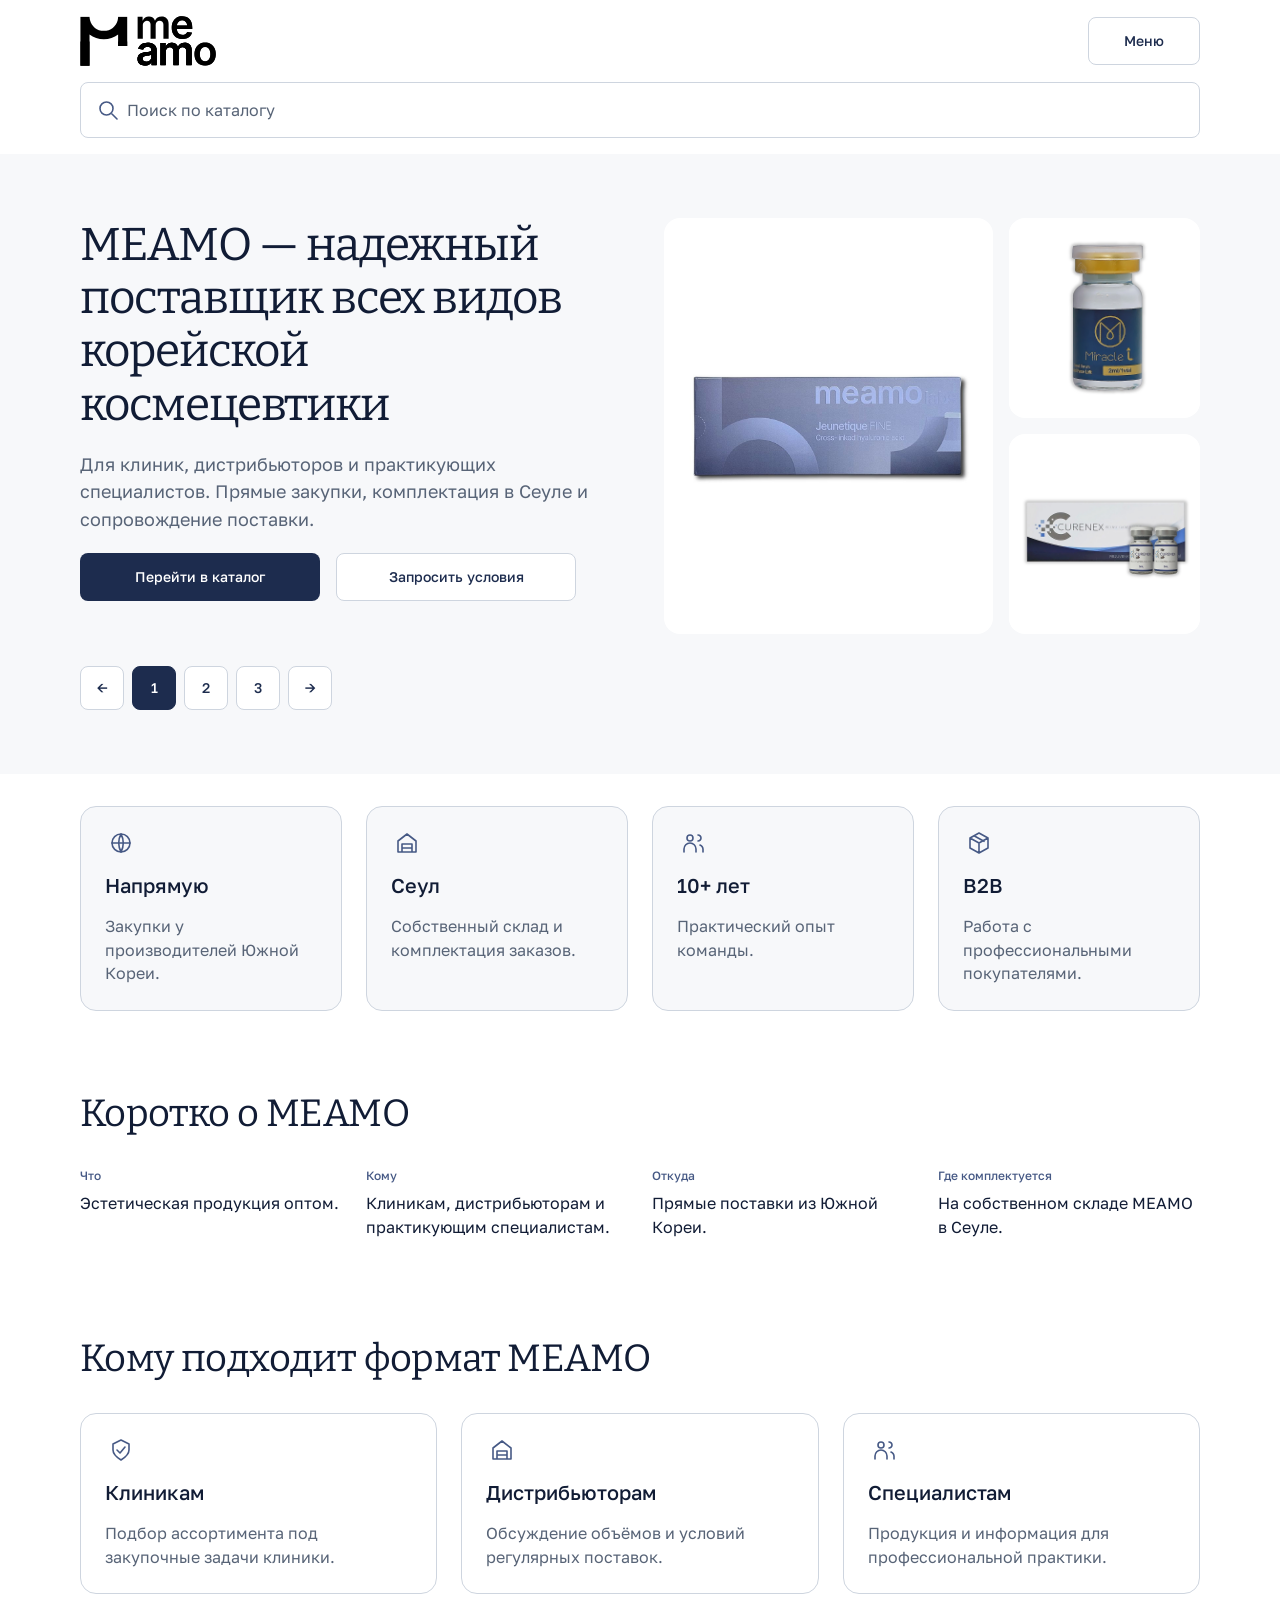
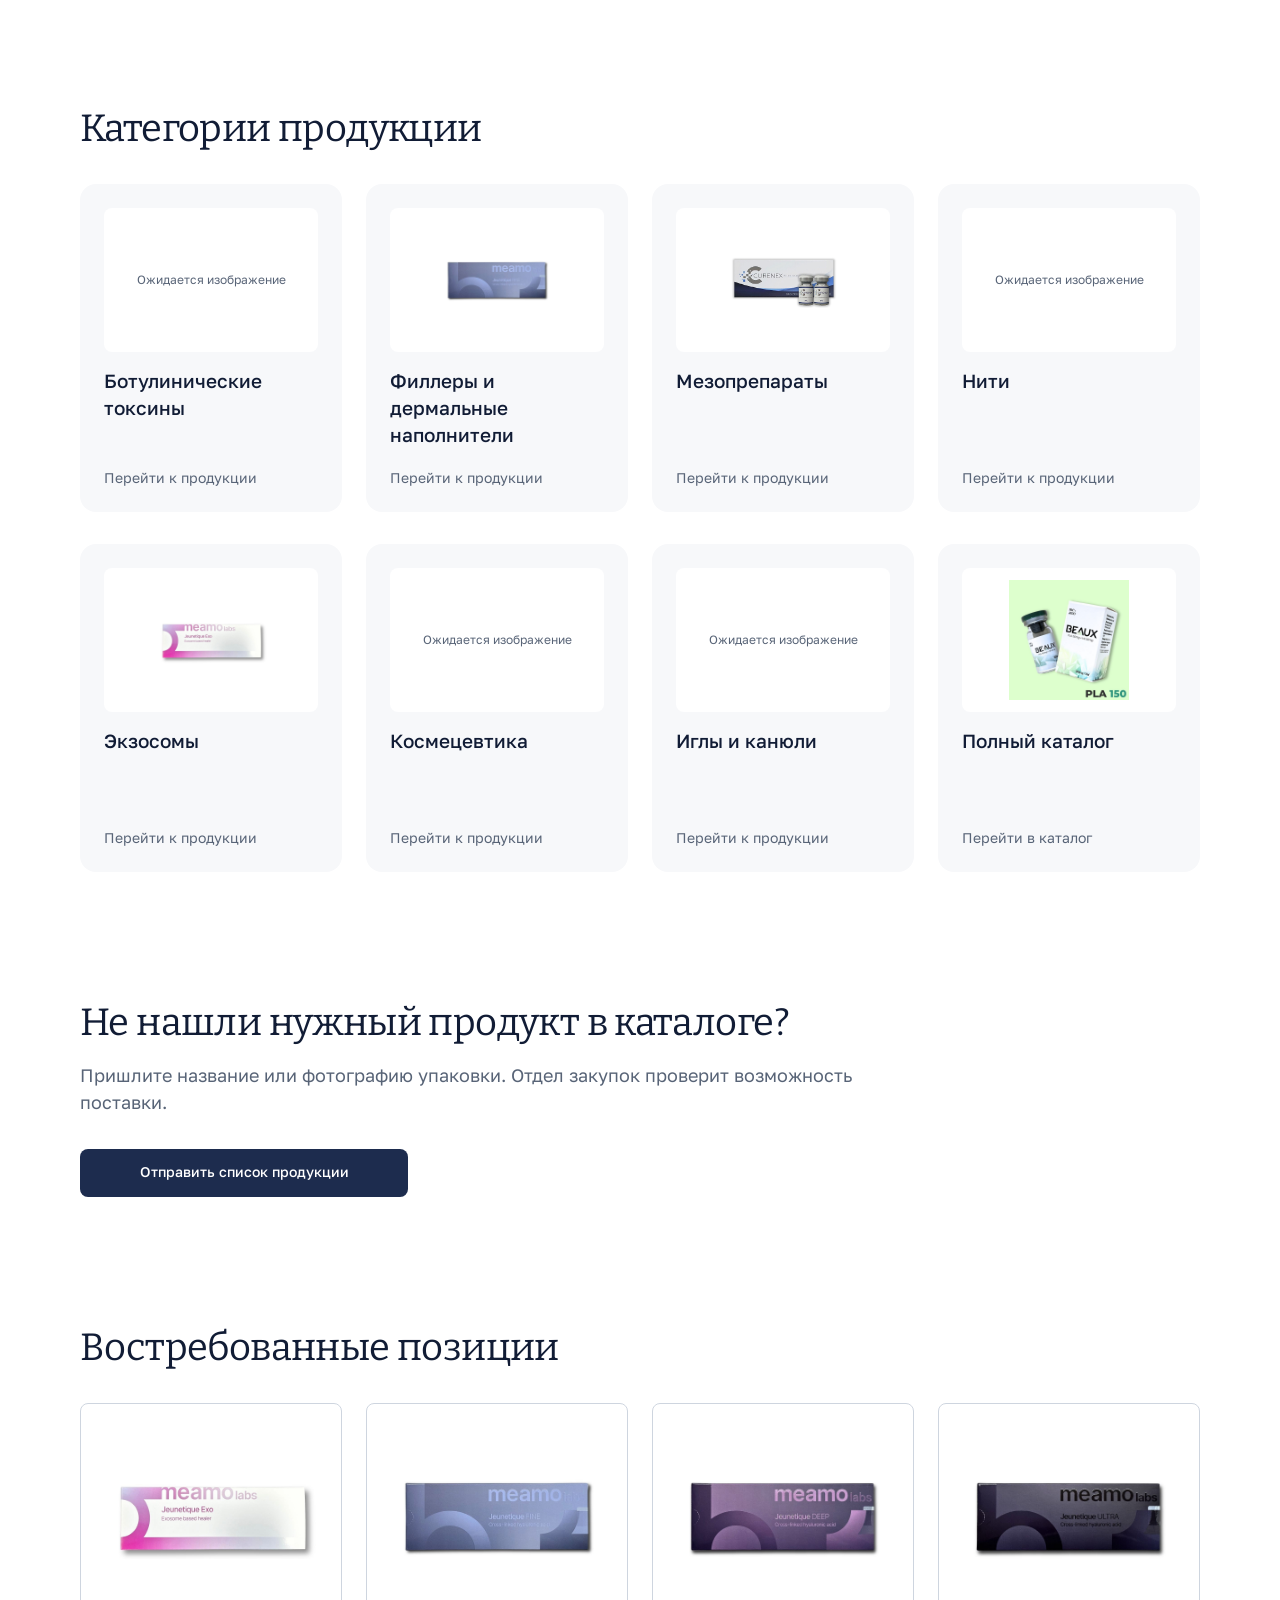
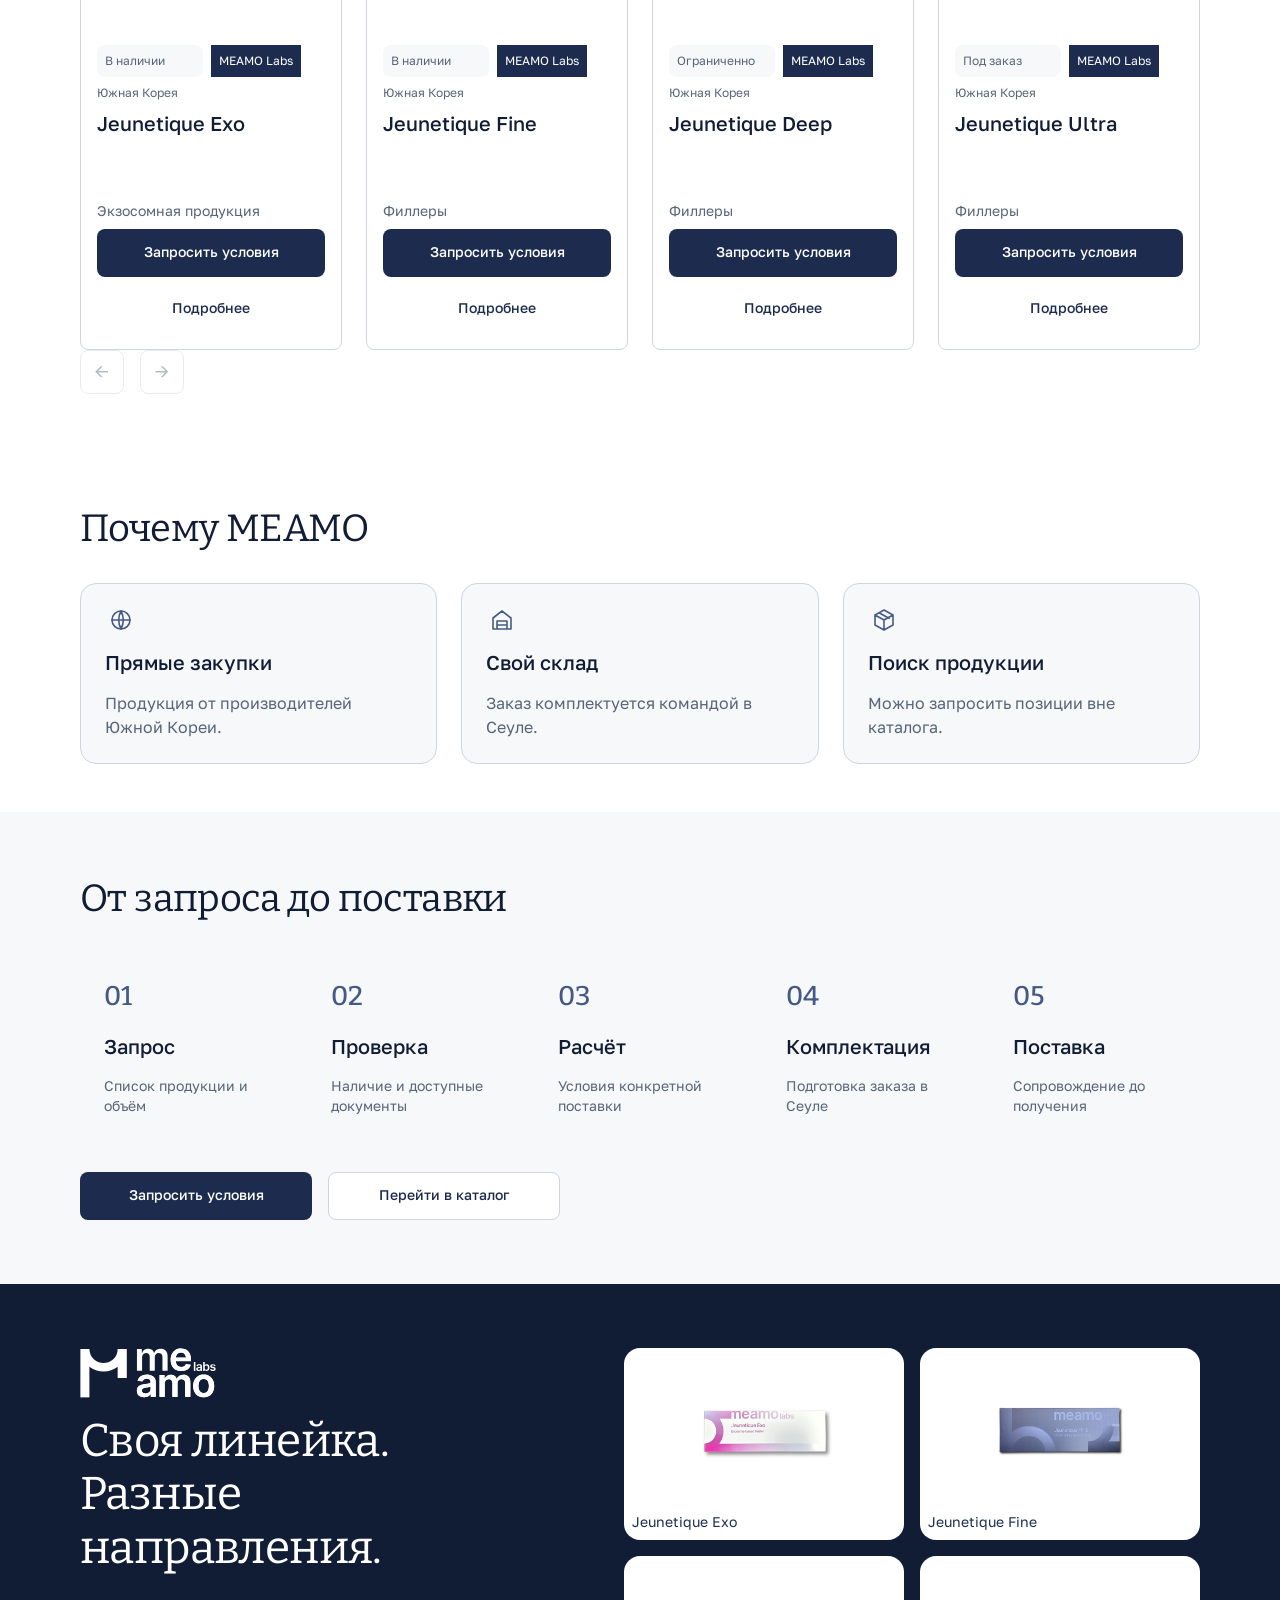
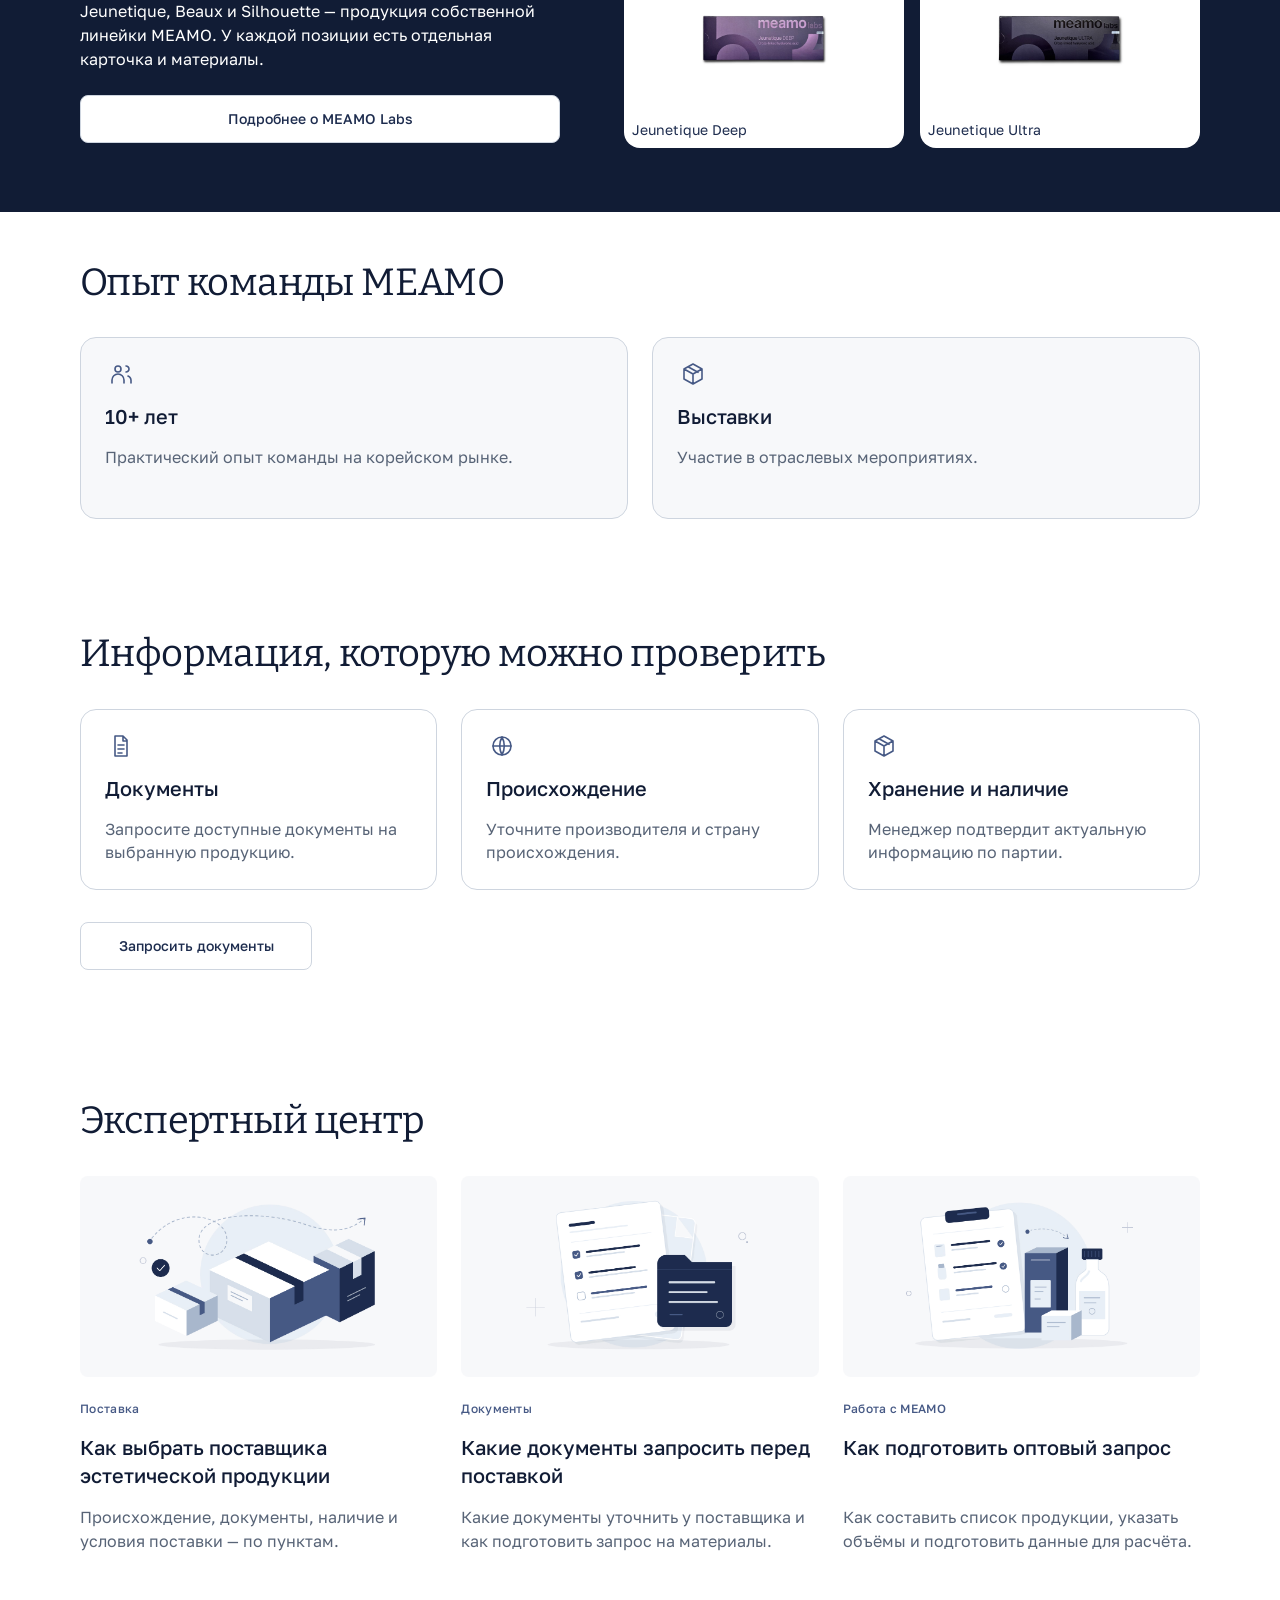
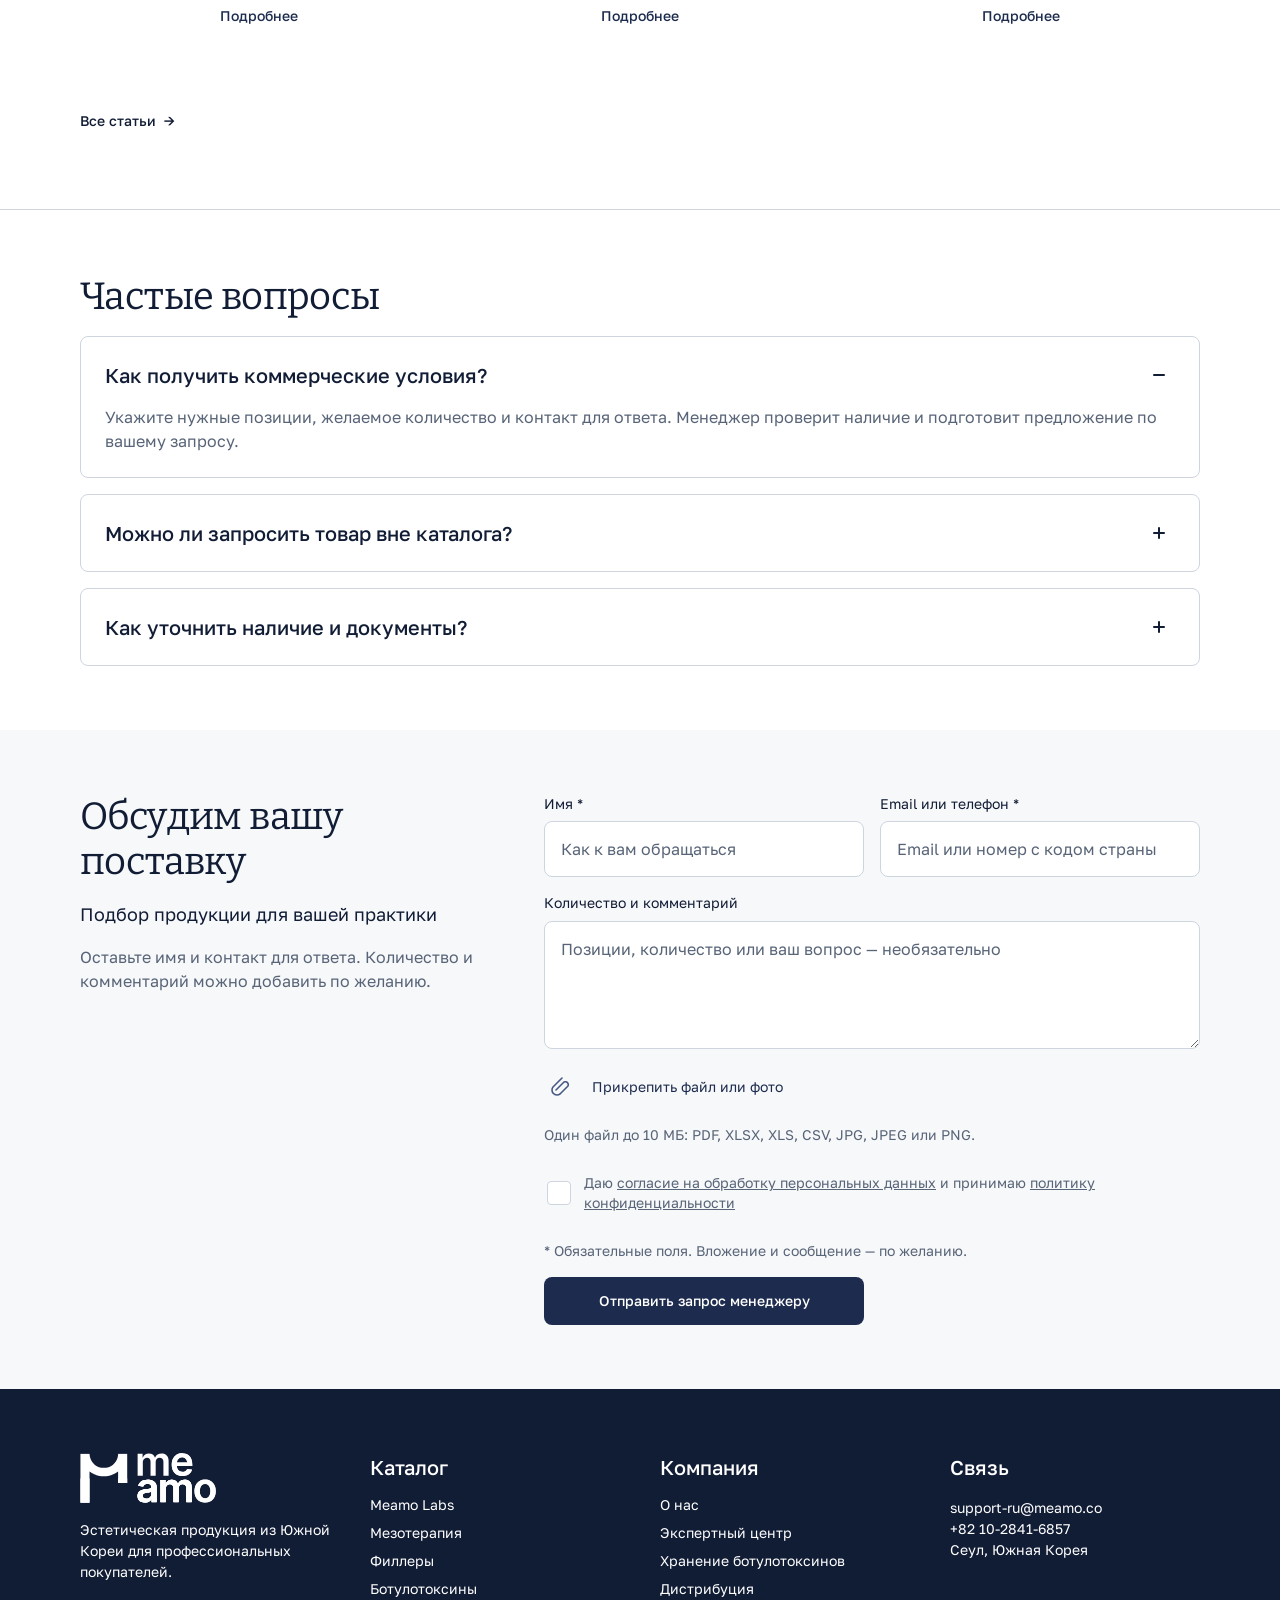
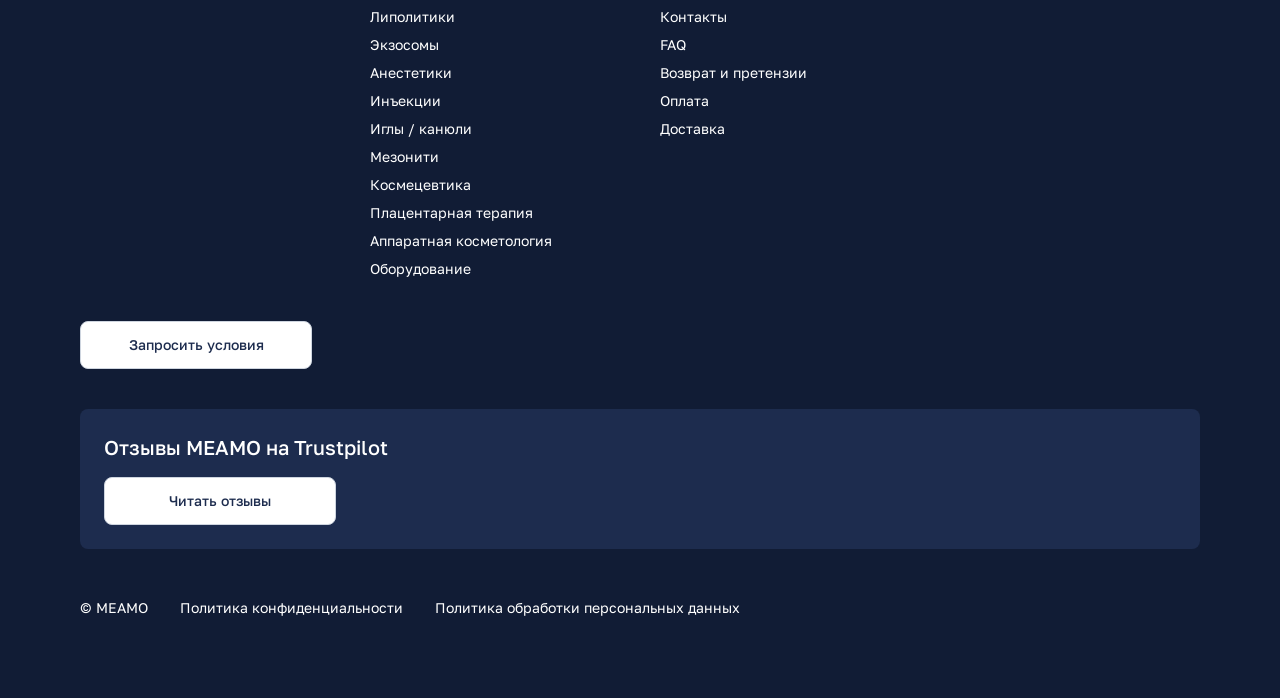
==== commit f6af99bf: "refactor triggers" ====
--- a/index.html
+++ b/index.html
@@ -15,36 +15,36 @@
 </head>
 
 <body>
-	<header class="header">
+	<header class="header js-header">
 		<div class="header__container container">
 			<a class="header__logo" href="index.html" aria-label="MEAMO — главная"><img
 					src="/images/icons/meamo-logo-black.svg" alt="MEAMO" width="136" height="50"></a>
-			<button class="header__menu-toggle button button--secondary" type="button" aria-controls="header-menu"
+			<button class="header__menu-toggle button button--secondary js-menu-toggle" type="button" aria-controls="header-menu"
 				aria-expanded="false">Меню</button>
-			<div class="header__mobile-menu" id="header-menu">
+			<div class="header__mobile-menu js-menu" id="header-menu">
 				<nav class="header__nav" aria-label="Основная навигация">
-					<a class="header__link" href="catalog.html">Каталог</a>
-					<a class="header__link" href="labs.html">MEAMO Labs</a>
-					<a class="header__link" href="cooperation.html">Сотрудничество</a>
-					<a class="header__link" href="about.html">О компании</a>
-					<a class="header__link" href="expert-center.html">Экспертный центр</a>
-					<a class="header__link" href="contacts.html">Контакты</a>
+					<a class="header__link js-menu-link" href="catalog.html">Каталог</a>
+					<a class="header__link js-menu-link" href="labs.html">MEAMO Labs</a>
+					<a class="header__link js-menu-link" href="cooperation.html">Сотрудничество</a>
+					<a class="header__link js-menu-link" href="about.html">О компании</a>
+					<a class="header__link js-menu-link" href="expert-center.html">Экспертный центр</a>
+					<a class="header__link js-menu-link" href="contacts.html">Контакты</a>
 				</nav>
-				<a class="header__request button" href="#request">Запросить условия</a>
-				<button class="header__menu-close button button--link" type="button">Закрыть меню ×</button>
-			</div>
-			<form class="search" action="catalog.html" method="get" role="search">
+				<a class="header__request button js-menu-link js-request-link" href="#request">Запросить условия</a>
+				<button class="header__menu-close button button--link js-menu-close" type="button">Закрыть меню ×</button>
+			</div>
+			<form class="search js-search-form" action="catalog.html" method="get" role="search">
 				<label class="visually-hidden" for="catalog-search">Поиск по каталогу: название товара или бренда</label>
 				<button class="search__submit" type="submit" aria-label="Найти в каталоге"><img src="/images/icons/search.svg"
 						alt="" width="24" height="24"></button>
-				<input class="search__field" id="catalog-search" type="search" name="q"
+				<input class="search__field js-search-input" id="catalog-search" type="search" name="q"
 					placeholder="Поиск по каталогу: название товара или бренда">
 			</form>
 		</div>
 	</header>
 
 	<main>
-		<section class="hero-split hero-split--home" aria-labelledby="home-title">
+		<section class="hero-split hero-split--home js-home-hero" aria-labelledby="home-title">
 			<div class="hero-split__container container">
 				<div class="hero-split__copy">
 					<h1 id="home-title">MEAMO — надежный поставщик всех видов корейской космецевтики</h1>
@@ -52,10 +52,10 @@
 						комплектация в Сеуле и сопровождение поставки.</p>
 					<div class="hero-split__actions">
 						<a class="button" href="catalog.html">Перейти в каталог</a>
-						<a class="button button--secondary" href="#request">Запросить условия</a>
-					</div>
-				</div>
-				<div class="hero-split__slider swiper" id="home-products" role="group" aria-roledescription="карусель"
+						<a class="button button--secondary js-request-link" href="#request">Запросить условия</a>
+					</div>
+				</div>
+				<div class="hero-split__slider swiper js-hero-slider" id="home-products" role="group" aria-roledescription="карусель"
 					aria-label="Продукция MEAMO">
 					<div class="swiper-wrapper">
 						<div class="hero-split__media swiper-slide" aria-hidden="false">
@@ -86,16 +86,16 @@
 					</div>
 				</div>
 				<div class="hero-split__controls" role="group" aria-label="Управление слайдами" aria-controls="home-products">
-					<button class="hero-split__control" type="button" data-direction="-1" aria-label="Предыдущий слайд">←</button>
-					<button class="hero-split__control" type="button" data-slide="0" aria-label="Слайд 1"
+					<button class="hero-split__control js-hero-prev" type="button" data-direction="-1" aria-label="Предыдущий слайд">←</button>
+					<button class="hero-split__control js-hero-slide" type="button" data-slide="0" aria-label="Слайд 1"
 						aria-pressed="true">1</button>
-					<button class="hero-split__control" type="button" data-slide="1" aria-label="Слайд 2"
+					<button class="hero-split__control js-hero-slide" type="button" data-slide="1" aria-label="Слайд 2"
 						aria-pressed="false">2</button>
-					<button class="hero-split__control" type="button" data-slide="2" aria-label="Слайд 3"
+					<button class="hero-split__control js-hero-slide" type="button" data-slide="2" aria-label="Слайд 3"
 						aria-pressed="false">3</button>
-					<button class="hero-split__control" type="button" data-direction="1" aria-label="Следующий слайд">→</button>
-				</div>
-				<p class="hero-split__status visually-hidden" role="status" aria-atomic="true">Слайд 1 из 3</p>
+					<button class="hero-split__control js-hero-next" type="button" data-direction="1" aria-label="Следующий слайд">→</button>
+				</div>
+				<p class="hero-split__status visually-hidden js-hero-status" role="status" aria-atomic="true">Слайд 1 из 3</p>
 			</div>
 		</section>
 
@@ -245,77 +245,77 @@
 				</div>
 				<p class="request-promo__text">Пришлите название или фотографию упаковки. Отдел закупок проверит возможность
 					поставки.</p>
-				<a class="request-promo__action button" href="#request"
+				<a class="request-promo__action button js-request-link" href="#request"
 					data-request-context="Поиск продукции вне каталога">Отправить список продукции</a>
 			</div>
 		</section>
 
-		<section class="products-list products-list--slider section" aria-labelledby="popular-title">
+		<section class="products-list products-list--slider section js-products-carousel" aria-labelledby="popular-title">
 			<div class="container">
 				<div class="section-heading">
 					<h2 id="popular-title">Востребованные позиции</h2>
 				</div>
-				<div class="products-list__track swiper" id="popular-products" tabindex="0" role="region"
+				<div class="products-list__track swiper js-products-slider" id="popular-products" tabindex="0" role="region"
 					aria-label="Подборка продукции, прокручивается горизонтально">
 					<div class="products-list__items swiper-wrapper">
-						<article class="product-card swiper-slide">
+						<article class="product-card swiper-slide js-product-card">
 							<a class="product-card__media" href="product-jeunetique-exo.html"
 								aria-label="Подробнее о Jeunetique Exo"><img src="/images/products/Jeunetique%20Exo.jpg"
 									alt="Упаковка Jeunetique Exo" width="1000" height="1000" loading="lazy"></a>
 							<div class="product-card__content">
 								<div class="product-card__labels"><span class="product-card__status">В наличии</span><span
-										class="product-card__badge">MEAMO Labs</span></div>
+										class="product-card__badge js-product-badge">MEAMO Labs</span></div>
 								<p class="product-card__country">Южная Корея</p>
-								<h3 class="product-card__title"><a href="product-jeunetique-exo.html">Jeunetique Exo</a></h3>
-								<p class="product-card__category">Экзосомная продукция</p><a class="button" href="#request"
+								<h3 class="product-card__title js-product-title"><a href="product-jeunetique-exo.html">Jeunetique Exo</a></h3>
+								<p class="product-card__category">Экзосомная продукция</p><a class="button js-request-link" href="#request"
 									data-request-context="Jeunetique Exo — запрос условий">Запросить условия</a><a
 									class="product-card__details button button--link" href="product-jeunetique-exo.html">Подробнее<span
 										class="visually-hidden"> о Jeunetique
 										Exo</span></a>
 							</div>
 						</article>
-						<article class="product-card swiper-slide">
+						<article class="product-card swiper-slide js-product-card">
 							<a class="product-card__media" href="product.html" aria-label="Подробнее о Jeunetique Fine"><img
 									src="/images/products/Jeunetique%20Fine.jpg" alt="Упаковка Jeunetique Fine" width="1000" height="1000"
 									loading="lazy"></a>
 							<div class="product-card__content">
 								<div class="product-card__labels"><span class="product-card__status">В наличии</span><span
-										class="product-card__badge">MEAMO Labs</span></div>
+										class="product-card__badge js-product-badge">MEAMO Labs</span></div>
 								<p class="product-card__country">Южная Корея</p>
-								<h3 class="product-card__title"><a href="product.html">Jeunetique Fine</a></h3>
-								<p class="product-card__category">Филлеры</p><a class="button" href="#request"
+								<h3 class="product-card__title js-product-title"><a href="product.html">Jeunetique Fine</a></h3>
+								<p class="product-card__category">Филлеры</p><a class="button js-request-link" href="#request"
 									data-request-context="Jeunetique Fine — запрос условий">Запросить условия</a><a
 									class="product-card__details button button--link" href="product.html">Подробнее<span
 										class="visually-hidden"> о Jeunetique
 										Fine</span></a>
 							</div>
 						</article>
-						<article class="product-card swiper-slide">
+						<article class="product-card swiper-slide js-product-card">
 							<a class="product-card__media" href="product-jeunetique-deep.html"
 								aria-label="Подробнее о Jeunetique Deep"><img src="/images/products/Jeunetique%20Deep.jpg"
 									alt="Упаковка Jeunetique Deep" width="1000" height="1000" loading="lazy"></a>
 							<div class="product-card__content">
 								<div class="product-card__labels"><span class="product-card__status">Ограниченно</span><span
-										class="product-card__badge">MEAMO Labs</span></div>
+										class="product-card__badge js-product-badge">MEAMO Labs</span></div>
 								<p class="product-card__country">Южная Корея</p>
-								<h3 class="product-card__title"><a href="product-jeunetique-deep.html">Jeunetique Deep</a></h3>
-								<p class="product-card__category">Филлеры</p><a class="button" href="#request"
+								<h3 class="product-card__title js-product-title"><a href="product-jeunetique-deep.html">Jeunetique Deep</a></h3>
+								<p class="product-card__category">Филлеры</p><a class="button js-request-link" href="#request"
 									data-request-context="Jeunetique Deep — запрос условий">Запросить условия</a><a
 									class="product-card__details button button--link" href="product-jeunetique-deep.html">Подробнее<span
 										class="visually-hidden"> о Jeunetique
 										Deep</span></a>
 							</div>
 						</article>
-						<article class="product-card swiper-slide">
+						<article class="product-card swiper-slide js-product-card">
 							<a class="product-card__media" href="product-jeunetique-ultra.html"
 								aria-label="Подробнее о Jeunetique Ultra"><img src="/images/products/Jeunetique%20Ultra.jpg"
 									alt="Упаковка Jeunetique Ultra" width="1000" height="1000" loading="lazy"></a>
 							<div class="product-card__content">
 								<div class="product-card__labels"><span class="product-card__status">Под заказ</span><span
-										class="product-card__badge">MEAMO Labs</span></div>
+										class="product-card__badge js-product-badge">MEAMO Labs</span></div>
 								<p class="product-card__country">Южная Корея</p>
-								<h3 class="product-card__title"><a href="product-jeunetique-ultra.html">Jeunetique Ultra</a></h3>
-								<p class="product-card__category">Филлеры</p><a class="button" href="#request"
+								<h3 class="product-card__title js-product-title"><a href="product-jeunetique-ultra.html">Jeunetique Ultra</a></h3>
+								<p class="product-card__category">Филлеры</p><a class="button js-request-link" href="#request"
 									data-request-context="Jeunetique Ultra — запрос условий">Запросить условия</a><a
 									class="product-card__details button button--link" href="product-jeunetique-ultra.html">Подробнее<span
 										class="visually-hidden"> о Jeunetique
@@ -325,8 +325,8 @@
 					</div>
 				</div>
 				<div class="products-list__controls" role="group" aria-label="Прокрутка востребованных позиций"><button
-						class="products-list__arrow" type="button" data-product-direction="-1" aria-label="Предыдущие товары"
-						aria-controls="popular-products">←</button><button class="products-list__arrow" type="button"
+						class="products-list__arrow js-products-prev" type="button" data-product-direction="-1" aria-label="Предыдущие товары"
+						aria-controls="popular-products">←</button><button class="products-list__arrow js-products-next" type="button"
 						data-product-direction="1" aria-label="Следующие товары" aria-controls="popular-products">→</button></div>
 				<p class="products-list__hint">Листайте подборку</p>
 			</div>
@@ -384,7 +384,7 @@
 						<p>Сопровождение до получения</p>
 					</li>
 				</ol>
-				<div class="supply-process__actions"><a class="button" href="#request">Запросить условия</a><a
+				<div class="supply-process__actions"><a class="button js-request-link" href="#request">Запросить условия</a><a
 						class="button button--secondary" href="catalog.html">Перейти в каталог</a></div>
 			</div>
 		</section>
@@ -456,7 +456,7 @@
 						<p class="card__description">Менеджер подтвердит актуальную информацию по партии.</p>
 					</div>
 				</div>
-				<a class="section__action button button--secondary" href="#request"
+				<a class="section__action button button--secondary js-request-link" href="#request"
 					data-request-context="Запрос документов по продукции">Запросить документы</a>
 			</div>
 		</section>
@@ -501,17 +501,17 @@
 			</div>
 		</section>
 
-		<section class="faq" aria-labelledby="faq-title">
+		<section class="faq js-faq" aria-labelledby="faq-title">
 			<div class="container">
 				<div class="section-heading">
 					<h2 id="faq-title">Частые вопросы</h2>
 				</div>
 				<div class="faq__items">
-					<div class="faq__item">
-						<h3 class="faq__heading"><button class="faq__toggle" id="faq-question-1" type="button" aria-expanded="true"
+					<div class="faq__item js-faq-item">
+						<h3 class="faq__heading"><button class="faq__toggle js-faq-toggle" id="faq-question-1" type="button" aria-expanded="true"
 								aria-controls="faq-answer-1">Как получить коммерческие условия?<span class="faq__indicator"
 									aria-hidden="true"></span></button></h3>
-						<div class="faq__answer" role="region" id="faq-answer-1" aria-labelledby="faq-question-1"
+						<div class="faq__answer js-faq-answer" role="region" id="faq-answer-1" aria-labelledby="faq-question-1"
 							aria-hidden="false">
 							<div class="faq__content">
 								<p>Укажите нужные позиции, желаемое количество и контакт для ответа. Менеджер проверит наличие и
@@ -519,26 +519,26 @@
 							</div>
 						</div>
 					</div>
-					<div class="faq__item">
-						<h3 class="faq__heading"><button class="faq__toggle" id="faq-question-2" type="button" aria-expanded="false"
+					<div class="faq__item js-faq-item">
+						<h3 class="faq__heading"><button class="faq__toggle js-faq-toggle" id="faq-question-2" type="button" aria-expanded="false"
 								aria-controls="faq-answer-2">Можно ли запросить товар вне каталога?<span class="faq__indicator"
 									aria-hidden="true"></span></button></h3>
-						<div class="faq__answer" role="region" id="faq-answer-2" aria-labelledby="faq-question-2" aria-hidden="true"
+						<div class="faq__answer js-faq-answer" role="region" id="faq-answer-2" aria-labelledby="faq-question-2" aria-hidden="true"
 							inert>
 							<div class="faq__content">
 								<p>Да, пришлите название или фотографию упаковки. Отдел закупок проверит возможность поставки.</p>
 							</div>
 						</div>
 					</div>
-					<div class="faq__item">
-						<h3 class="faq__heading"><button class="faq__toggle" id="faq-question-3" type="button" aria-expanded="false"
+					<div class="faq__item js-faq-item">
+						<h3 class="faq__heading"><button class="faq__toggle js-faq-toggle" id="faq-question-3" type="button" aria-expanded="false"
 								aria-controls="faq-answer-3">Как уточнить наличие и документы?<span class="faq__indicator"
 									aria-hidden="true"></span></button></h3>
-						<div class="faq__answer" role="region" id="faq-answer-3" aria-labelledby="faq-question-3" aria-hidden="true"
+						<div class="faq__answer js-faq-answer" role="region" id="faq-answer-3" aria-labelledby="faq-question-3" aria-hidden="true"
 							inert>
 							<div class="faq__content">
 								<p>Укажите интересующий товар и нужные материалы в <a href="#request"
-										data-request-context="Уточнение наличия и документов">форме запроса</a>. Менеджер уточнит наличие и
+										data-request-context="Уточнение наличия и документов" class="js-request-link">форме запроса</a>. Менеджер уточнит наличие и
 									доступные документы по выбранной продукции.</p>
 							</div>
 						</div>
@@ -547,15 +547,15 @@
 			</div>
 		</section>
 
-		<section class="compact-request" id="request" aria-labelledby="request-title" tabindex="-1">
+		<section class="compact-request js-request" id="request" aria-labelledby="request-title" tabindex="-1">
 			<div class="compact-request__container container">
 				<div class="compact-request__copy">
 					<h2 id="request-title">Обсудим вашу поставку</h2>
-					<p class="compact-request__context" id="request-context">Подбор продукции для вашей практики</p>
+					<p class="compact-request__context js-request-context" id="request-context">Подбор продукции для вашей практики</p>
 					<p class="compact-request__intro">Оставьте имя и контакт для ответа. Количество и комментарий можно добавить
 						по желанию.</p>
 				</div>
-				<form class="form form--compact" aria-labelledby="request-title"
+				<form class="form form--compact js-request-form" aria-labelledby="request-title"
 					aria-describedby="request-required request-status">
 					<input type="hidden" name="context" value="Подбор продукции для вашей практики">
 					<div class="form__row">
@@ -571,19 +571,19 @@
 							placeholder="Позиции, количество или ваш вопрос — необязательно"></textarea></div>
 					<div class="form__field">
 						<div class="form__attachment"><label class="form__file-label" for="request-file"><img
-									src="/images/icons/paperclip.svg" alt="" width="32" height="24"><span>Прикрепить файл или
-									фото</span><input class="form__file" id="request-file" name="attachment" type="file"
+									src="/images/icons/paperclip.svg" alt="" width="32" height="24"><span class="js-request-file-label">Прикрепить файл или
+									фото</span><input class="form__file js-request-file" id="request-file" name="attachment" type="file"
 									accept=".pdf,.xlsx,.xls,.csv,.jpg,.jpeg,.png" aria-describedby="request-file-hint"></label><button
-								class="form__remove-file" type="button" hidden aria-label="Удалить выбранный файл">×</button></div>
+								class="form__remove-file js-request-remove-file" type="button" hidden aria-label="Удалить выбранный файл">×</button></div>
 						<p class="form__hint" id="request-file-hint">Один файл до 10 МБ: PDF, XLSX, XLS, CSV, JPG, JPEG или PNG.</p>
-						<p class="form__file-status visually-hidden" role="status" aria-atomic="true"></p>
+						<p class="form__file-status visually-hidden js-request-file-status" role="status" aria-atomic="true"></p>
 					</div>
 					<div class="form__consent"><input class="form__checkbox-input" id="request-consent" name="consent"
 							type="checkbox" value="yes"><label class="form__checkbox-label" for="request-consent">Даю <a
 								href="personal-data.html">согласие на обработку персональных данных</a> и принимаю <a
 								href="privacy.html">политику конфиденциальности</a></label></div>
 					<p class="form__hint" id="request-required">* Обязательные поля. Вложение и сообщение — по желанию.</p>
-					<p class="form__status" id="request-status" role="status" aria-atomic="true" hidden></p>
+					<p class="form__status js-request-status" id="request-status" role="status" aria-atomic="true" hidden></p>
 					<button class="form__submit button" type="submit" aria-describedby="request-required request-status">Отправить
 						запрос
 						менеджеру</button>
@@ -638,7 +638,7 @@
 							10-2841-6857</a><span>Сеул, Южная Корея</span></address>
 				</div>
 			</div>
-			<a class="footer__request button button--secondary" href="#request">Запросить условия</a>
+			<a class="footer__request button button--secondary js-request-link" href="#request">Запросить условия</a>
 			<div class="footer__reviews">
 				<h2>Отзывы MEAMO на Trustpilot</h2>
 				<a class="footer__reviews-link button button--secondary" href="/" rel="noopener noreferrer">Читать отзывы</a>
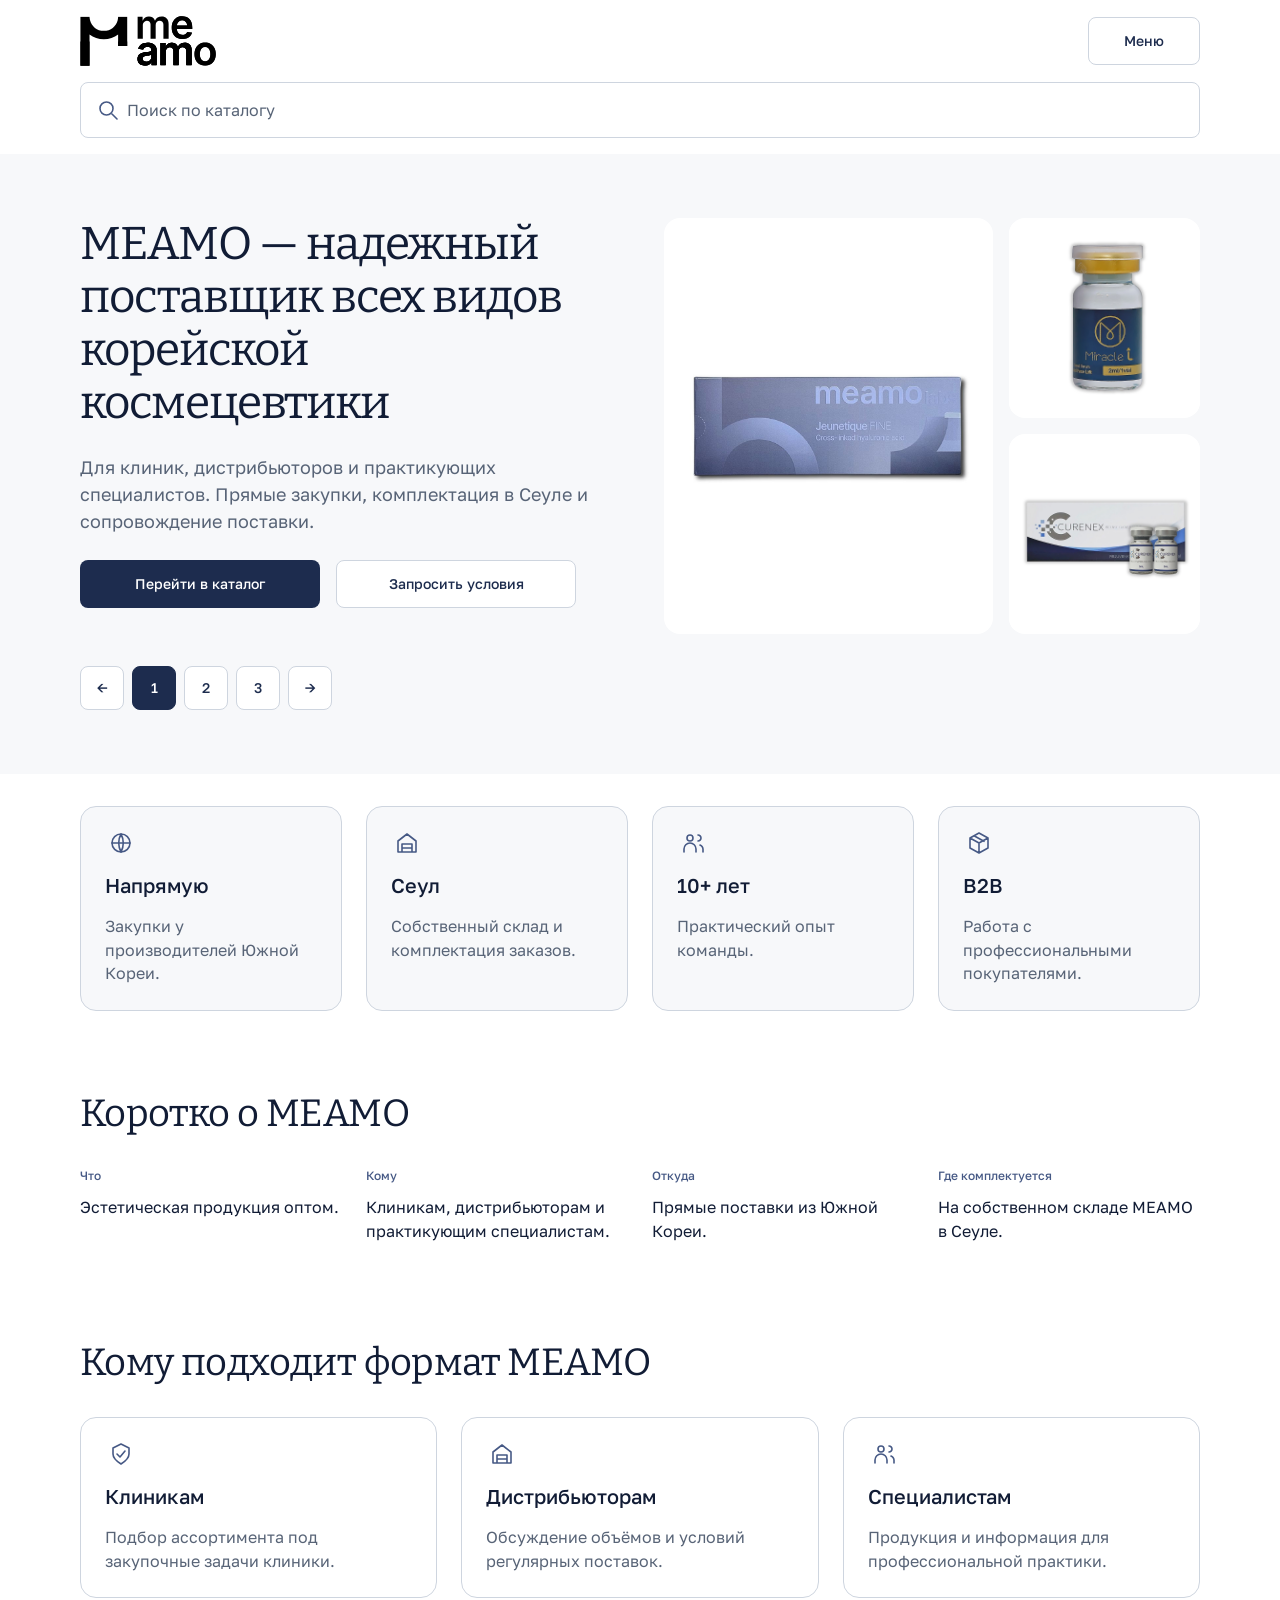
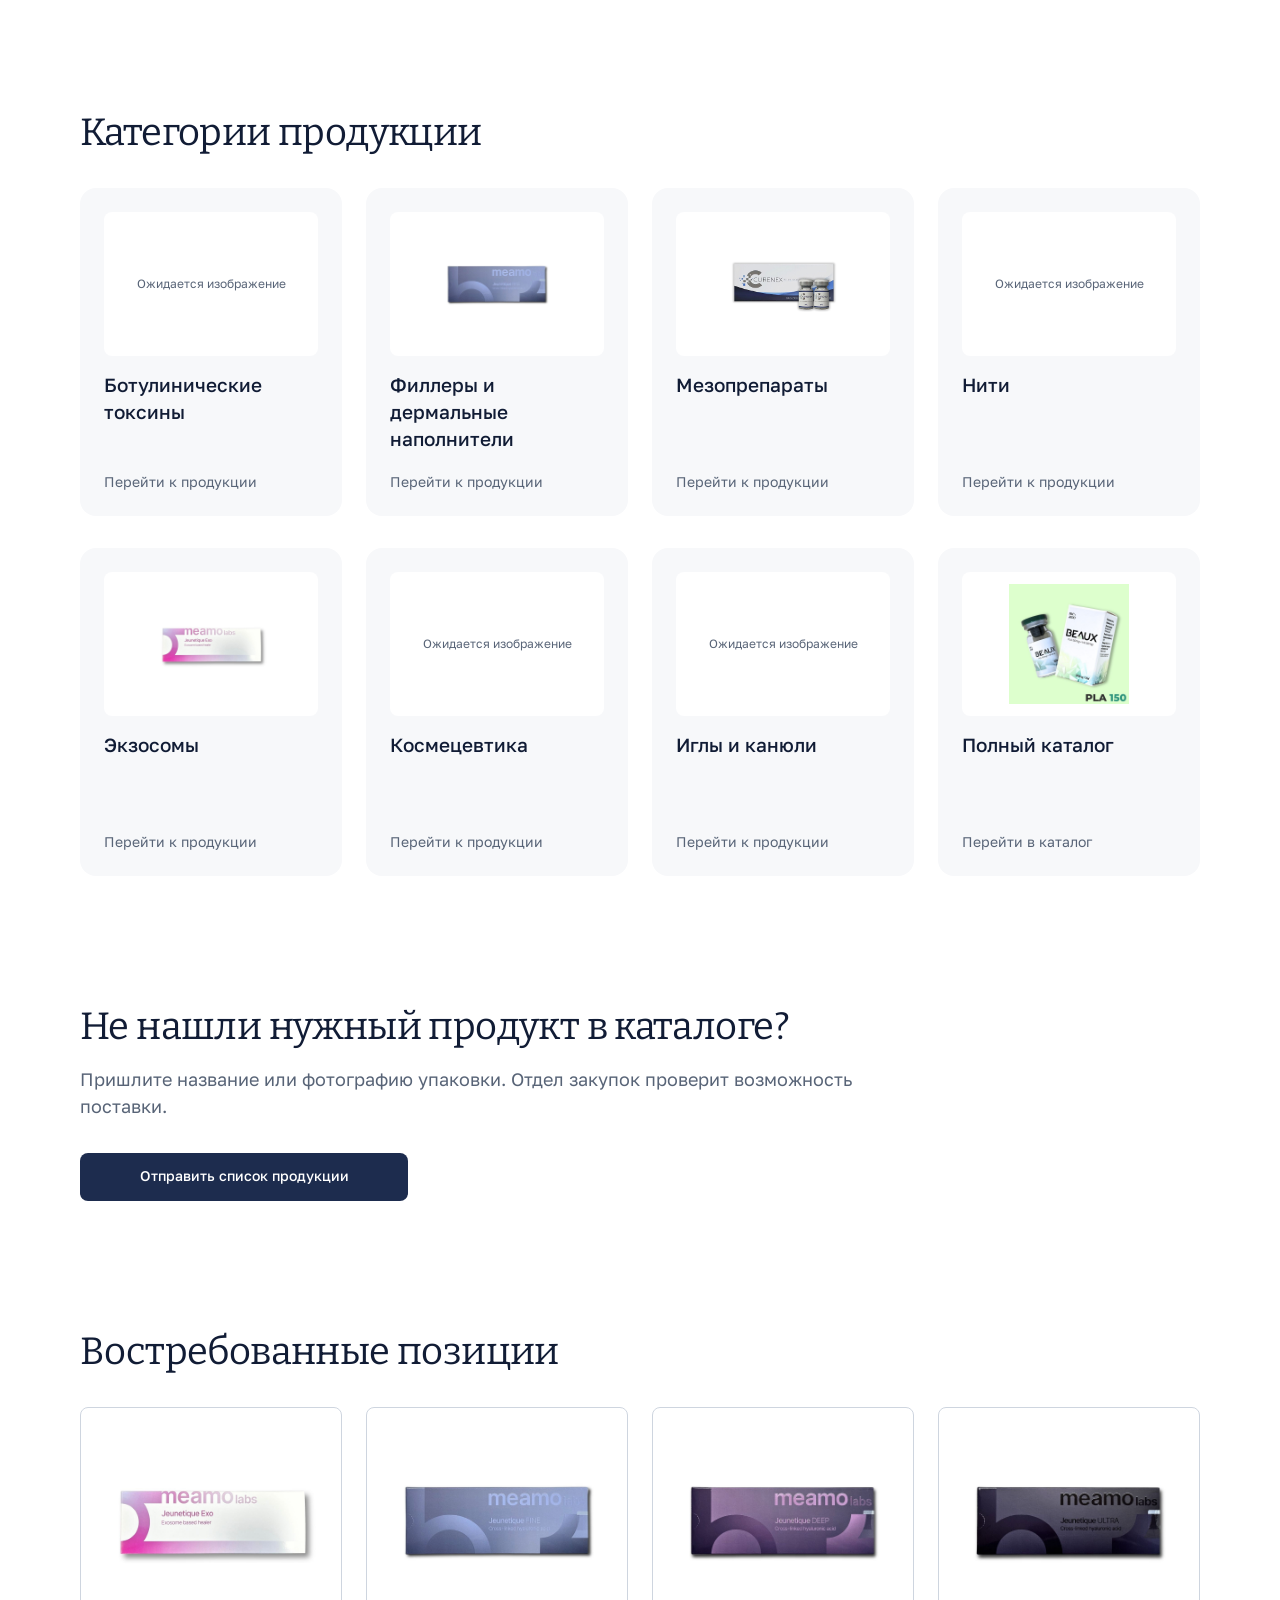
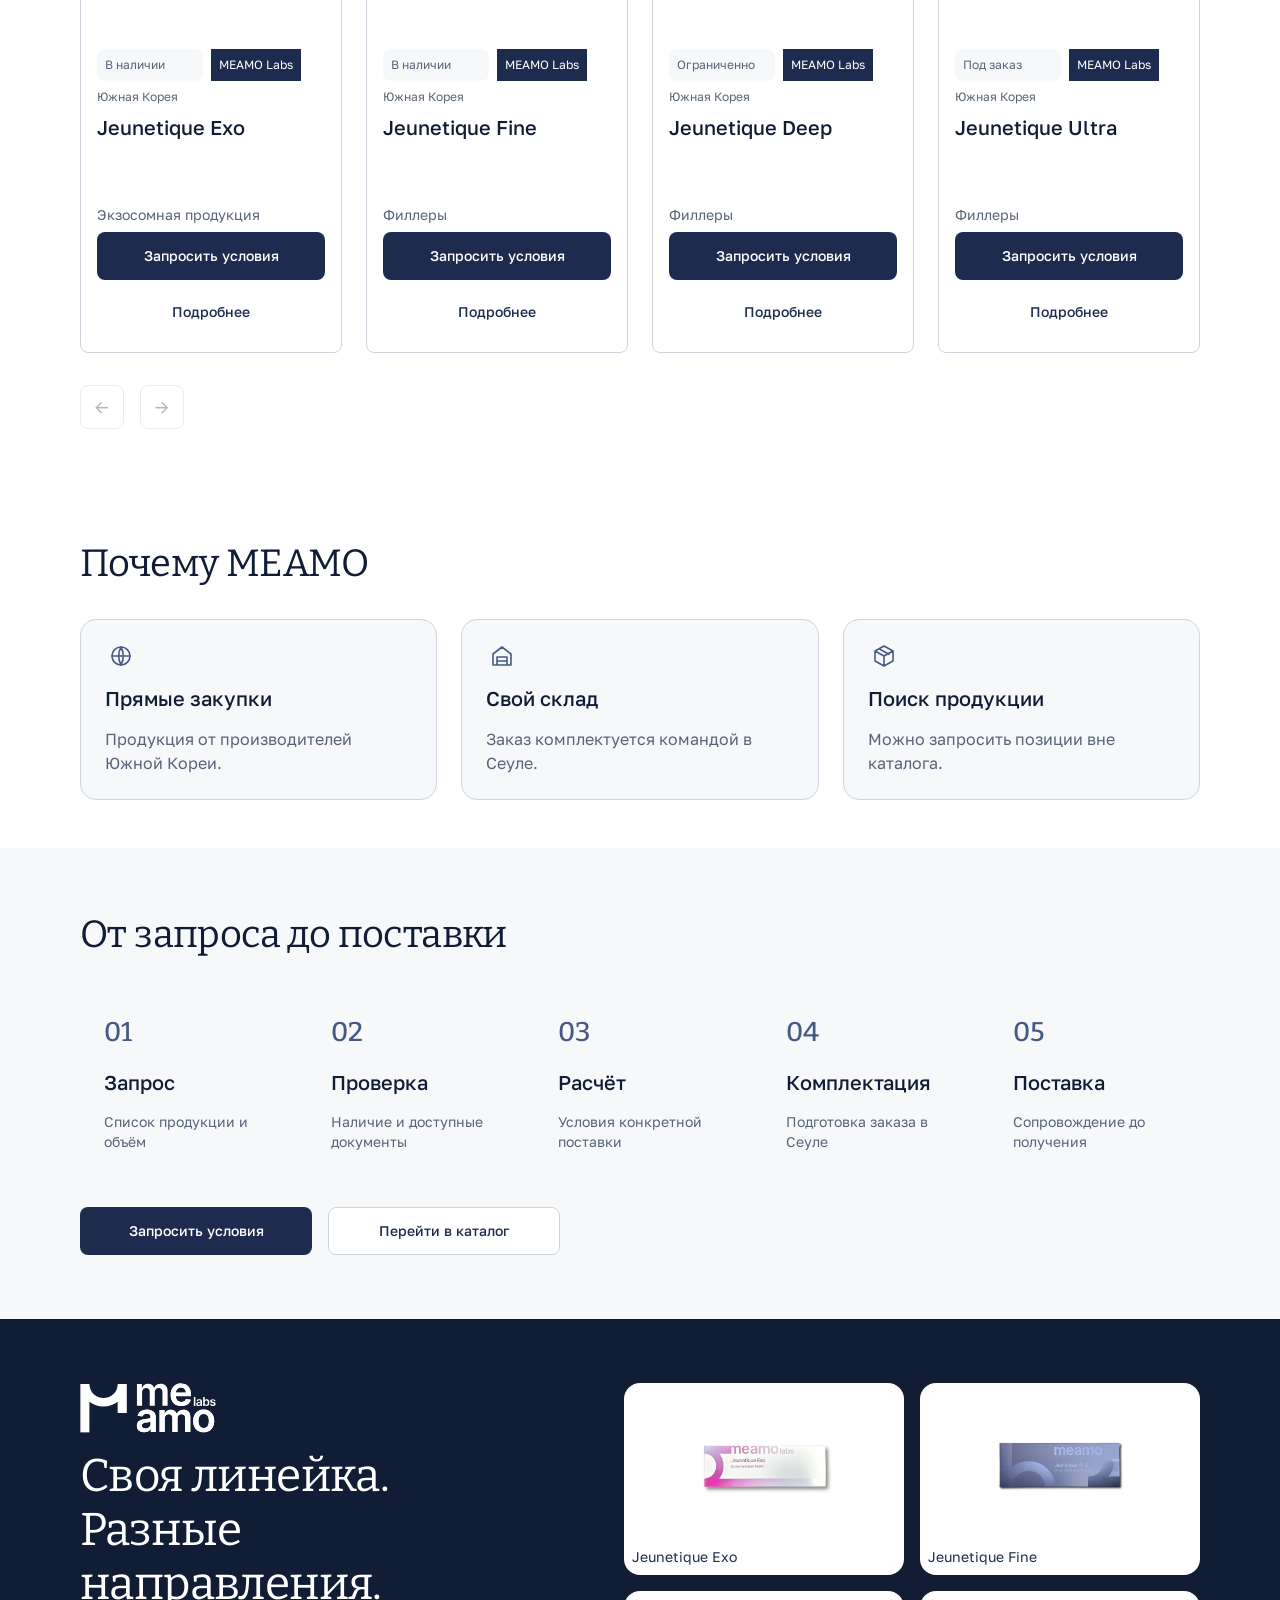
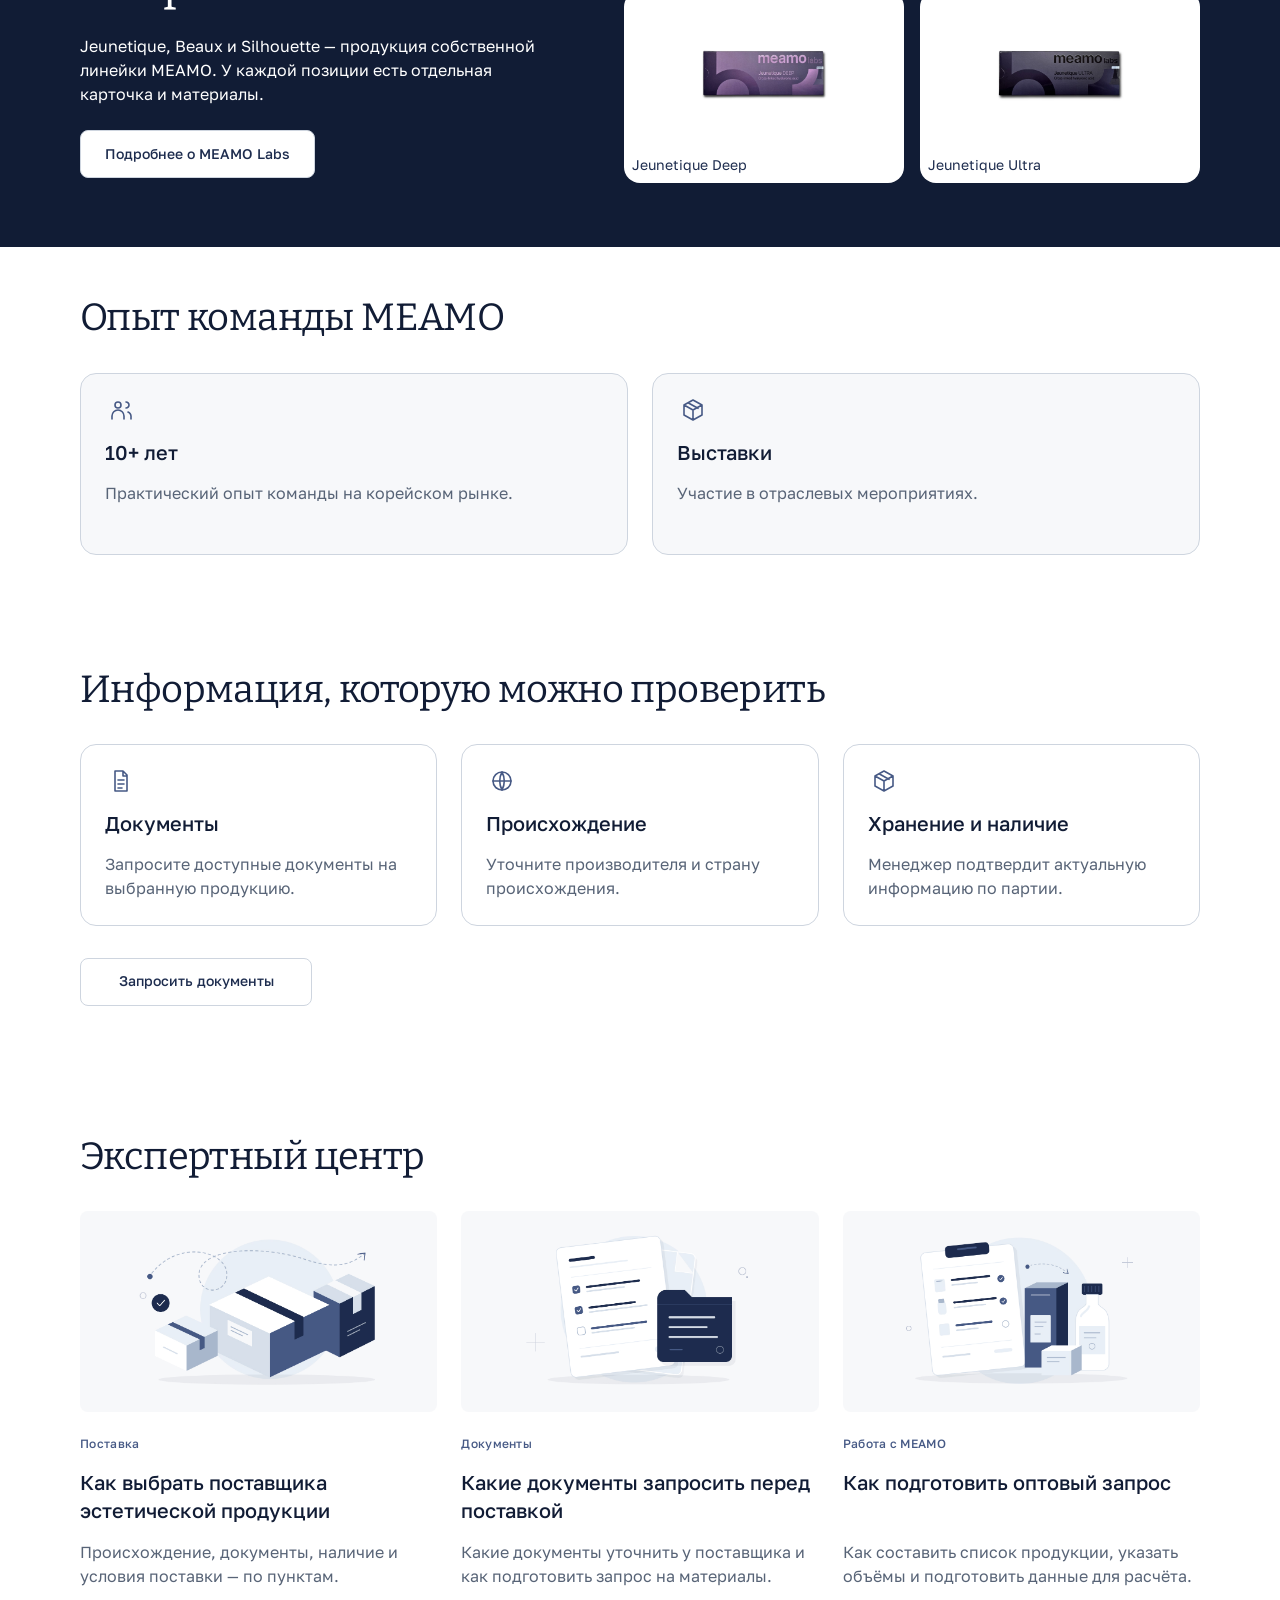
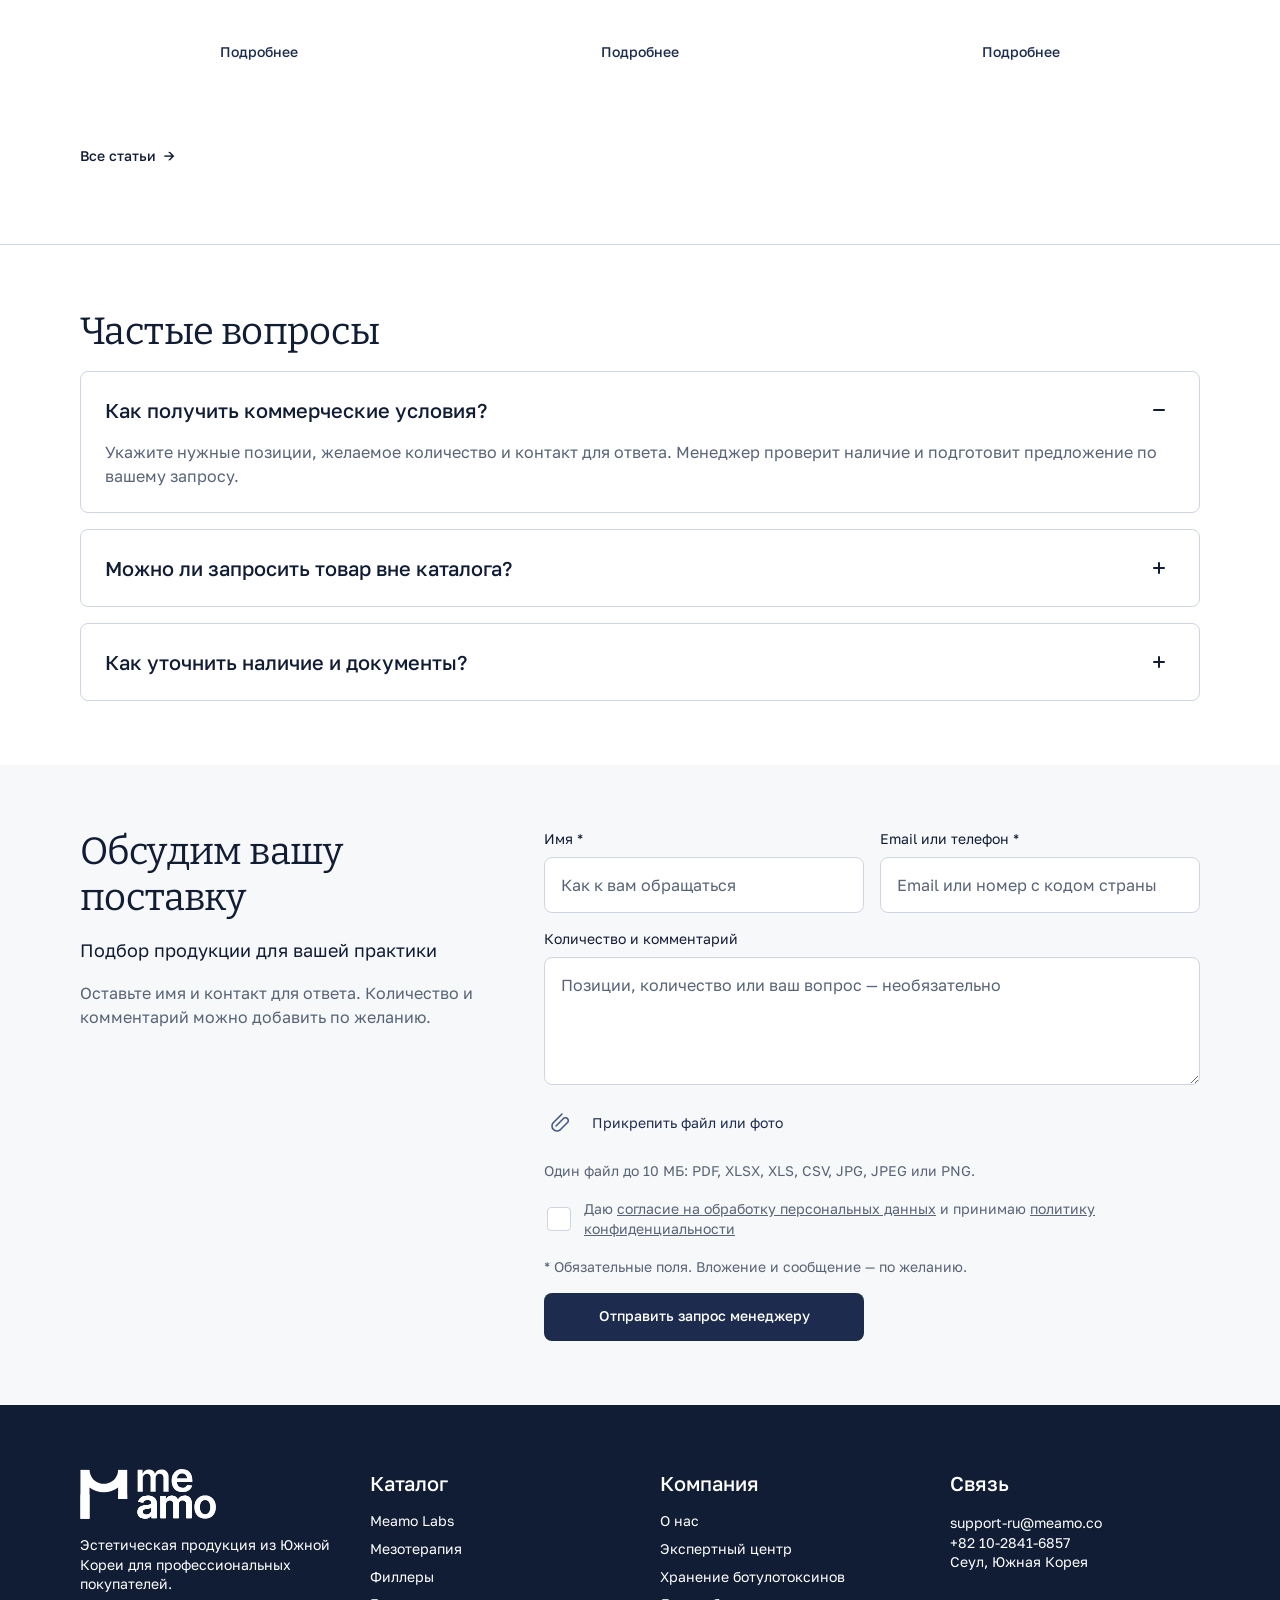
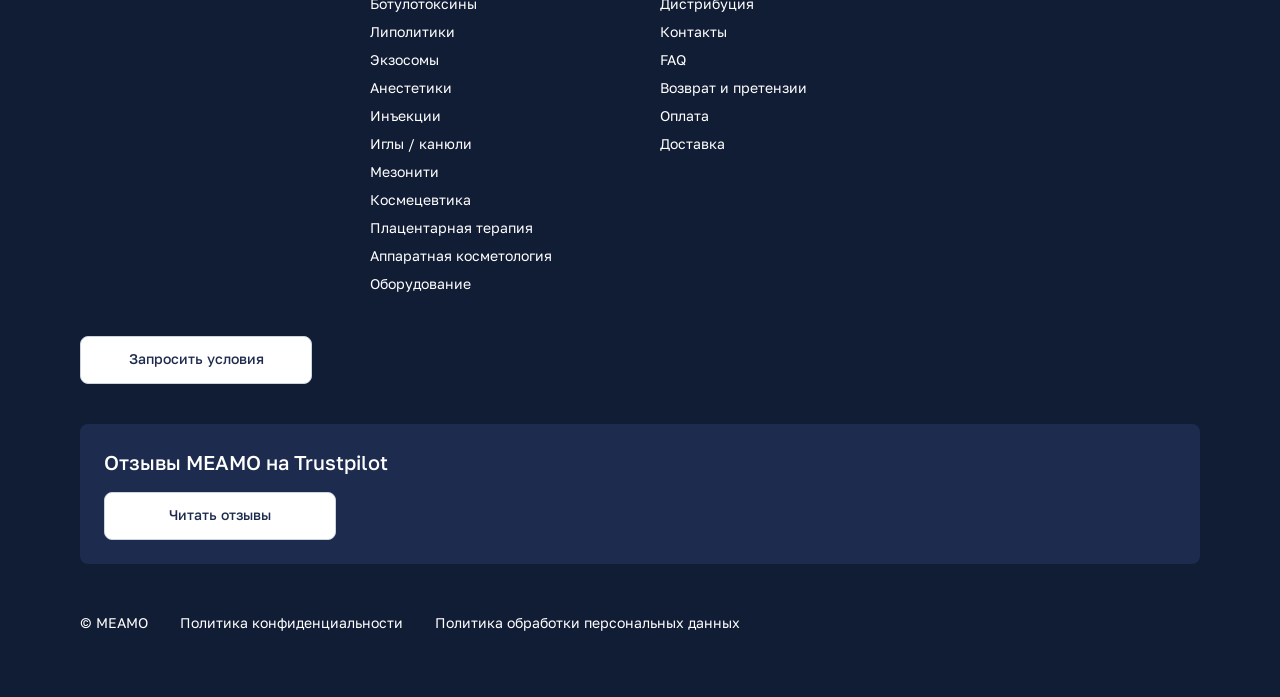
==== commit c05208fc: "refactor element spaces" ====
--- a/index.html
+++ b/index.html
@@ -99,7 +99,7 @@
 			</div>
 		</section>
 
-		<section aria-label="Преимущества MEAMO">
+		<section class="padding-sm" aria-label="Преимущества MEAMO">
 			<div class="container grid">
 				<div class="card card--icon"><img class="card__icon" src="/images/icons/globe.svg" alt="" width="32"
 						height="24">
@@ -123,7 +123,7 @@
 			</div>
 		</section>
 
-		<section class="section" aria-labelledby="about-title">
+		<section class="section padding-md" aria-labelledby="about-title">
 			<div class="container">
 				<div class="section-heading">
 					<h2 id="about-title">Коротко о MEAMO</h2>
@@ -149,7 +149,7 @@
 			</div>
 		</section>
 
-		<section class="section" aria-labelledby="audience-title">
+		<section class="section padding-md" aria-labelledby="audience-title">
 			<div class="container">
 				<div class="section-heading">
 					<h2 id="audience-title">Кому подходит формат MEAMO</h2>
@@ -180,7 +180,7 @@
 			</div>
 		</section>
 
-		<section class="section section--spacious" aria-labelledby="categories-title">
+		<section class="section padding-lg" aria-labelledby="categories-title">
 			<div class="container">
 				<div class="section-heading">
 					<h2 id="categories-title">Категории продукции</h2>
@@ -250,7 +250,7 @@
 			</div>
 		</section>
 
-		<section class="products-list products-list--slider section js-products-carousel" aria-labelledby="popular-title">
+		<section class="products-list products-list--slider section js-products-carousel padding-lg" aria-labelledby="popular-title">
 			<div class="container">
 				<div class="section-heading">
 					<h2 id="popular-title">Востребованные позиции</h2>
@@ -332,7 +332,7 @@
 			</div>
 		</section>
 
-		<section class="section section--spacious" aria-labelledby="why-title">
+		<section class="section padding-md" aria-labelledby="why-title">
 			<div class="container">
 				<div class="section-heading">
 					<h2 id="why-title">Почему MEAMO</h2>
@@ -414,7 +414,7 @@
 			</div>
 		</section>
 
-		<section class="section section--compact" aria-labelledby="experience-title">
+		<section class="section padding-md" aria-labelledby="experience-title">
 			<div class="container">
 				<div class="section-heading">
 					<h2 id="experience-title">Опыт команды MEAMO</h2>
@@ -434,7 +434,7 @@
 			</div>
 		</section>
 
-		<section class="section section--spacious" aria-labelledby="verification-title">
+		<section class="section padding-lg" aria-labelledby="verification-title">
 			<div class="container">
 				<div class="section-heading">
 					<h2 id="verification-title">Информация, которую можно проверить</h2>
@@ -461,12 +461,12 @@
 			</div>
 		</section>
 
-		<section class="expert-center-block section section--huge" aria-labelledby="expert-title">
+		<section class="expert-center section padding-lg" aria-labelledby="expert-title">
 			<div class="container">
 				<div class="section-heading">
 					<h2 id="expert-title">Экспертный центр</h2>
 				</div>
-				<div class="expert-center-block__grid grid grid--three">
+				<div class="expert-center__grid grid grid--three">
 					<article class="article-card"><a class="article-card__media" href="article-supplier.html"
 							aria-label="Как выбрать поставщика эстетической продукции"><img src="/images/Illustrations/logistics.jpg"
 								alt="" width="1200" height="675" loading="lazy"></a>
@@ -497,7 +497,7 @@
 								запроса</span></a>
 					</article>
 				</div>
-				<a class="expert-center-block__all" href="expert-center.html">Все статьи <span aria-hidden="true">→</span></a>
+				<a class="expert-center__all" href="expert-center.html">Все статьи <span aria-hidden="true">→</span></a>
 			</div>
 		</section>
 
--- a/styles/css/styles.css
+++ b/styles/css/styles.css
@@ -382,82 +382,52 @@
   }
 }
 
-.section {
-  margin-block-start: 96px;
-}
-@media (max-width: 768px) {
-  .section {
-    margin-block-start: 64px;
-  }
-}
-.section--spacious {
-  margin-block-start: 112px;
-}
-@media (max-width: 768px) {
-  .section--spacious {
-    margin-block-start: 72px;
-  }
-}
-.section--compact {
-  margin-block-start: 48px;
-}
-@media (max-width: 768px) {
-  .section--compact {
-    margin-block-start: 32px;
-  }
-}
-.section--ending {
-  margin-bottom: 160px;
-}
-@media (max-width: 768px) {
-  .section--ending {
-    margin-bottom: 80px;
-  }
-}
-.section--lead {
-  margin-block-start: 64px;
-}
-@media (max-width: 768px) {
-  .section--lead {
-    margin-block-start: 40px;
-  }
-}
-.section--before-form {
-  margin-bottom: 64px;
-}
-@media (max-width: 768px) {
-  .section--before-form {
-    margin-bottom: 40px;
-  }
-}
-.section--huge {
-  margin-block-start: 128px;
-}
-@media (max-width: 768px) {
-  .section--huge {
-    margin-block-start: 82px;
+.section > .container {
+  display: grid;
+  grid-template-columns: minmax(0, 1fr);
+  row-gap: 32px;
+}
+@media (max-width: 768px) {
+  .section > .container {
+    row-gap: 24px;
   }
 }
 .section__action {
   width: -moz-fit-content;
   width: fit-content;
   min-width: 232px;
-  margin-top: 32px;
 }
 @media (max-width: 768px) {
   .section__action {
     width: 100%;
     min-width: 0;
-    margin-top: 24px;
-  }
-}
-
-section:has(> .grid) + .section {
-  margin-block-start: 80px;
-}
-@media (max-width: 768px) {
-  section:has(> .grid) + .section {
-    margin-block-start: 56px;
+  }
+}
+
+.padding-sm {
+  padding-block: 32px;
+}
+@media (max-width: 768px) {
+  .padding-sm {
+    padding-block: 24px;
+  }
+}
+
+.padding-md {
+  padding-block: 48px;
+}
+@media (max-width: 768px) {
+  .padding-md {
+    padding-block: 32px;
+  }
+}
+
+.padding-lg {
+  padding-block: 64px;
+}
+@media (max-width: 768px) {
+  .padding-lg {
+    padding-block: 40px;
   }
 }
 
@@ -789,8 +759,8 @@
 .form--wholesale {
   gap: 12px;
 }
-.form--wholesale .form__submit {
-  margin-top: 12px;
+.form--wholesale .form__consent {
+  padding-bottom: 24px;
 }
 .form__row {
   display: grid;
@@ -813,22 +783,19 @@
   }
 }
 .form__group {
+  display: grid;
+  row-gap: 12px;
   min-width: 0;
   margin: 0;
   padding: 0;
   border: 0;
 }
-.form__group + .form__group {
-  margin-top: 16px;
-}
-.form__group > .form__hint,
-.form__group > .form__field {
-  margin-top: 12px;
+.form__group:has(+ .form__group) {
+  padding-bottom: 16px;
 }
 .form__legend {
   font-size: clamp(16px, 16px + 0vw, 16px);
-  margin-bottom: 12px;
-  padding: 0;
+  padding: 0 0 12px;
   color: var(--color-muted);
   line-height: 1.5;
 }
@@ -922,7 +889,7 @@
   grid-template-columns: 24px minmax(0, 1fr);
   align-items: center;
   gap: 16px;
-  padding-block: 12px;
+  min-height: 44px;
 }
 .form__checkbox-input {
   -webkit-appearance: none;
@@ -1075,7 +1042,7 @@
 .footer {
   flex-shrink: 0;
   font-size: clamp(14px, 14px + 0vw, 14px);
-  padding-block: 64px 80px;
+  padding-block: 64px;
   background-color: var(--color-ink);
   color: var(--color-white);
   line-height: 1.5;
@@ -1107,6 +1074,15 @@
 .footer :focus-visible {
   outline-color: var(--color-white);
 }
+.footer__container {
+  display: grid;
+  row-gap: 40px;
+}
+.footer__group {
+  display: grid;
+  align-content: start;
+  row-gap: 12px;
+}
 .footer__columns {
   display: grid;
   grid-template-columns: repeat(4, minmax(0, 1fr));
@@ -1122,9 +1098,6 @@
   width: 136px;
   height: 50px;
 }
-.footer__brand p {
-  margin-top: 16px;
-}
 @media (max-width: 1024px) {
   .footer__brand p {
     max-width: 360px;
@@ -1133,27 +1106,24 @@
 .footer__links {
   display: grid;
   gap: 4px;
-  margin-top: 12px;
 }
 .footer__links a {
   display: inline-block;
-  line-height: 24px;
+  line-height: 1.71;
 }
 .footer__contacts address {
   display: grid;
-  margin-top: 16px;
   font-style: normal;
   overflow-wrap: anywhere;
+  line-height: 1.42;
 }
 @media (max-width: 768px) {
   .footer__contacts address {
-    margin-top: 24px;
     gap: 12px;
   }
 }
 .footer__request {
   width: 232px;
-  margin-top: 40px;
 }
 @media (max-width: 768px) {
   .footer__request {
@@ -1161,7 +1131,8 @@
   }
 }
 .footer__reviews {
-  margin-top: 40px;
+  display: grid;
+  row-gap: 16px;
   padding: 24px;
   border-radius: var(--radius-sm);
   background-color: var(--color-blue);
@@ -1169,7 +1140,6 @@
 .footer__reviews-link {
   width: 232px;
   max-width: 100%;
-  margin-top: 16px;
 }
 @media (max-width: 768px) {
   .footer__reviews-link {
@@ -1180,32 +1150,42 @@
   display: flex;
   flex-wrap: wrap;
   gap: 16px 32px;
-  margin-top: 48px;
+  padding-top: 8px;
 }
 @media (max-width: 768px) {
   .footer__legal {
     display: grid;
     gap: 12px;
-    margin-top: 40px;
-  }
+    padding-top: 0;
+  }
+}
+.footer__brand {
+  display: grid;
+  align-content: start;
+  row-gap: 16px;
+  line-height: 1.42;
 }
 @media (max-width: 1024px) {
   .footer__brand {
     grid-column: 1/-1;
   }
 }
+.footer__contacts {
+  display: grid;
+  align-content: start;
+  row-gap: 16px;
+}
 @media (max-width: 1024px) {
   .footer__contacts {
     grid-column: 1/-1;
   }
 }
-
-.slider {
-  position: relative;
-}
-.slider__swiper {
-  overflow: hidden;
-}
+@media (max-width: 768px) {
+  .footer__contacts {
+    row-gap: 12px;
+  }
+}
+
 .breadcrumbs {
   font-size: clamp(14px, 14px + 0vw, 14px);
   display: flex;
@@ -1246,20 +1226,24 @@
 }
 @media (max-width: 768px) {
   .hero-split__container {
-    gap: 24px;
+    gap: 20px 24px;
     padding-block: 32px;
   }
 }
 .hero-split__copy {
+  display: flex;
+  flex-direction: column;
+  row-gap: 24px;
   min-width: 0;
 }
 @media (max-width: 1024px) {
   .hero-split__copy {
     max-width: 720px;
+    row-gap: 20px;
+    margin-bottom: 4px;
   }
 }
 .hero-split__intro {
-  margin-top: 20px;
   color: var(--color-muted);
 }
 @media (max-width: 768px) {
@@ -1271,7 +1255,6 @@
   display: flex;
   flex-wrap: wrap;
   gap: 16px;
-  margin-top: 20px;
 }
 @media (max-width: 768px) {
   .hero-split__actions {
@@ -1339,7 +1322,6 @@
 @media (max-width: 768px) {
   .hero-split__controls {
     justify-content: center;
-    margin-top: -4px;
   }
 }
 .hero-split__control {
@@ -1373,17 +1355,11 @@
   border-color: var(--color-blue);
 }
 .hero-split--home {
-  margin-bottom: 32px;
   background-color: var(--color-paper);
-}
-@media (max-width: 768px) {
-  .hero-split--home {
-    margin-bottom: 24px;
-  }
 }
 .hero-split--home h1 {
   font-size: clamp(32px, 26.3661971831px + 1.5023474178vw, 48px);
-  line-height: 1.1667;
+  line-height: 1.16;
   text-wrap: initial;
 }
 @media (max-width: 768px) {
@@ -1394,7 +1370,7 @@
 }
 .hero-split__eyebrow {
   font-size: clamp(12px, 12px + 0vw, 12px);
-  margin-bottom: 24px;
+  padding-bottom: 4px;
   color: var(--color-hover);
   font-weight: 500;
   line-height: 1.33;
@@ -1412,39 +1388,33 @@
 }
 @media (max-width: 768px) {
   .hero-split__illustration img {
-    height: 292px;
+    height: 260px;
   }
 }
 .hero-split--wholesale {
-  margin-bottom: 32px;
   background-color: var(--color-paper);
-}
-@media (max-width: 768px) {
-  .hero-split--wholesale {
-    margin-bottom: 24px;
-  }
 }
 .hero-split--wholesale .hero-split__container {
   align-items: start;
 }
 @media (max-width: 768px) {
   .hero-split--wholesale .hero-split__container {
-    gap: 32px;
+    gap: 48px;
     padding-block: 40px;
   }
 }
 .hero-split--wholesale h1 {
   font-size: clamp(36px, 31.7746478873px + 1.1267605634vw, 48px);
-  line-height: 1.1667;
+  line-height: 1.16;
   text-wrap: initial;
 }
 @media (max-width: 768px) {
   .hero-split--wholesale h1 {
-    line-height: 1.2222;
-  }
-}
-.hero-split--wholesale .hero-split__actions {
-  margin-top: 24px;
+    line-height: 1.22;
+  }
+}
+.hero-split--wholesale .hero-split__intro {
+  padding-bottom: 4px;
 }
 @media (max-width: 768px) {
   .hero-split__title-wide {
@@ -1473,16 +1443,16 @@
 }
 .hero-split--about h1 {
   font-size: clamp(36px, 31.7746478873px + 1.1267605634vw, 48px);
-  line-height: 1.1667;
+  line-height: 1.16;
   text-wrap: initial;
 }
 @media (max-width: 768px) {
   .hero-split--about h1 {
-    line-height: 1.2222;
-  }
-}
-.hero-split--about .hero-split__actions {
-  margin-top: 24px;
+    line-height: 1.22;
+  }
+}
+.hero-split--about .hero-split__intro {
+  padding-bottom: 4px;
 }
 .hero-split--about .hero-split__illustration img {
   border-radius: var(--radius-md);
@@ -1524,6 +1494,9 @@
   .grid--three {
     grid-template-columns: minmax(0, 1fr);
   }
+}
+.grid--start {
+  align-items: start;
 }
 
 .card {
@@ -1562,10 +1535,18 @@
   line-height: 1.33;
   letter-spacing: normal;
   color: var(--color-hover);
-  margin-bottom: 8px;
+  padding-bottom: 12px;
   text-wrap: initial;
 }
+@media (max-width: 768px) {
+  .card__label {
+    padding-bottom: 8px;
+  }
+}
 .card--icon, .card--text.card--white {
+  display: grid;
+  align-content: start;
+  row-gap: 16px;
   padding: 24px;
   border: 1px solid var(--color-line);
   border-radius: var(--radius-md);
@@ -1581,21 +1562,9 @@
     border-radius: var(--radius-sm);
   }
 }
-.card--icon .card__title, .card--text.card--white .card__title {
-  margin-top: 16px;
-}
-@media (max-width: 768px) {
-  .card--icon .card__title, .card--text.card--white .card__title {
-    margin: 0;
-  }
-}
-.card--icon .card__description, .card--text.card--white .card__description {
-  margin-top: 16px;
-}
 @media (max-width: 768px) {
   .card--icon .card__description, .card--text.card--white .card__description {
-    line-height: 1.42857;
-    margin: 0;
+    line-height: 1.42;
   }
 }
 @media (max-width: 768px) {
@@ -1621,18 +1590,25 @@
 }
 @media (max-width: 768px) {
   .card--text {
-    line-height: 1.42857;
+    line-height: 1.42;
   }
 }
 .card--icon-side {
   font-size: clamp(14px, 14px + 0vw, 14px);
   display: grid;
+  align-content: start;
   grid-template-columns: 32px minmax(0, 1fr);
   gap: 8px 16px;
   padding: 16px;
   border-radius: var(--radius-sm);
   background-color: var(--color-paper);
   line-height: 1.42;
+  min-height: 154px;
+}
+@media (max-width: 768px) {
+  .card--icon-side {
+    min-height: unset;
+  }
 }
 .card--icon-side .card__icon {
   grid-row: span 2;
@@ -1652,7 +1628,9 @@
 }
 .card--text.card--feature {
   font-size: clamp(16px, 16px + 0vw, 16px);
-  display: block;
+  display: grid;
+  grid-template-columns: minmax(0, 1fr);
+  row-gap: 16px;
   padding: 24px;
   border: 0;
   border-radius: var(--radius-lg);
@@ -1666,7 +1644,6 @@
   letter-spacing: -0.3px;
 }
 .card--text.card--feature .card__description {
-  margin-top: 16px;
   line-height: 1.5;
 }
 .card__number {
@@ -1687,6 +1664,7 @@
 .card--enum {
   font-size: clamp(14px, 14px + 0vw, 14px);
   display: grid;
+  align-content: start;
   grid-template-columns: 32px minmax(0, 1fr);
   gap: 8px 16px;
   padding: 16px;
@@ -1695,7 +1673,8 @@
 }
 
 .section-heading {
-  margin-bottom: 32px;
+  display: grid;
+  row-gap: 16px;
 }
 .section-heading h2 {
   text-wrap: initial;
@@ -1703,19 +1682,11 @@
 .section-heading p {
   font-size: clamp(16px, 16px + 0vw, 16px);
   max-width: 800px;
-  margin-top: 16px;
   color: var(--color-muted);
-}
-@media (max-width: 768px) {
-  .section-heading {
-    margin-bottom: 24px;
-  }
+  line-height: 1.5;
 }
 .section-heading--large p {
-  font-size: clamp(18px, 18px + 0vw, 18px);
-  max-width: 800px;
-  margin-top: 16px;
-  color: var(--color-muted);
+  font-size: clamp(16px, 15.2957746479px + 0.1877934272vw, 18px);
 }
 
 .category-grid {
@@ -1881,15 +1852,25 @@
 }
 
 .request-promo {
-  margin-top: 128px;
+  padding-block: 64px;
 }
 @media (max-width: 768px) {
   .request-promo {
-    margin-top: 80px;
-  }
-}
-.request-promo .section-heading {
-  margin-bottom: 16px;
+    padding-block: 40px;
+  }
+}
+.request-promo > .container {
+  display: grid;
+  grid-template-columns: minmax(0, 1fr);
+  row-gap: 16px;
+}
+.request-promo__text {
+  padding-bottom: 16px;
+}
+@media (max-width: 768px) {
+  .request-promo__text {
+    padding-bottom: 8px;
+  }
 }
 .request-promo__text {
   max-width: 800px;
@@ -1899,28 +1880,21 @@
   width: -moz-fit-content;
   width: fit-content;
   min-width: 328px;
-  margin-top: 32px;
 }
 @media (max-width: 768px) {
   .request-promo__action {
     width: 100%;
     min-width: 0;
-    margin-top: 24px;
   }
 }
 .request-promo--experts {
-  margin-top: 0;
   padding-block: 48px;
   background-color: var(--color-paper);
 }
 @media (max-width: 768px) {
   .request-promo--experts {
-    margin-top: 0;
     padding-block: 32px;
   }
-}
-.request-promo--experts .section-heading {
-  margin-bottom: 16px;
 }
 
 .products-list {
@@ -1947,14 +1921,6 @@
 @media (max-width: 768px) {
   .products-list__grid--three {
     grid-template-columns: repeat(auto-fill, minmax(min(100%, 280px), 1fr));
-  }
-}
-.products-list--slider {
-  margin-top: 128px;
-}
-@media (max-width: 768px) {
-  .products-list--slider {
-    margin-top: 80px;
   }
 }
 .products-list__track {
@@ -2026,8 +1992,12 @@
   .products-list__hint {
     font-size: clamp(14px, 14px + 0vw, 14px);
     display: block;
-    margin-top: 32px;
     color: var(--color-muted);
+  }
+}
+@media (max-width: 768px) {
+  .products-list--slider .product-card__media {
+    height: 215px;
   }
 }
 
@@ -2058,7 +2028,7 @@
 }
 @media (max-width: 768px) {
   .product-card__media {
-    height: 245px;
+    height: 244px;
   }
 }
 .product-card__media img {
@@ -2069,6 +2039,14 @@
      object-fit: contain;
 }
 .product-card__content {
+  row-gap: 8px;
+}
+@media (max-width: 768px) {
+  .product-card__content {
+    row-gap: 6px;
+  }
+}
+.product-card__content {
   display: flex;
   flex-direction: column;
   flex: 1;
@@ -2080,7 +2058,7 @@
   display: flex;
   flex-wrap: wrap;
   gap: 8px;
-  line-height: 16px;
+  line-height: 1.33;
   padding-right: 24px;
 }
 .product-card__status {
@@ -2090,6 +2068,11 @@
   background-color: var(--color-paper);
   color: var(--color-muted);
 }
+@media (max-width: 768px) {
+  .product-card__status {
+    max-width: 150px;
+  }
+}
 .product-card__badge {
   align-self: start;
   padding: 8px;
@@ -2098,19 +2081,12 @@
 }
 .product-card__country {
   font-size: clamp(12px, 12px + 0vw, 12px);
-  margin-top: 8px;
   color: var(--color-muted);
-  line-height: 16px;
-}
-@media (max-width: 768px) {
-  .product-card__country {
-    margin-top: 6px;
-  }
+  line-height: 1.33;
 }
 .product-card__title {
   font-size: clamp(20px, 20px + 0vw, 20px);
   min-height: 84px;
-  margin-top: 8px;
   font-family: var(--font-family-base);
   font-weight: 500;
   line-height: 1.4;
@@ -2120,7 +2096,6 @@
 @media (max-width: 768px) {
   .product-card__title {
     min-height: 0;
-    margin-top: 6px;
   }
 }
 @media (hover: hover) {
@@ -2135,16 +2110,7 @@
 }
 .product-card__category {
   margin-top: auto;
-  padding-top: 8px;
   color: var(--color-muted);
-}
-.product-card__content > .button {
-  margin-top: 8px;
-}
-@media (max-width: 768px) {
-  .product-card__content > .button {
-    margin-top: 6px;
-  }
 }
 .product-card--large .product-card__media {
   height: 292px;
@@ -2152,6 +2118,14 @@
 @media (max-width: 1024px) {
   .product-card--large .product-card__media {
     height: 228px;
+  }
+}
+.product-card--huge .product-card__media {
+  height: 305px;
+}
+@media (max-width: 1024px) {
+  .product-card--huge .product-card__media {
+    height: 244px;
   }
 }
 .product-card--list {
@@ -2242,14 +2216,22 @@
 }
 
 .supply-process {
-  margin-top: 48px;
   padding-block: 64px;
   background-color: var(--color-paper);
 }
 @media (max-width: 768px) {
   .supply-process {
-    margin-top: 32px;
     padding-block: 40px;
+  }
+}
+.supply-process > .container {
+  display: grid;
+  grid-template-columns: minmax(0, 1fr);
+  row-gap: 32px;
+}
+@media (max-width: 768px) {
+  .supply-process > .container {
+    row-gap: 24px;
   }
 }
 .supply-process__steps {
@@ -2264,6 +2246,9 @@
   }
 }
 .supply-process__step {
+  display: grid;
+  align-content: start;
+  row-gap: 16px;
   min-width: 0;
   padding: 24px;
 }
@@ -2283,7 +2268,6 @@
 .supply-process__number {
   font-size: clamp(20px, 17.1830985915px + 0.7511737089vw, 28px);
   display: block;
-  margin-bottom: 16px;
   color: var(--color-hover);
   font-family: var(--font-family-accent);
   font-weight: 500;
@@ -2292,22 +2276,15 @@
 @media (max-width: 768px) {
   .supply-process__number {
     grid-row: span 2;
-    margin: 0;
   }
 }
 .supply-process__title {
   font-size: clamp(20px, 20px + 0vw, 20px);
-  margin-bottom: 16px;
   font-family: var(--font-family-base);
   font-weight: 500;
   line-height: 1.4;
   letter-spacing: normal;
   text-wrap: initial;
-}
-@media (max-width: 768px) {
-  .supply-process__title {
-    margin: 0;
-  }
 }
 .supply-process__step p {
   font-size: clamp(14px, 14px + 0vw, 14px);
@@ -2318,12 +2295,10 @@
   display: flex;
   flex-wrap: wrap;
   gap: 16px;
-  margin-top: 32px;
 }
 @media (max-width: 768px) {
   .supply-process__actions {
     display: grid;
-    margin-top: 24px;
   }
 }
 .supply-process__actions .button {
@@ -2357,12 +2332,20 @@
   }
 }
 .labs-presentation__copy {
+  display: grid;
+  align-content: start;
+  row-gap: 16px;
   font-size: clamp(16px, 16px + 0vw, 16px);
   line-height: 1.5;
 }
 @media (max-width: 1024px) {
   .labs-presentation__copy {
     max-width: 600px;
+  }
+}
+@media (max-width: 768px) {
+  .labs-presentation__copy {
+    max-width: unset;
   }
 }
 .labs-presentation__logo {
@@ -2373,24 +2356,23 @@
 }
 .labs-presentation h2 {
   font-size: clamp(36px, 31.7746478873px + 1.1267605634vw, 48px);
-  margin-top: 16px;
   color: inherit;
-  line-height: 1.1667;
+  line-height: 1.16;
   text-wrap: initial;
 }
 @media (max-width: 768px) {
   .labs-presentation h2 {
-    margin-top: 24px;
-    line-height: 1.2222;
+    padding-top: 8px;
+    line-height: 1.22;
+    letter-spacing: -0.5px;
   }
 }
 .labs-presentation__copy p {
-  margin-top: 24px;
+  padding-block: 8px;
 }
 .labs-presentation__copy .button {
-  width: цшверЖ аше-сщтеутеж -moz-fit-content;
-  width: цшверЖ аше-сщтеутеж fit-content;
-  margin-top: 24px;
+  width: -moz-fit-content;
+  width: fit-content;
 }
 @media (max-width: 768px) {
   .labs-presentation__copy .button {
@@ -2412,10 +2394,10 @@
   border-radius: var(--radius-md);
   background-color: var(--color-white);
   color: var(--color-blue);
-  line-height: 20px;
+  line-height: 1.42;
 }
 .labs-presentation__product--rounded {
-  border-radius: var(--radius-lg);
+  border-radius: var(--radius-md);
 }
 .labs-presentation__product img {
   justify-self: center;
@@ -2446,104 +2428,112 @@
   outline-color: var(--color-white);
 }
 .labs-presentation__breadcrumbs {
-  margin-bottom: 32px;
+  padding-bottom: 32px;
+}
+.labs-presentation--hero .labs-presentation__copy {
+  row-gap: 40px;
+}
+@media (max-width: 768px) {
+  .labs-presentation--hero .labs-presentation__copy {
+    row-gap: 24px;
+  }
 }
 .labs-presentation--hero h1 {
   font-size: clamp(36px, 31.7746478873px + 1.1267605634vw, 48px);
-  margin-top: 40px;
   color: inherit;
-  line-height: 1.1667;
+  line-height: 1.16;
   text-wrap: initial;
 }
 @media (max-width: 768px) {
   .labs-presentation--hero h1 {
-    margin-top: 24px;
-    line-height: 1.2222;
+    line-height: 1.22;
   }
 }
 .labs-presentation--hero .labs-presentation__copy p {
-  margin-top: 40px;
-}
-@media (max-width: 768px) {
-  .labs-presentation--hero .labs-presentation__copy p {
-    margin-top: 24px;
-  }
+  padding-block: 0;
 }
 .labs-presentation--hero .labs-presentation__copy .button {
-  width: 280px;
-  margin-top: 40px;
+  max-width: 280px;
+  width: 100%;
 }
 @media (max-width: 768px) {
   .labs-presentation--hero .labs-presentation__copy .button {
-    width: 100%;
-    margin-top: 24px;
-  }
-}
-
-.expert-center-block__all {
+    max-width: unset;
+  }
+}
+
+.expert-center__all {
   font-size: clamp(14px, 14px + 0vw, 14px);
   display: inline-flex;
   align-items: center;
   gap: 8px;
   min-height: 48px;
-  margin-top: 32px;
   font-weight: 500;
   padding-block: 12px;
 }
 @media (hover: hover) {
-  .expert-center-block__all:hover {
+  .expert-center__all:hover {
     text-decoration: underline;
   }
 }
 @media (hover: none) {
-  .expert-center-block__all:active {
+  .expert-center__all:active {
     text-decoration: underline;
   }
 }
 @media (max-width: 768px) {
-  .expert-center-block__grid {
+  .expert-center__grid {
     gap: 24px;
   }
 }
-
-.expert-center-page__topics {
+.expert-center__grid .article-card[hidden] {
+  display: none;
+}
+.expert-center__topics {
   padding-block: 16px;
 }
-.expert-center-page__grid {
+.expert-center__empty {
+  padding-block: 32px;
+}
+.expert-center__empty p {
+  padding-block: 24px;
+  color: var(--color-muted);
+}
+.expert-center--listing {
+  padding-bottom: 32px;
+}
+@media (max-width: 768px) {
+  .expert-center--listing {
+    padding-bottom: 24px;
+  }
+}
+.expert-center--listing .expert-center__grid {
   padding-block: 32px;
   row-gap: 32px;
 }
 @media (max-width: 768px) {
-  .expert-center-page__grid {
+  .expert-center--listing .expert-center__grid {
     padding-block: 24px 32px;
-  }
-}
-.expert-center-page__grid .article-card[hidden] {
-  display: none;
-}
-.expert-center-page__empty {
-  padding-block: 32px;
-}
-.expert-center-page__empty p {
-  margin-block: 24px;
-  color: var(--color-muted);
-}
-.expert-center-page .pagination {
-  margin-top: 0;
-  padding-bottom: 24px;
+    -moz-column-gap: 16px;
+         column-gap: 16px;
+  }
+}
+.expert-center--listing .pagination {
+  padding-top: 0;
 }
 
 .article-card {
   font-size: clamp(16px, 16px + 0vw, 16px);
   display: flex;
   flex-direction: column;
+  row-gap: 16px;
   min-width: 0;
   line-height: 1.5;
   padding-bottom: 24px;
 }
 .article-card__media {
   display: block;
-  margin-bottom: 24px;
+  padding-bottom: 8px;
 }
 .article-card__media img {
   width: 100%;
@@ -2555,15 +2545,13 @@
 }
 .article-card__topic {
   font-size: clamp(12px, 12px + 0vw, 12px);
-  margin-bottom: 16px;
   color: var(--color-hover);
   font-weight: 500;
-  line-height: 16px;
+  line-height: 1.33;
   letter-spacing: 0.3px;
 }
 .article-card__title {
   font-size: clamp(20px, 20px + 0vw, 20px);
-  margin-bottom: 16px;
   font-family: var(--font-family-base);
   font-weight: 500;
   line-height: 1.4;
@@ -2572,17 +2560,16 @@
   min-height: 2.8em;
 }
 .article-card__description {
-  margin-bottom: 16px;
   color: var(--color-muted);
   min-height: 72px;
 }
-@media (max-width: 768px) {
-  .article-card__description {
-    margin-bottom: 16px;
-  }
-}
 .article-card__link {
   margin-top: auto;
+}
+@media (max-width: 768px) {
+  .article-card--feature .article-card__topic {
+    padding-top: 8px;
+  }
 }
 .article-card--feature .article-card__media {
   display: grid;
@@ -2590,7 +2577,8 @@
   place-items: center;
   aspect-ratio: 1.6;
   overflow: hidden;
-  margin-bottom: 24px;
+  padding-bottom: 0;
+  height: 353px;
 }
 @media (max-width: 768px) {
   .article-card--feature .article-card__media {
@@ -2602,27 +2590,22 @@
   border-radius: 0;
 }
 .article-card--feature .article-card__description {
-  margin-block: 24px;
-}
-@media (max-width: 768px) {
-  .article-card--feature .article-card__description {
-    margin-block: 8px;
-  }
+  min-height: 4.5em;
 }
 
 .faq {
-  margin-top: 64px;
   padding-block: 64px;
   border-top: 1px solid var(--color-line);
 }
 @media (max-width: 768px) {
   .faq {
-    margin-top: 40px;
     padding-block: 40px;
   }
 }
-.faq .section-heading {
-  margin-bottom: 16px;
+.faq > .container {
+  display: grid;
+  grid-template-columns: minmax(0, 1fr);
+  row-gap: 16px;
 }
 .faq__items {
   display: grid;
@@ -2645,7 +2628,7 @@
   display: flex;
   align-items: center;
   justify-content: space-between;
-  gap: 24px;
+  gap: 16px;
   width: 100%;
   padding: 24px;
   border-radius: var(--radius-sm);
@@ -2664,6 +2647,11 @@
 @media (hover: none) {
   .faq__toggle:active {
     color: var(--color-hover);
+  }
+}
+@media (max-width: 768px) {
+  .faq__toggle {
+    gap: 8px;
   }
 }
 .faq__indicator {
@@ -2750,14 +2738,17 @@
 }
 .compact-request__context {
   font-size: clamp(18px, 18px + 0vw, 18px);
-  margin-top: 16px;
   line-height: 1.55;
 }
 .compact-request__intro {
   font-size: clamp(16px, 16px + 0vw, 16px);
-  margin-top: 16px;
   color: var(--color-muted);
   line-height: 1.5;
+}
+.compact-request__copy {
+  display: grid;
+  align-content: start;
+  row-gap: 16px;
 }
 @media (max-width: 1024px) {
   .compact-request__copy {
@@ -2773,22 +2764,37 @@
     padding-block: 32px;
   }
 }
+.intro > .container {
+  display: grid;
+  grid-template-columns: minmax(0, 1fr);
+  row-gap: 16px;
+}
+.intro .breadcrumbs {
+  padding-bottom: 16px;
+}
+@media (max-width: 768px) {
+  .intro .breadcrumbs {
+    padding-bottom: 8px;
+  }
+}
 .intro h1 {
   font-size: clamp(28px, 23.7746478873px + 1.1267605634vw, 40px);
-  margin-top: 32px;
   line-height: 1.2;
   letter-spacing: -0.6px;
 }
 @media (max-width: 768px) {
   .intro h1 {
-    margin-top: 24px;
     line-height: 1.28;
     letter-spacing: -0.3px;
   }
 }
 .intro > .container > p {
-  margin-top: 16px;
   color: var(--color-muted);
+}
+@media (max-width: 768px) {
+  .intro--contacts .breadcrumbs {
+    padding-bottom: 0;
+  }
 }
 .intro--article h1 {
   max-width: 1120px;
@@ -2800,17 +2806,17 @@
 
 .catalog-categories {
   font-size: clamp(14px, 14px + 0vw, 14px);
-  margin-top: 24px;
+  padding-block: 24px;
   line-height: 1.42;
 }
 @media (max-width: 768px) {
   .catalog-categories {
-    margin-top: 12px;
+    padding-block: 12px 0;
   }
 }
 .catalog-categories__title {
   font-size: clamp(14px, 14px + 0vw, 14px);
-  margin-bottom: 24px;
+  padding-bottom: 24px;
   font-family: var(--font-family-base);
   font-weight: 500;
   line-height: 1.42;
@@ -2848,14 +2854,14 @@
   }
 }
 .catalog-categories__caption {
-  margin-top: 24px;
+  padding-block-start: 24px;
   color: var(--color-muted);
 }
 .catalog-categories__seo-links {
   display: flex;
   flex-wrap: wrap;
   gap: 8px 64px;
-  margin-top: 8px;
+  padding-top: 8px;
   font-weight: 500;
 }
 @media (max-width: 768px) {
@@ -2879,11 +2885,11 @@
 }
 
 .catalog {
-  margin-top: 50px;
+  padding-block: 32px;
 }
 @media (max-width: 768px) {
   .catalog {
-    margin-top: 24px;
+    padding-block: 24px;
   }
 }
 @media (max-width: 768px) {
@@ -2925,7 +2931,7 @@
   flex-wrap: wrap;
   align-items: center;
   gap: 8px 16px;
-  margin-bottom: 24px;
+  padding-bottom: 24px;
 }
 .catalog__chips[hidden] {
   display: none;
@@ -3028,6 +3034,11 @@
     gap: 24px;
   }
 }
+.catalog-filter__body {
+  display: grid;
+  row-gap: 8px;
+  padding-top: 8px;
+}
 @media (max-width: 1280px) {
   .catalog-filter__body {
     overflow-y: auto;
@@ -3039,7 +3050,6 @@
 }
 .catalog-filter__group {
   border-bottom: 1px solid var(--color-line);
-  margin-top: 8px;
   padding-bottom: 12px;
 }
 .catalog-filter__toggle {
@@ -3099,7 +3109,6 @@
 }
 .catalog-filter__subtitle {
   font-size: clamp(14px, 14px + 0vw, 14px);
-  margin-top: 8px;
   font-family: var(--font-family-base);
   font-weight: 500;
   line-height: 1.42;
@@ -3112,11 +3121,11 @@
 .catalog-filter__actions {
   display: grid;
   gap: 16px;
-  margin-top: 16px;
+  padding-top: 16px;
 }
 @media (max-width: 1280px) {
   .catalog-filter__actions {
-    margin-top: 0;
+    padding-top: 0;
   }
 }
 .catalog-filter__apply {
@@ -3159,7 +3168,7 @@
   grid-template-columns: minmax(0, 1fr) 240px auto;
   align-items: center;
   gap: 16px;
-  margin-bottom: 24px;
+  padding-bottom: 24px;
 }
 @media (max-width: 768px) {
   .catalog-toolbar {
@@ -3234,7 +3243,7 @@
   flex-wrap: wrap;
   justify-content: center;
   gap: 8px;
-  margin-top: 24px;
+  padding-top: 24px;
 }
 .pagination[hidden] {
   display: none;
@@ -3411,8 +3420,9 @@
     font-size: clamp(12px, 12px + 0vw, 12px);
     content: attr(data-label);
     display: block;
-    margin-bottom: 8px;
+    padding-bottom: 8px;
     color: var(--color-hover);
+    font-weight: 500;
     line-height: 1.33;
     letter-spacing: 0.3px;
   }
@@ -3425,49 +3435,54 @@
 }
 
 .product-detail {
-  padding-top: 48px;
+  padding-block: 48px;
 }
 @media (max-width: 768px) {
   .product-detail {
-    padding-top: 32px;
+    padding-block: 32px;
+  }
+}
+.product-detail > .container {
+  display: grid;
+  grid-template-columns: minmax(0, 1fr);
+  row-gap: 32px;
+}
+@media (max-width: 768px) {
+  .product-detail > .container {
+    row-gap: 16px;
   }
 }
 .product-detail__heading {
-  margin-top: 32px;
-}
-@media (max-width: 768px) {
-  .product-detail__heading {
-    margin-top: 16px;
-  }
+  display: grid;
+  row-gap: 16px;
 }
 .product-detail__heading h1 {
   font-size: clamp(28px, 23.7746478873px + 1.1267605634vw, 40px);
-  line-height: 1.28;
+  line-height: 1.2;
+  letter-spacing: -0.6px;
+}
+@media (max-width: 768px) {
+  .product-detail__heading h1 {
+    letter-spacing: -0.3px;
+  }
 }
 .product-detail__heading p {
-  margin-top: 16px;
   color: var(--color-muted);
-}
-@media (max-width: 768px) {
-  .product-detail__heading p {
-    margin-top: 16px;
-  }
 }
 .product-detail__body {
   display: grid;
   grid-template-columns: minmax(0, 1fr) minmax(0, 1fr);
   gap: 48px;
-  margin-top: 32px;
 }
 @media (max-width: 768px) {
   .product-detail__body {
     grid-template-columns: minmax(0, 1fr);
     gap: 24px;
-    margin-top: 24px;
+    padding-top: 8px;
   }
 }
 .product-detail__media {
-  height: 480px;
+  height: 460px;
 }
 @media (max-width: 768px) {
   .product-detail__media {
@@ -3484,6 +3499,14 @@
   font-size: clamp(16px, 16px + 0vw, 16px);
   display: flex;
   flex-direction: column;
+  row-gap: 24px;
+}
+@media (max-width: 768px) {
+  .product-detail__summary {
+    row-gap: 16px;
+  }
+}
+.product-detail__summary {
   align-items: start;
   line-height: 1.5;
 }
@@ -3493,17 +3516,11 @@
 }
 .product-detail__summary h2 {
   font-size: clamp(28px, 28px + 0vw, 28px);
-  margin-top: 24px;
   line-height: 1.28;
   text-wrap: initial;
   letter-spacing: -0.3px;
 }
 @media (max-width: 768px) {
-  .product-detail__summary h2 {
-    margin-top: 16px;
-  }
-}
-@media (max-width: 768px) {
   .product-detail__name {
     display: none;
   }
@@ -3517,61 +3534,57 @@
   }
 }
 .product-detail__intro {
-  margin-top: 24px;
   color: var(--color-muted);
 }
 @media (max-width: 768px) {
   .product-detail__intro {
     order: 1;
-    margin-top: 16px;
   }
 }
 .product-detail__cta {
   min-width: 232px;
-  margin-top: 24px;
 }
 @media (max-width: 768px) {
   .product-detail__cta {
     width: 100%;
     min-width: 0;
-    margin-top: 16px;
   }
 }
 .product-detail__brand {
   font-size: clamp(14px, 14px + 0vw, 14px);
-  margin-top: 24px;
   font-weight: 500;
 }
 @media (max-width: 768px) {
   .product-detail__brand {
     order: 2;
-    margin-top: 16px;
   }
 }
 
 .product-specifications {
-  margin-top: 96px;
+  padding-block: 64px;
 }
 @media (max-width: 768px) {
   .product-specifications {
-    margin-top: 64px;
-  }
-}
-.product-specifications .section-heading {
-  margin-bottom: 24px;
+    padding-block: 40px;
+  }
+}
+.product-specifications > .container {
+  display: grid;
+  grid-template-columns: minmax(0, 1fr);
+  row-gap: 24px;
 }
 .product-specifications__columns {
   display: grid;
   grid-template-columns: minmax(0, 1fr) minmax(0, 1.05fr);
   align-items: start;
   gap: 32px;
-  margin-top: 32px;
+  padding-top: 8px;
 }
 @media (max-width: 768px) {
   .product-specifications__columns {
     grid-template-columns: minmax(0, 1fr);
-    gap: 40px;
-    margin-top: 24px;
+    gap: 24px;
+    padding-top: 0;
   }
 }
 .product-specifications__data {
@@ -3592,6 +3605,8 @@
   grid-column: 1;
   grid-row: 1;
   min-width: 0;
+  display: grid;
+  row-gap: 1.5em;
   line-height: 1.5;
 }
 @media (max-width: 768px) {
@@ -3600,15 +3615,16 @@
     grid-row: auto;
   }
 }
+.product-specifications__description header {
+  display: grid;
+  row-gap: 16px;
+}
 .product-specifications__description h3 {
   font-size: clamp(20px, 20px + 0vw, 20px);
   font-family: var(--font-family-base);
   font-weight: 500;
   line-height: 1.4;
   letter-spacing: normal;
-}
-.product-specifications__description p {
-  margin-top: 16px;
 }
 .product-specifications__description p:nth-child(2) {
   color: var(--color-muted);
@@ -3649,6 +3665,32 @@
   }
 }
 
+@media (max-width: 768px) {
+  .work .grid {
+    gap: 24px;
+  }
+}
+.work .card__description {
+  line-height: 1.42;
+  max-width: 250px;
+}
+@media (max-width: 768px) {
+  .work .card__description {
+    max-width: unset;
+  }
+}
+
+@media (max-width: 768px) {
+  .directions .container {
+    gap: 32px;
+  }
+}
+@media (max-width: 768px) {
+  .directions .grid {
+    gap: 24px;
+  }
+}
+
 .documents {
   scroll-margin-top: 16px;
 }
@@ -3662,6 +3704,7 @@
   font-size: clamp(14px, 14px + 0vw, 14px);
   display: flex;
   flex-direction: column;
+  row-gap: 16px;
   align-items: start;
   min-width: 0;
   padding: 24px;
@@ -3677,14 +3720,12 @@
 }
 .document-card h3 {
   font-size: clamp(20px, 20px + 0vw, 20px);
-  margin-top: 16px;
   font-family: var(--font-family-base);
   font-weight: 500;
   line-height: 1.4;
   letter-spacing: normal;
 }
 .document-card p {
-  margin-block: 16px;
   color: var(--color-muted);
 }
 .document-card .button {
@@ -3697,6 +3738,8 @@
 
 .brand-card {
   font-size: clamp(16px, 16px + 0vw, 16px);
+  display: grid;
+  row-gap: 16px;
   max-width: 624px;
   padding: 24px;
   border-radius: var(--radius-md);
@@ -3708,16 +3751,12 @@
   color: var(--color-hover);
   text-transform: uppercase;
 }
-.brand-card h3 {
-  margin-block: 16px;
-}
 .brand-card p:not(.brand-card__label) {
+  padding-bottom: 8px;
   color: var(--color-muted);
 }
 .brand-card .button {
   width: 100%;
-  margin-top: 16px;
-  margin-top: 24px;
 }
 
 .brand-presentation {
@@ -3736,21 +3775,23 @@
   display: grid;
   grid-template-columns: minmax(0, 1fr) minmax(0, 600px);
   gap: 48px;
-  margin-top: 32px;
+  padding-top: 32px;
 }
 @media (max-width: 1024px) {
   .brand-presentation__container {
     grid-template-columns: minmax(0, 1fr);
     gap: 24px;
-    margin-top: 24px;
+    padding-top: 24px;
   }
 }
 .brand-presentation__copy {
+  display: grid;
+  align-content: start;
+  row-gap: 24px;
   min-width: 0;
 }
 .brand-presentation__label {
   font-size: clamp(12px, 12px + 0vw, 12px);
-  margin-bottom: 24px;
   color: var(--color-hover);
   font-weight: 500;
   line-height: 1.33;
@@ -3758,24 +3799,22 @@
 }
 .brand-presentation h1 {
   font-size: clamp(36px, 31.7746478873px + 1.1267605634vw, 48px);
-  line-height: 1.1667;
+  line-height: 1.16;
   text-wrap: initial;
 }
 @media (max-width: 768px) {
   .brand-presentation h1 {
-    line-height: 1.2222;
+    line-height: 1.22;
   }
 }
 .brand-presentation__intro {
   font-size: clamp(18px, 18px + 0vw, 18px);
-  margin-top: 24px;
   color: var(--color-muted);
 }
 .brand-presentation .button {
   width: -moz-fit-content;
   width: fit-content;
   min-width: 232px;
-  margin-top: 24px;
 }
 @media (max-width: 768px) {
   .brand-presentation .button {
@@ -3793,9 +3832,13 @@
     padding-block: 40px;
   }
 }
+.wholesale-request > .container {
+  display: grid;
+  grid-template-columns: minmax(0, 1fr);
+  row-gap: 16px;
+}
 .wholesale-request__context {
   font-size: clamp(12px, 12px + 0vw, 12px);
-  margin-bottom: 16px;
   color: var(--color-hover);
   font-weight: 500;
   line-height: 1.33;
@@ -3803,7 +3846,7 @@
 }
 .wholesale-request__intro {
   max-width: 850px;
-  margin-block: 16px 24px;
+  padding-bottom: 8px;
   color: var(--color-muted);
 }
 
@@ -3821,7 +3864,7 @@
   display: flex;
   align-items: center;
   justify-content: space-between;
-  gap: 24px 32px;
+  gap: 24px;
   padding: 24px;
   border-radius: var(--radius-md);
   background-color: var(--color-paper);
@@ -3836,6 +3879,7 @@
 .topics__item--plain {
   align-items: flex-start;
   border-radius: 0;
+  gap: 16px 24px;
 }
 .topics__copy {
   min-width: 0;
@@ -3849,11 +3893,17 @@
   text-wrap: initial;
 }
 .topics__description {
-  margin-top: 8px;
+  padding-top: 8px;
   color: var(--color-muted);
 }
 .topics__action {
   flex: 0 0 328px;
+  margin-right: 24px;
+}
+@media (max-width: 1024px) {
+  .topics__action {
+    margin-right: unset;
+  }
 }
 @media (max-width: 768px) {
   .topics__action {
@@ -3866,11 +3916,6 @@
 @media (max-width: 768px) {
   .contacts-channels .section-heading {
     display: none;
-  }
-}
-@media (max-width: 768px) {
-  .contacts-channels.section {
-    margin-top: 24px;
   }
 }
 .contacts-channels__direct {
@@ -3910,6 +3955,9 @@
   text-decoration: underline;
 }
 .contacts-channels__messengers {
+  display: grid;
+  align-content: start;
+  row-gap: 16px;
   font-size: clamp(14px, 14px + 0vw, 14px);
   padding: 24px;
   border-radius: var(--radius-md);
@@ -3924,14 +3972,10 @@
   line-height: 1.4;
   letter-spacing: normal;
 }
-.contacts-channels__messengers p {
-  margin-top: 16px;
-}
 .contacts-channels__actions {
   display: grid;
   grid-template-columns: repeat(2, minmax(0, 1fr));
   gap: 16px;
-  margin-top: 16px;
 }
 .contacts-channels__actions .button {
   justify-content: flex-start;
@@ -3945,16 +3989,14 @@
 }
 .contacts-channels__hours {
   font-size: clamp(14px, 14px + 0vw, 14px);
-  margin-block: 32px;
+  padding-block: 0;
   color: var(--color-muted);
 }
-@media (max-width: 768px) {
-  .contacts-channels__hours {
-    margin-block: 24px;
-  }
-}
 
 .contacts-map {
+  display: grid;
+  grid-template-columns: minmax(0, 1fr);
+  row-gap: 16px;
   padding: 32px;
   background-color: var(--color-mist);
 }
@@ -3971,14 +4013,8 @@
   height: 320px;
   border: 0;
 }
-.contacts-map__city {
-  font-size: clamp(28px, 28px + 0vw, 28px);
-  margin-top: 16px;
-  line-height: 1.28;
-}
 .contacts-map__address {
   font-size: clamp(16px, 16px + 0vw, 16px);
-  margin-top: 16px;
 }
 
 .topic-filter {
@@ -4021,13 +4057,14 @@
   display: grid;
   grid-template-columns: repeat(4, minmax(0, 1fr));
   gap: 16px 32px;
-  margin: 32px 0 0;
+  margin: 0;
+  padding-top: 16px;
 }
 @media (max-width: 768px) {
   .editorial-metadata {
     grid-template-columns: repeat(2, minmax(0, 1fr));
     gap: 16px 16px;
-    margin: 24px 0 0;
+    padding-top: 8px;
   }
 }
 .editorial-metadata dt {
@@ -4042,17 +4079,14 @@
 }
 
 @media (max-width: 768px) {
-  .articles-block {
-    margin-top: 134px;
-  }
-}
-@media (max-width: 768px) {
   .articles-block .grid {
     gap: 32px;
   }
 }
 
 .article-body__lead, .article-body__note {
+  display: grid;
+  row-gap: 16px;
   padding: 24px;
   background-color: var(--color-mist);
 }
@@ -4065,21 +4099,13 @@
   line-height: 1.4;
   letter-spacing: normal;
 }
-.article-body__lead p, .article-body__note p {
-  margin-top: 16px;
-}
 .article-body__lead {
   font-size: clamp(16px, 16px + 0vw, 16px);
-  margin-top: 48px;
   line-height: 1.5;
 }
-@media (max-width: 768px) {
-  .article-body__lead {
-    margin-top: 32px;
-  }
-}
 .article-body__cover {
-  margin: 32px 0 0;
+  margin: 0;
+  padding-top: 32px;
 }
 .article-body__cover img {
   width: 100%;
@@ -4093,7 +4119,7 @@
   grid-template-columns: minmax(0, 845px) minmax(280px, 1fr);
   grid-template-rows: auto 1fr;
   gap: 24px 24px;
-  margin-top: 32px;
+  padding-top: 32px;
   align-items: start;
 }
 @media (max-width: 1024px) {
@@ -4103,11 +4129,14 @@
   }
 }
 .article-body__text {
+  display: flex;
+  flex-direction: column;
+  row-gap: 24px;
   font-size: clamp(18px, 18px + 0vw, 18px);
   grid-column: 1;
   grid-row: 1/span 2;
   min-width: 0;
-  line-height: 1.555;
+  line-height: 1.55;
 }
 @media (max-width: 1024px) {
   .article-body__text {
@@ -4141,11 +4170,10 @@
 .article-body__text > ol {
   color: var(--color-muted);
 }
-.article-body__text > * + * {
-  margin-top: 24px;
-}
 .article-body__text > ul,
 .article-body__text > ol {
+  display: grid;
+  row-gap: 16px;
   padding-left: 32px;
 }
 .article-body__text > ul {
@@ -4158,15 +4186,13 @@
 .article-body__text > ol > li {
   padding-left: 8px;
 }
-.article-body__text > ul > li + li,
-.article-body__text > ol > li + li {
-  margin-top: 16px;
-}
 .article-body__text > p a {
   color: var(--color-blue);
   text-decoration: underline;
 }
 .article-body__text figure {
+  display: grid;
+  row-gap: 24px;
   margin-inline: 0;
 }
 .article-body__text figure img {
@@ -4185,7 +4211,6 @@
 }
 .article-body__text figcaption {
   font-size: clamp(14px, 14px + 0vw, 14px);
-  margin-top: 24px;
   color: var(--color-muted);
   line-height: 1.5;
 }
@@ -4207,6 +4232,8 @@
   grid-row: 1;
   padding: 24px;
   background-color: var(--color-paper);
+  border: 1px solid var(--color-line);
+  border-radius: var(--radius-sm);
 }
 @media (max-width: 1024px) {
   .article-contents {
@@ -4214,31 +4241,12 @@
     grid-row: auto;
   }
 }
-@media (max-width: 768px) {
-  .article-contents {
-    border: 1px solid var(--color-line);
-    border-radius: var(--radius-sm);
-  }
-}
 .article-contents__title {
   font-size: clamp(20px, 20px + 0vw, 20px);
   font-family: var(--font-family-base);
   font-weight: 500;
   line-height: 1.4;
   letter-spacing: normal;
-}
-@media (max-width: 768px) {
-  .article-contents__title {
-    display: none;
-  }
-}
-.article-contents__mobile-heading {
-  display: none;
-}
-@media (max-width: 768px) {
-  .article-contents__mobile-heading {
-    display: block;
-  }
 }
 .article-contents__toggle {
   padding: 0;
@@ -4268,48 +4276,26 @@
   font-size: clamp(14px, 13.2957746479px + 0.1877934272vw, 16px);
   display: grid;
   gap: 16px;
-  margin-top: 16px;
-  padding-left: 18px;
-  list-style: decimal;
+  padding-top: 16px;
+  padding-left: 0;
+  list-style: none;
+  counter-reset: article-contents;
+  line-height: 1.42;
 }
 .article-contents ol[hidden] {
   display: none;
 }
-@media (max-width: 768px) {
-  .article-contents ol {
-    padding-left: 0;
-    list-style: none;
-    counter-reset: article-contents;
-    line-height: 1.42857;
-  }
-}
 .article-contents li {
-  color: var(--color-muted);
-}
-@media (max-width: 768px) {
-  .article-contents li {
-    counter-increment: article-contents;
-    color: var(--color-blue);
-  }
-}
-.article-contents li:has([aria-current=location]) {
+  counter-increment: article-contents;
   color: var(--color-blue);
-  text-decoration: underline;
-}
-@media (max-width: 768px) {
-  .article-contents li:has([aria-current=location]) {
-    text-decoration: none;
-  }
 }
 .article-contents a {
   display: block;
   padding-block: 10px;
 }
-@media (max-width: 768px) {
-  .article-contents a::before {
-    content: counter(article-contents, decimal-leading-zero);
-    margin-right: 8px;
-  }
+.article-contents a::before {
+  content: counter(article-contents, decimal-leading-zero);
+  margin-right: 8px;
 }
 @media (hover: hover) {
   .article-contents a:hover {
@@ -4324,6 +4310,8 @@
 
 .article-sources {
   font-size: clamp(14px, 14px + 0vw, 14px);
+  display: grid;
+  row-gap: 16px;
   padding: 24px;
   background-color: var(--color-paper);
   line-height: 1.5;
@@ -4336,17 +4324,17 @@
   letter-spacing: normal;
 }
 .article-sources p {
-  margin-top: 16px;
   color: var(--color-muted);
 }
 .article-sources__list {
   display: grid;
   gap: 16px;
-  margin-top: 16px;
   padding: 0;
   list-style: none;
 }
 .article-sources__item {
+  display: grid;
+  row-gap: 8px;
   padding: 16px;
   border: 1px solid var(--color-line);
   border-radius: var(--radius-sm);
@@ -4360,12 +4348,9 @@
   letter-spacing: normal;
   text-wrap: initial;
 }
-.article-sources__item p {
-  margin-top: 8px;
-}
 .article-sources__item a {
   display: inline-block;
-  margin-top: 8px;
+  justify-self: start;
   color: var(--color-blue);
   font-weight: 500;
 }
@@ -4401,35 +4386,29 @@
 }
 .article-sidebar h2 {
   font-size: clamp(28px, 28px + 0vw, 28px);
-  margin-block: 16px;
   line-height: 1.28;
   text-wrap: initial;
   letter-spacing: -0.3px;
 }
 .article-sidebar__related {
+  display: grid;
+  row-gap: 16px;
   font-size: clamp(16px, 16px + 0vw, 16px);
   padding: 24px;
   border-radius: var(--radius-md);
   background-color: var(--color-paper);
 }
-.article-sidebar__related h2 {
-  margin-top: 0;
-}
 .article-sidebar__related p {
-  margin-top: 16px;
   color: var(--color-muted);
 }
 .article-sidebar__related .button {
   width: 100%;
 }
-.article-sidebar__related p + .button {
-  margin-top: 16px;
-}
 .article-sidebar .button {
   width: 100%;
 }
-.article-sidebar__brand-card .button {
-  margin-top: 16px;
+.article-sidebar__brand-card p:not(.brand-card__label) {
+  padding-bottom: 0;
 }
 
 main:has(> .error-page) {
@@ -4464,11 +4443,13 @@
   }
 }
 .error-page__copy {
+  display: grid;
+  align-content: start;
+  row-gap: 24px;
   min-width: 0;
 }
 .error-page__eyebrow {
   font-size: clamp(12px, 12px + 0vw, 12px);
-  margin-bottom: 24px;
   color: var(--color-hover);
   font-weight: 500;
   line-height: 1.4;
@@ -4481,7 +4462,6 @@
 }
 .error-page__description {
   font-size: clamp(16px, 16px + 0vw, 16px);
-  margin-top: 24px;
   color: var(--color-muted);
   line-height: 1.5;
 }
@@ -4489,7 +4469,6 @@
   display: flex;
   flex-wrap: wrap;
   gap: 16px;
-  margin-top: 24px;
 }
 @media (max-width: 768px) {
   .error-page__actions {
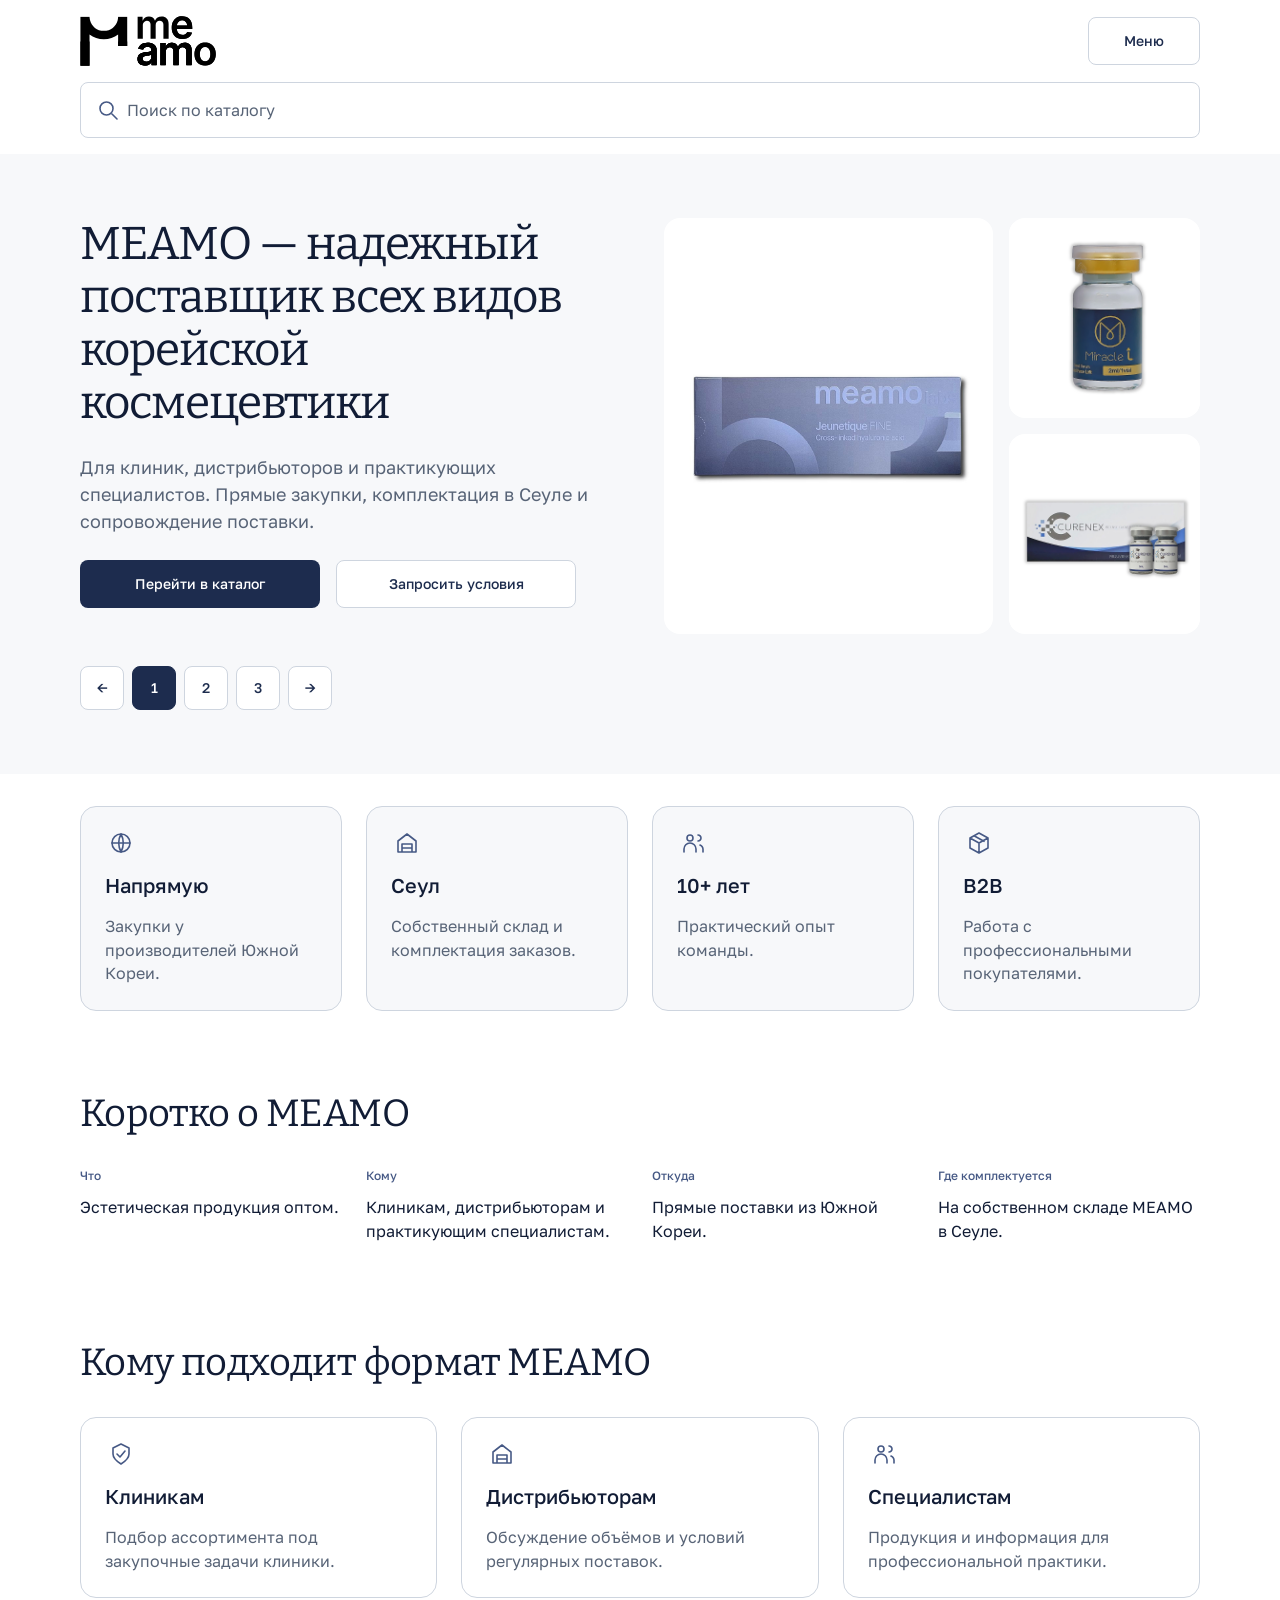
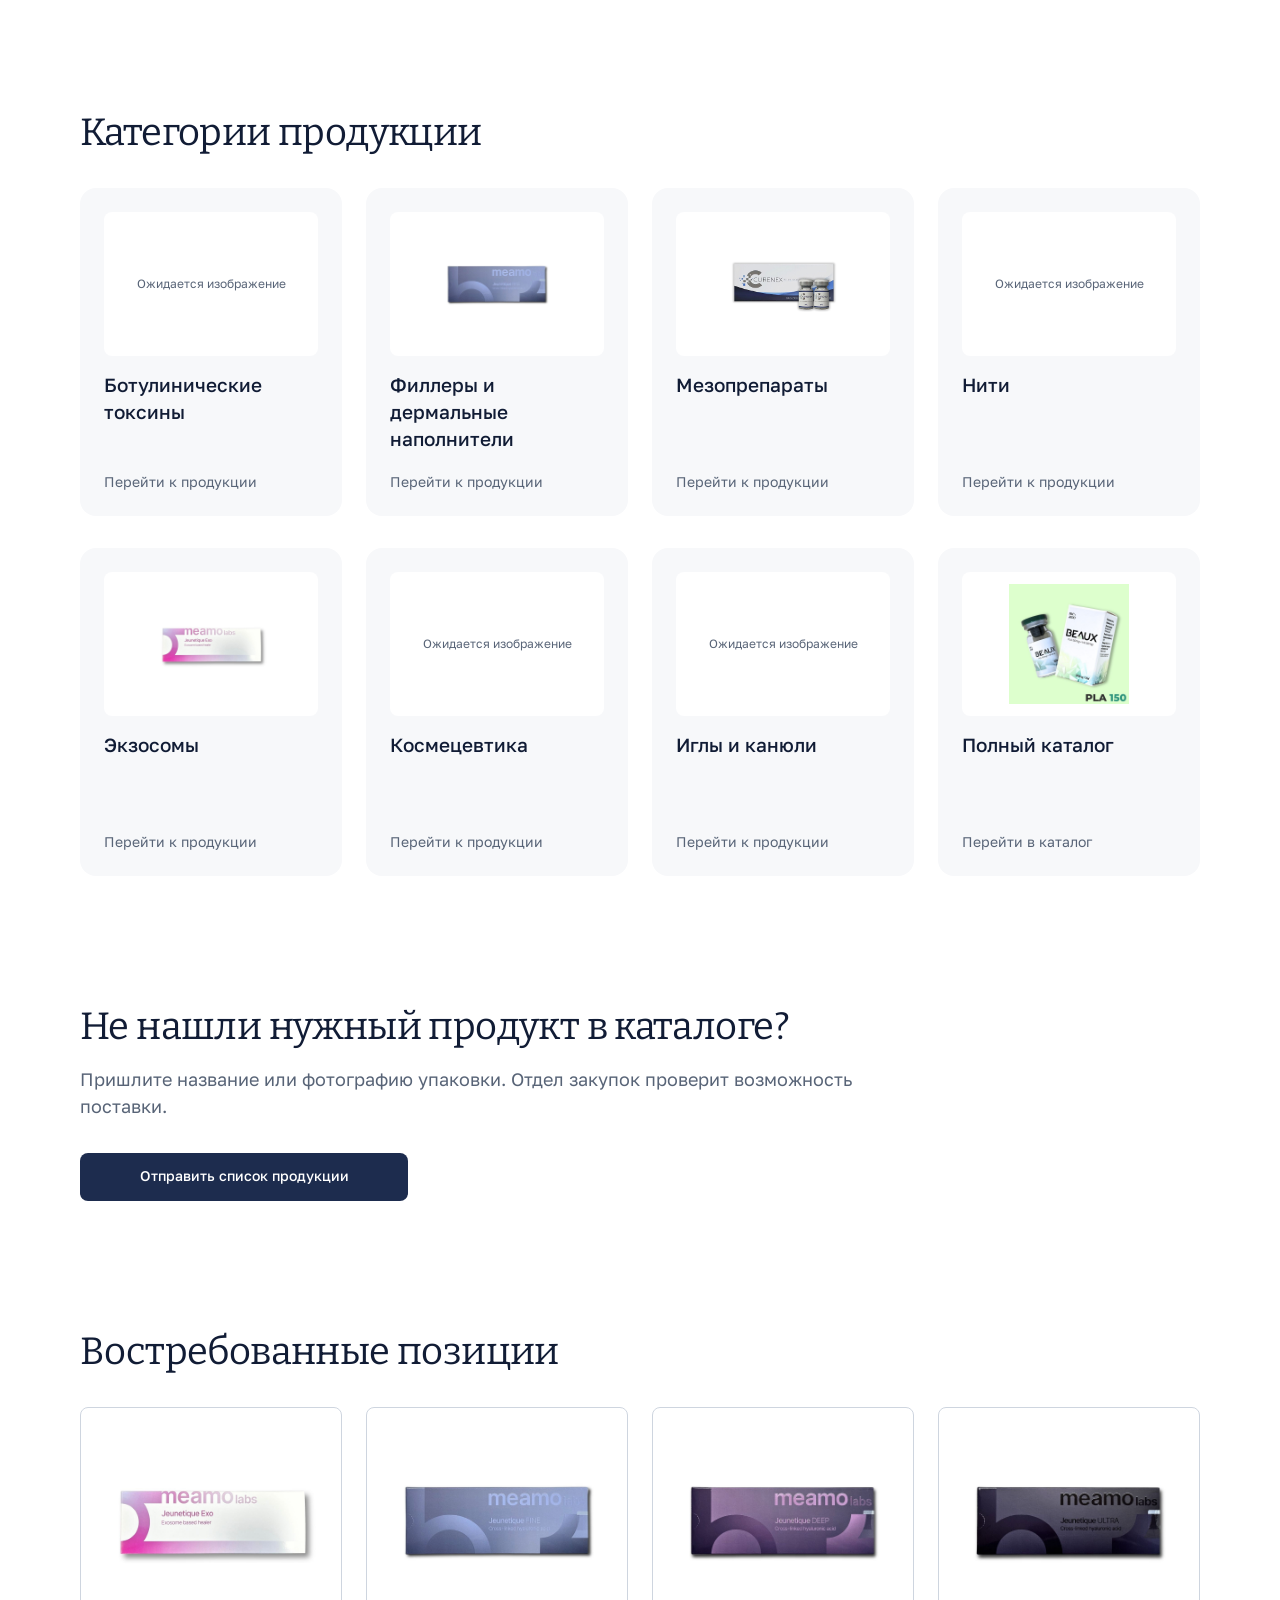
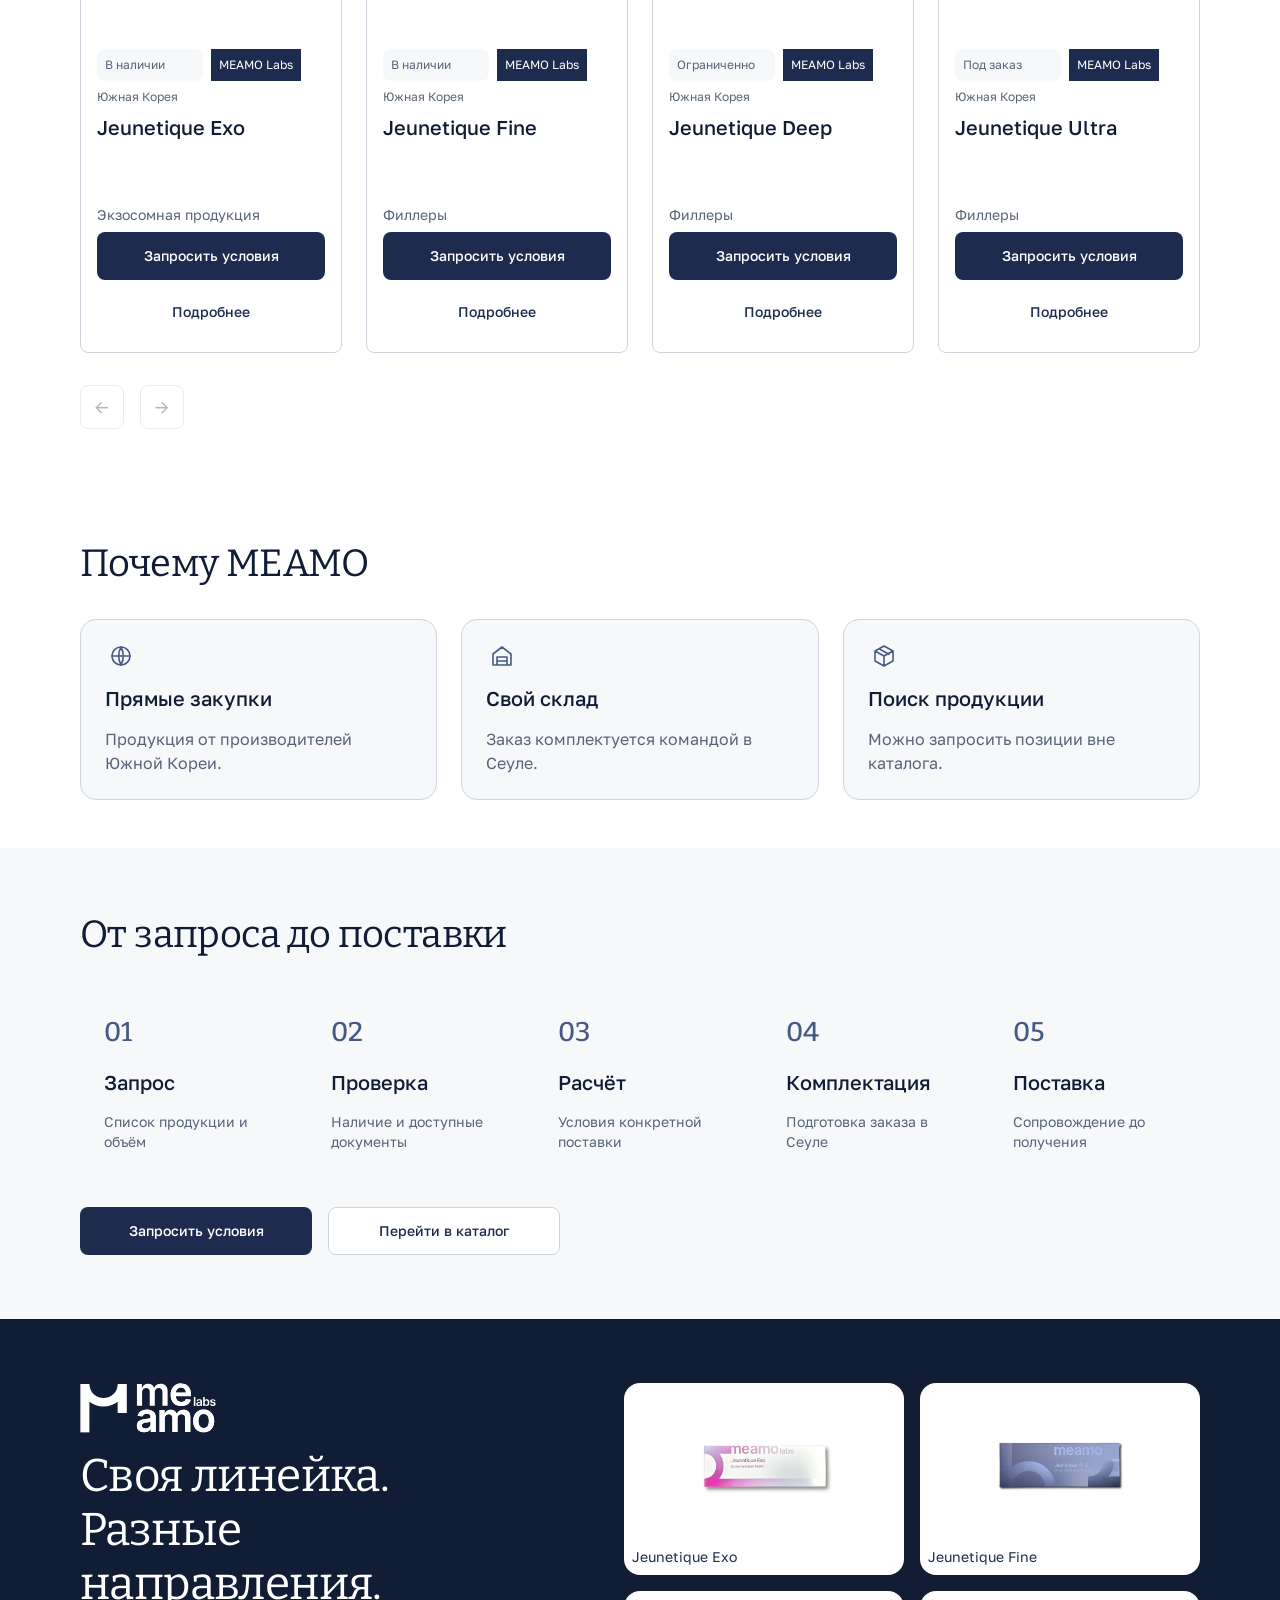
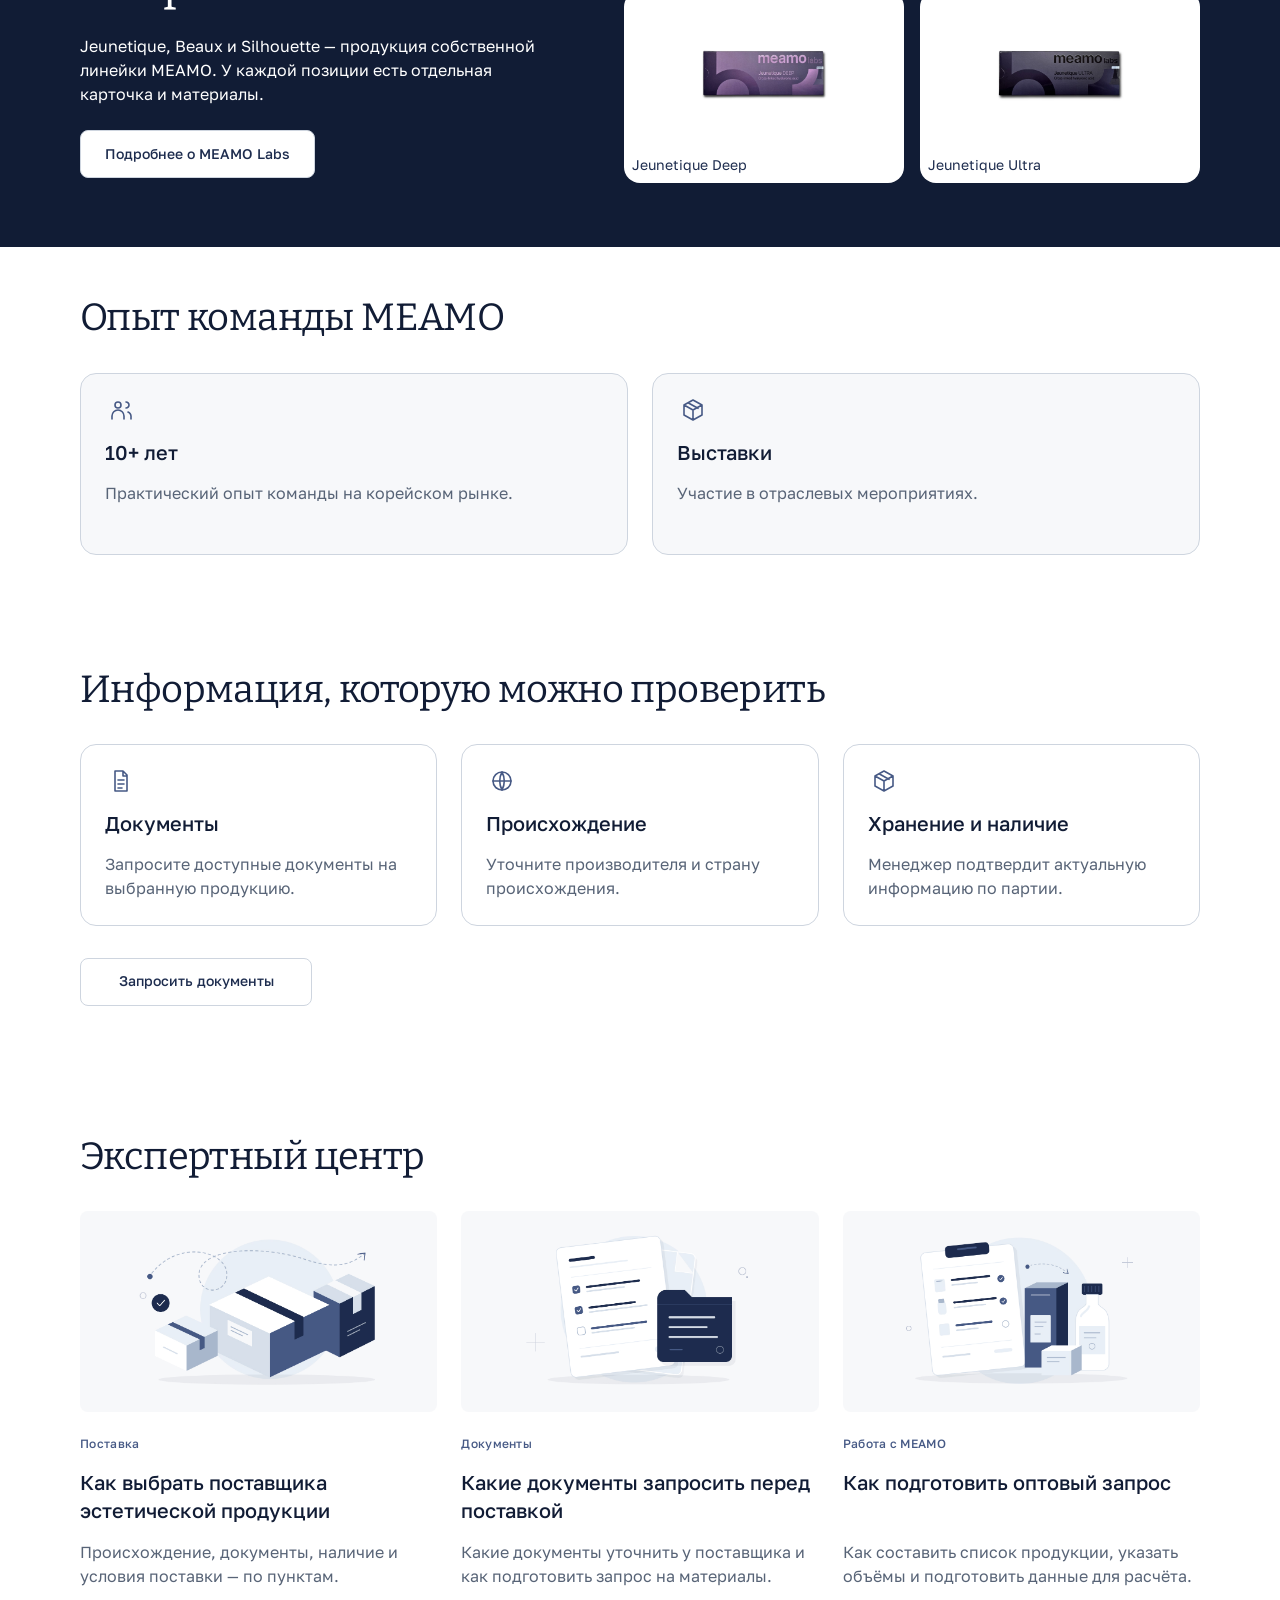
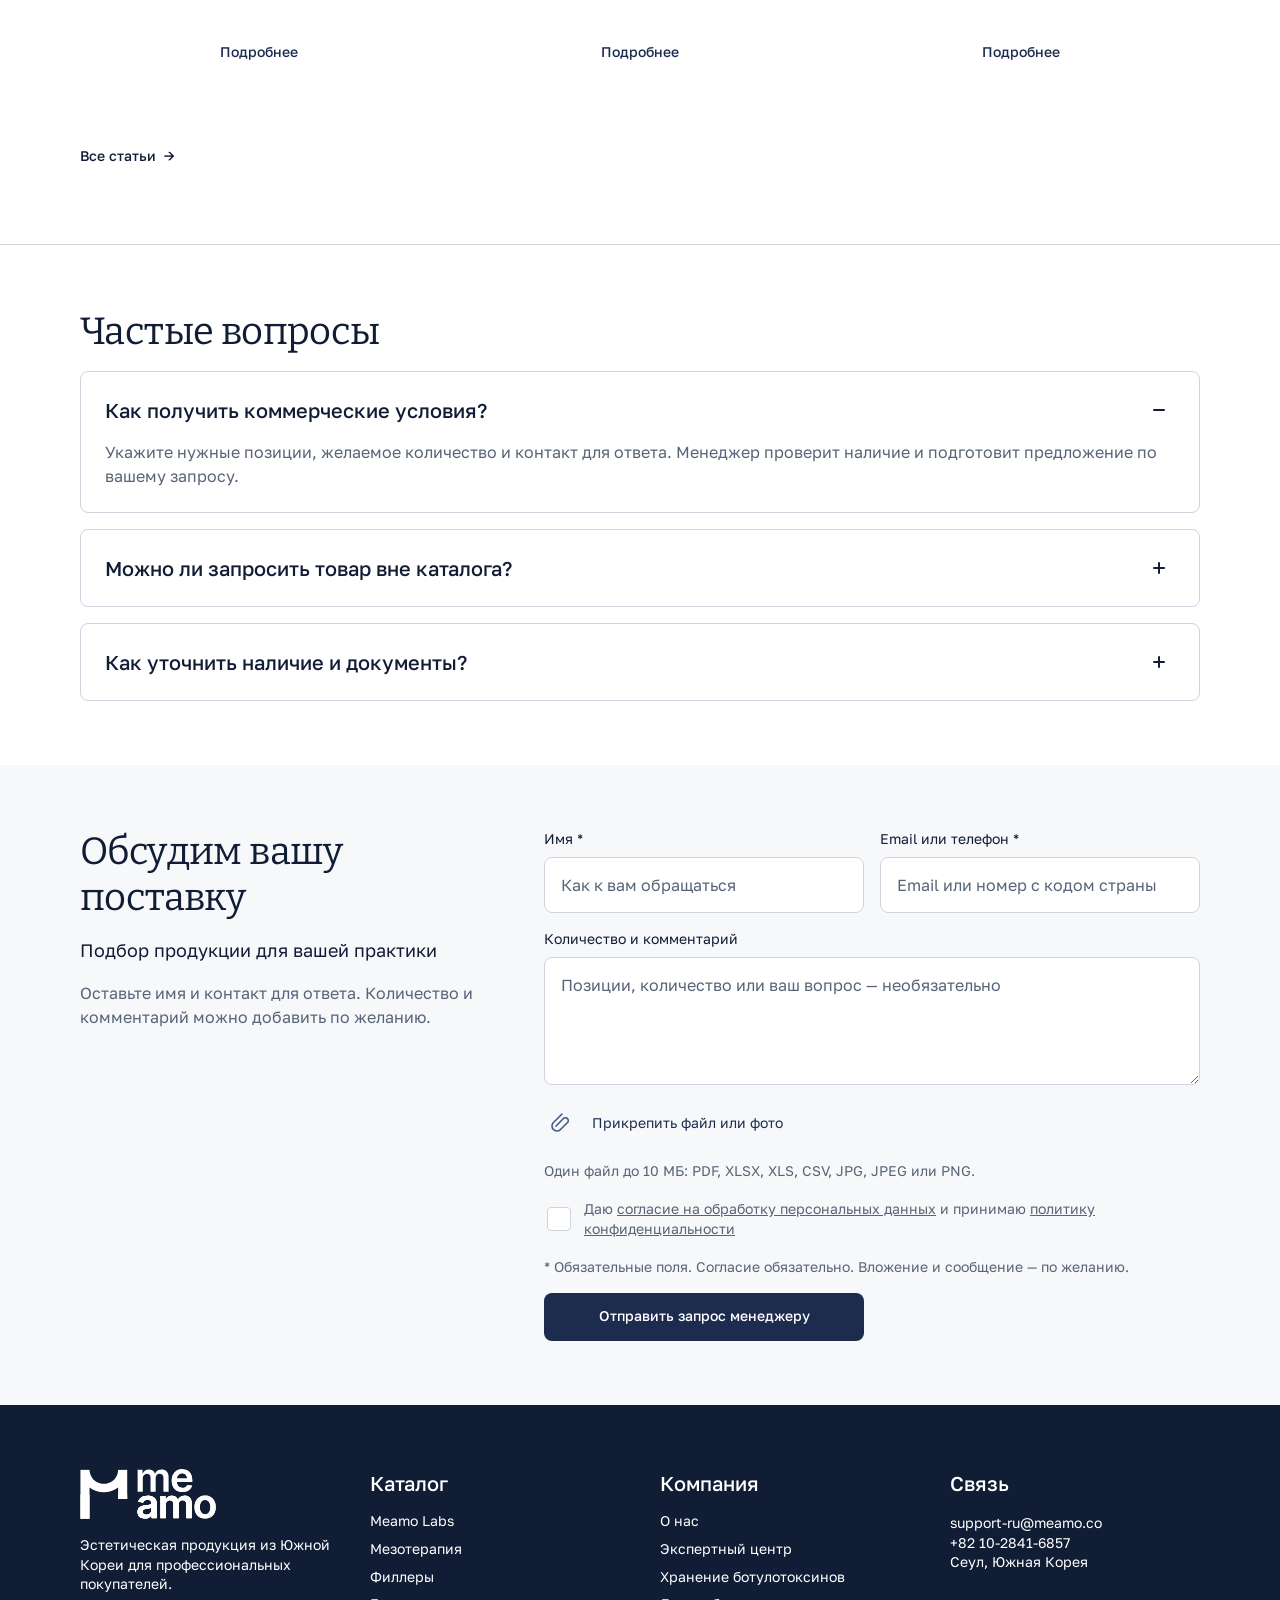
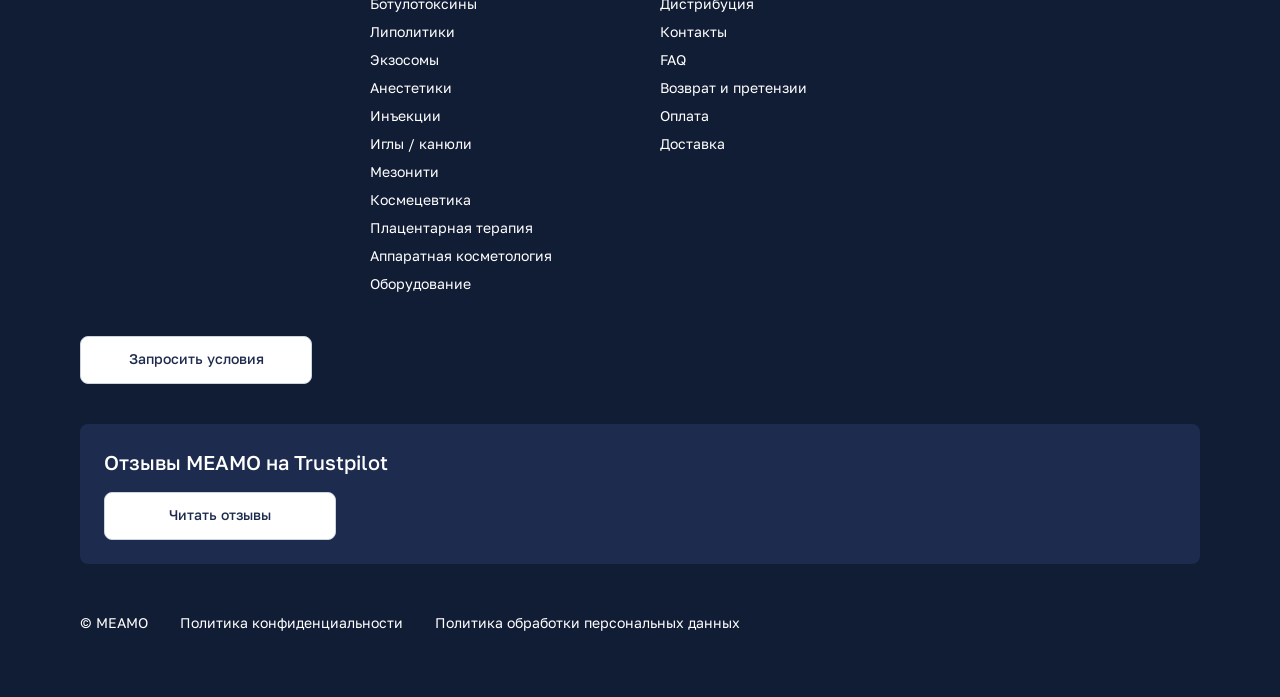
==== commit d044ee40: "update form ui" ====
--- a/index.html
+++ b/index.html
@@ -560,34 +560,40 @@
 					<input type="hidden" name="context" value="Подбор продукции для вашей практики">
 					<div class="form__row">
 						<div class="form__field"><label class="form__label" for="request-name">Имя *</label><input
-								class="form__input" id="request-name" name="name" type="text" required autocomplete="name"
+								class="form__input js-request-control" id="request-name" name="name" type="text" required autocomplete="name"
 								placeholder="Как к вам обращаться"></div>
 						<div class="form__field"><label class="form__label" for="request-contact">Email или телефон *</label><input
-								class="form__input" id="request-contact" name="contact" type="text" required autocomplete="on"
+								class="form__input js-request-control" id="request-contact" name="contact" type="text" required autocomplete="on"
 								placeholder="Email или номер с кодом страны"></div>
 					</div>
 					<div class="form__field"><label class="form__label" for="request-message">Количество и
-							комментарий</label><textarea class="form__textarea" id="request-message" name="message" rows="4"
+							комментарий</label><textarea class="form__textarea js-request-control" id="request-message" name="message" rows="4"
 							placeholder="Позиции, количество или ваш вопрос — необязательно"></textarea></div>
 					<div class="form__field">
-						<div class="form__attachment"><label class="form__file-label" for="request-file"><img
+						<div class="form__attachment js-request-attachment"><label class="form__file-label" for="request-file"><img
 									src="/images/icons/paperclip.svg" alt="" width="32" height="24"><span class="js-request-file-label">Прикрепить файл или
 									фото</span><input class="form__file js-request-file" id="request-file" name="attachment" type="file"
-									accept=".pdf,.xlsx,.xls,.csv,.jpg,.jpeg,.png" aria-describedby="request-file-hint"></label><button
-								class="form__remove-file js-request-remove-file" type="button" hidden aria-label="Удалить выбранный файл">×</button></div>
+									accept=".pdf,.xlsx,.xls,.csv,.jpg,.jpeg,.png" aria-describedby="request-file-hint request-file-status"></label><button
+								class="form__remove-file js-request-remove-file" type="button" hidden aria-label="Удалить выбранный файл">×</button><span class="form__upload-description js-request-upload-description">Список продукции или фото упаковки</span></div>
 						<p class="form__hint" id="request-file-hint">Один файл до 10 МБ: PDF, XLSX, XLS, CSV, JPG, JPEG или PNG.</p>
-						<p class="form__file-status visually-hidden js-request-file-status" role="status" aria-atomic="true"></p>
-					</div>
-					<div class="form__consent"><input class="form__checkbox-input" id="request-consent" name="consent"
-							type="checkbox" value="yes"><label class="form__checkbox-label" for="request-consent">Даю <a
+						<p class="form__file-status visually-hidden js-request-file-status" id="request-file-status" role="status" aria-atomic="true"></p>
+					</div>
+					<div class="form__consent"><input class="form__checkbox-input js-request-control" id="request-consent" name="consent"
+							type="checkbox" value="yes" required><label class="form__checkbox-label" for="request-consent">Даю <a
 								href="personal-data.html">согласие на обработку персональных данных</a> и принимаю <a
 								href="privacy.html">политику конфиденциальности</a></label></div>
-					<p class="form__hint" id="request-required">* Обязательные поля. Вложение и сообщение — по желанию.</p>
+					<p class="form__hint" id="request-required">* Обязательные поля. Согласие обязательно. Вложение и сообщение — по желанию.</p>
 					<p class="form__status js-request-status" id="request-status" role="status" aria-atomic="true" hidden></p>
-					<button class="form__submit button" type="submit" aria-describedby="request-required request-status">Отправить
+					<button class="form__submit button js-request-submit" type="submit" aria-describedby="request-required request-status">Отправить
 						запрос
 						менеджеру</button>
 				</form>
+				<div class="form__success js-request-success" tabindex="-1" hidden>
+					<h2>Запрос отправлен</h2>
+					<p><span class="form__success-desktop">Спасибо! Мы получили ваш запрос. Менеджер свяжется с вами по указанному контакту.</span><span class="form__success-mobile">Менеджер свяжется с вами по указанным контактам.</span></p>
+					<a class="button" href="catalog.html">Перейти в каталог</a>
+					<p class="form__hint">Можно продолжить просмотр каталога.</p>
+				</div>
 			</div>
 		</section>
 	</main>
--- a/styles/css/styles.css
+++ b/styles/css/styles.css
@@ -2128,91 +2128,24 @@
     height: 244px;
   }
 }
-.product-card--list {
-  display: grid;
-  grid-template-columns: 144px minmax(0, 1fr);
-}
-@media (max-width: 768px) {
-  .product-card--list {
-    grid-template-columns: 112px minmax(0, 1fr);
-  }
-}
-.product-card--list .product-card__media {
-  align-self: start;
-  height: 144px;
-  border-radius: calc(var(--radius-sm) - 1px) 0 0 0;
-}
-@media (max-width: 768px) {
-  .product-card--list .product-card__media {
-    height: 128px;
-  }
-}
-.product-card--list .product-card__content {
-  display: grid;
-  grid-template-columns: minmax(0, 1fr) 216px;
-  gap: 4px 24px;
-}
-@media (max-width: 768px) {
-  .product-card--list .product-card__content {
-    grid-template-columns: minmax(0, 1fr);
-  }
-}
-.product-card--list .product-card__title {
-  grid-column: 1;
-  grid-row: 1;
-  min-height: 0;
-  margin: 0;
-}
-.product-card--list .product-card__labels {
-  display: contents;
-}
-.product-card--list .product-card__status {
-  grid-column: 1;
-  grid-row: 2;
-  justify-self: start;
-}
-.product-card--list .product-card__country {
-  grid-column: 1;
-  grid-row: 3;
-  margin: 0;
-}
-.product-card--list .product-card__category {
-  grid-column: 1;
-  grid-row: 4;
-  margin: 0;
-  padding: 0;
-}
-.product-card--list .product-card__badge {
-  font-size: clamp(12px, 12px + 0vw, 12px);
-  grid-column: 1;
-  grid-row: 5;
-  justify-self: start;
-  padding: 0;
-  background-color: var(--transparent);
-  color: var(--color-blue);
-}
-.product-card--list .product-card__content > .button {
-  grid-column: 2;
-  grid-row: 1/3;
-  align-self: start;
-  margin: 0;
-}
-@media (max-width: 768px) {
-  .product-card--list .product-card__content > .button {
-    grid-column: 1;
-    grid-row: auto;
-    margin-top: 12px;
-    padding-inline: 8px;
-  }
-}
-.product-card--list .product-card__content > .product-card__details {
-  grid-row: 3/5;
-}
-@media (max-width: 768px) {
-  .product-card--list .product-card__content > .product-card__details {
-    grid-row: auto;
-    margin-top: 4px;
-  }
+.product-card--list { display: grid; grid-template-columns: 144px minmax(0, 1fr); gap: 16px; padding: 16px; }
+.product-card--list .product-card__media { grid-column: 1; grid-row: 1; align-self: start; height: 144px; border-radius: 0; }
+.product-card--list .product-card__content { display: grid; grid-template-columns: minmax(0, 1fr) 216px; align-content: start; gap: 8px 24px; padding: 0; }
+.product-card--list .product-card__title { grid-column: 1; grid-row: 1; min-height: 0; overflow-wrap: anywhere; }
+.product-card--list .product-card__labels { display: contents; }
+.product-card--list .product-card__status { grid-column: 1; grid-row: 2; justify-self: start; font-size: 12px; }
+.product-card--list .product-card__country { grid-column: 1; grid-row: 3; }
+.product-card--list .product-card__category { grid-column: 1; grid-row: 4; margin: 0; }
+.product-card--list .product-card__badge { font-size: 12px; grid-column: 1; grid-row: 5; justify-self: start; padding: 0; background-color: var(--transparent); color: var(--color-blue); }
+.product-card--list .product-card__content > .button { grid-column: 2; grid-row: 1 / 3; align-self: start; }
+.product-card--list .product-card__content > .product-card__details { grid-row: 3 / 5; }
+@media (max-width: 768px) {
+.product-card--list { grid-template-columns: 112px minmax(0, 1fr); gap: 8px 16px; }
+.product-card--list .product-card__media { grid-row: 1 / 6; height: 112px; }
+.product-card--list .product-card__content { display: contents; }
+.product-card--list .product-card__title, .product-card--list .product-card__status, .product-card--list .product-card__country, .product-card--list .product-card__category, .product-card--list .product-card__badge { grid-column: 2; }
+.product-card--list .product-card__content > .button { grid-column: 1 / -1; grid-row: 6; margin-top: 8px; padding-inline: 8px; }
+.product-card--list .product-card__content > .product-card__details { grid-row: 7; margin-top: 0; }
 }
 
 .supply-process {
@@ -4508,4 +4441,85 @@
 .error-page__decoration p {
   font-size: clamp(14px, 14px + 0vw, 14px);
   color: var(--color-hover);
-}/*# sourceMappingURL=styles.css.map */+}/*# sourceMappingURL=styles.css.map */
+
+.form[hidden], .form__success[hidden], .form__message[hidden] { display: none; }
+.form__input, .form__textarea { color: var(--color-ink); }
+.form__input::placeholder, .form__textarea::placeholder { color: var(--color-muted); opacity: 1; }
+.form__input:focus-visible, .form__textarea:focus-visible { outline: 3px solid var(--color-hover); outline-offset: -3px; }
+.form__input--success { border-color: var(--color-success); }
+.form__message { color: var(--color-danger); font-size: 12px; line-height: 1.5; overflow-wrap: anywhere; }
+.form__message--success { color: var(--color-success); }
+.form__consent .form__message { grid-column: 2; }
+.form__checkbox-input[aria-invalid='true'] { border-color: var(--color-danger); }
+.form__consent:has([aria-invalid='true']) .form__checkbox-label { color: var(--color-danger); }
+.form__attachment { flex-wrap: wrap; }
+.form__file-label { overflow-wrap: anywhere; }
+.form__attachment--error { background-color: var(--color-paper); }
+.form__attachment--error .form__file-label { color: var(--color-danger); }
+.form__file-status:not(.visually-hidden) { flex-basis: 100%; color: var(--color-muted); }
+.form__attachment--full { padding: 24px; border: 1px dashed var(--color-line); border-radius: 4px; background-color: var(--color-white); }
+.form__attachment--full .form__file-label { min-height: 48px; padding: 0; }
+.form__attachment--full .form__file-label img { display: none; }
+.form__attachment--full::after { content: 'Один файл до 10 МБ: PDF, XLSX, XLS, CSV, JPG, JPEG или PNG.'; flex-basis: 100%; color: var(--color-muted); }
+.form__attachment--full.form__attachment--error { border-color: var(--color-danger); }
+.form__attachment--full.form__attachment--attached::before { content: 'Файл прикреплён'; flex-basis: 100%; font-size: 16px; }
+.form__success { display: grid; align-content: start; justify-items: start; gap: 24px; min-width: 0; padding: 40px; background-color: var(--color-mist); }
+.form__success p { color: var(--color-muted); }
+.form__success .button { min-width: 232px; }
+.form__demo { display: grid; gap: 16px; grid-column: 1 / -1; min-width: 0; padding: 24px; border: 1px dashed var(--color-hover); border-radius: var(--radius-sm); background-color: var(--color-white); font-size: 14px; }
+.form__demo-actions { display: flex; flex-wrap: wrap; gap: 8px; padding-block: 8px; }
+.form__demo details { min-width: 0; }
+.form__demo summary { cursor: pointer; }
+
+.button:disabled { color: var(--color-muted); background-color: var(--color-line); border-color: var(--transparent); cursor: default; text-decoration: none; }
+.button--secondary:disabled { color: var(--color-muted); background-color: var(--color-white); border-color: var(--color-line); }
+.button--link:disabled { color: var(--color-muted); background-color: var(--transparent); }
+.select { display: block; position: relative; min-width: 0; width: 100%; }
+.select__button { display: flex; align-items: center; justify-content: space-between; gap: 16px; width: 100%; min-height: 56px; padding: 15px 16px; border: 1px solid var(--color-line); border-radius: var(--radius-sm); background-color: var(--color-white); color: var(--color-ink); font: inherit; font-size: 16px; line-height: 1.5; text-align: left; }
+.select__button::after { content: ''; flex: 0 0 24px; height: 24px; background: url('/images/icons/chevron-sm.svg') center / contain no-repeat; }
+.select__button[aria-expanded='true']::after { transform: rotate(180deg); }
+.select__button:focus-visible, .select__button[aria-expanded='true'] { outline: 3px solid var(--color-hover); outline-offset: -3px; }
+.select__button:disabled { color: var(--color-muted); background-color: var(--color-mist); opacity: 0.6; cursor: default; }
+.select__list { display: block; position: absolute; top: calc(100% + 8px); inset-inline: 0; z-index: 20; max-height: 368px; overflow-y: auto; overscroll-behavior: contain; padding: 8px; border: 1px solid var(--color-line); border-radius: var(--radius-sm); background-color: var(--color-white); color: var(--color-ink); box-shadow: 0 8px 24px #111c3514; }
+.select__list[hidden] { display: none; }
+.select__option { display: flex; align-items: center; justify-content: space-between; gap: 8px; min-height: 44px; padding: 12px 16px; font-size: 14px; line-height: 1.42; cursor: pointer; }
+.select__option:hover, .select__option--active, .select__option[aria-selected='true'] { background-color: var(--color-mist); }
+.select__option[aria-selected='true']::after { content: '✓'; color: var(--color-hover); }
+.form-feedback { position: fixed; right: 24px; bottom: 24px; z-index: 110; display: grid; gap: 16px; width: min(480px, calc(100% - 48px)); max-height: calc(100dvh - 48px); overflow-y: auto; padding: 24px; border: 1px solid var(--color-line); border-radius: var(--radius-sm); background-color: var(--color-paper); color: var(--color-ink); box-shadow: 0 8px 32px #111c351f; }
+.form-feedback[hidden] { display: none; }
+.form-feedback--error { border-color: var(--color-danger); }
+.form-feedback__message { display: grid; gap: 16px; padding-right: 24px; }
+.form-feedback__title { font-size: 20px; font-weight: 500; line-height: 1.4; }
+.form-feedback--error .form-feedback__title { color: var(--color-danger); }
+.form-feedback p { color: var(--color-muted); font-size: 16px; line-height: 1.5; }
+.form-feedback__close { position: absolute; top: 8px; right: 8px; display: grid; place-items: center; width: 44px; height: 44px; padding: 0; border: 0; background: transparent; color: var(--color-hover); font-size: 24px; }
+.form-feedback .button { justify-self: start; }
+
+@media (max-width: 768px) {
+.form__success { padding: 24px 0; }
+.form__success .button { width: 100%; min-width: 0; }
+.form__demo { padding: 16px; }
+}
+
+.compact-request__container > .form__demo { order: -1; }
+
+.form__upload-description { display: none; }
+.form__attachment--full .form__upload-description { display: block; flex-basis: 100%; color: var(--color-muted); }
+.form__attachment--full.form__attachment--attached .form__upload-description { display: none; }
+
+.select__button--placeholder { color: var(--color-muted); }
+
+.form__success-mobile { display: none; }
+.form__remove-file { font-size: 24px; }
+.form__field:has(.form__attachment--full) > .form__hint { display: none; }
+
+@media (max-width: 768px) {
+.form__success-desktop, .form__success > .form__hint { display: none; }
+.form__success-mobile { display: inline; }
+}
+
+.catalog-toolbar__demo {
+	grid-column: 1 / -1;
+	order: 1;
+}
